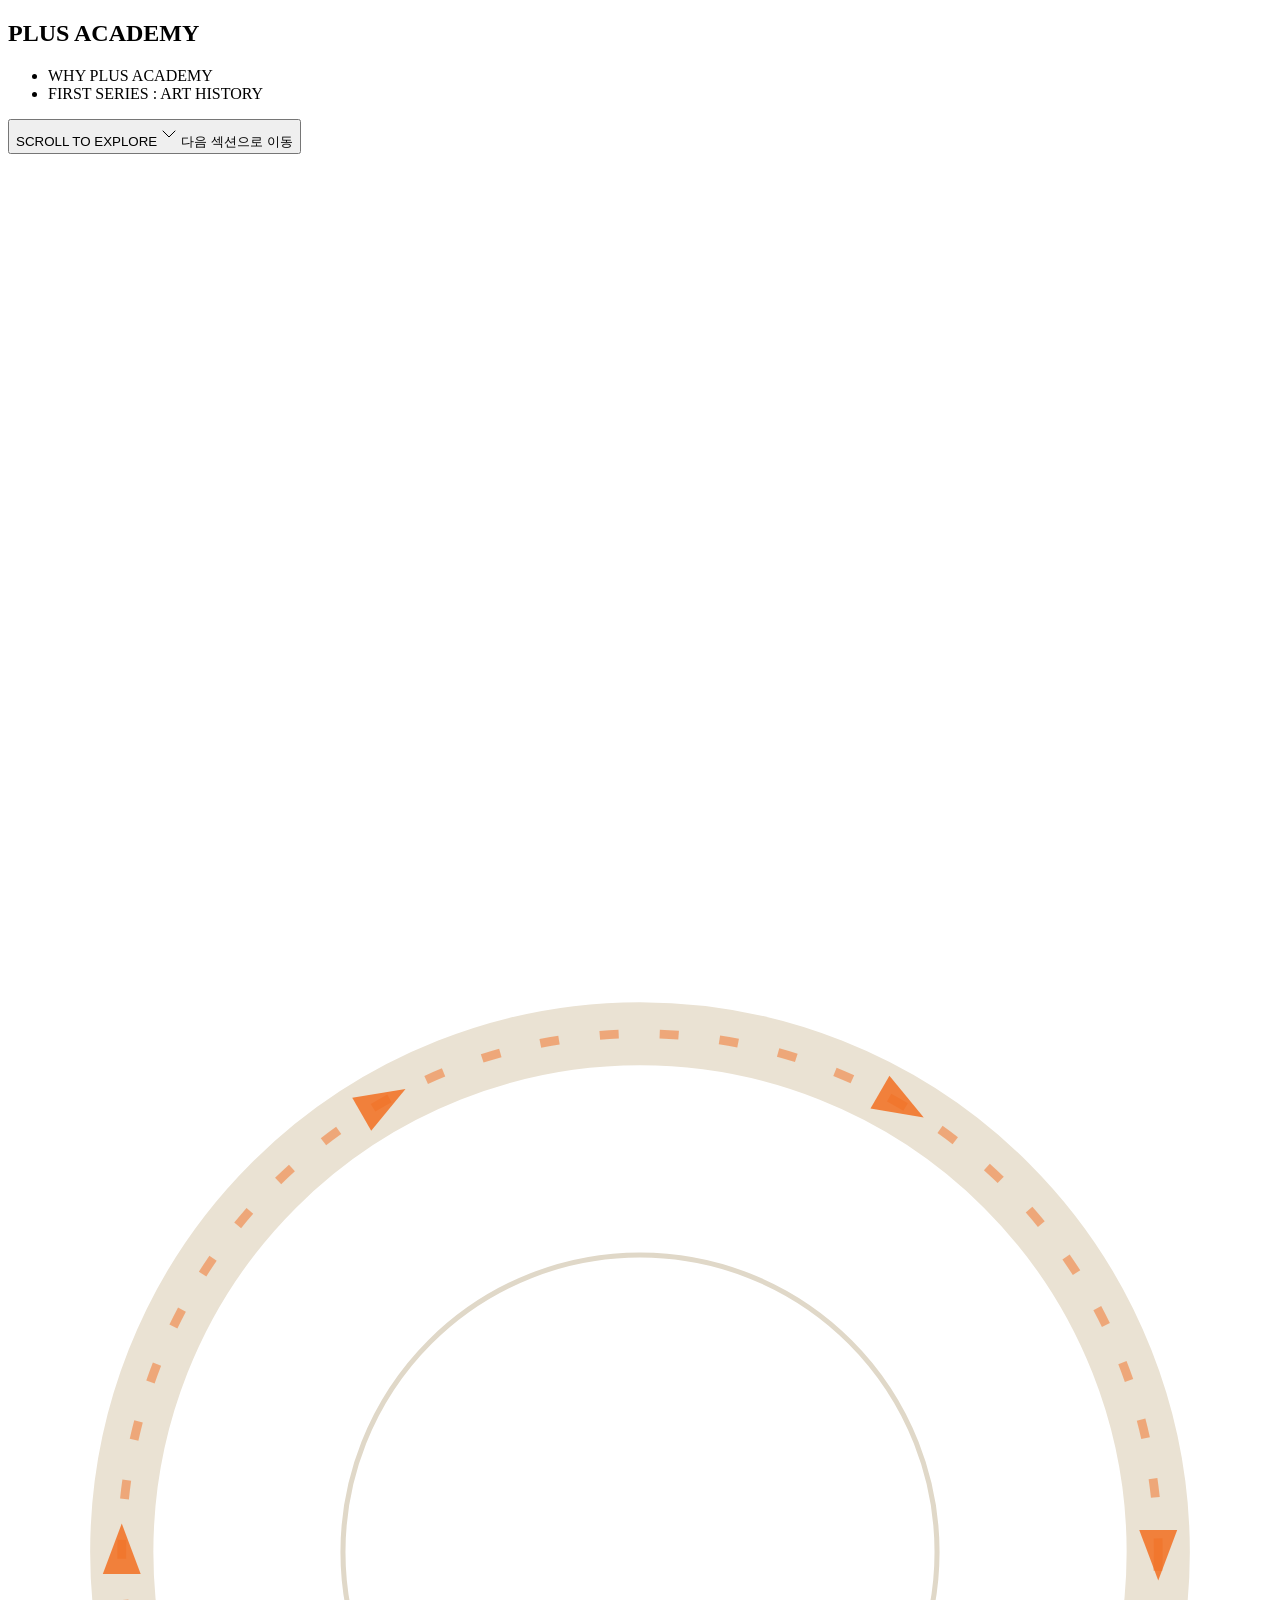
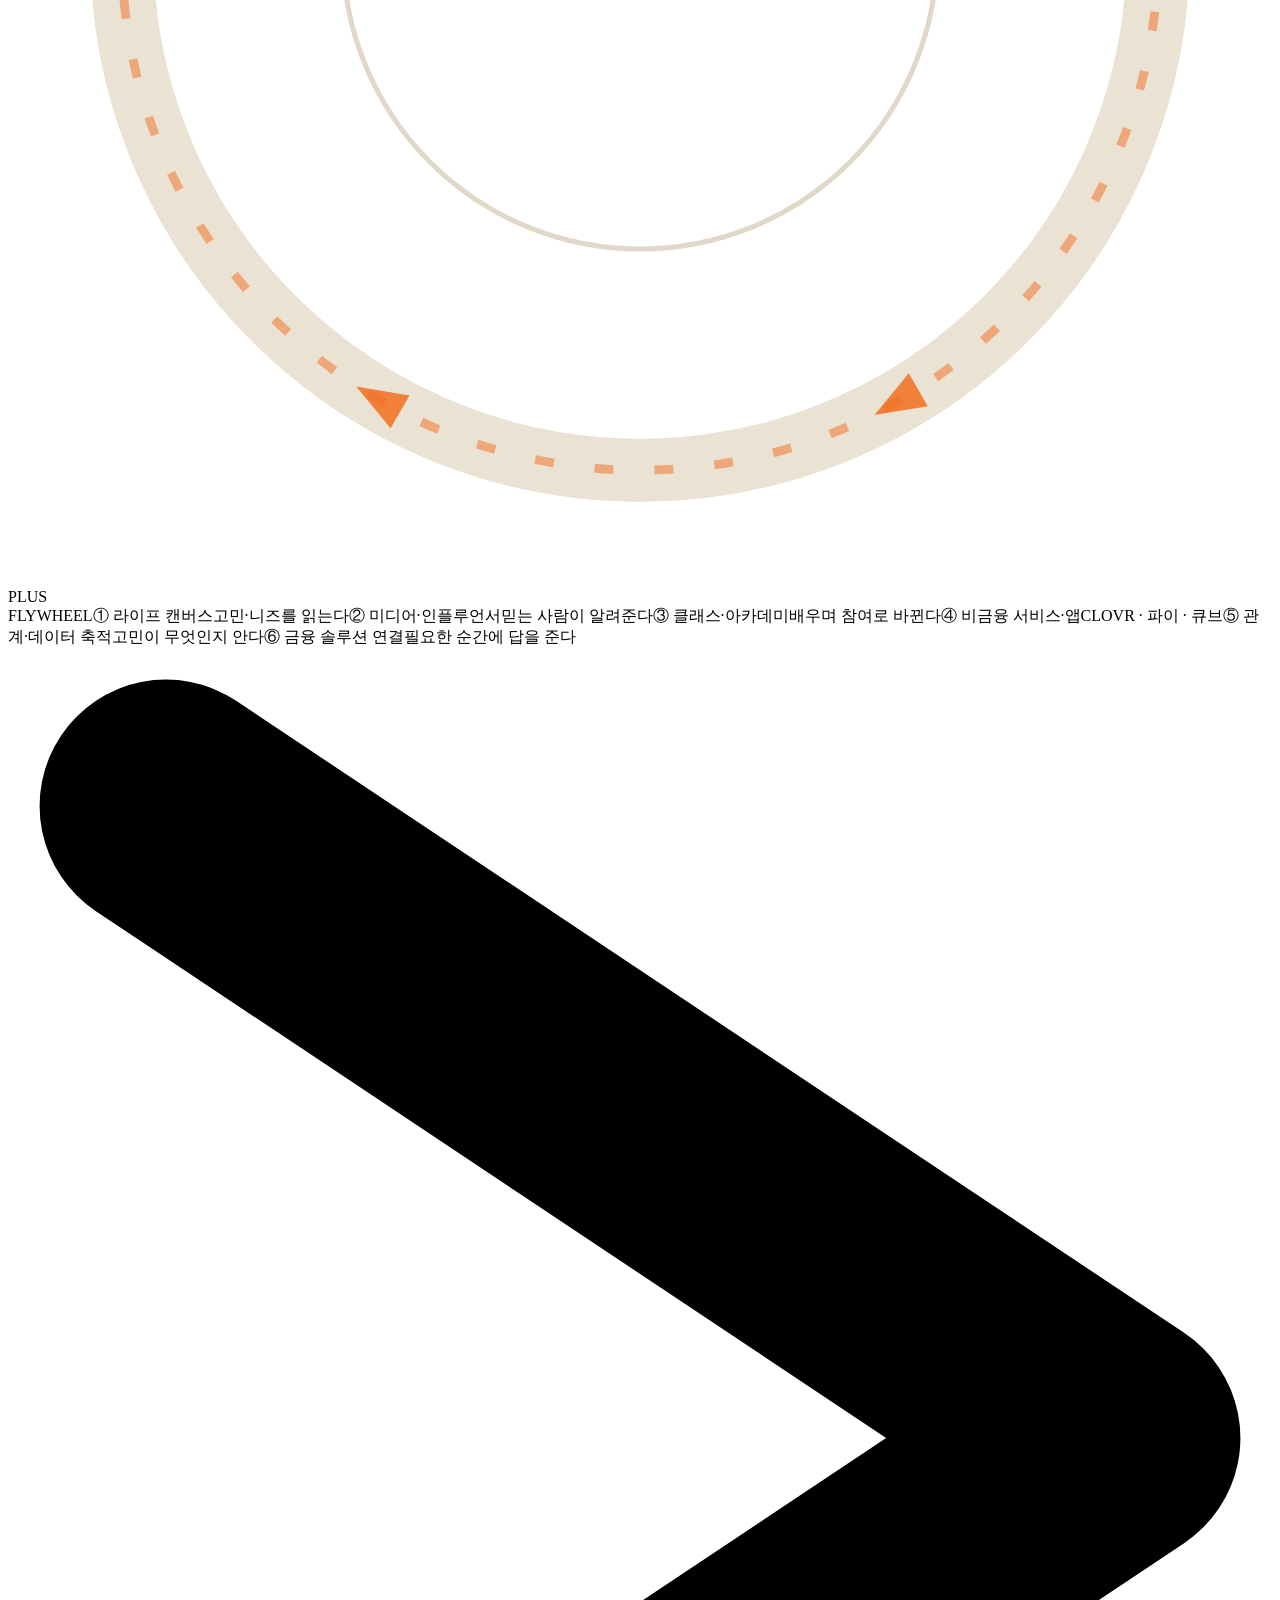
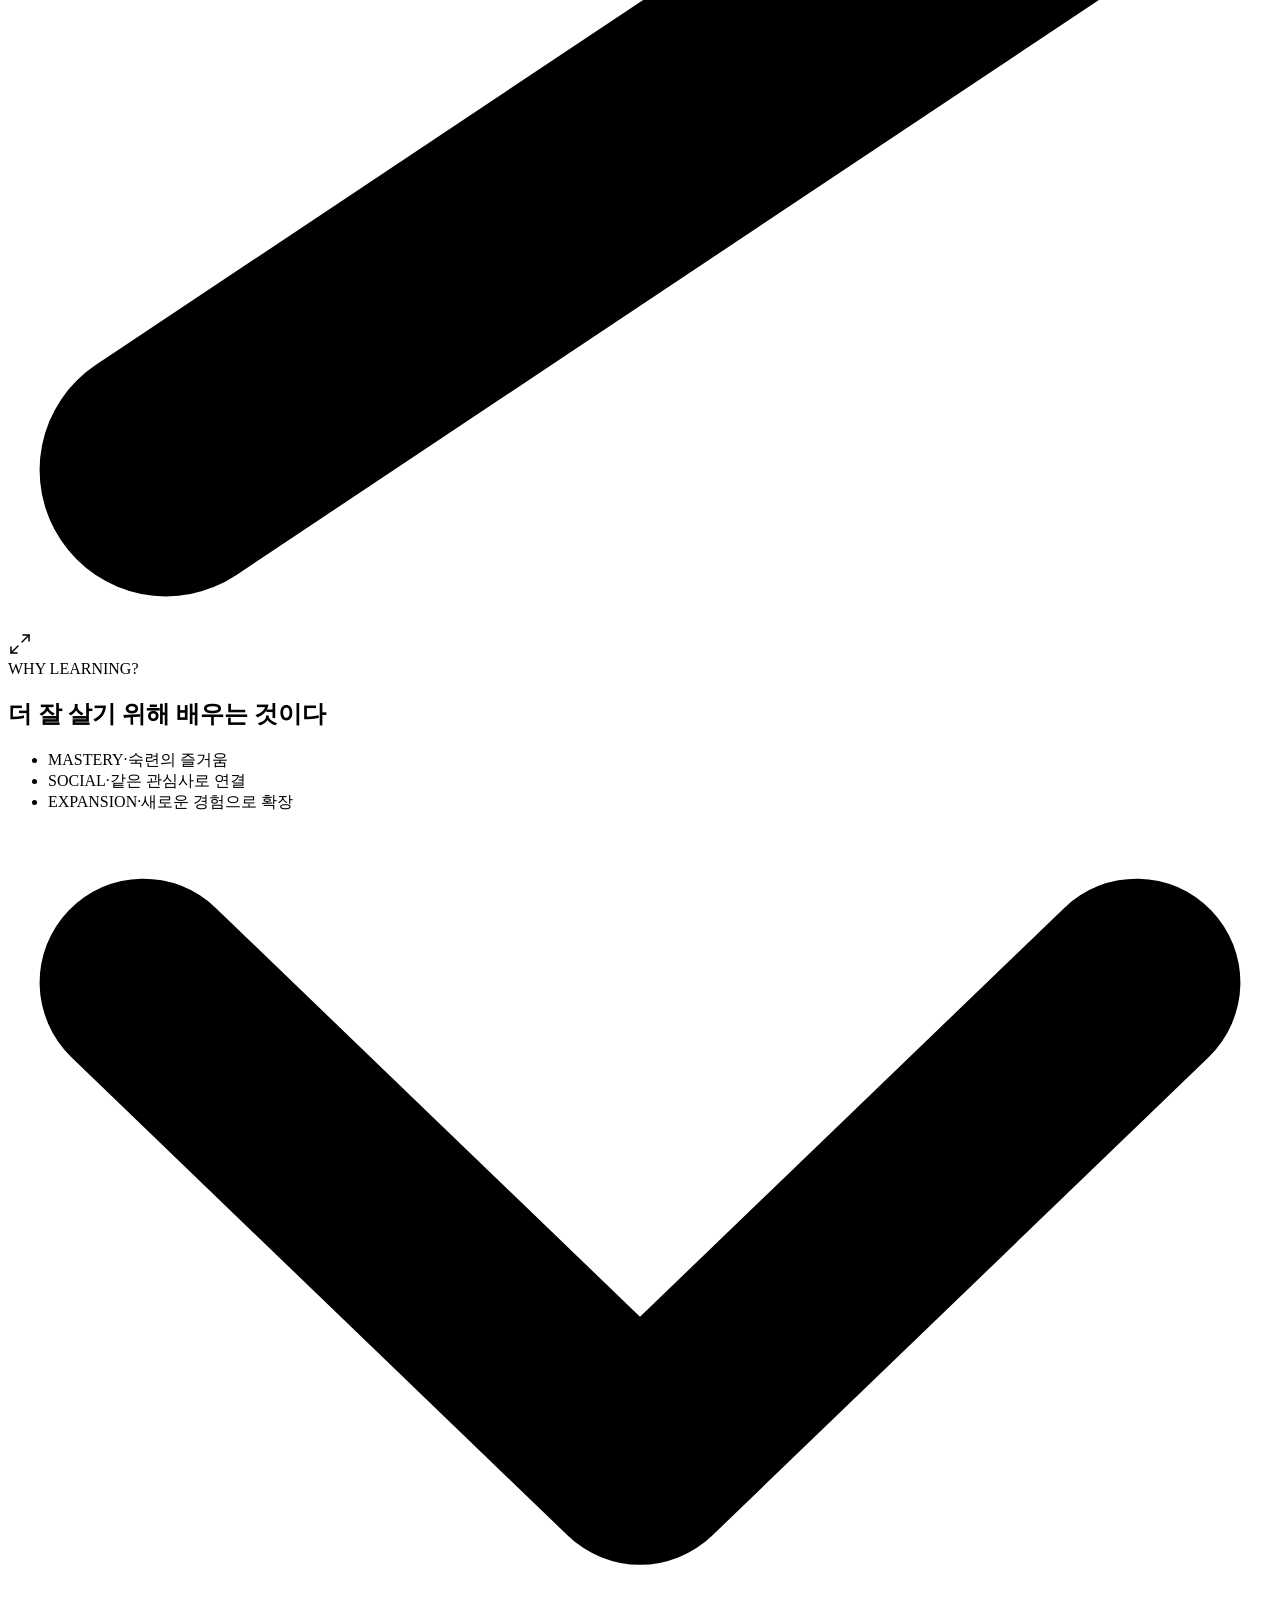
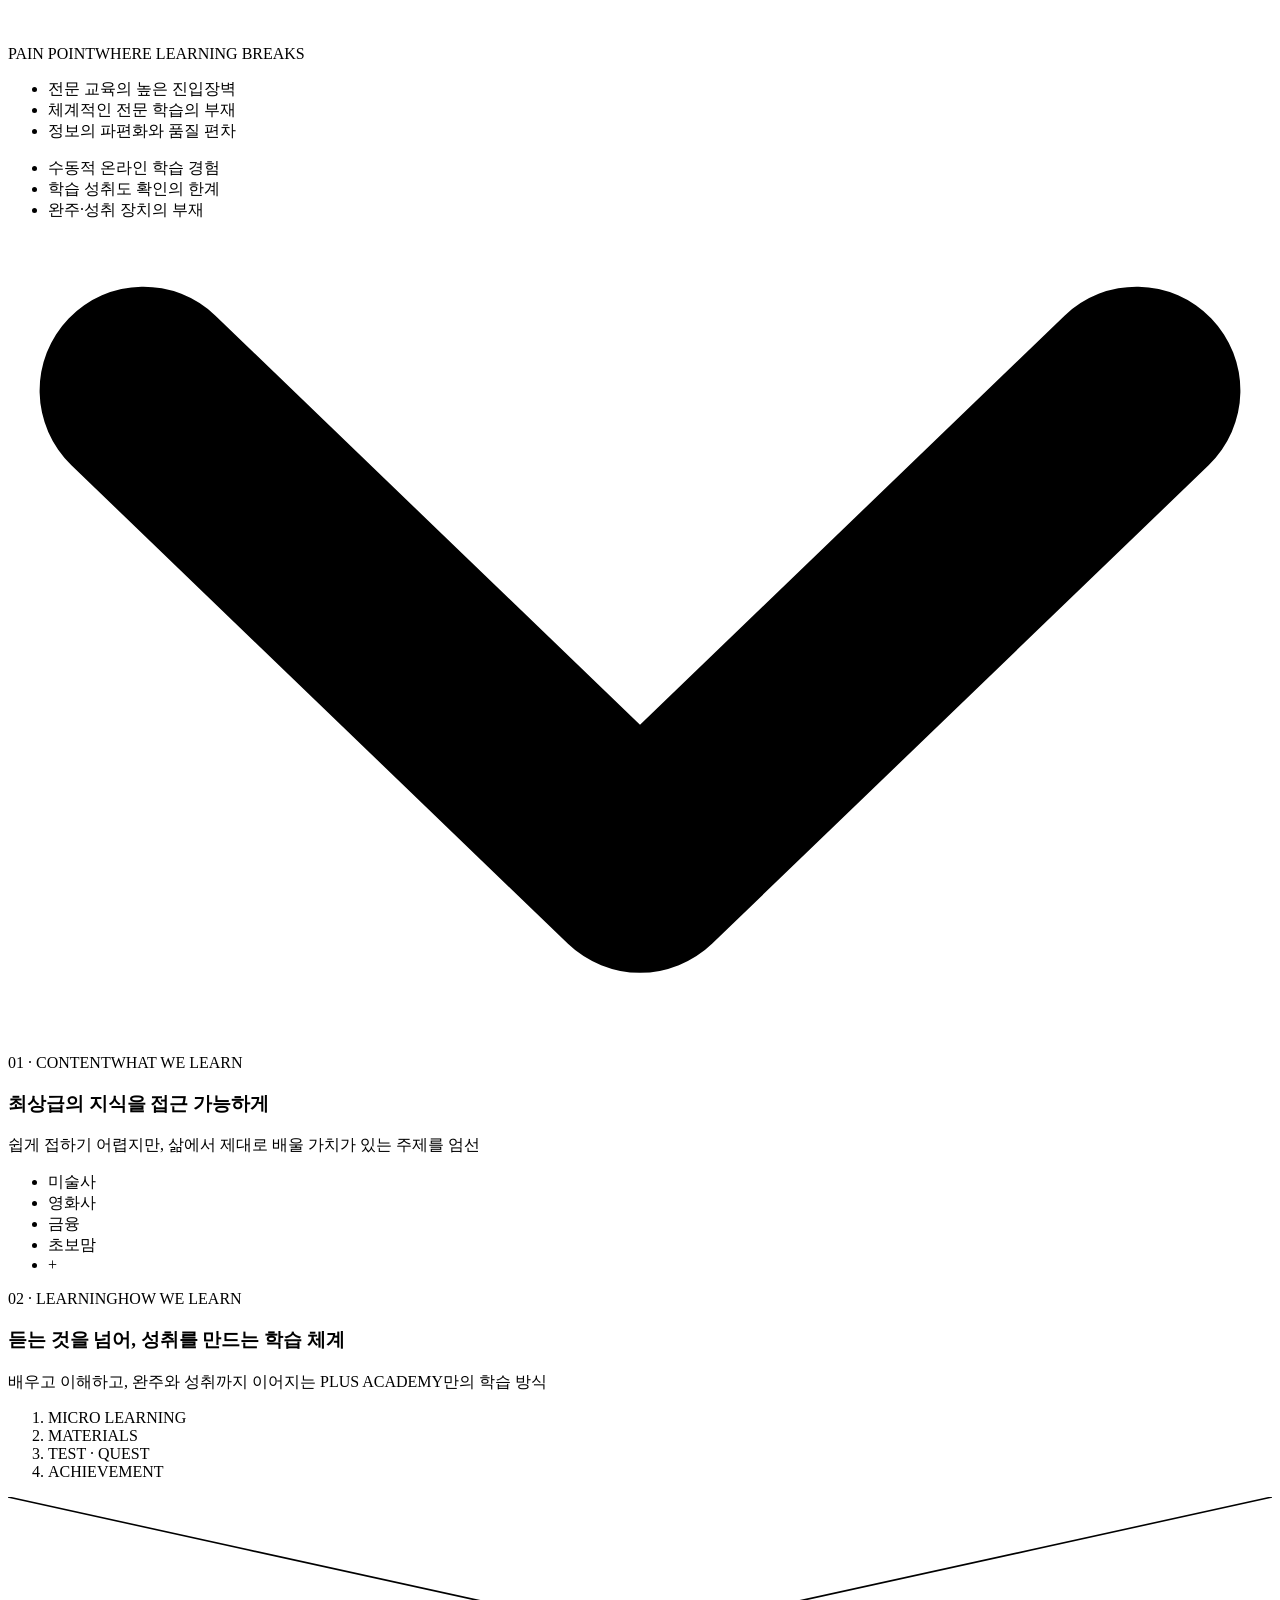
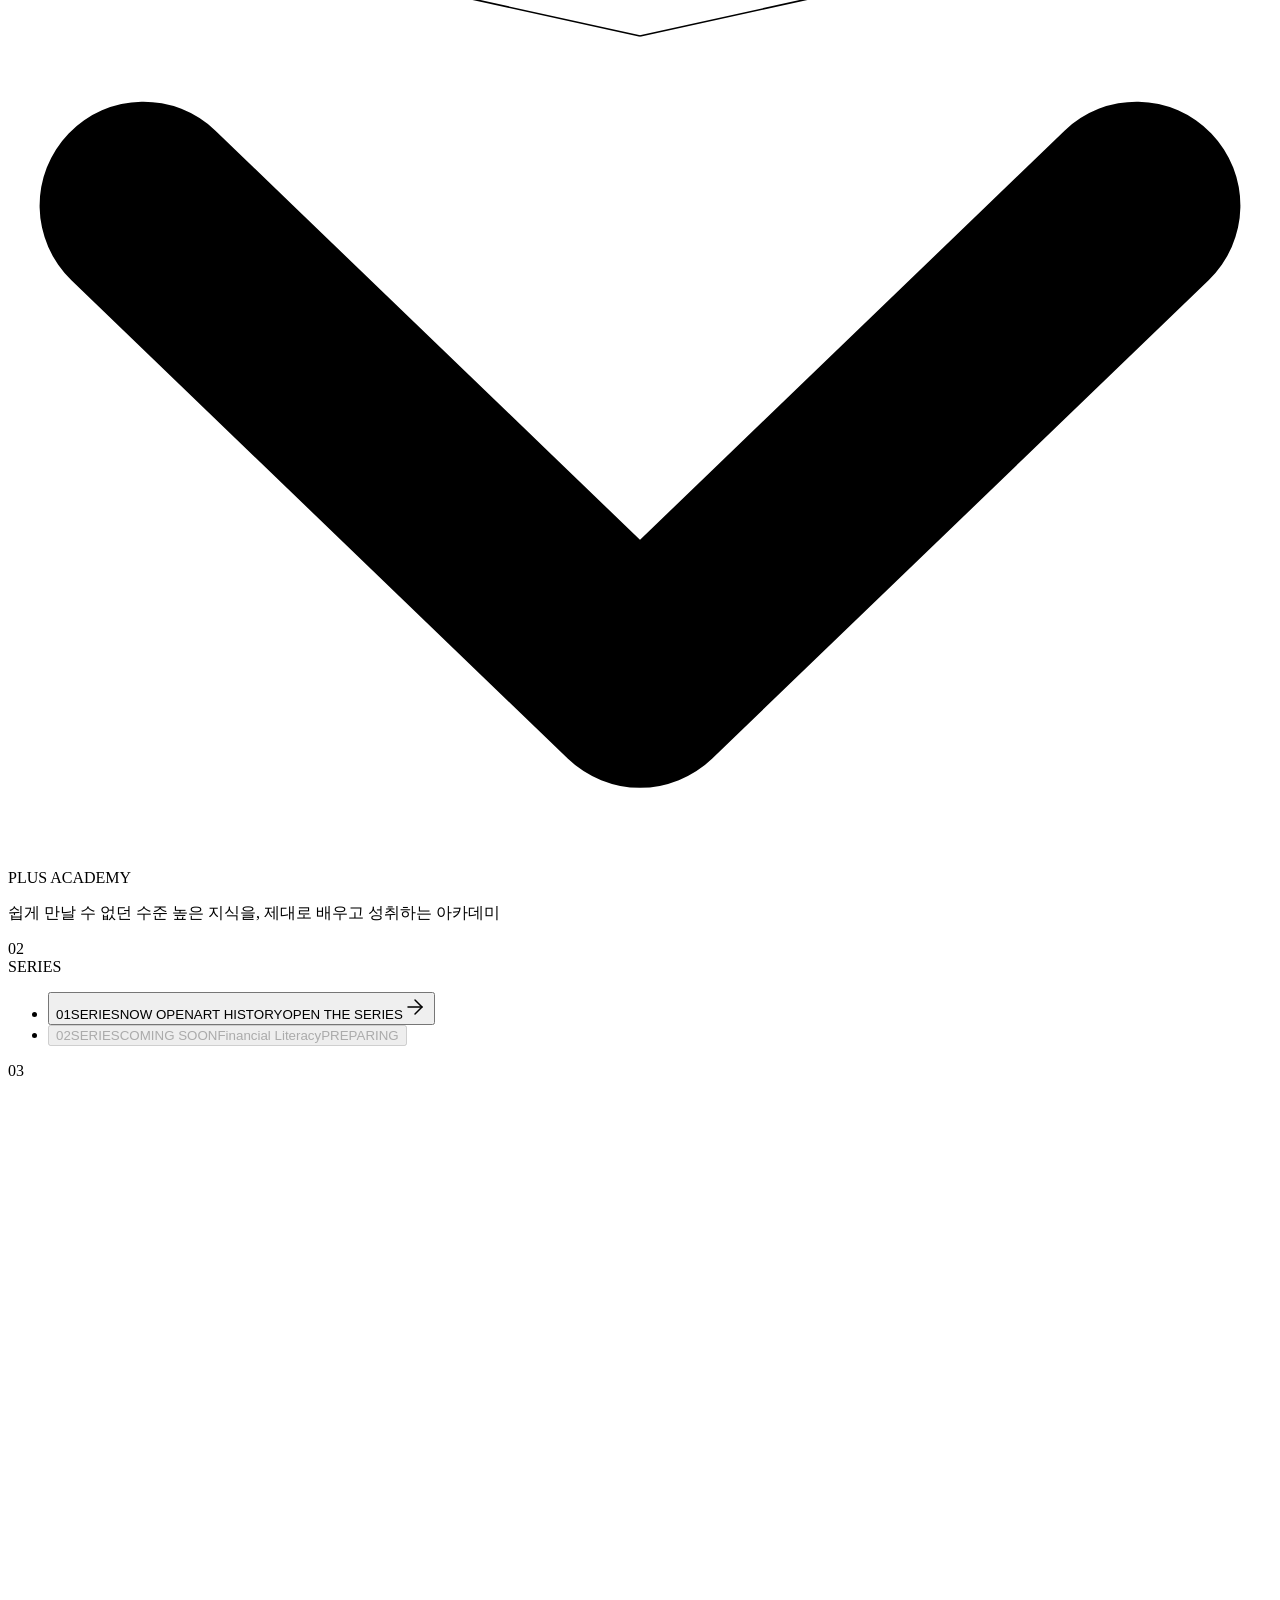
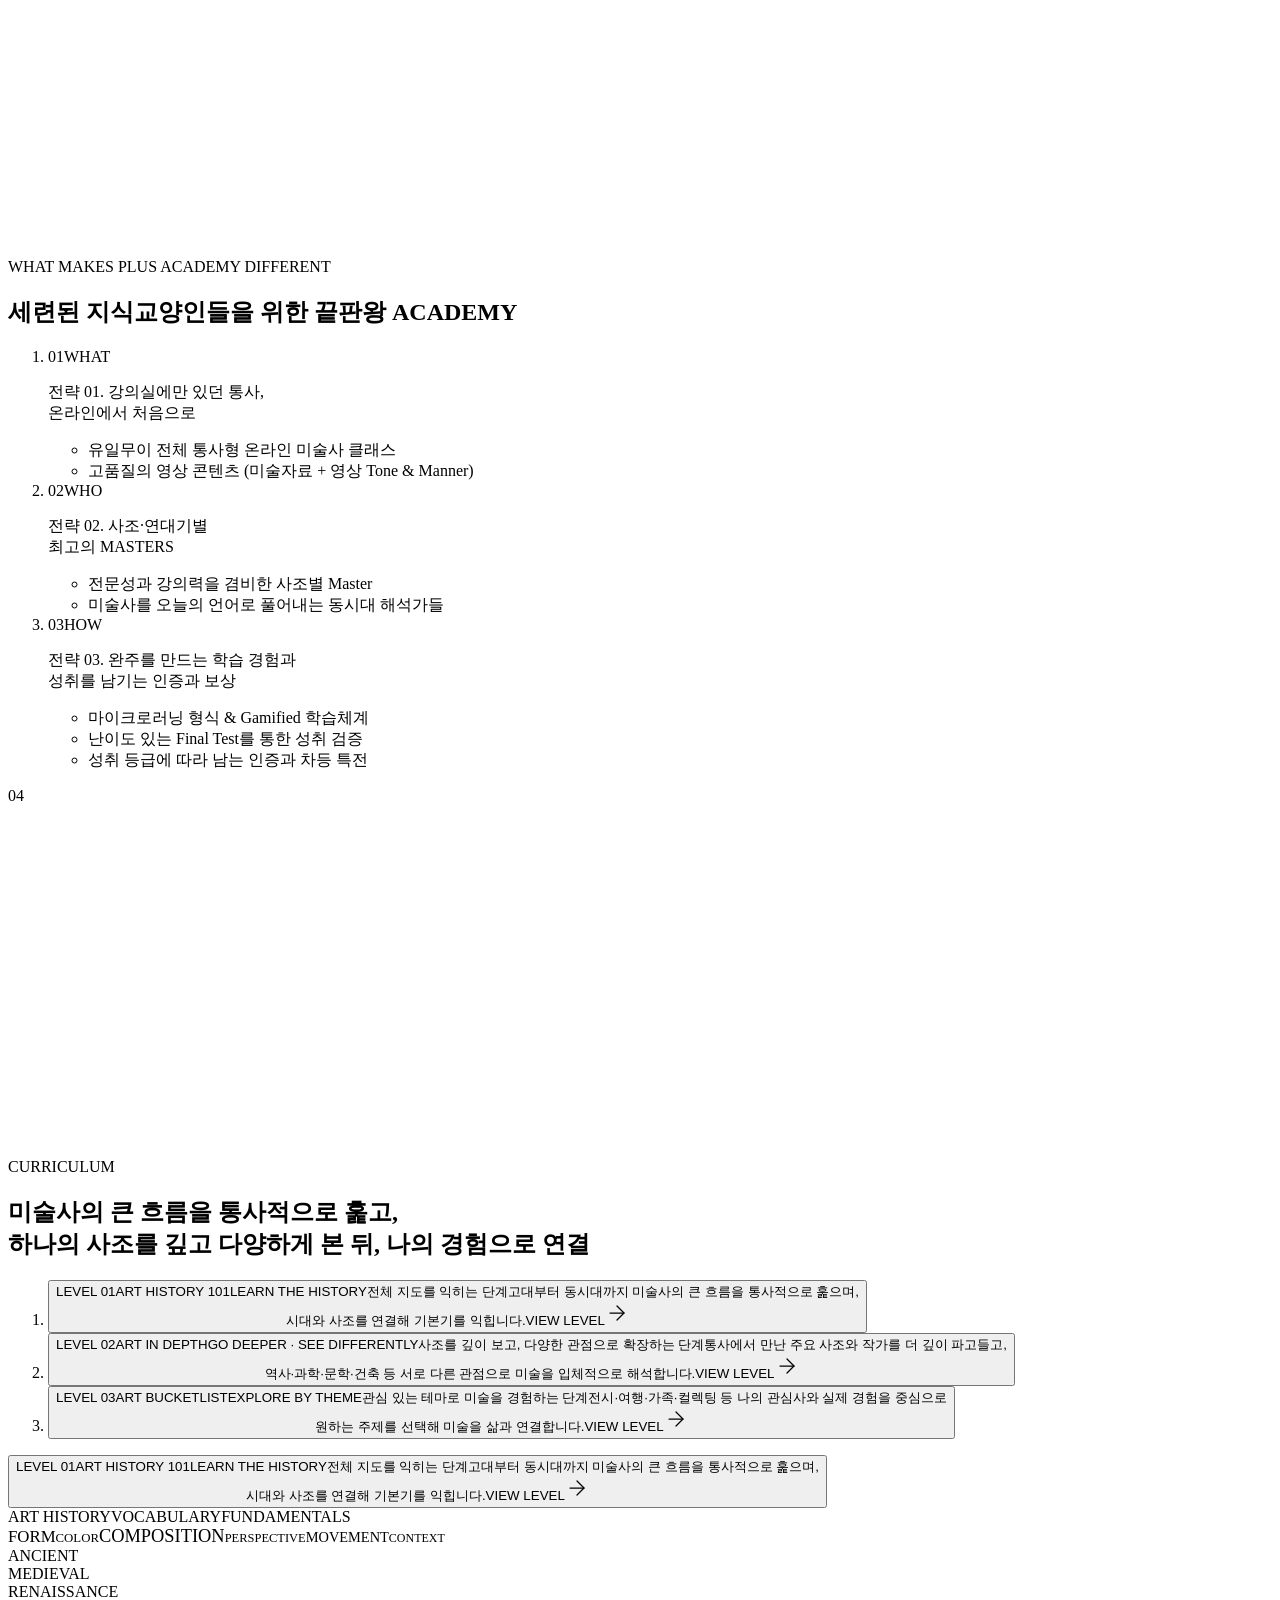
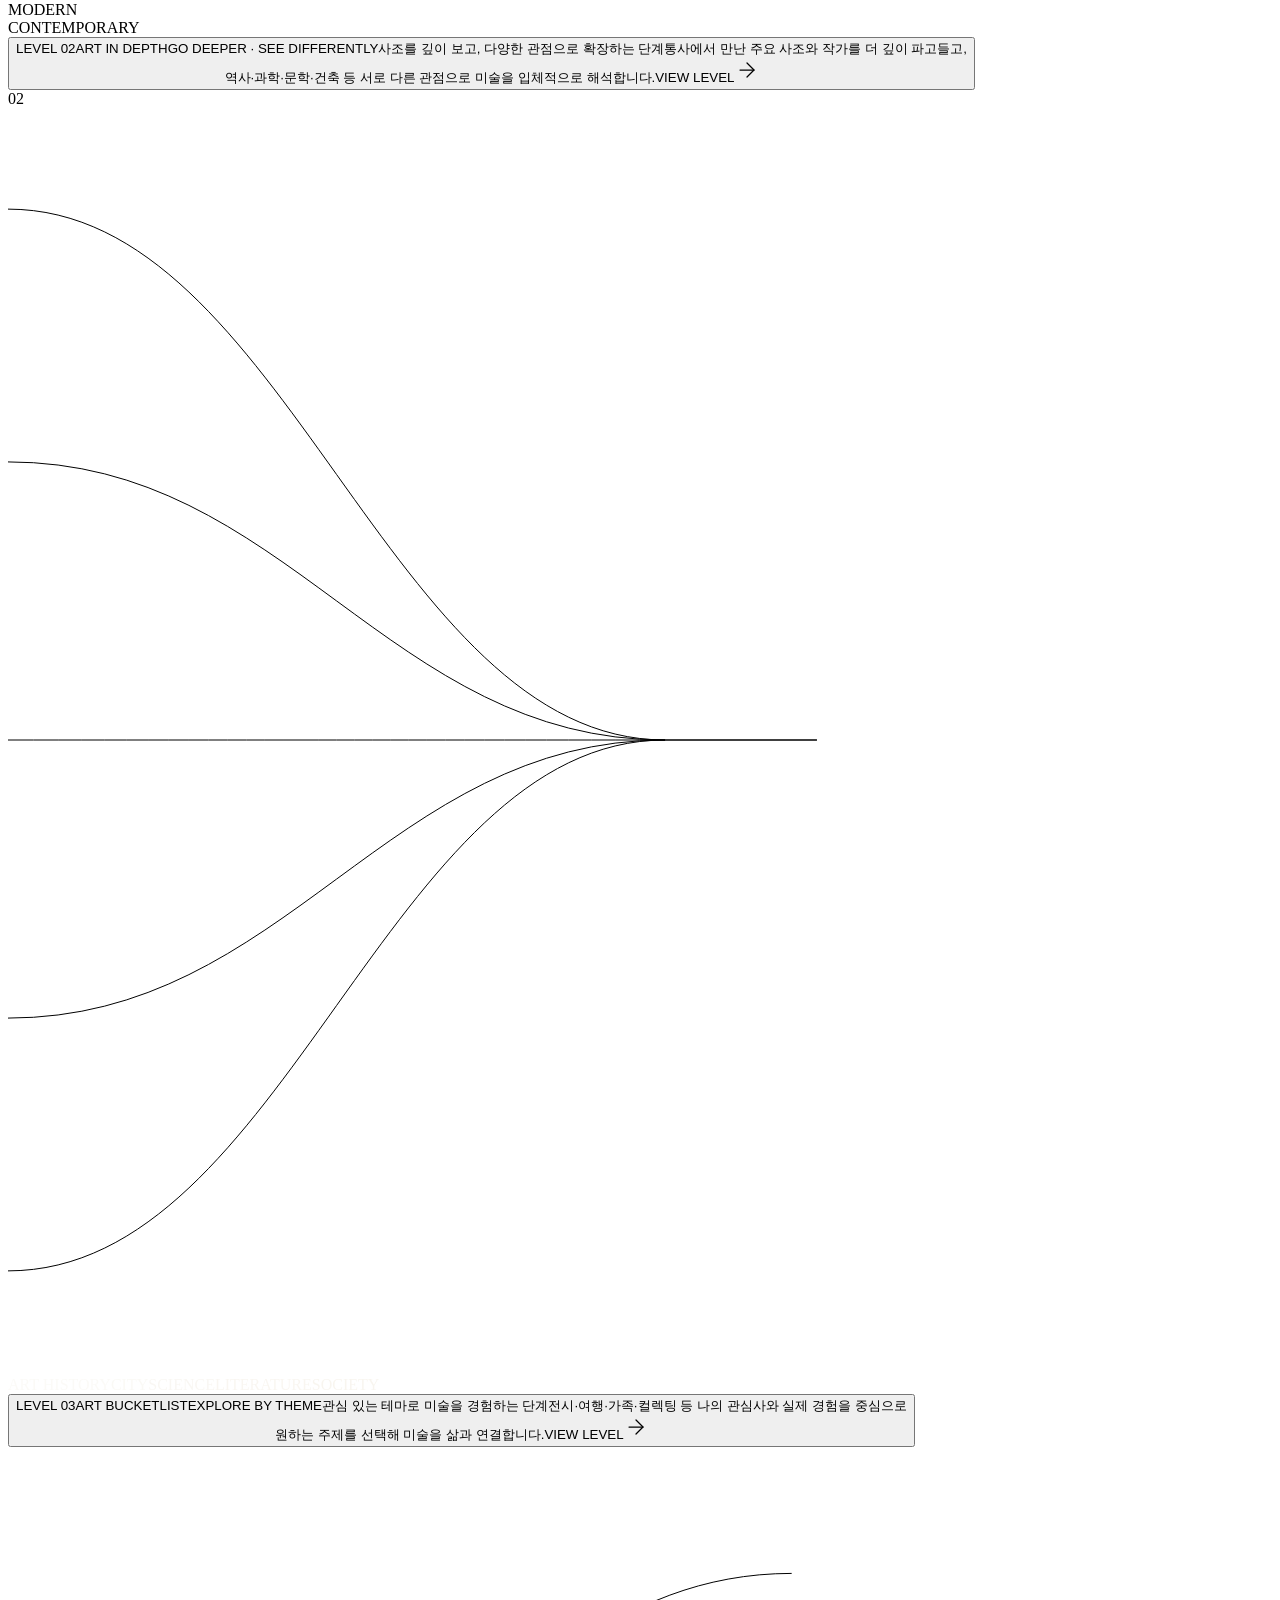
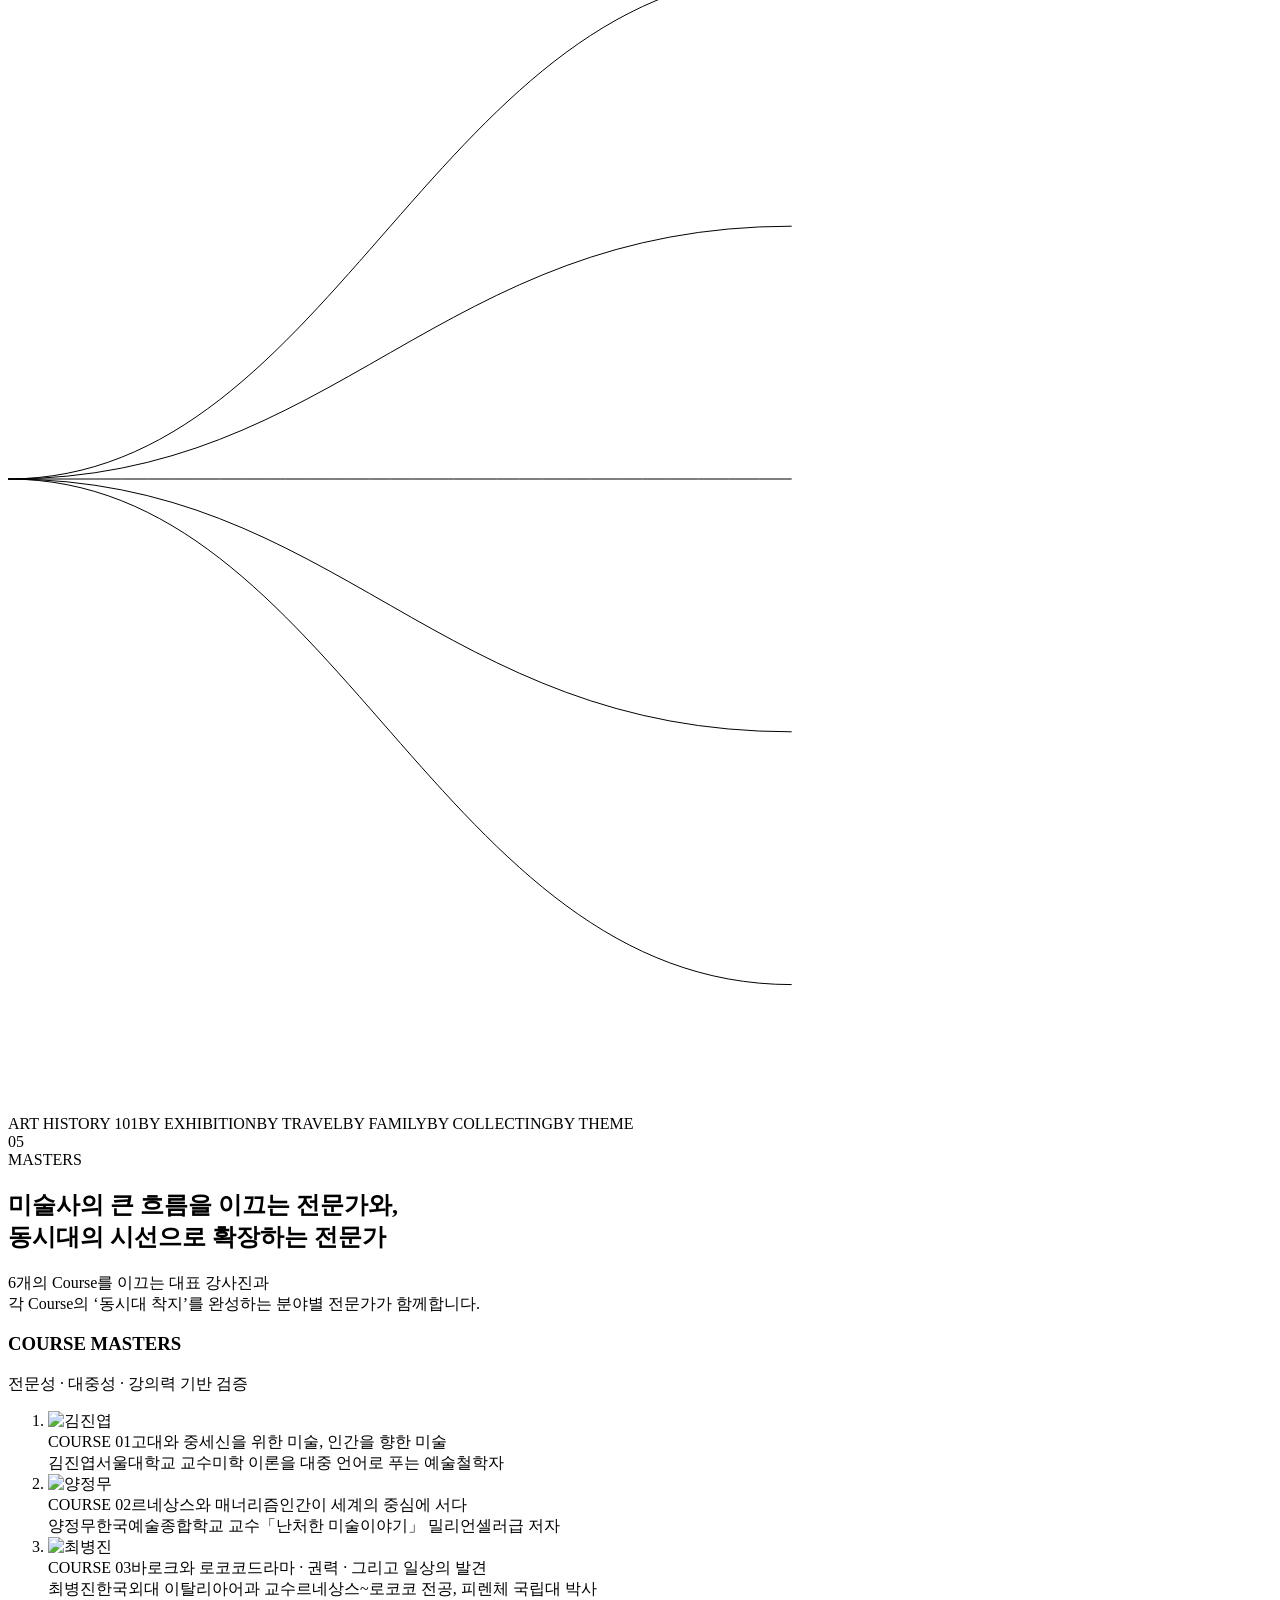
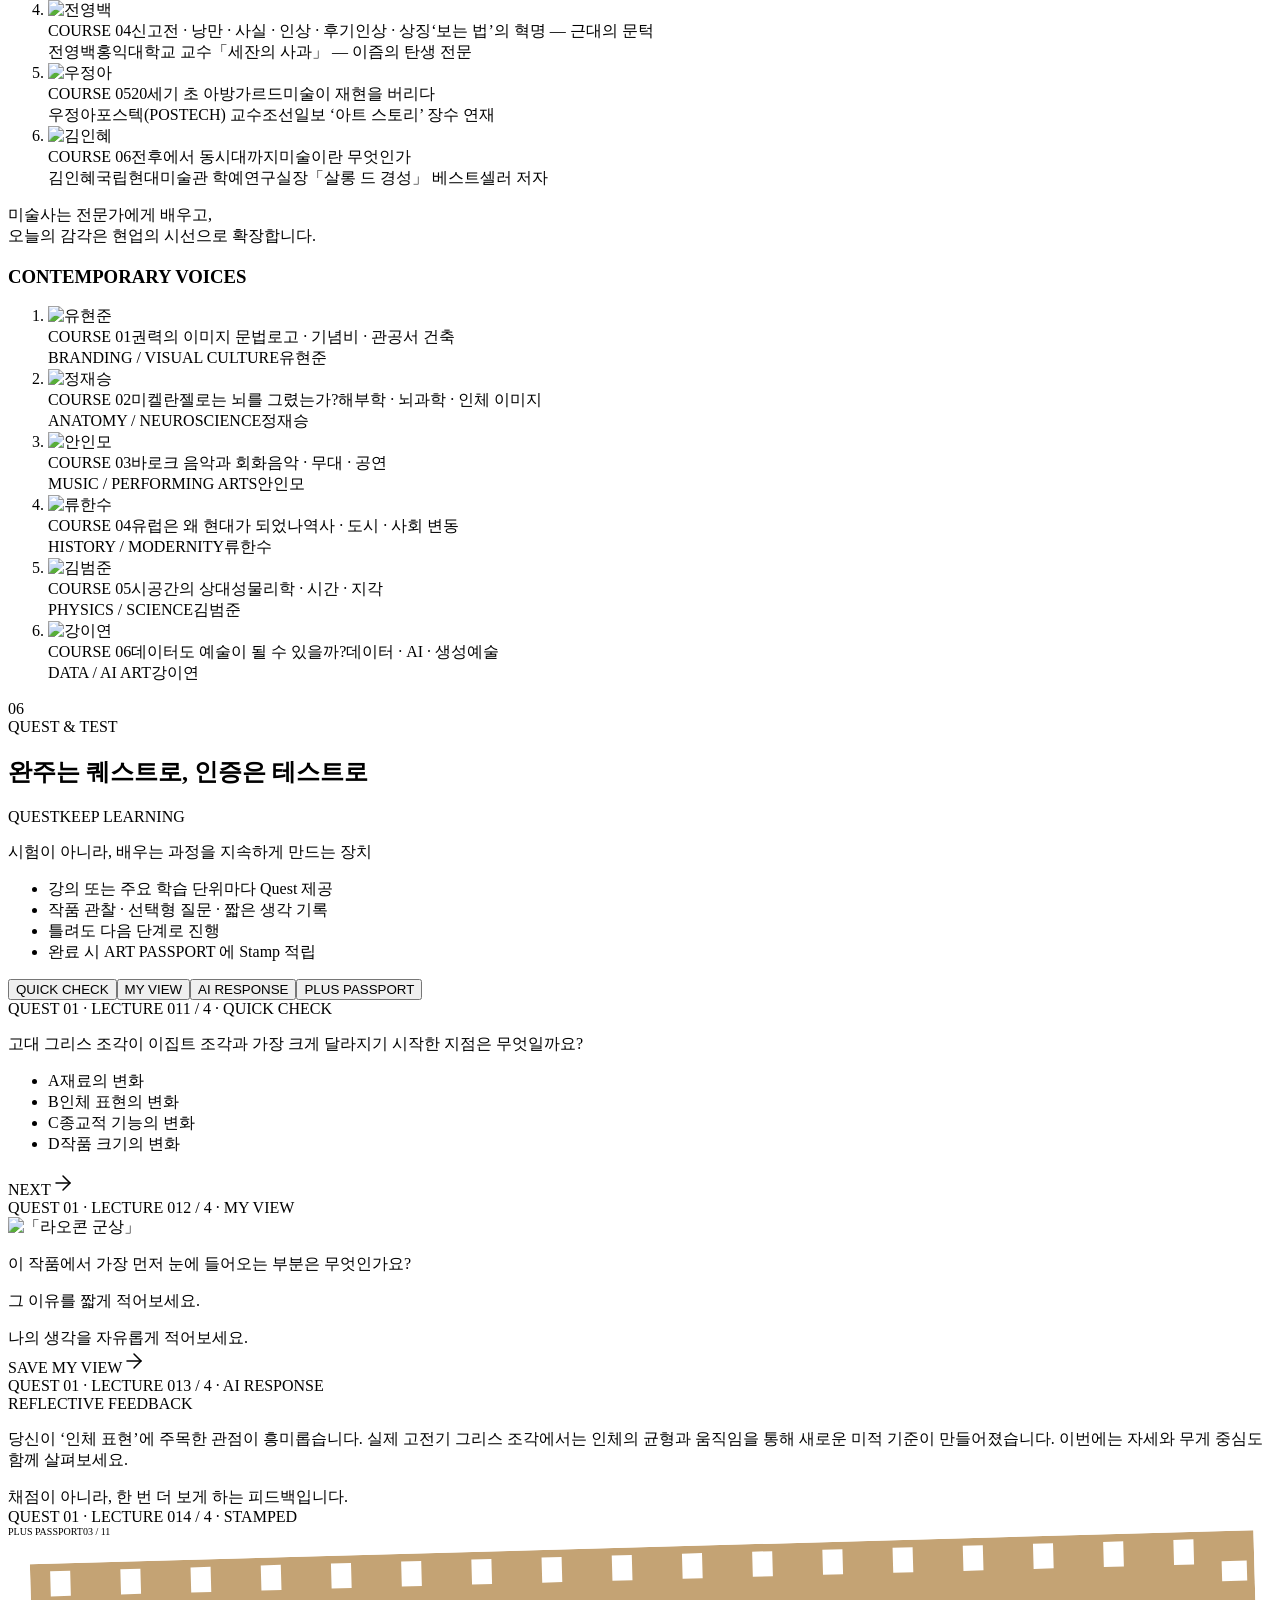
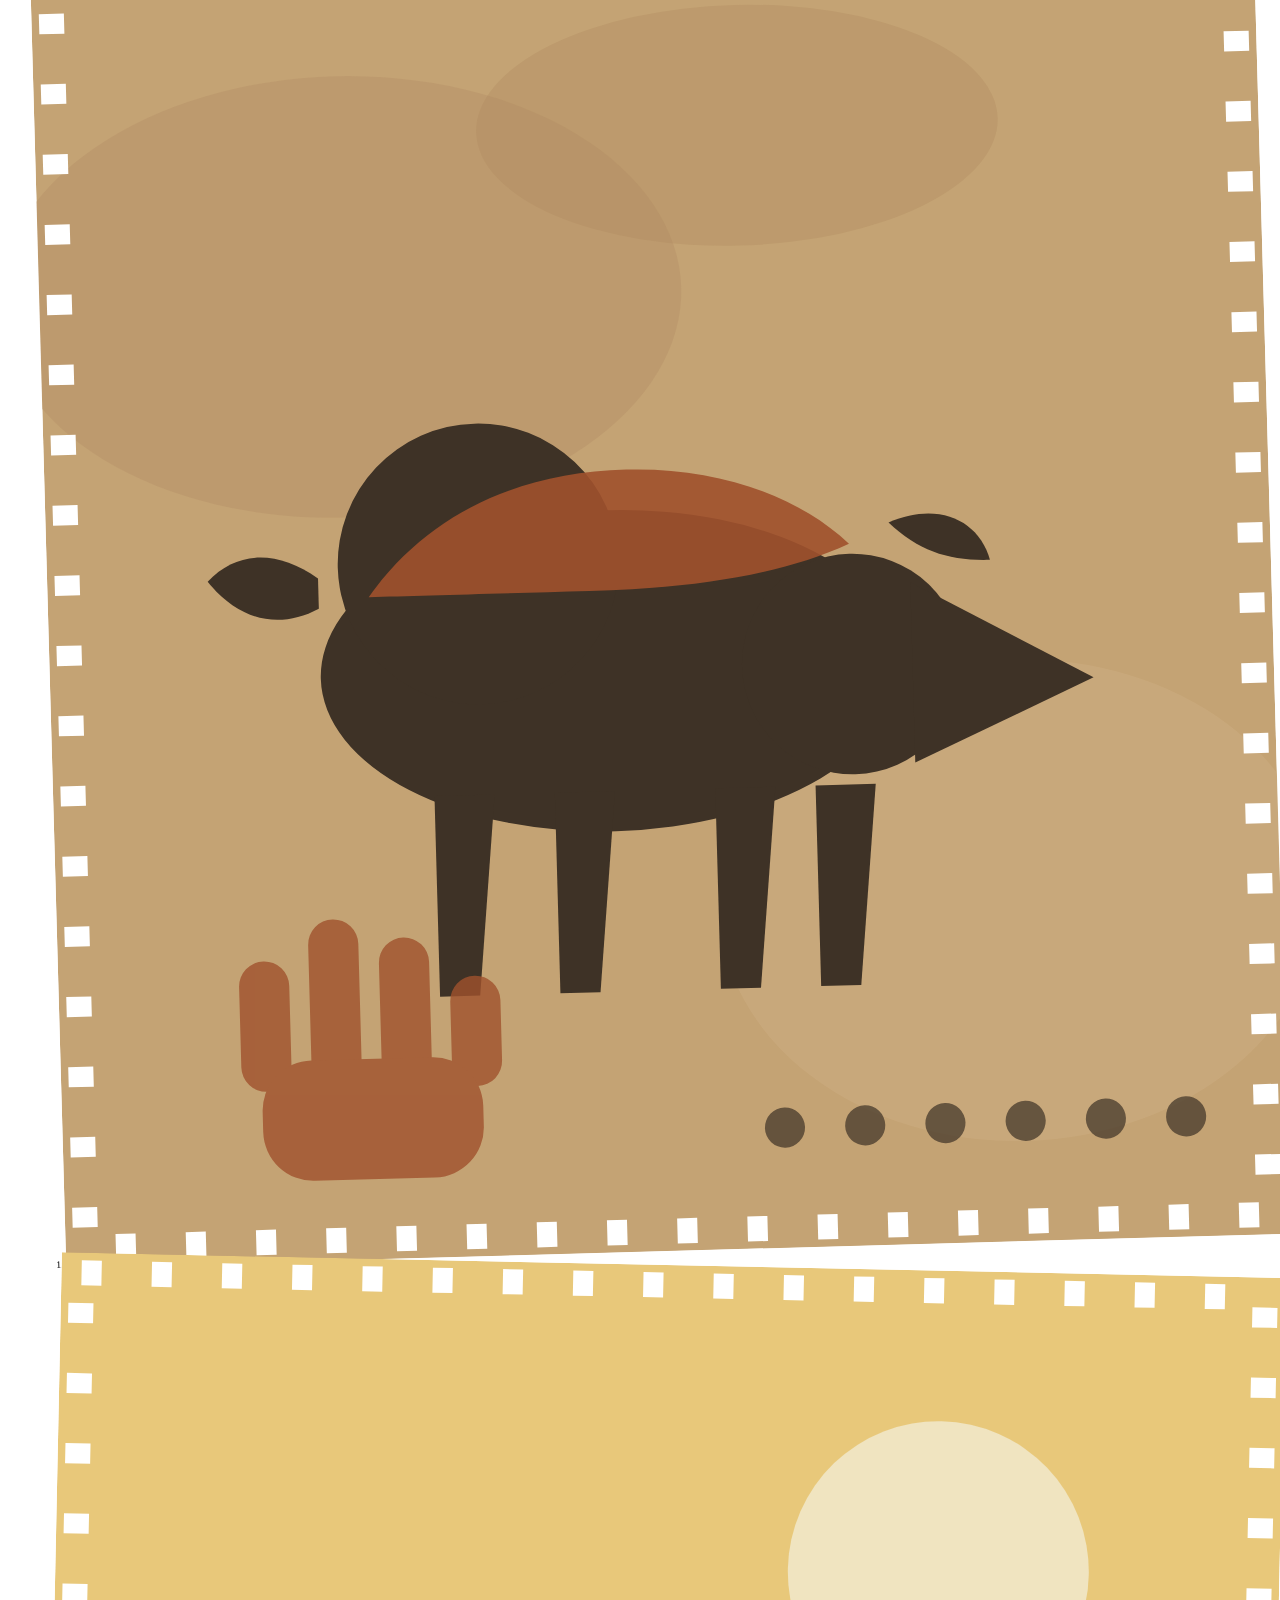
==== index.html @ 1af1d388 "배포 2026-08-21 08:16" ====
<!DOCTYPE html><html lang="ko" class="lifeplus_aba14885-module__V3WEWW__variable h-full antialiased"><head><meta charSet="utf-8"/><meta name="viewport" content="width=device-width, initial-scale=1"/><link rel="preload" href="/art-class-preview/_next/static/media/LIFEPLUS_Bold-s.p.1lmuoppls8mga.woff2" as="font" crossorigin="" type="font/woff2"/><link rel="preload" href="/art-class-preview/_next/static/media/LIFEPLUS_Light-s.p.1aa454ektq5c1.woff2" as="font" crossorigin="" type="font/woff2"/><link rel="preload" href="/art-class-preview/_next/static/media/LIFEPLUS_Medium-s.p.3uga725774t65.woff2" as="font" crossorigin="" type="font/woff2"/><link rel="preload" href="/art-class-preview/masters/01.jpg" as="image"/><link rel="preload" href="/art-class-preview/masters/02.jpg" as="image"/><link rel="preload" href="/art-class-preview/masters/03.jpg" as="image"/><link rel="preload" href="/art-class-preview/masters/04.jpg" as="image"/><link rel="preload" href="/art-class-preview/masters/05.jpg" as="image"/><link rel="preload" href="/art-class-preview/masters/06.jpg" as="image"/><link rel="preload" href="/art-class-preview/voices/01.jpg" as="image"/><link rel="preload" href="/art-class-preview/voices/02.jpg" as="image"/><link rel="preload" href="/art-class-preview/voices/03.jpg" as="image"/><link rel="preload" href="/art-class-preview/voices/04.jpg" as="image"/><link rel="stylesheet" href="/art-class-preview/_next/static/chunks/23cii-c3d9zl8.css" data-precedence="next"/><link rel="preload" as="script" fetchPriority="low" href="/art-class-preview/_next/static/chunks/3l04zcqx63h3y.js"/><script src="/art-class-preview/_next/static/chunks/3-5905ntiw-2u.js" async=""></script><script src="/art-class-preview/_next/static/chunks/08ttfj81-47mu.js" async=""></script><script src="/art-class-preview/_next/static/chunks/turbopack-0uxd-oe94hp5s.js" async=""></script><script src="/art-class-preview/_next/static/chunks/3fntmmi971322.js" async="" crossorigin=""></script><script src="/art-class-preview/_next/static/chunks/43qoto6s55kod.js" async="" crossorigin=""></script><link rel="preload" href="/art-class-preview/voices/05.jpg" as="image"/><link rel="preload" href="/art-class-preview/voices/06.jpg" as="image"/><link rel="preload" as="image" href="/art-class-preview/quest/laocoon.jpg"/><link rel="preload" as="image" href="/art-class-preview/certificate/certificate.png"/><link rel="preload" as="image" href="/art-class-preview/certificate/badge.png"/><meta name="theme-color" content="#080b12"/><title>PLUS ACADEMY I. Art History</title><meta name="description" content="PLUS ACADEMY I. — 미술사 강의 프로그램 소개"/><meta name="robots" content="noindex, nofollow, nocache"/><meta name="next-size-adjust" content=""/><script src="/art-class-preview/_next/static/chunks/0cz1d0mv5g_q7.js" noModule=""></script></head><body class="min-h-full"><div hidden=""><!--$--><!--/$--></div><main class="relative w-full"><section id="cover" class="relative isolate flex min-h-screen w-full snap-start flex-col overflow-hidden bg-[#070a11]" style="min-height:100svh"><div class="pointer-events-none absolute inset-0 -z-10" aria-hidden="true"><div style="width:100%;height:100%" class="h-full w-full"></div><div class="absolute inset-0 bg-[radial-gradient(85%_65%_at_50%_50%,rgba(6,9,15,0.62)_0%,rgba(6,9,15,0.28)_52%,rgba(6,9,15,0)_100%)]"></div><div class="absolute inset-0 bg-[radial-gradient(125%_105%_at_50%_0%,rgba(6,9,15,0)_38%,rgba(6,9,15,0.62)_100%)]"></div><div class="absolute inset-x-0 bottom-0 h-[22%] bg-gradient-to-b from-transparent to-[#080b12]"></div></div><div class="relative flex w-full flex-1 flex-col px-6 pt-24 pb-28 sm:px-10 lg:px-16 xl:px-24"><div class="flex flex-1 flex-col items-center justify-center"><h1 class="flex flex-col items-center text-center text-white"><span class="hero-reveal text-[clamp(3rem,12.5vw,10rem)] leading-[0.86] font-bold tracking-[-0.035em] text-[#f7f5f1] [text-shadow:0_2px_60px_rgba(4,7,13,0.45)] md:text-[clamp(5rem,11vw,10rem)]" style="--reveal-delay:0.45s;--reveal-y:2rem;--reveal-duration:1.45s">PLUS ACADEMY</span></h1><div class="hero-reveal mt-10 flex flex-col items-center gap-4 sm:mt-12" style="--reveal-delay:1.05s;--reveal-y:1rem"><span aria-hidden="true" class="h-px w-10 bg-[#f36f21] sm:w-14"></span><ul class="flex flex-col items-start gap-2 text-[clamp(0.62rem,0.85vw,0.8rem)] tracking-[0.3em] text-white/75 [text-shadow:0_1px_18px_rgba(4,7,13,0.7)]"><li class="flex items-center gap-3.5"><span aria-hidden="true" class="h-px w-3 shrink-0 bg-white/45"></span><span class="-mr-[0.3em] whitespace-nowrap">WHY PLUS ACADEMY</span></li><li class="flex items-center gap-3.5"><span aria-hidden="true" class="h-px w-3 shrink-0 bg-white/45"></span><span class="-mr-[0.3em] whitespace-nowrap">FIRST SERIES : ART HISTORY</span></li></ul></div></div><div class="hero-reveal mt-16 flex justify-center" style="--reveal-delay:1.5s;--reveal-y:0.75rem"><button type="button" class="group inline-flex cursor-pointer flex-col items-center gap-3 text-white/72 transition-colors duration-500 hover:text-white/90 focus-visible:text-white/90 focus-visible:outline-none"><span class="-mr-[0.42em] text-[0.62rem] tracking-[0.42em] sm:text-[0.7rem]">SCROLL TO EXPLORE</span><svg xmlns="http://www.w3.org/2000/svg" width="24" height="24" viewBox="0 0 24 24" fill="none" stroke="currentColor" stroke-width="1" stroke-linecap="round" stroke-linejoin="round" class="lucide lucide-chevron-down hero-drift size-5 transition-transform duration-500 group-hover:translate-y-0.5" aria-hidden="true"><path d="m6 9 6 6 6-6"></path></svg><span class="sr-only">다음 섹션으로 이동</span></button></div></div></section><section id="academy" data-inview="false" class="relative isolate flex min-h-screen w-full snap-start flex-col overflow-hidden bg-[#f6f3ec] px-6 py-[clamp(0.9rem,2svh,3rem)] text-[#172234] sm:px-10 lg:px-12 xl:px-16" style="min-height:100svh"><div class="pointer-events-none absolute inset-0 -z-10" aria-hidden="true"><div class="absolute inset-0 bg-[linear-gradient(180deg,#fbf9f4_0%,#f6f3ec_46%,#f1ede4_100%)]"></div><div class="absolute inset-0 bg-[radial-gradient(62%_58%_at_88%_6%,rgba(243,111,33,0.13)_0%,rgba(243,111,33,0.04)_44%,transparent_74%)]"></div><div class="absolute inset-0 bg-[radial-gradient(58%_54%_at_6%_96%,rgba(44,81,131,0.10)_0%,rgba(44,81,131,0.03)_46%,transparent_76%)]"></div></div><div class="mx-auto grid w-full max-w-[1440px] flex-1 grid-cols-1 items-stretch gap-x-[clamp(2rem,3.4vw,3.75rem)] lg:grid-cols-[clamp(14rem,18.5vw,17.5rem)_minmax(0,1fr)]"><div aria-hidden="true" class="relative aspect-square w-full hidden lg:mt-[clamp(0.5rem,3svh,2.25rem)] lg:block lg:self-start"><svg viewBox="0 0 200 200" class="h-full w-full"><circle cx="100" cy="100" r="82" fill="none" stroke="#eae2d3" stroke-width="10"></circle><circle cx="100" cy="100" r="82" fill="none" stroke="#f36f21" stroke-width="1.4" stroke-dasharray="3 6.5" opacity="0.5"></circle><circle cx="100" cy="100" r="47" fill="none" stroke="#e0d8c8" stroke-width="0.8"></circle><polygon points="-3.5,-3 4.5,0 -3.5,3" fill="#f36f21" opacity="0.85" transform="translate(141 28.985916889676034) rotate(390)"></polygon><polygon points="-3.5,-3 4.5,0 -3.5,3" fill="#f36f21" opacity="0.85" transform="translate(182 100) rotate(90)"></polygon><polygon points="-3.5,-3 4.5,0 -3.5,3" fill="#f36f21" opacity="0.85" transform="translate(141 171.01408311032395) rotate(150)"></polygon><polygon points="-3.5,-3 4.5,0 -3.5,3" fill="#f36f21" opacity="0.85" transform="translate(59.00000000000002 171.01408311032398) rotate(210)"></polygon><polygon points="-3.5,-3 4.5,0 -3.5,3" fill="#f36f21" opacity="0.85" transform="translate(18 100.00000000000001) rotate(270)"></polygon><polygon points="-3.5,-3 4.5,0 -3.5,3" fill="#f36f21" opacity="0.85" transform="translate(58.999999999999964 28.985916889676048) rotate(330)"></polygon></svg><span class="absolute top-1/2 left-1/2 -translate-x-1/2 -translate-y-1/2 text-center text-[clamp(0.52rem,0.68vw,0.64rem)] font-bold tracking-[0.28em] whitespace-nowrap text-[#f36f21]">PLUS<br/>FLYWHEEL</span><span class="absolute flex w-[clamp(6rem,7vw,7rem)] -translate-x-1/2 -translate-y-1/2 flex-col items-center gap-0.5 rounded-[9px] border px-1.5 py-1.5 text-center border-transparent bg-[#172234] text-[#f7f4ee]" style="left:49.99999999999999%;top:9%"><span class="text-[clamp(0.55rem,0.68vw,0.64rem)] leading-[1.3] font-bold tracking-[-0.01em] break-keep">①<!-- --> <!-- -->라이프 캔버스</span><span class="text-[clamp(0.48rem,0.6vw,0.56rem)] leading-[1.3] break-keep opacity-72">고민·니즈를 읽는다</span></span><span class="absolute flex w-[clamp(6rem,7vw,7rem)] -translate-x-1/2 -translate-y-1/2 flex-col items-center gap-0.5 rounded-[9px] border px-1.5 py-1.5 text-center border-[#d3dcea] bg-[#e4eaf3] text-[#2f3f59]" style="left:85.50704155516198%;top:29.499999999999982%"><span class="text-[clamp(0.55rem,0.68vw,0.64rem)] leading-[1.3] font-bold tracking-[-0.01em] break-keep">②<!-- --> <!-- -->미디어·인플루언서</span><span class="text-[clamp(0.48rem,0.6vw,0.56rem)] leading-[1.3] break-keep opacity-72">믿는 사람이 알려준다</span></span><span class="absolute flex w-[clamp(6rem,7vw,7rem)] -translate-x-1/2 -translate-y-1/2 flex-col items-center gap-0.5 rounded-[9px] px-1.5 py-1.5 text-center border-[1.5px] border-[#f36f21] bg-[#fffdf8] text-[#172234] shadow-[0_6px_22px_rgba(243,111,33,0.28)]" style="left:85.50704155516199%;top:70.5%"><span class="text-[clamp(0.55rem,0.68vw,0.64rem)] leading-[1.3] font-bold tracking-[-0.01em] break-keep">③<!-- --> <!-- -->클래스·아카데미</span><span class="text-[clamp(0.48rem,0.6vw,0.56rem)] leading-[1.3] break-keep text-[#c2451f]">배우며 참여로 바뀐다</span></span><span class="absolute flex w-[clamp(6rem,7vw,7rem)] -translate-x-1/2 -translate-y-1/2 flex-col items-center gap-0.5 rounded-[9px] border px-1.5 py-1.5 text-center border-[#e6dfd3] bg-[#fffdf8] text-[#172234]" style="left:50%;top:91%"><span class="text-[clamp(0.55rem,0.68vw,0.64rem)] leading-[1.3] font-bold tracking-[-0.01em] break-keep">④<!-- --> <!-- -->비금융 서비스·앱</span><span class="text-[clamp(0.48rem,0.6vw,0.56rem)] leading-[1.3] break-keep opacity-72">CLOVR · 파이 · 큐브</span></span><span class="absolute flex w-[clamp(6rem,7vw,7rem)] -translate-x-1/2 -translate-y-1/2 flex-col items-center gap-0.5 rounded-[9px] border px-1.5 py-1.5 text-center border-[#e6dfd3] bg-[#fffdf8] text-[#172234]" style="left:14.49295844483801%;top:70.5%"><span class="text-[clamp(0.55rem,0.68vw,0.64rem)] leading-[1.3] font-bold tracking-[-0.01em] break-keep">⑤<!-- --> <!-- -->관계·데이터 축적</span><span class="text-[clamp(0.48rem,0.6vw,0.56rem)] leading-[1.3] break-keep opacity-72">고민이 무엇인지 안다</span></span><span class="absolute flex w-[clamp(6rem,7vw,7rem)] -translate-x-1/2 -translate-y-1/2 flex-col items-center gap-0.5 rounded-[9px] border px-1.5 py-1.5 text-center border-[#e6dfd3] bg-[#fffdf8] text-[#172234]" style="left:14.492958444838017%;top:29.499999999999996%"><span class="text-[clamp(0.55rem,0.68vw,0.64rem)] leading-[1.3] font-bold tracking-[-0.01em] break-keep">⑥<!-- --> <!-- -->금융 솔루션 연결</span><span class="text-[clamp(0.48rem,0.6vw,0.56rem)] leading-[1.3] break-keep opacity-72">필요한 순간에 답을 준다</span></span><span class="absolute flex items-center" style="left:calc(85.50704155516199% + clamp(2.9rem,3.3vw,3.4rem));right:calc(clamp(2rem,3.4vw,3.75rem) * -1);top:70.5%"><span class="h-px flex-1 border-t border-dashed border-[#f36f21]/70"></span><svg viewBox="0 0 8 10" class="ml-0.5 h-2.5 w-2 text-[#f36f21]"><path d="M1 1 L7 5 L1 9" fill="none" stroke="currentColor" stroke-width="1.6" stroke-linecap="round" stroke-linejoin="round"></path></svg></span></div><div role="button" tabindex="0" aria-expanded="false" aria-label="카드를 화면 가득 확대" class="relative flex min-h-0 flex-col justify-center border border-[#e6dfd3] bg-[#fdfbf6] focus-visible:outline-none cursor-zoom-in rounded-[24px] px-[clamp(1.4rem,2.6vw,3rem)] py-[clamp(1.1rem,2.6svh,2.25rem)] shadow-[0_12px_44px_rgba(74,62,44,0.08)] lg:self-center"><span aria-hidden="true" class="absolute flex size-8 items-center justify-center rounded-full border border-[#e0d8ca] bg-white/70 text-[#9c968b] top-4 right-4"><svg xmlns="http://www.w3.org/2000/svg" width="24" height="24" viewBox="0 0 24 24" fill="none" stroke="currentColor" stroke-width="1.5" stroke-linecap="round" stroke-linejoin="round" class="lucide lucide-maximize2 lucide-maximize-2 size-3.5" aria-hidden="true"><path d="M15 3h6v6"></path><path d="m21 3-7 7"></path><path d="m3 21 7-7"></path><path d="M9 21H3v-6"></path></svg></span><div class="flex min-h-0 flex-col justify-center"><header class="flex flex-col items-center text-center"><span class="slide-reveal flex items-center gap-4 text-[clamp(0.62rem,0.85vw,0.75rem)] tracking-[0.4em] text-[#9c968b]" style="--reveal-delay:0s;--reveal-y:0.75rem"><span aria-hidden="true" class="h-px w-8 shrink-0 bg-[#f36f21] sm:w-12"></span>WHY LEARNING?<span aria-hidden="true" class="h-px w-8 shrink-0 bg-[#f36f21] sm:w-12"></span></span><h2 class="slide-reveal mt-[clamp(0.7rem,1.8svh,1.15rem)] text-[clamp(1.3rem,2.3vw,2rem)] leading-[1.2] font-bold tracking-[-0.025em] break-keep text-[#172234]" style="--reveal-delay:0.1s">더 잘 살기 위해 배우는 것이다</h2><ul class="slide-reveal mt-[clamp(0.8rem,2svh,1.25rem)] flex flex-wrap items-center justify-center gap-2.5" style="--reveal-delay:0.2s"><li class="flex items-baseline gap-2.5 rounded-full border border-[#e6dfd3] bg-[#fffdf8] px-4 py-1.5"><span class="text-[0.68rem] font-bold tracking-[0.24em] text-[#172234]">MASTERY</span><span aria-hidden="true" class="text-[0.7rem] text-[#c3cad4]">·</span><span class="text-[0.82rem] leading-none text-[#6b675f]">숙련의 즐거움</span></li><li class="flex items-baseline gap-2.5 rounded-full border border-[#e6dfd3] bg-[#fffdf8] px-4 py-1.5"><span class="text-[0.68rem] font-bold tracking-[0.24em] text-[#172234]">SOCIAL</span><span aria-hidden="true" class="text-[0.7rem] text-[#c3cad4]">·</span><span class="text-[0.82rem] leading-none text-[#6b675f]">같은 관심사로 연결</span></li><li class="flex items-baseline gap-2.5 rounded-full border border-[#e6dfd3] bg-[#fffdf8] px-4 py-1.5"><span class="text-[0.68rem] font-bold tracking-[0.24em] text-[#172234]">EXPANSION</span><span aria-hidden="true" class="text-[0.7rem] text-[#c3cad4]">·</span><span class="text-[0.82rem] leading-none text-[#6b675f]">새로운 경험으로 확장</span></li></ul></header><span aria-hidden="true" class="flex flex-col items-center mx-auto h-[clamp(1.6rem,3.8svh,2.7rem)]"><span class="w-[2px] flex-1 rounded-full bg-[linear-gradient(180deg,rgba(243,111,33,0)_0%,rgba(243,111,33,0.62)_100%)]"></span><span class="flex shrink-0 items-center justify-center rounded-full bg-[#f36f21] size-[clamp(1.12rem,2.4svh,1.44rem)] shadow-[0_2px_8px_rgba(243,111,33,0.32)]"><svg viewBox="0 0 14 9" fill="none" class="w-[46%] text-white"><path d="M1.5 1.7 L7 7 L12.5 1.7" stroke="currentColor" stroke-width="2.3" stroke-linecap="round" stroke-linejoin="round"></path></svg></span></span><div class="slide-reveal rounded-[16px] border border-[#e6dfd3] bg-transparent px-[clamp(1.15rem,1.9vw,1.9rem)] py-[clamp(0.7rem,1.7svh,1.2rem)]" style="--reveal-delay:0.26s"><span class="flex flex-wrap items-baseline justify-center gap-x-4 gap-y-1"><span class="text-[0.72rem] font-bold tracking-[0.24em] text-[#f36f21]">PAIN POINT</span><span class="text-[0.6rem] tracking-[0.3em] text-[#a29c90]">WHERE LEARNING BREAKS</span></span><span aria-hidden="true" class="mt-[clamp(0.5rem,1.2svh,0.85rem)] block h-px w-full bg-[#e6dfd3]"></span><div class="mt-[clamp(0.45rem,1.1svh,0.8rem)] flex items-center"><ul class="flex flex-1 flex-wrap items-center gap-x-[clamp(0.5rem,0.9vw,1rem)] gap-y-1.5 justify-end"><li class="flex shrink-0 items-center gap-1.5 text-[clamp(0.58rem,0.75vw,0.76rem)] leading-[1.3] whitespace-nowrap text-[#7a746b]"><span aria-hidden="true" class="size-[4px] shrink-0 rounded-full bg-[#f36f21]"></span>전문 교육의 높은 진입장벽</li><li class="flex shrink-0 items-center gap-1.5 text-[clamp(0.58rem,0.75vw,0.76rem)] leading-[1.3] whitespace-nowrap text-[#7a746b]"><span aria-hidden="true" class="size-[4px] shrink-0 rounded-full bg-[#f36f21]"></span>체계적인 전문 학습의 부재</li><li class="flex shrink-0 items-center gap-1.5 text-[clamp(0.58rem,0.75vw,0.76rem)] leading-[1.3] whitespace-nowrap text-[#7a746b]"><span aria-hidden="true" class="size-[4px] shrink-0 rounded-full bg-[#f36f21]"></span>정보의 파편화와 품질 편차</li></ul><span aria-hidden="true" class="mx-[clamp(0.5rem,0.9vw,1rem)] h-3 w-px shrink-0 bg-[#e0d8ca]"></span><ul class="flex flex-1 flex-wrap items-center gap-x-[clamp(0.5rem,0.9vw,1rem)] gap-y-1.5 justify-start"><li class="flex shrink-0 items-center gap-1.5 text-[clamp(0.58rem,0.75vw,0.76rem)] leading-[1.3] whitespace-nowrap text-[#7a746b]"><span aria-hidden="true" class="size-[4px] shrink-0 rounded-full bg-[#f36f21]"></span>수동적 온라인 학습 경험</li><li class="flex shrink-0 items-center gap-1.5 text-[clamp(0.58rem,0.75vw,0.76rem)] leading-[1.3] whitespace-nowrap text-[#7a746b]"><span aria-hidden="true" class="size-[4px] shrink-0 rounded-full bg-[#f36f21]"></span>학습 성취도 확인의 한계</li><li class="flex shrink-0 items-center gap-1.5 text-[clamp(0.58rem,0.75vw,0.76rem)] leading-[1.3] whitespace-nowrap text-[#7a746b]"><span aria-hidden="true" class="size-[4px] shrink-0 rounded-full bg-[#f36f21]"></span>완주·성취 장치의 부재</li></ul></div></div><span aria-hidden="true" class="flex flex-col items-center mx-auto h-[clamp(1.2rem,2.8svh,2rem)]"><span class="w-[2px] flex-1 rounded-full bg-[linear-gradient(180deg,rgba(243,111,33,0)_0%,rgba(243,111,33,0.62)_100%)]"></span><span class="flex shrink-0 items-center justify-center rounded-full bg-[#f36f21] size-[clamp(1.12rem,2.4svh,1.44rem)] shadow-[0_2px_8px_rgba(243,111,33,0.32)]"><svg viewBox="0 0 14 9" fill="none" class="w-[46%] text-white"><path d="M1.5 1.7 L7 7 L12.5 1.7" stroke="currentColor" stroke-width="2.3" stroke-linecap="round" stroke-linejoin="round"></path></svg></span></span><div class="grid grid-cols-1 gap-x-[clamp(1rem,1.8vw,1.9rem)] gap-y-8 lg:grid-cols-2"><div class="slide-reveal flex flex-col rounded-[16px] border border-[#f0c5a1] bg-[linear-gradient(180deg,#ffe9d8_0%,#fff4ec_52%,#fffbf8_100%)] px-[clamp(1rem,1.6vw,1.6rem)] py-[clamp(0.85rem,2svh,1.4rem)] shadow-[0_6px_20px_rgba(243,111,33,0.13)]" style="--reveal-delay:0.3s"><div class="flex flex-wrap items-baseline gap-x-4 gap-y-1 border-b border-[#e6dfd3] pb-[clamp(0.6rem,1.5svh,0.9rem)]"><span class="text-[0.72rem] font-bold tracking-[0.24em] text-[#f36f21] tabular-nums">01<!-- --> · <!-- -->CONTENT</span><span class="text-[0.6rem] tracking-[0.3em] text-[#a29c90]">WHAT WE LEARN</span></div><h3 class="mt-[clamp(0.7rem,1.8svh,1.2rem)] text-[clamp(0.98rem,1.5vw,1.4rem)] leading-[1.35] font-bold tracking-[-0.02em] break-keep text-[#172234]">최상급의 지식을 접근 가능하게</h3><p class="mt-[clamp(0.5rem,1.2svh,0.85rem)] max-w-[58ch] text-[0.8rem] leading-[1.65] break-keep text-[#6b675f]">쉽게 접하기 어렵지만, 삶에서 제대로 배울 가치가 있는 주제를 엄선</p><div class="mt-auto pt-[clamp(0.8rem,2svh,1.35rem)]"><ul class="flex flex-wrap items-center gap-2"><li class="w-[clamp(3.5rem,4.2vw,4.4rem)] rounded-[9px] border py-1.5 text-center text-[clamp(0.76rem,0.95vw,0.88rem)] font-bold tracking-[-0.01em] border-[#f36f21] bg-[#f36f21]/8 text-[#c2451f]">미술사</li><li class="w-[clamp(3.5rem,4.2vw,4.4rem)] rounded-[9px] border py-1.5 text-center text-[clamp(0.76rem,0.95vw,0.88rem)] font-bold tracking-[-0.01em] border-[#e6dfd3] bg-[#f2eee5] text-[#413d35]">영화사</li><li class="w-[clamp(3.5rem,4.2vw,4.4rem)] rounded-[9px] border py-1.5 text-center text-[clamp(0.76rem,0.95vw,0.88rem)] font-bold tracking-[-0.01em] border-[#f36f21] bg-[#f36f21]/8 text-[#c2451f]">금융</li><li class="w-[clamp(3.5rem,4.2vw,4.4rem)] rounded-[9px] border py-1.5 text-center text-[clamp(0.76rem,0.95vw,0.88rem)] font-bold tracking-[-0.01em] border-[#e6dfd3] bg-[#f2eee5] text-[#413d35]">초보맘</li><li aria-hidden="true" class="w-[clamp(3.5rem,4.2vw,4.4rem)] rounded-[9px] border py-1.5 text-center text-[clamp(0.76rem,0.95vw,0.88rem)] tracking-[-0.01em] border-dashed border-[#d9d1c3] font-light text-[#b5aea2]">+</li></ul></div></div><div class="slide-reveal flex flex-col rounded-[16px] border border-[#f0c5a1] bg-[linear-gradient(180deg,#ffe9d8_0%,#fff4ec_52%,#fffbf8_100%)] px-[clamp(1rem,1.6vw,1.6rem)] py-[clamp(0.85rem,2svh,1.4rem)] shadow-[0_6px_20px_rgba(243,111,33,0.13)]" style="--reveal-delay:0.38s"><div class="flex flex-wrap items-baseline gap-x-4 gap-y-1 border-b border-[#e6dfd3] pb-[clamp(0.6rem,1.5svh,0.9rem)]"><span class="text-[0.72rem] font-bold tracking-[0.24em] text-[#f36f21] tabular-nums">02<!-- --> · <!-- -->LEARNING</span><span class="text-[0.6rem] tracking-[0.3em] text-[#a29c90]">HOW WE LEARN</span></div><h3 class="mt-[clamp(0.7rem,1.8svh,1.2rem)] text-[clamp(0.98rem,1.5vw,1.4rem)] leading-[1.35] font-bold tracking-[-0.02em] break-keep text-[#172234]">듣는 것을 넘어, 성취를 만드는 학습 체계</h3><p class="mt-[clamp(0.5rem,1.2svh,0.85rem)] max-w-[58ch] text-[0.8rem] leading-[1.65] break-keep text-[#6b675f]">배우고 이해하고, 완주와 성취까지 이어지는 PLUS ACADEMY만의 학습 방식</p><div class="mt-auto pt-[clamp(0.8rem,2svh,1.35rem)]"><div class="relative"><span aria-hidden="true" class="absolute top-[7px] right-1 left-1 h-px bg-[#ded6c8]"></span><ol class="relative grid grid-cols-4 gap-x-3"><li class="flex flex-col gap-2.5"><span aria-hidden="true" class="size-[15px] shrink-0 rounded-full border border-[#cec6b7] bg-[#fffdf8]"></span><span class="text-[clamp(0.56rem,0.7vw,0.66rem)] leading-[1.4] font-bold tracking-[0.06em] break-keep text-[#172234]">MICRO LEARNING</span></li><li class="flex flex-col gap-2.5"><span aria-hidden="true" class="size-[15px] shrink-0 rounded-full border border-[#cec6b7] bg-[#fffdf8]"></span><span class="text-[clamp(0.56rem,0.7vw,0.66rem)] leading-[1.4] font-bold tracking-[0.06em] break-keep text-[#172234]">MATERIALS</span></li><li class="flex flex-col gap-2.5"><span aria-hidden="true" class="size-[15px] shrink-0 rounded-full border border-[#cec6b7] bg-[#fffdf8]"></span><span class="text-[clamp(0.56rem,0.7vw,0.66rem)] leading-[1.4] font-bold tracking-[0.06em] break-keep text-[#172234]">TEST · QUEST</span></li><li class="flex flex-col gap-2.5"><span aria-hidden="true" class="size-[15px] shrink-0 rounded-full border border-[#cec6b7] bg-[#fffdf8]"></span><span class="text-[clamp(0.56rem,0.7vw,0.66rem)] leading-[1.4] font-bold tracking-[0.06em] break-keep text-[#172234]">ACHIEVEMENT</span></li></ol></div></div></div></div><span aria-hidden="true" class="h-[clamp(0.5rem,1.4svh,1.15rem)] shrink-0"></span><div class="slide-reveal flex flex-col items-center" style="--reveal-delay:0.62s"><svg aria-hidden="true" viewBox="0 0 100 12" preserveAspectRatio="none" class="h-[clamp(0.65rem,1.5svh,1rem)] w-full max-w-[62rem] text-[#dbc9ae]"><path d="M0 0 L50 11" stroke="currentColor" stroke-width="1.6" vector-effect="non-scaling-stroke" fill="none"></path><path d="M100 0 L50 11" stroke="currentColor" stroke-width="1.6" vector-effect="non-scaling-stroke" fill="none"></path></svg><span aria-hidden="true" class="flex flex-col items-center mt-1.5"><span class="flex shrink-0 items-center justify-center rounded-full bg-[#f36f21] size-[clamp(1.85rem,4.1svh,2.45rem)] shadow-[0_5px_20px_rgba(243,111,33,0.45)] ring-[6px] ring-[#f36f21]/14"><svg viewBox="0 0 14 9" fill="none" class="w-[46%] text-white"><path d="M1.5 1.7 L7 7 L12.5 1.7" stroke="currentColor" stroke-width="2.3" stroke-linecap="round" stroke-linejoin="round"></path></svg></span></span><div class="mt-[clamp(0.45rem,1.2svh,0.85rem)] w-full rounded-[16px] border border-[#eaa268] bg-[linear-gradient(180deg,#ffdcc0_0%,#ffeedf_55%,#fff8f2_100%)] px-6 py-[clamp(0.75rem,1.9svh,1.35rem)] text-center shadow-[0_5px_22px_rgba(243,111,33,0.18)]"><span class="text-[0.66rem] font-bold tracking-[0.38em] text-[#f36f21]">PLUS ACADEMY</span><p class="mx-auto mt-[clamp(0.45rem,1.2svh,0.8rem)] max-w-[74ch] text-[clamp(1.05rem,1.9vw,1.6rem)] leading-[1.35] font-bold tracking-[-0.025em] break-keep text-[#172234]">쉽게 만날 수 없던 수준 높은 지식을, 제대로 배우고 성취하는 아카데미</p></div></div></div></div></div><span class="slide-reveal absolute right-6 bottom-[clamp(0.9rem,2svh,3rem)] text-[0.7rem] tracking-[0.35em] text-[#a8a196] tabular-nums sm:right-10 lg:right-12 xl:right-16" style="--reveal-delay:0.8s">02</span></section><section id="series" data-inview="false" class="relative isolate flex min-h-screen w-full snap-start flex-col overflow-hidden bg-[var(--canvas)] px-6 py-[clamp(1rem,2.3svh,3rem)] text-[#f5f2ec] sm:px-10 lg:px-12 xl:px-16" style="min-height:100svh"><div class="pointer-events-none absolute inset-0 -z-10" aria-hidden="true"><div aria-hidden="true" class="pointer-events-none absolute inset-0"><div class="residual-field-mask absolute inset-0" style="opacity:0.32"><div style="width:100%;height:100%" class="h-full w-full"></div></div><div class="absolute inset-0" style="background-image:linear-gradient(100deg, rgba(11,17,27,1) 0%, rgba(11,17,27,0.93) 36%, rgba(11,17,27,0.6) 66%, rgba(11,17,27,0.34) 100%)"></div></div><div class="absolute inset-x-0 top-0 h-[42%] bg-gradient-to-b from-[var(--seam)] to-transparent"></div><div class="absolute inset-x-0 bottom-0 h-[28%] bg-gradient-to-b from-transparent to-[var(--seam)]"></div></div><div class="mx-auto flex w-full max-w-[1440px] flex-1 flex-col justify-center"><span class="slide-reveal mx-auto flex items-center gap-4 text-[clamp(0.62rem,0.85vw,0.75rem)] tracking-[0.4em] text-white/60" style="--reveal-delay:0s;--reveal-y:0.75rem"><span aria-hidden="true" class="h-px w-8 shrink-0 bg-[#f36f21] sm:w-12"></span>SERIES<span aria-hidden="true" class="h-px w-8 shrink-0 bg-[#f36f21] sm:w-12"></span></span><ul class="mt-[clamp(1.75rem,5svh,3.5rem)] grid grid-cols-1 gap-5 md:grid-cols-2 lg:gap-8"><li class="slide-reveal flex" style="--reveal-delay:0.2s"><button type="button" class="group relative flex w-full flex-col overflow-hidden rounded-[20px] border text-left min-h-[clamp(19rem,46svh,25rem)] px-[clamp(1.6rem,2.8vw,3rem)] py-[clamp(1.6rem,4.4svh,2.6rem)] transition-[border-color,box-shadow,transform] duration-500 cursor-pointer border-white/18 bg-white/[0.04] text-[#f7f4ee] hover:-translate-y-1 hover:border-[#f36f21]/80 hover:shadow-[0_18px_50px_rgba(243,111,33,0.16)] focus-visible:border-[#f36f21] focus-visible:outline-none"><span aria-hidden="true" class="pointer-events-none absolute inset-0 -z-10"><span class="absolute inset-0 transition-opacity duration-700 bg-[radial-gradient(120%_90%_at_85%_-10%,rgba(243,111,33,0.2)_0%,rgba(243,111,33,0.05)_40%,transparent_66%)] opacity-60 group-hover:opacity-100"></span><span class="absolute inset-x-0 bottom-0 h-1/2 bg-gradient-to-t from-black/25 to-transparent"></span></span><span class="flex items-start justify-between gap-4"><span class="flex items-baseline gap-3"><span aria-hidden="true" class="text-[clamp(2.6rem,5vw,4rem)] leading-[0.85] font-light tracking-[-0.04em] tabular-nums text-[#f36f21]/70">01</span><span class="text-[0.6rem] tracking-[0.34em] text-white/50">SERIES</span></span><span class="rounded-full border px-3.5 py-1.5 text-[0.58rem] tracking-[0.28em] whitespace-nowrap border-[#f36f21]/50 bg-[#f36f21]/10 text-[#f7b28a]">NOW OPEN</span></span><span class="mt-auto flex flex-col gap-5 pt-10"><span aria-hidden="true" class="h-px w-12 bg-[#f36f21]"></span><span class="text-[clamp(1.7rem,3.4vw,3rem)] leading-[1.1] font-bold tracking-[-0.02em] break-keep">ART HISTORY</span></span><span class="mt-7 flex items-center justify-between gap-4 border-t border-white/10 pt-5"><span class="text-[0.62rem] tracking-[0.3em] text-[#f36f21]">OPEN THE SERIES</span><span class="flex size-9 shrink-0 items-center justify-center rounded-full border border-[#f36f21]/50 transition-[background-color,border-color] duration-500 group-hover:border-[#f36f21] group-hover:bg-[#f36f21]"><svg xmlns="http://www.w3.org/2000/svg" width="24" height="24" viewBox="0 0 24 24" fill="none" stroke="currentColor" stroke-width="1.5" stroke-linecap="round" stroke-linejoin="round" class="lucide lucide-arrow-right size-4 text-[#f36f21] transition-[color,transform] duration-500 group-hover:translate-x-0.5 group-hover:text-white" aria-hidden="true"><path d="M5 12h14"></path><path d="m12 5 7 7-7 7"></path></svg></span></span></button></li><li class="slide-reveal flex" style="--reveal-delay:0.30000000000000004s"><button type="button" disabled="" class="group relative flex w-full flex-col overflow-hidden rounded-[20px] border text-left min-h-[clamp(19rem,46svh,25rem)] px-[clamp(1.6rem,2.8vw,3rem)] py-[clamp(1.6rem,4.4svh,2.6rem)] transition-[border-color,box-shadow,transform] duration-500 cursor-default border-white/10 bg-white/[0.02] text-white/35"><span aria-hidden="true" class="pointer-events-none absolute inset-0 -z-10"><span class="absolute inset-0 transition-opacity duration-700 bg-[radial-gradient(120%_90%_at_85%_-10%,rgba(255,255,255,0.05)_0%,transparent_55%)]"></span><span class="absolute inset-x-0 bottom-0 h-1/2 bg-gradient-to-t from-black/25 to-transparent"></span></span><span class="flex items-start justify-between gap-4"><span class="flex items-baseline gap-3"><span aria-hidden="true" class="text-[clamp(2.6rem,5vw,4rem)] leading-[0.85] font-light tracking-[-0.04em] tabular-nums text-white/14">02</span><span class="text-[0.6rem] tracking-[0.34em] text-white/25">SERIES</span></span><span class="rounded-full border px-3.5 py-1.5 text-[0.58rem] tracking-[0.28em] whitespace-nowrap border-white/12 text-white/30">COMING SOON</span></span><span class="mt-auto flex flex-col gap-5 pt-10"><span aria-hidden="true" class="h-px w-12 bg-white/15"></span><span class="text-[clamp(1.7rem,3.4vw,3rem)] leading-[1.1] font-bold tracking-[-0.02em] break-keep">Financial Literacy</span></span><span class="mt-7 flex items-center justify-between gap-4 border-t border-white/10 pt-5"><span class="text-[0.62rem] tracking-[0.3em] text-white/25">PREPARING</span></span></button></li></ul></div><span class="slide-reveal absolute right-6 bottom-[clamp(0.9rem,2svh,3rem)] text-[0.7rem] tracking-[0.35em] text-white/40 tabular-nums sm:right-10 lg:right-12 xl:right-16" style="--reveal-delay:0.6s">03</span></section><div class="hidden"><section data-inview="false" class="relative isolate flex min-h-screen w-full flex-col overflow-hidden bg-[var(--canvas)] text-[#f4f1ec] px-6 py-20 sm:px-10 sm:py-24 lg:px-16 lg:py-28 xl:px-24" style="min-height:100svh" id="strategy"><div class="pointer-events-none absolute inset-0 -z-10" aria-hidden="true"><div aria-hidden="true" class="pointer-events-none absolute inset-0"><div class="residual-field-mask absolute inset-0" style="opacity:0.55"><div style="width:100%;height:100%" class="h-full w-full"></div></div><div class="absolute inset-0" style="background-image:linear-gradient(100deg, rgba(11,17,27,1) 0%, rgba(11,17,27,0.93) 36%, rgba(11,17,27,0.6) 66%, rgba(11,17,27,0.34) 100%)"></div></div><div class="absolute inset-x-0 top-0 h-[42%] bg-gradient-to-b from-[var(--seam)] to-transparent"></div><div class="absolute inset-x-0 bottom-0 h-[28%] bg-gradient-to-b from-transparent to-[var(--seam)]"></div></div><div class="mx-auto flex w-full max-w-[1440px] flex-1 flex-col"><header class="flex flex-col"><span class="slide-reveal mb-7 flex items-center gap-4 text-[clamp(0.62rem,0.85vw,0.75rem)] tracking-[0.4em] text-white/62 sm:mb-9" style="--reveal-delay:0s;--reveal-y:0.75rem"><span aria-hidden="true" class="h-px w-8 shrink-0 bg-[#f36f21]/80 sm:w-12"></span>WHAT MAKES PLUS ACADEMY DIFFERENT</span><h2 class="slide-reveal max-w-[24ch] text-[clamp(1.9rem,4.2vw,3.5rem)] leading-[1.16] font-bold tracking-[-0.02em] break-keep text-[#f7f4ee]" style="--reveal-delay:0.1s">세련된 지식교양인들을 위한 <span class="whitespace-nowrap">끝판왕 ACADEMY</span></h2></header><div class="flex flex-1 flex-col justify-center py-16 lg:py-20"><ol class="grid grid-cols-1 gap-y-14 sm:gap-y-16 md:grid-cols-3 md:gap-x-10 lg:gap-x-16"><li class="slide-reveal relative flex flex-col md:min-h-[19rem]" style="--reveal-delay:0.35s;--reveal-y:1.75rem"><span class="flex items-baseline gap-4"><span aria-hidden="true" class="text-[clamp(3.25rem,7vw,6rem)] leading-[0.8] font-light tracking-[-0.04em] tabular-nums text-white/18">01</span><span class="text-[clamp(0.68rem,0.95vw,0.85rem)] font-bold tracking-[0.32em] text-[#f36f21]">WHAT</span></span><span aria-hidden="true" class="mt-8 mb-8 h-px w-full lg:mt-10 lg:mb-10 bg-white/18"></span><p class="text-[clamp(1.125rem,1.85vw,1.6rem)] font-bold tracking-[-0.01em] text-[#f7f4ee]"><span class="sr-only">전략 01. </span>강의실에만 있던 통사,<br/>온라인에서 처음으로</p><ul class="mt-5 flex flex-col gap-2.5 lg:mt-6"><li class="flex gap-3 text-[clamp(0.875rem,1.05vw,1rem)] leading-[1.7] break-keep text-white/75"><span aria-hidden="true" class="mt-[0.75em] h-px w-3 shrink-0 bg-white/35"></span>유일무이 전체 통사형 온라인 미술사 클래스</li><li class="flex gap-3 text-[clamp(0.875rem,1.05vw,1rem)] leading-[1.7] break-keep text-white/75"><span aria-hidden="true" class="mt-[0.75em] h-px w-3 shrink-0 bg-white/35"></span>고품질의 영상 콘텐츠 (미술자료 + 영상 Tone &amp; Manner)</li></ul></li><li class="slide-reveal relative flex flex-col md:min-h-[19rem]" style="--reveal-delay:0.49s;--reveal-y:1.75rem"><span class="flex items-baseline gap-4"><span aria-hidden="true" class="text-[clamp(3.25rem,7vw,6rem)] leading-[0.8] font-light tracking-[-0.04em] tabular-nums text-white/18">02</span><span class="text-[clamp(0.68rem,0.95vw,0.85rem)] font-bold tracking-[0.32em] text-[#f36f21]">WHO</span></span><span aria-hidden="true" class="mt-8 mb-8 h-px w-full lg:mt-10 lg:mb-10 bg-white/18"></span><p class="text-[clamp(1.125rem,1.85vw,1.6rem)] font-bold tracking-[-0.01em] text-[#f7f4ee]"><span class="sr-only">전략 02. </span>사조·연대기별<br/>최고의 MASTERS</p><ul class="mt-5 flex flex-col gap-2.5 lg:mt-6"><li class="flex gap-3 text-[clamp(0.875rem,1.05vw,1rem)] leading-[1.7] break-keep text-white/75"><span aria-hidden="true" class="mt-[0.75em] h-px w-3 shrink-0 bg-white/35"></span>전문성과 강의력을 겸비한 사조별 Master</li><li class="flex gap-3 text-[clamp(0.875rem,1.05vw,1rem)] leading-[1.7] break-keep text-white/75"><span aria-hidden="true" class="mt-[0.75em] h-px w-3 shrink-0 bg-white/35"></span>미술사를 오늘의 언어로 풀어내는 동시대 해석가들</li></ul></li><li class="slide-reveal relative flex flex-col md:min-h-[19rem]" style="--reveal-delay:0.63s;--reveal-y:1.75rem"><span class="flex items-baseline gap-4"><span aria-hidden="true" class="text-[clamp(3.25rem,7vw,6rem)] leading-[0.8] font-light tracking-[-0.04em] tabular-nums text-white/18">03</span><span class="text-[clamp(0.68rem,0.95vw,0.85rem)] font-bold tracking-[0.32em] text-[#f36f21]">HOW</span></span><span aria-hidden="true" class="mt-8 mb-8 h-px w-full lg:mt-10 lg:mb-10 bg-white/18"></span><p class="text-[clamp(1.125rem,1.85vw,1.6rem)] font-bold tracking-[-0.01em] text-[#f7f4ee]"><span class="sr-only">전략 03. </span>완주를 만드는 학습 경험과<br/>성취를 남기는 인증과 보상</p><ul class="mt-5 flex flex-col gap-2.5 lg:mt-6"><li class="flex gap-3 text-[clamp(0.875rem,1.05vw,1rem)] leading-[1.7] break-keep text-white/75"><span aria-hidden="true" class="mt-[0.75em] h-px w-3 shrink-0 bg-white/35"></span>마이크로러닝 형식 &amp; Gamified 학습체계</li><li class="flex gap-3 text-[clamp(0.875rem,1.05vw,1rem)] leading-[1.7] break-keep text-white/75"><span aria-hidden="true" class="mt-[0.75em] h-px w-3 shrink-0 bg-white/35"></span>난이도 있는 Final Test를 통한 성취 검증</li><li class="flex gap-3 text-[clamp(0.875rem,1.05vw,1rem)] leading-[1.7] break-keep text-white/75"><span aria-hidden="true" class="mt-[0.75em] h-px w-3 shrink-0 bg-white/35"></span>성취 등급에 따라 남는 인증과 차등 특전</li></ul></li></ol></div><footer class="flex justify-end"><span class="slide-reveal text-[0.7rem] tracking-[0.35em] text-white/40 tabular-nums" style="--reveal-delay:0.75s;--reveal-y:0.5rem">04</span></footer></div></section><section id="curriculum" class="relative isolate w-full bg-[var(--canvas)] text-[#f4f1ec] lg:h-[460vh]" style="--canvas:#131c2e"><div class="relative flex flex-col overflow-hidden px-6 py-16 sm:px-10 lg:sticky lg:top-0 lg:h-svh lg:px-16 lg:py-16 xl:px-24 xl:py-20"><div class="pointer-events-none absolute inset-0 -z-10" aria-hidden="true"><div aria-hidden="true" class="pointer-events-none absolute inset-0"><div class="residual-field-mask absolute inset-0" style="opacity:0.55"><div style="width:100%;height:100%" class="h-full w-full"></div></div><div class="absolute inset-0" style="background-image:linear-gradient(100deg, rgba(19,28,46,1) 0%, rgba(19,28,46,0.8556) 36%, rgba(19,28,46,0.552) 66%, rgba(19,28,46,0.3128) 100%)"></div></div><div class="absolute inset-0 bg-[radial-gradient(46%_52%_at_80%_54%,rgba(243,111,33,0.07)_0%,rgba(243,111,33,0)_72%)]"></div><div class="absolute inset-0 transition-opacity duration-1000 ease-out motion-reduce:transition-none opacity-100" style="background-image:radial-gradient(72% 62% at 76% 48%, rgba(44,81,131,0.24) 0%, rgba(44,81,131,0) 72%)"></div><div class="absolute inset-0 transition-opacity duration-1000 ease-out motion-reduce:transition-none opacity-0" style="background-color:rgba(5,7,12,0.28);background-image:radial-gradient(30% 38% at 80% 52%, rgba(194,69,31,0.26) 0%, rgba(194,69,31,0) 74%), radial-gradient(58% 64% at 72% 52%, rgba(18,34,64,0.42) 0%, rgba(18,34,64,0) 78%)"></div><div class="absolute inset-0 transition-opacity duration-1000 ease-out motion-reduce:transition-none opacity-0" style="background-image:radial-gradient(52% 54% at 68% 30%, rgba(44,81,131,0.22) 0%, rgba(44,81,131,0) 70%), radial-gradient(44% 46% at 88% 74%, rgba(194,69,31,0.18) 0%, rgba(194,69,31,0) 72%), radial-gradient(38% 40% at 58% 82%, rgba(240,230,216,0.07) 0%, rgba(240,230,216,0) 72%)"></div><div class="absolute inset-x-0 top-0 h-[32%] bg-gradient-to-b from-[var(--seam)] to-transparent"></div><div class="absolute inset-x-0 bottom-0 h-[24%] bg-gradient-to-b from-transparent to-[var(--seam)]"></div></div><header data-inview="false" class="flex flex-col"><span class="slide-reveal mb-7 flex items-center gap-4 text-[clamp(0.62rem,0.85vw,0.75rem)] tracking-[0.4em] text-white/45 sm:mb-9" style="--reveal-delay:0s;--reveal-y:0.75rem"><span aria-hidden="true" class="h-px w-8 shrink-0 bg-[#f36f21]/80 sm:w-12"></span>CURRICULUM</span><h2 class="slide-reveal text-[clamp(1.9rem,4.2vw,3.5rem)] leading-[1.16] font-bold tracking-[-0.02em] text-[#f7f4ee]" style="--reveal-delay:0.1s">미술사의 큰 흐름을 통사적으로 훑고,<br/>하나의 사조를 깊고 다양하게 본 뒤, 나의 경험으로 연결</h2></header><div class="mt-12 grid flex-1 grid-cols-1 gap-y-20 lg:mt-14 lg:min-h-0 lg:grid-cols-[minmax(0,0.85fr)_minmax(0,1.5fr)] lg:gap-x-16 xl:gap-x-24"><nav class="relative overflow-hidden pl-10 hidden lg:block lg:py-2" aria-label="커리큘럼 단계"><span aria-hidden="true" class="absolute top-0 bottom-0 left-0 w-px bg-white/15"></span><span aria-hidden="true" class="absolute top-0 left-0 w-px bg-gradient-to-b from-white/45 to-white/80" style="height:0%"></span><ol class="flex flex-col transition-transform duration-700 ease-out motion-reduce:transition-none" style="transform:translateY(-0vh)"><li class="relative flex flex-col lg:min-h-[30vh]" aria-current="step"><span aria-hidden="true" class="absolute top-[0.6em] -left-10 h-px transition-all duration-500 ease-out w-7 bg-white/70"></span><button type="button" aria-haspopup="dialog" aria-expanded="false" class="group block cursor-pointer text-left focus-visible:outline-none"><span class="flex items-baseline gap-5"><span class="text-[0.7rem] tracking-[0.3em] tabular-nums transition-colors duration-500 text-[#f36f21]">LEVEL <!-- -->01</span><span class="text-[clamp(1rem,1.5vw,1.35rem)] font-bold tracking-[0.2em] transition-colors duration-500 text-[#f7f4ee] group-focus-visible:text-[#f7f4ee]">ART HISTORY 101</span></span><span class="mt-3 block text-[0.55rem] tracking-[0.3em] transition-colors duration-500 text-white/45">LEARN THE HISTORY</span><span class="mt-3 block text-[clamp(0.82rem,1.02vw,0.95rem)] leading-[1.6] font-bold transition-colors duration-500 text-[#f7f4ee]">전체 지도를 익히는 단계</span><span class="mt-2 block text-[clamp(0.74rem,0.9vw,0.82rem)] leading-[1.8] transition-colors duration-500 text-white/58">고대부터 동시대까지 미술사의 큰 흐름을 통사적으로 훑으며,<br/>시대와 사조를 연결해 기본기를 익힙니다.</span><span class="mt-3 flex items-center gap-2 text-[0.58rem] tracking-[0.34em] transition-colors duration-500 text-white/55 group-hover:text-white/85 group-focus-visible:text-white/85">VIEW LEVEL<svg xmlns="http://www.w3.org/2000/svg" width="24" height="24" viewBox="0 0 24 24" fill="none" stroke="currentColor" stroke-width="1.25" stroke-linecap="round" stroke-linejoin="round" class="lucide lucide-arrow-right size-3 transition-transform duration-500 group-hover:translate-x-1 group-focus-visible:translate-x-1" aria-hidden="true"><path d="M5 12h14"></path><path d="m12 5 7 7-7 7"></path></svg></span></button></li><li class="relative flex flex-col lg:min-h-[30vh]"><span aria-hidden="true" class="absolute top-[0.6em] -left-10 h-px transition-all duration-500 ease-out w-4 bg-white/25"></span><button type="button" aria-haspopup="dialog" aria-expanded="false" class="group block cursor-pointer text-left focus-visible:outline-none"><span class="flex items-baseline gap-5"><span class="text-[0.7rem] tracking-[0.3em] tabular-nums transition-colors duration-500 text-white/40">LEVEL <!-- -->02</span><span class="text-[clamp(1rem,1.5vw,1.35rem)] font-bold tracking-[0.2em] transition-colors duration-500 text-white/55 group-hover:text-white/85 group-focus-visible:text-[#f7f4ee]">ART IN DEPTH</span></span><span class="mt-3 block text-[0.55rem] tracking-[0.3em] transition-colors duration-500 text-white/25">GO DEEPER · SEE DIFFERENTLY</span><span class="mt-3 block text-[clamp(0.82rem,1.02vw,0.95rem)] leading-[1.6] font-bold transition-colors duration-500 text-white/60">사조를 깊이 보고, 다양한 관점으로 확장하는 단계</span><span class="mt-2 block text-[clamp(0.74rem,0.9vw,0.82rem)] leading-[1.8] transition-colors duration-500 text-white/35">통사에서 만난 주요 사조와 작가를 더 깊이 파고들고,<br/>역사·과학·문학·건축 등 서로 다른 관점으로 미술을 입체적으로 해석합니다.</span><span class="mt-3 flex items-center gap-2 text-[0.58rem] tracking-[0.34em] transition-colors duration-500 text-white/35 group-hover:text-white/85 group-focus-visible:text-white/85">VIEW LEVEL<svg xmlns="http://www.w3.org/2000/svg" width="24" height="24" viewBox="0 0 24 24" fill="none" stroke="currentColor" stroke-width="1.25" stroke-linecap="round" stroke-linejoin="round" class="lucide lucide-arrow-right size-3 transition-transform duration-500 group-hover:translate-x-1 group-focus-visible:translate-x-1" aria-hidden="true"><path d="M5 12h14"></path><path d="m12 5 7 7-7 7"></path></svg></span></button></li><li class="relative flex flex-col lg:min-h-[30vh]"><span aria-hidden="true" class="absolute top-[0.6em] -left-10 h-px transition-all duration-500 ease-out w-4 bg-white/25"></span><button type="button" aria-haspopup="dialog" aria-expanded="false" class="group block cursor-pointer text-left focus-visible:outline-none"><span class="flex items-baseline gap-5"><span class="text-[0.7rem] tracking-[0.3em] tabular-nums transition-colors duration-500 text-white/40">LEVEL <!-- -->03</span><span class="text-[clamp(1rem,1.5vw,1.35rem)] font-bold tracking-[0.2em] transition-colors duration-500 text-white/55 group-hover:text-white/85 group-focus-visible:text-[#f7f4ee]">ART BUCKETLIST</span></span><span class="mt-3 block text-[0.55rem] tracking-[0.3em] transition-colors duration-500 text-white/25">EXPLORE BY THEME</span><span class="mt-3 block text-[clamp(0.82rem,1.02vw,0.95rem)] leading-[1.6] font-bold transition-colors duration-500 text-white/60">관심 있는 테마로 미술을 경험하는 단계</span><span class="mt-2 block text-[clamp(0.74rem,0.9vw,0.82rem)] leading-[1.8] transition-colors duration-500 text-white/35">전시·여행·가족·컬렉팅 등 나의 관심사와 실제 경험을 중심으로<br/>원하는 주제를 선택해 미술을 삶과 연결합니다.</span><span class="mt-3 flex items-center gap-2 text-[0.58rem] tracking-[0.34em] transition-colors duration-500 text-white/35 group-hover:text-white/85 group-focus-visible:text-white/85">VIEW LEVEL<svg xmlns="http://www.w3.org/2000/svg" width="24" height="24" viewBox="0 0 24 24" fill="none" stroke="currentColor" stroke-width="1.25" stroke-linecap="round" stroke-linejoin="round" class="lucide lucide-arrow-right size-3 transition-transform duration-500 group-hover:translate-x-1 group-focus-visible:translate-x-1" aria-hidden="true"><path d="M5 12h14"></path><path d="m12 5 7 7-7 7"></path></svg></span></button></li></ol></nav><div class="relative flex flex-col gap-24 sm:gap-28 lg:h-full lg:gap-0"><div data-inview="false" class="flex flex-col lg:absolute lg:inset-0 lg:transition-[opacity,transform] lg:duration-700 lg:ease-out motion-reduce:lg:transition-none lg:translate-y-0 lg:opacity-100"><button type="button" aria-haspopup="dialog" aria-expanded="false" class="group block cursor-pointer text-left focus-visible:outline-none lg:hidden"><span class="flex items-baseline gap-4"><span class="text-[0.7rem] tracking-[0.3em] text-[#f36f21] tabular-nums">LEVEL <!-- -->01</span><span class="text-[1.05rem] font-bold tracking-[0.2em] text-[#f7f4ee]">ART HISTORY 101</span></span><span class="mt-3 block text-[0.55rem] tracking-[0.28em] text-white/40">LEARN THE HISTORY</span><span class="mt-3 block text-[0.86rem] leading-[1.7] font-bold text-white/85">전체 지도를 익히는 단계</span><span class="mt-2 block text-[0.78rem] leading-[1.8] text-white/50">고대부터 동시대까지 미술사의 큰 흐름을 통사적으로 훑으며,<br/>시대와 사조를 연결해 기본기를 익힙니다.</span><span class="mt-3 flex items-center gap-2 text-[0.58rem] tracking-[0.34em] text-white/55 transition-colors duration-500 group-hover:text-white/85">VIEW LEVEL<svg xmlns="http://www.w3.org/2000/svg" width="24" height="24" viewBox="0 0 24 24" fill="none" stroke="currentColor" stroke-width="1.25" stroke-linecap="round" stroke-linejoin="round" class="lucide lucide-arrow-right size-3 transition-transform duration-500 group-hover:translate-x-1" aria-hidden="true"><path d="M5 12h14"></path><path d="m12 5 7 7-7 7"></path></svg></span></button><div class="mt-12 min-h-[15rem] flex-1 lg:mt-0 lg:min-h-0"><div class="relative h-full min-h-[15rem] w-full" aria-hidden="true"><div class="absolute inset-x-0 top-0 flex flex-wrap gap-x-8 gap-y-2"><span class="slide-reveal text-[0.55rem] tracking-[0.32em] text-white/50 sm:text-[0.62rem]" style="--reveal-delay:0.5s">ART HISTORY</span><span class="slide-reveal text-[0.55rem] tracking-[0.32em] text-white/50 sm:text-[0.62rem]" style="--reveal-delay:0.58s">VOCABULARY</span><span class="slide-reveal text-[0.55rem] tracking-[0.32em] text-white/50 sm:text-[0.62rem]" style="--reveal-delay:0.66s">FUNDAMENTALS</span></div><span class="slide-reveal font-light absolute text-[0.55rem] tracking-[0.3em] whitespace-nowrap sm:text-[0.62rem] text-white/75" style="left:4%;top:34%;font-size:1.05rem;--reveal-delay:0.65s">FORM</span><span class="slide-reveal font-light absolute text-[0.55rem] tracking-[0.3em] whitespace-nowrap sm:text-[0.62rem] text-white/55" style="left:28%;top:14%;font-size:0.8rem;--reveal-delay:0.74s">COLOR</span><span class="slide-reveal font-light absolute text-[0.55rem] tracking-[0.3em] whitespace-nowrap sm:text-[0.62rem] text-white/70" style="left:46%;top:40%;font-size:1.15rem;--reveal-delay:0.8300000000000001s">COMPOSITION</span><span class="slide-reveal font-light absolute text-[0.55rem] tracking-[0.3em] whitespace-nowrap sm:text-[0.62rem] text-white/50" style="left:20%;top:52%;font-size:0.78rem;--reveal-delay:0.92s">PERSPECTIVE</span><span class="slide-reveal font-light absolute text-[0.55rem] tracking-[0.3em] whitespace-nowrap sm:text-[0.62rem] text-white/62" style="left:70%;top:20%;font-size:0.9rem;--reveal-delay:1.01s">MOVEMENT</span><span class="slide-reveal font-light absolute text-[0.55rem] tracking-[0.3em] whitespace-nowrap sm:text-[0.62rem] text-white/48" style="left:78%;top:50%;font-size:0.75rem;--reveal-delay:1.1s">CONTEXT</span><div class="absolute inset-x-0 bottom-0"><span class="line-draw block h-px w-full origin-left bg-white/40" style="--reveal-delay:0.55s"></span><div class="grid grid-cols-5"><div class="flex flex-col items-center"><span class="slide-reveal h-2.5 w-px bg-white/45" style="--reveal-y:0px;--reveal-delay:0.9s"></span><span class="slide-reveal mt-4 text-center text-[0.5rem] tracking-[0.24em] text-white/62 sm:text-[0.58rem]" style="--reveal-delay:0.95s">ANCIENT</span></div><div class="flex flex-col items-center"><span class="slide-reveal h-2.5 w-px bg-white/45" style="--reveal-y:0px;--reveal-delay:0.97s"></span><span class="slide-reveal mt-4 text-center text-[0.5rem] tracking-[0.24em] text-white/62 sm:text-[0.58rem]" style="--reveal-delay:1.02s">MEDIEVAL</span></div><div class="flex flex-col items-center"><span class="slide-reveal h-2.5 w-px bg-white/45" style="--reveal-y:0px;--reveal-delay:1.04s"></span><span class="slide-reveal mt-4 text-center text-[0.5rem] tracking-[0.24em] text-white/62 sm:text-[0.58rem]" style="--reveal-delay:1.0899999999999999s">RENAISSANCE</span></div><div class="flex flex-col items-center"><span class="slide-reveal h-2.5 w-px bg-white/45" style="--reveal-y:0px;--reveal-delay:1.11s"></span><span class="slide-reveal mt-4 text-center text-[0.5rem] tracking-[0.24em] text-white/62 sm:text-[0.58rem]" style="--reveal-delay:1.16s">MODERN</span></div><div class="flex flex-col items-center"><span class="slide-reveal h-2.5 w-px bg-white/45" style="--reveal-y:0px;--reveal-delay:1.1800000000000002s"></span><span class="slide-reveal mt-4 text-center text-[0.5rem] tracking-[0.24em] text-white/62 sm:text-[0.58rem]" style="--reveal-delay:1.23s">CONTEMPORARY</span></div></div></div></div></div></div><div data-inview="false" class="flex flex-col lg:absolute lg:inset-0 lg:transition-[opacity,transform] lg:duration-700 lg:ease-out motion-reduce:lg:transition-none lg:pointer-events-none lg:translate-y-3 lg:opacity-0"><button type="button" aria-haspopup="dialog" aria-expanded="false" class="group block cursor-pointer text-left focus-visible:outline-none lg:hidden"><span class="flex items-baseline gap-4"><span class="text-[0.7rem] tracking-[0.3em] text-[#f36f21] tabular-nums">LEVEL <!-- -->02</span><span class="text-[1.05rem] font-bold tracking-[0.2em] text-[#f7f4ee]">ART IN DEPTH</span></span><span class="mt-3 block text-[0.55rem] tracking-[0.28em] text-white/40">GO DEEPER · SEE DIFFERENTLY</span><span class="mt-3 block text-[0.86rem] leading-[1.7] font-bold text-white/85">사조를 깊이 보고, 다양한 관점으로 확장하는 단계</span><span class="mt-2 block text-[0.78rem] leading-[1.8] text-white/50">통사에서 만난 주요 사조와 작가를 더 깊이 파고들고,<br/>역사·과학·문학·건축 등 서로 다른 관점으로 미술을 입체적으로 해석합니다.</span><span class="mt-3 flex items-center gap-2 text-[0.58rem] tracking-[0.34em] text-white/55 transition-colors duration-500 group-hover:text-white/85">VIEW LEVEL<svg xmlns="http://www.w3.org/2000/svg" width="24" height="24" viewBox="0 0 24 24" fill="none" stroke="currentColor" stroke-width="1.25" stroke-linecap="round" stroke-linejoin="round" class="lucide lucide-arrow-right size-3 transition-transform duration-500 group-hover:translate-x-1" aria-hidden="true"><path d="M5 12h14"></path><path d="m12 5 7 7-7 7"></path></svg></span></button><div class="mt-12 min-h-[15rem] flex-1 lg:mt-0 lg:min-h-0"><div class="relative h-full min-h-[15rem] w-full" aria-hidden="true"><span class="absolute right-0 -bottom-4 text-[clamp(6rem,14vw,11rem)] leading-none font-bold tracking-[-0.05em] text-white/[0.07] tabular-nums">02</span><svg class="draw-wipe absolute inset-0 h-full w-full" viewBox="0 0 100 100" preserveAspectRatio="none" fill="none" style="--reveal-delay:0.5s"><path d="M0,8 C22,8 30,50 52,50" stroke="currentColor" stroke-width="1" vector-effect="non-scaling-stroke" class="text-white/25"></path><path d="M0,28 C22,28 30,50 52,50" stroke="currentColor" stroke-width="1" vector-effect="non-scaling-stroke" class="text-white/25"></path><path d="M0,50 C22,50 30,50 52,50" stroke="currentColor" stroke-width="1" vector-effect="non-scaling-stroke" class="text-white/25"></path><path d="M0,72 C22,72 30,50 52,50" stroke="currentColor" stroke-width="1" vector-effect="non-scaling-stroke" class="text-white/25"></path><path d="M0,92 C22,92 30,50 52,50" stroke="currentColor" stroke-width="1" vector-effect="non-scaling-stroke" class="text-white/25"></path><path d="M52,50 L64,50" stroke="currentColor" stroke-width="1.5" vector-effect="non-scaling-stroke" class="text-[#f36f21]/60"></path></svg><div class="absolute top-1/2 left-[66%] flex -translate-y-1/2 flex-col gap-2.5 sm:gap-3"><span class="slide-reveal text-[0.55rem] tracking-[0.28em] whitespace-nowrap sm:text-[0.62rem]" style="color:rgba(247,244,238,0.48);--reveal-delay:0.8s">ART HISTORY</span><span class="slide-reveal text-[0.55rem] tracking-[0.28em] whitespace-nowrap sm:text-[0.62rem]" style="color:rgba(247,244,238,0.59);--reveal-delay:0.9s">CITY</span><span class="slide-reveal text-[0.55rem] tracking-[0.28em] whitespace-nowrap sm:text-[0.62rem]" style="color:rgba(247,244,238,0.7);--reveal-delay:1s">SCIENCE</span><span class="slide-reveal text-[0.55rem] tracking-[0.28em] whitespace-nowrap sm:text-[0.62rem]" style="color:rgba(247,244,238,0.81);--reveal-delay:1.1s">LITERATURE</span><span class="slide-reveal text-[0.55rem] tracking-[0.28em] whitespace-nowrap sm:text-[0.62rem]" style="color:rgba(247,244,238,0.9199999999999999);--reveal-delay:1.2000000000000002s">SOCIETY</span></div></div></div></div><div data-inview="false" class="flex flex-col lg:absolute lg:inset-0 lg:transition-[opacity,transform] lg:duration-700 lg:ease-out motion-reduce:lg:transition-none lg:pointer-events-none lg:translate-y-3 lg:opacity-0"><button type="button" aria-haspopup="dialog" aria-expanded="false" class="group block cursor-pointer text-left focus-visible:outline-none lg:hidden"><span class="flex items-baseline gap-4"><span class="text-[0.7rem] tracking-[0.3em] text-[#f36f21] tabular-nums">LEVEL <!-- -->03</span><span class="text-[1.05rem] font-bold tracking-[0.2em] text-[#f7f4ee]">ART BUCKETLIST</span></span><span class="mt-3 block text-[0.55rem] tracking-[0.28em] text-white/40">EXPLORE BY THEME</span><span class="mt-3 block text-[0.86rem] leading-[1.7] font-bold text-white/85">관심 있는 테마로 미술을 경험하는 단계</span><span class="mt-2 block text-[0.78rem] leading-[1.8] text-white/50">전시·여행·가족·컬렉팅 등 나의 관심사와 실제 경험을 중심으로<br/>원하는 주제를 선택해 미술을 삶과 연결합니다.</span><span class="mt-3 flex items-center gap-2 text-[0.58rem] tracking-[0.34em] text-white/55 transition-colors duration-500 group-hover:text-white/85">VIEW LEVEL<svg xmlns="http://www.w3.org/2000/svg" width="24" height="24" viewBox="0 0 24 24" fill="none" stroke="currentColor" stroke-width="1.25" stroke-linecap="round" stroke-linejoin="round" class="lucide lucide-arrow-right size-3 transition-transform duration-500 group-hover:translate-x-1" aria-hidden="true"><path d="M5 12h14"></path><path d="m12 5 7 7-7 7"></path></svg></span></button><div class="mt-12 min-h-[15rem] flex-1 lg:mt-0 lg:min-h-0"><div class="relative h-full min-h-[15rem] w-full" aria-hidden="true"><svg class="draw-wipe absolute inset-0 h-full w-full" viewBox="0 0 100 100" preserveAspectRatio="none" fill="none" style="--reveal-delay:0.5s"><path d="M0,50 C26,50 34,10 62,10" stroke="currentColor" stroke-width="1" vector-effect="non-scaling-stroke" class="text-white/30"></path><path d="M0,50 C26,50 34,30 62,30" stroke="currentColor" stroke-width="1" vector-effect="non-scaling-stroke" class="text-white/30"></path><path d="M0,50 C26,50 34,50 62,50" stroke="currentColor" stroke-width="1" vector-effect="non-scaling-stroke" class="text-white/30"></path><path d="M0,50 C26,50 34,70 62,70" stroke="currentColor" stroke-width="1" vector-effect="non-scaling-stroke" class="text-white/30"></path><path d="M0,50 C26,50 34,90 62,90" stroke="currentColor" stroke-width="1" vector-effect="non-scaling-stroke" class="text-white/30"></path></svg><span class="absolute top-1/2 left-0 h-1.5 w-1.5 -translate-y-1/2 rounded-full bg-[#f36f21]/70"></span><span class="slide-reveal absolute top-[calc(50%-1.5rem)] left-0 text-[0.5rem] tracking-[0.3em] whitespace-nowrap text-white/50 sm:text-[0.55rem]" style="--reveal-delay:0.45s">ART HISTORY 101</span><span class="slide-reveal -translate-y-1/2 font-light text-white/80 absolute text-[0.55rem] tracking-[0.3em] whitespace-nowrap sm:text-[0.62rem]" style="left:64%;top:10%;--reveal-delay:0.75s">BY EXHIBITION</span><span class="slide-reveal -translate-y-1/2 font-light text-white/80 absolute text-[0.55rem] tracking-[0.3em] whitespace-nowrap sm:text-[0.62rem]" style="left:64%;top:30%;--reveal-delay:0.85s">BY TRAVEL</span><span class="slide-reveal -translate-y-1/2 font-light text-white/80 absolute text-[0.55rem] tracking-[0.3em] whitespace-nowrap sm:text-[0.62rem]" style="left:64%;top:50%;--reveal-delay:0.95s">BY FAMILY</span><span class="slide-reveal -translate-y-1/2 font-light text-white/80 absolute text-[0.55rem] tracking-[0.3em] whitespace-nowrap sm:text-[0.62rem]" style="left:64%;top:70%;--reveal-delay:1.05s">BY COLLECTING</span><span class="slide-reveal -translate-y-1/2 font-light text-white/80 absolute text-[0.55rem] tracking-[0.3em] whitespace-nowrap sm:text-[0.62rem]" style="left:64%;top:90%;--reveal-delay:1.15s">BY THEME</span></div></div></div></div></div><footer class="mt-16 flex justify-end lg:mt-8"><span class="text-[0.7rem] tracking-[0.35em] text-white/25 tabular-nums">05</span></footer></div></section><section data-inview="false" class="relative isolate flex min-h-screen w-full flex-col overflow-hidden bg-[var(--canvas)] text-[#f4f1ec] px-6 py-20 sm:px-10 sm:py-24 lg:px-16 lg:py-28 xl:px-24" style="min-height:100svh" id="masters"><div class="pointer-events-none absolute inset-0 -z-10" aria-hidden="true"><div aria-hidden="true" class="pointer-events-none absolute inset-0"><div class="residual-field-mask absolute inset-0" style="opacity:0.55"><div style="width:100%;height:100%" class="h-full w-full"></div></div><div class="absolute inset-0" style="background-image:linear-gradient(100deg, rgba(11,17,27,1) 0%, rgba(11,17,27,0.93) 36%, rgba(11,17,27,0.6) 66%, rgba(11,17,27,0.34) 100%)"></div></div><div class="absolute inset-x-0 top-0 h-[42%] bg-gradient-to-b from-[var(--seam)] to-transparent"></div><div class="absolute inset-x-0 bottom-0 h-[28%] bg-gradient-to-b from-transparent to-[var(--seam)]"></div></div><div class="mx-auto flex w-full max-w-[1440px] flex-1 flex-col"><header class="flex flex-col"><span class="slide-reveal mb-7 flex items-center gap-4 text-[clamp(0.62rem,0.85vw,0.75rem)] tracking-[0.4em] text-white/62 sm:mb-9" style="--reveal-delay:0s;--reveal-y:0.75rem"><span aria-hidden="true" class="h-px w-8 shrink-0 bg-[#f36f21]/80 sm:w-12"></span>MASTERS</span><h2 class="slide-reveal max-w-[24ch] text-[clamp(1.9rem,4.2vw,3.5rem)] leading-[1.16] font-bold tracking-[-0.02em] break-keep text-[#f7f4ee]" style="--reveal-delay:0.1s">미술사의 큰 흐름을 이끄는 전문가와,<br/>동시대의 시선으로 확장하는 전문가</h2><p class="slide-reveal mt-6 max-w-[52ch] text-[clamp(0.875rem,1.05vw,1rem)] leading-[1.85] text-white/72" style="--reveal-delay:0.2s">6개의 Course를 이끄는 대표 강사진과<br/>각 Course의 ‘동시대 착지’를 완성하는 분야별 전문가가 함께합니다.</p></header><div class="flex flex-1 flex-col justify-center py-16 lg:py-20"><section aria-labelledby="masters-course" class="flex flex-col"><div class="flex flex-col"><h3 id="masters-course" class="slide-reveal flex items-center gap-4 text-[0.62rem] tracking-[0.34em] text-[#f7f4ee] lg:text-[0.68rem]" style="--reveal-delay:0.3s"><span aria-hidden="true" class="h-px w-8 shrink-0 bg-[#f36f21]/80"></span>COURSE MASTERS</h3><p class="slide-reveal mt-4 text-[0.86rem] leading-[1.75] text-white/62" style="--reveal-delay:0.36s">전문성 · 대중성 · 강의력 기반 검증</p></div><div class="slide-reveal mt-10 lg:mt-12" style="--reveal-delay:0.42s"><ol class="-mx-6 flex snap-x snap-mandatory gap-4 overflow-x-auto px-6 pb-2 sm:-mx-10 sm:px-10 lg:mx-0 lg:grid lg:grid-cols-6 lg:gap-5 lg:overflow-visible lg:px-0 lg:pb-0"><li class="slide-reveal w-[52vw] max-w-[16rem] shrink-0 snap-start lg:w-auto lg:max-w-none" style="--reveal-delay:0.44s;--reveal-y:1.5rem"><div class="flex h-full flex-col border border-white/12 bg-[#0b1119]"><div class="relative aspect-[4/5] w-full shrink-0 overflow-hidden"><img src="/art-class-preview/masters/01.jpg" alt="김진엽" class="absolute inset-0 h-full w-full object-cover brightness-[0.92] grayscale-[0.7]" style="object-position:center 22%"/><span aria-hidden="true" class="absolute inset-x-0 bottom-0 h-1/5 bg-[linear-gradient(180deg,rgba(11,17,25,0)_0%,rgba(11,17,25,0.85)_100%)]"></span></div><div class="flex flex-1 flex-col px-3 pt-3 pb-3 lg:px-3.5 lg:pt-3.5 lg:pb-3.5"><span class="flex items-center gap-2 text-[0.44rem] tracking-[0.22em] text-white/70 lg:text-[0.48rem]"><span aria-hidden="true" class="h-px w-3 shrink-0 bg-[#f36f21]"></span>COURSE <!-- -->01</span><span class="mt-1.5 text-[0.78rem] leading-[1.3] font-bold tracking-[-0.01em] break-keep text-[#f7f4ee] lg:text-[0.84rem]">고대와 중세</span><span class="mt-1 text-[0.6rem] leading-[1.45] break-keep text-white/68">신을 위한 미술, 인간을 향한 미술</span><div class="mt-auto flex flex-col pt-3"><span aria-hidden="true" class="mb-2 h-px w-full bg-white/22"></span><span class="text-[0.78rem] leading-[1.35] font-bold tracking-[-0.005em] break-keep text-[#f7f4ee]">김진엽<span class="ml-1.5 text-[0.55rem] font-normal text-white/68">서울대학교 교수</span></span><span class="mt-1 text-[0.55rem] leading-[1.45] break-keep text-[#e2b98a]">미학 이론을 대중 언어로 푸는 예술철학자</span></div></div></div></li><li class="slide-reveal w-[52vw] max-w-[16rem] shrink-0 snap-start lg:w-auto lg:max-w-none" style="--reveal-delay:0.5s;--reveal-y:1.5rem"><div class="flex h-full flex-col border border-white/12 bg-[#0b1119]"><div class="relative aspect-[4/5] w-full shrink-0 overflow-hidden"><img src="/art-class-preview/masters/02.jpg" alt="양정무" class="absolute inset-0 h-full w-full object-cover brightness-[0.92] grayscale-[0.7]" style="object-position:center 18%"/><span aria-hidden="true" class="absolute inset-x-0 bottom-0 h-1/5 bg-[linear-gradient(180deg,rgba(11,17,25,0)_0%,rgba(11,17,25,0.85)_100%)]"></span></div><div class="flex flex-1 flex-col px-3 pt-3 pb-3 lg:px-3.5 lg:pt-3.5 lg:pb-3.5"><span class="flex items-center gap-2 text-[0.44rem] tracking-[0.22em] text-white/70 lg:text-[0.48rem]"><span aria-hidden="true" class="h-px w-3 shrink-0 bg-[#f36f21]"></span>COURSE <!-- -->02</span><span class="mt-1.5 text-[0.78rem] leading-[1.3] font-bold tracking-[-0.01em] break-keep text-[#f7f4ee] lg:text-[0.84rem]">르네상스와 매너리즘</span><span class="mt-1 text-[0.6rem] leading-[1.45] break-keep text-white/68">인간이 세계의 중심에 서다</span><div class="mt-auto flex flex-col pt-3"><span aria-hidden="true" class="mb-2 h-px w-full bg-white/22"></span><span class="text-[0.78rem] leading-[1.35] font-bold tracking-[-0.005em] break-keep text-[#f7f4ee]">양정무<span class="ml-1.5 text-[0.55rem] font-normal text-white/68">한국예술종합학교 교수</span></span><span class="mt-1 text-[0.55rem] leading-[1.45] break-keep text-[#e2b98a]">「난처한 미술이야기」 밀리언셀러급 저자</span></div></div></div></li><li class="slide-reveal w-[52vw] max-w-[16rem] shrink-0 snap-start lg:w-auto lg:max-w-none" style="--reveal-delay:0.56s;--reveal-y:1.5rem"><div class="flex h-full flex-col border border-white/12 bg-[#0b1119]"><div class="relative aspect-[4/5] w-full shrink-0 overflow-hidden"><img src="/art-class-preview/masters/03.jpg" alt="최병진" class="absolute inset-0 h-full w-full object-cover brightness-[0.92] grayscale-[0.7]" style="object-position:center 24%"/><span aria-hidden="true" class="absolute inset-x-0 bottom-0 h-1/5 bg-[linear-gradient(180deg,rgba(11,17,25,0)_0%,rgba(11,17,25,0.85)_100%)]"></span></div><div class="flex flex-1 flex-col px-3 pt-3 pb-3 lg:px-3.5 lg:pt-3.5 lg:pb-3.5"><span class="flex items-center gap-2 text-[0.44rem] tracking-[0.22em] text-white/70 lg:text-[0.48rem]"><span aria-hidden="true" class="h-px w-3 shrink-0 bg-[#f36f21]"></span>COURSE <!-- -->03</span><span class="mt-1.5 text-[0.78rem] leading-[1.3] font-bold tracking-[-0.01em] break-keep text-[#f7f4ee] lg:text-[0.84rem]">바로크와 로코코</span><span class="mt-1 text-[0.6rem] leading-[1.45] break-keep text-white/68">드라마 · 권력 · 그리고 일상의 발견</span><div class="mt-auto flex flex-col pt-3"><span aria-hidden="true" class="mb-2 h-px w-full bg-white/22"></span><span class="text-[0.78rem] leading-[1.35] font-bold tracking-[-0.005em] break-keep text-[#f7f4ee]">최병진<span class="ml-1.5 text-[0.55rem] font-normal text-white/68">한국외대 이탈리아어과 교수</span></span><span class="mt-1 text-[0.55rem] leading-[1.45] break-keep text-[#e2b98a]">르네상스~로코코 전공, 피렌체 국립대 박사</span></div></div></div></li><li class="slide-reveal w-[52vw] max-w-[16rem] shrink-0 snap-start lg:w-auto lg:max-w-none" style="--reveal-delay:0.62s;--reveal-y:1.5rem"><div class="flex h-full flex-col border border-white/12 bg-[#0b1119]"><div class="relative aspect-[4/5] w-full shrink-0 overflow-hidden"><img src="/art-class-preview/masters/04.jpg" alt="전영백" class="absolute inset-0 h-full w-full object-cover brightness-[0.92] grayscale-[0.7]" style="object-position:center 24%"/><span aria-hidden="true" class="absolute inset-x-0 bottom-0 h-1/5 bg-[linear-gradient(180deg,rgba(11,17,25,0)_0%,rgba(11,17,25,0.85)_100%)]"></span></div><div class="flex flex-1 flex-col px-3 pt-3 pb-3 lg:px-3.5 lg:pt-3.5 lg:pb-3.5"><span class="flex items-center gap-2 text-[0.44rem] tracking-[0.22em] text-white/70 lg:text-[0.48rem]"><span aria-hidden="true" class="h-px w-3 shrink-0 bg-[#f36f21]"></span>COURSE <!-- -->04</span><span class="mt-1.5 text-[0.78rem] leading-[1.3] font-bold tracking-[-0.01em] break-keep text-[#f7f4ee] lg:text-[0.84rem]">신고전 · 낭만 · 사실 · 인상 · 후기인상 · 상징</span><span class="mt-1 text-[0.6rem] leading-[1.45] break-keep text-white/68">‘보는 법’의 혁명 — 근대의 문턱</span><div class="mt-auto flex flex-col pt-3"><span aria-hidden="true" class="mb-2 h-px w-full bg-white/22"></span><span class="text-[0.78rem] leading-[1.35] font-bold tracking-[-0.005em] break-keep text-[#f7f4ee]">전영백<span class="ml-1.5 text-[0.55rem] font-normal text-white/68">홍익대학교 교수</span></span><span class="mt-1 text-[0.55rem] leading-[1.45] break-keep text-[#e2b98a]">「세잔의 사과」 — 이즘의 탄생 전문</span></div></div></div></li><li class="slide-reveal w-[52vw] max-w-[16rem] shrink-0 snap-start lg:w-auto lg:max-w-none" style="--reveal-delay:0.6799999999999999s;--reveal-y:1.5rem"><div class="flex h-full flex-col border border-white/12 bg-[#0b1119]"><div class="relative aspect-[4/5] w-full shrink-0 overflow-hidden"><img src="/art-class-preview/masters/05.jpg" alt="우정아" class="absolute inset-0 h-full w-full object-cover brightness-[0.92] grayscale-[0.7]" style="object-position:center 24%"/><span aria-hidden="true" class="absolute inset-x-0 bottom-0 h-1/5 bg-[linear-gradient(180deg,rgba(11,17,25,0)_0%,rgba(11,17,25,0.85)_100%)]"></span></div><div class="flex flex-1 flex-col px-3 pt-3 pb-3 lg:px-3.5 lg:pt-3.5 lg:pb-3.5"><span class="flex items-center gap-2 text-[0.44rem] tracking-[0.22em] text-white/70 lg:text-[0.48rem]"><span aria-hidden="true" class="h-px w-3 shrink-0 bg-[#f36f21]"></span>COURSE <!-- -->05</span><span class="mt-1.5 text-[0.78rem] leading-[1.3] font-bold tracking-[-0.01em] break-keep text-[#f7f4ee] lg:text-[0.84rem]">20세기 초 아방가르드</span><span class="mt-1 text-[0.6rem] leading-[1.45] break-keep text-white/68">미술이 재현을 버리다</span><div class="mt-auto flex flex-col pt-3"><span aria-hidden="true" class="mb-2 h-px w-full bg-white/22"></span><span class="text-[0.78rem] leading-[1.35] font-bold tracking-[-0.005em] break-keep text-[#f7f4ee]">우정아<span class="ml-1.5 text-[0.55rem] font-normal text-white/68">포스텍(POSTECH) 교수</span></span><span class="mt-1 text-[0.55rem] leading-[1.45] break-keep text-[#e2b98a]">조선일보 ‘아트 스토리’ 장수 연재</span></div></div></div></li><li class="slide-reveal w-[52vw] max-w-[16rem] shrink-0 snap-start lg:w-auto lg:max-w-none" style="--reveal-delay:0.74s;--reveal-y:1.5rem"><div class="flex h-full flex-col border border-white/12 bg-[#0b1119]"><div class="relative aspect-[4/5] w-full shrink-0 overflow-hidden"><img src="/art-class-preview/masters/06.jpg" alt="김인혜" class="absolute inset-0 h-full w-full object-cover brightness-[0.92] grayscale-[0.7]" style="object-position:center 18%"/><span aria-hidden="true" class="absolute inset-x-0 bottom-0 h-1/5 bg-[linear-gradient(180deg,rgba(11,17,25,0)_0%,rgba(11,17,25,0.85)_100%)]"></span></div><div class="flex flex-1 flex-col px-3 pt-3 pb-3 lg:px-3.5 lg:pt-3.5 lg:pb-3.5"><span class="flex items-center gap-2 text-[0.44rem] tracking-[0.22em] text-white/70 lg:text-[0.48rem]"><span aria-hidden="true" class="h-px w-3 shrink-0 bg-[#f36f21]"></span>COURSE <!-- -->06</span><span class="mt-1.5 text-[0.78rem] leading-[1.3] font-bold tracking-[-0.01em] break-keep text-[#f7f4ee] lg:text-[0.84rem]">전후에서 동시대까지</span><span class="mt-1 text-[0.6rem] leading-[1.45] break-keep text-white/68">미술이란 무엇인가</span><div class="mt-auto flex flex-col pt-3"><span aria-hidden="true" class="mb-2 h-px w-full bg-white/22"></span><span class="text-[0.78rem] leading-[1.35] font-bold tracking-[-0.005em] break-keep text-[#f7f4ee]">김인혜<span class="ml-1.5 text-[0.55rem] font-normal text-white/68">국립현대미술관 학예연구실장</span></span><span class="mt-1 text-[0.55rem] leading-[1.45] break-keep text-[#e2b98a]">「살롱 드 경성」 베스트셀러 저자</span></div></div></div></li></ol></div></section><div class="slide-reveal mt-12 flex flex-col items-start gap-6 border-t border-white/14 pt-8 lg:mt-14 lg:flex-row lg:items-end lg:justify-between lg:gap-16 lg:pt-9"><p class="text-[clamp(0.95rem,1.25vw,1.15rem)] leading-[1.7] break-keep text-white/78">미술사는 전문가에게 배우고,<br/>오늘의 감각은 현업의 시선으로 확장합니다.</p><span aria-hidden="true" class="hidden h-px flex-1 bg-gradient-to-r from-white/18 to-transparent lg:block"></span></div><section aria-labelledby="masters-voices" class="mt-10 flex flex-col lg:mt-12"><div class="flex flex-col"><h3 id="masters-voices" class="slide-reveal flex items-center gap-4 text-[0.6rem] tracking-[0.32em] text-white/72 lg:text-[0.64rem]" style="--reveal-delay:0.3s"><span aria-hidden="true" class="h-px w-6 shrink-0 bg-white/35"></span>CONTEMPORARY VOICES</h3></div><div class="slide-reveal mt-9 lg:mt-10" style="--reveal-delay:0.48s"><ol class="-mx-6 flex snap-x snap-mandatory gap-4 overflow-x-auto px-6 pb-2 sm:-mx-10 sm:px-10 lg:mx-0 lg:grid lg:grid-cols-6 lg:gap-5 lg:overflow-visible lg:px-0 lg:pb-0"><li class="slide-reveal w-[52vw] max-w-[16rem] shrink-0 snap-start lg:w-auto lg:max-w-none" style="--reveal-delay:0.5s;--reveal-y:1rem"><div class="flex h-full flex-col border border-white/10 bg-[#0b1119]"><div class="relative aspect-[4/5] w-full shrink-0 overflow-hidden bg-white/[0.045]"><img src="/art-class-preview/voices/01.jpg" alt="유현준" class="absolute inset-0 h-full w-full object-cover brightness-[0.92] grayscale-[0.7]" style="object-position:center 26%"/><span aria-hidden="true" class="absolute inset-x-0 bottom-0 h-1/5 bg-[linear-gradient(180deg,rgba(11,17,25,0)_0%,rgba(11,17,25,0.85)_100%)]"></span></div><div class="flex flex-1 flex-col px-3 pt-3 pb-3 lg:px-3.5 lg:pt-3.5 lg:pb-3.5"><span class="flex items-center gap-2 text-[0.44rem] tracking-[0.22em] text-white/72 lg:text-[0.48rem]"><span aria-hidden="true" class="h-px w-3 shrink-0 bg-[#f36f21]"></span>COURSE <!-- -->01</span><span class="mt-1.5 text-[0.76rem] leading-[1.32] font-bold tracking-[-0.01em] break-keep text-[#f7f4ee] lg:text-[0.8rem]">권력의 이미지 문법</span><span class="mt-1 text-[0.58rem] leading-[1.45] break-keep text-white/68">로고 · 기념비 · 관공서 건축</span><div class="mt-auto flex flex-col pt-3"><span aria-hidden="true" class="mb-2 h-px w-full bg-white/22"></span><span class="text-[0.5rem] leading-[1.4] tracking-[0.14em] break-keep text-[#f0a071]">BRANDING / VISUAL CULTURE</span><span class="mt-1.5 text-[0.8rem] leading-[1.3] font-bold tracking-[-0.005em] text-[#f7f4ee]">유현준</span></div></div></div></li><li class="slide-reveal w-[52vw] max-w-[16rem] shrink-0 snap-start lg:w-auto lg:max-w-none" style="--reveal-delay:0.55s;--reveal-y:1rem"><div class="flex h-full flex-col border border-white/10 bg-[#0b1119]"><div class="relative aspect-[4/5] w-full shrink-0 overflow-hidden bg-white/[0.045]"><img src="/art-class-preview/voices/02.jpg" alt="정재승" class="absolute inset-0 h-full w-full object-cover brightness-[0.92] grayscale-[0.7]" style="object-position:center 28%"/><span aria-hidden="true" class="absolute inset-x-0 bottom-0 h-1/5 bg-[linear-gradient(180deg,rgba(11,17,25,0)_0%,rgba(11,17,25,0.85)_100%)]"></span></div><div class="flex flex-1 flex-col px-3 pt-3 pb-3 lg:px-3.5 lg:pt-3.5 lg:pb-3.5"><span class="flex items-center gap-2 text-[0.44rem] tracking-[0.22em] text-white/72 lg:text-[0.48rem]"><span aria-hidden="true" class="h-px w-3 shrink-0 bg-[#f36f21]"></span>COURSE <!-- -->02</span><span class="mt-1.5 text-[0.76rem] leading-[1.32] font-bold tracking-[-0.01em] break-keep text-[#f7f4ee] lg:text-[0.8rem]">미켈란젤로는 뇌를 그렸는가?</span><span class="mt-1 text-[0.58rem] leading-[1.45] break-keep text-white/68">해부학 · 뇌과학 · 인체 이미지</span><div class="mt-auto flex flex-col pt-3"><span aria-hidden="true" class="mb-2 h-px w-full bg-white/22"></span><span class="text-[0.5rem] leading-[1.4] tracking-[0.14em] break-keep text-[#f0a071]">ANATOMY / NEUROSCIENCE</span><span class="mt-1.5 text-[0.8rem] leading-[1.3] font-bold tracking-[-0.005em] text-[#f7f4ee]">정재승</span></div></div></div></li><li class="slide-reveal w-[52vw] max-w-[16rem] shrink-0 snap-start lg:w-auto lg:max-w-none" style="--reveal-delay:0.6s;--reveal-y:1rem"><div class="flex h-full flex-col border border-white/10 bg-[#0b1119]"><div class="relative aspect-[4/5] w-full shrink-0 overflow-hidden bg-white/[0.045]"><img src="/art-class-preview/voices/03.jpg" alt="안인모" class="absolute inset-0 h-full w-full object-cover brightness-[0.92] grayscale-[0.7]" style="object-position:center 24%"/><span aria-hidden="true" class="absolute inset-x-0 bottom-0 h-1/5 bg-[linear-gradient(180deg,rgba(11,17,25,0)_0%,rgba(11,17,25,0.85)_100%)]"></span></div><div class="flex flex-1 flex-col px-3 pt-3 pb-3 lg:px-3.5 lg:pt-3.5 lg:pb-3.5"><span class="flex items-center gap-2 text-[0.44rem] tracking-[0.22em] text-white/72 lg:text-[0.48rem]"><span aria-hidden="true" class="h-px w-3 shrink-0 bg-[#f36f21]"></span>COURSE <!-- -->03</span><span class="mt-1.5 text-[0.76rem] leading-[1.32] font-bold tracking-[-0.01em] break-keep text-[#f7f4ee] lg:text-[0.8rem]">바로크 음악과 회화</span><span class="mt-1 text-[0.58rem] leading-[1.45] break-keep text-white/68">음악 · 무대 · 공연</span><div class="mt-auto flex flex-col pt-3"><span aria-hidden="true" class="mb-2 h-px w-full bg-white/22"></span><span class="text-[0.5rem] leading-[1.4] tracking-[0.14em] break-keep text-[#f0a071]">MUSIC / PERFORMING ARTS</span><span class="mt-1.5 text-[0.8rem] leading-[1.3] font-bold tracking-[-0.005em] text-[#f7f4ee]">안인모</span></div></div></div></li><li class="slide-reveal w-[52vw] max-w-[16rem] shrink-0 snap-start lg:w-auto lg:max-w-none" style="--reveal-delay:0.65s;--reveal-y:1rem"><div class="flex h-full flex-col border border-white/10 bg-[#0b1119]"><div class="relative aspect-[4/5] w-full shrink-0 overflow-hidden bg-white/[0.045]"><img src="/art-class-preview/voices/04.jpg" alt="류한수" class="absolute inset-0 h-full w-full object-cover brightness-[0.92] grayscale-[0.7]" style="object-position:center 30%"/><span aria-hidden="true" class="absolute inset-x-0 bottom-0 h-1/5 bg-[linear-gradient(180deg,rgba(11,17,25,0)_0%,rgba(11,17,25,0.85)_100%)]"></span></div><div class="flex flex-1 flex-col px-3 pt-3 pb-3 lg:px-3.5 lg:pt-3.5 lg:pb-3.5"><span class="flex items-center gap-2 text-[0.44rem] tracking-[0.22em] text-white/72 lg:text-[0.48rem]"><span aria-hidden="true" class="h-px w-3 shrink-0 bg-[#f36f21]"></span>COURSE <!-- -->04</span><span class="mt-1.5 text-[0.76rem] leading-[1.32] font-bold tracking-[-0.01em] break-keep text-[#f7f4ee] lg:text-[0.8rem]">유럽은 왜 현대가 되었나</span><span class="mt-1 text-[0.58rem] leading-[1.45] break-keep text-white/68">역사 · 도시 · 사회 변동</span><div class="mt-auto flex flex-col pt-3"><span aria-hidden="true" class="mb-2 h-px w-full bg-white/22"></span><span class="text-[0.5rem] leading-[1.4] tracking-[0.14em] break-keep text-[#f0a071]">HISTORY / MODERNITY</span><span class="mt-1.5 text-[0.8rem] leading-[1.3] font-bold tracking-[-0.005em] text-[#f7f4ee]">류한수</span></div></div></div></li><li class="slide-reveal w-[52vw] max-w-[16rem] shrink-0 snap-start lg:w-auto lg:max-w-none" style="--reveal-delay:0.7s;--reveal-y:1rem"><div class="flex h-full flex-col border border-white/10 bg-[#0b1119]"><div class="relative aspect-[4/5] w-full shrink-0 overflow-hidden bg-white/[0.045]"><img src="/art-class-preview/voices/05.jpg" alt="김범준" class="absolute inset-0 h-full w-full object-cover brightness-[0.92] grayscale-[0.7]" style="object-position:center 30%"/><span aria-hidden="true" class="absolute inset-x-0 bottom-0 h-1/5 bg-[linear-gradient(180deg,rgba(11,17,25,0)_0%,rgba(11,17,25,0.85)_100%)]"></span></div><div class="flex flex-1 flex-col px-3 pt-3 pb-3 lg:px-3.5 lg:pt-3.5 lg:pb-3.5"><span class="flex items-center gap-2 text-[0.44rem] tracking-[0.22em] text-white/72 lg:text-[0.48rem]"><span aria-hidden="true" class="h-px w-3 shrink-0 bg-[#f36f21]"></span>COURSE <!-- -->05</span><span class="mt-1.5 text-[0.76rem] leading-[1.32] font-bold tracking-[-0.01em] break-keep text-[#f7f4ee] lg:text-[0.8rem]">시공간의 상대성</span><span class="mt-1 text-[0.58rem] leading-[1.45] break-keep text-white/68">물리학 · 시간 · 지각</span><div class="mt-auto flex flex-col pt-3"><span aria-hidden="true" class="mb-2 h-px w-full bg-white/22"></span><span class="text-[0.5rem] leading-[1.4] tracking-[0.14em] break-keep text-[#f0a071]">PHYSICS / SCIENCE</span><span class="mt-1.5 text-[0.8rem] leading-[1.3] font-bold tracking-[-0.005em] text-[#f7f4ee]">김범준</span></div></div></div></li><li class="slide-reveal w-[52vw] max-w-[16rem] shrink-0 snap-start lg:w-auto lg:max-w-none" style="--reveal-delay:0.75s;--reveal-y:1rem"><div class="flex h-full flex-col border border-white/10 bg-[#0b1119]"><div class="relative aspect-[4/5] w-full shrink-0 overflow-hidden bg-white/[0.045]"><img src="/art-class-preview/voices/06.jpg" alt="강이연" class="absolute inset-0 h-full w-full object-cover brightness-[0.92] grayscale-[0.7]" style="object-position:center 28%"/><span aria-hidden="true" class="absolute inset-x-0 bottom-0 h-1/5 bg-[linear-gradient(180deg,rgba(11,17,25,0)_0%,rgba(11,17,25,0.85)_100%)]"></span></div><div class="flex flex-1 flex-col px-3 pt-3 pb-3 lg:px-3.5 lg:pt-3.5 lg:pb-3.5"><span class="flex items-center gap-2 text-[0.44rem] tracking-[0.22em] text-white/72 lg:text-[0.48rem]"><span aria-hidden="true" class="h-px w-3 shrink-0 bg-[#f36f21]"></span>COURSE <!-- -->06</span><span class="mt-1.5 text-[0.76rem] leading-[1.32] font-bold tracking-[-0.01em] break-keep text-[#f7f4ee] lg:text-[0.8rem]">데이터도 예술이 될 수 있을까?</span><span class="mt-1 text-[0.58rem] leading-[1.45] break-keep text-white/68">데이터 · AI · 생성예술</span><div class="mt-auto flex flex-col pt-3"><span aria-hidden="true" class="mb-2 h-px w-full bg-white/22"></span><span class="text-[0.5rem] leading-[1.4] tracking-[0.14em] break-keep text-[#f0a071]">DATA / AI ART</span><span class="mt-1.5 text-[0.8rem] leading-[1.3] font-bold tracking-[-0.005em] text-[#f7f4ee]">강이연</span></div></div></div></li></ol></div></section></div><footer class="flex justify-end"><span class="slide-reveal text-[0.7rem] tracking-[0.35em] text-white/40 tabular-nums" style="--reveal-delay:0.75s;--reveal-y:0.5rem">06</span></footer></div></section><section id="quest" data-inview="false" class="relative isolate flex min-h-screen w-full flex-col overflow-hidden bg-[var(--canvas)] px-6 py-20 text-[#f4f1ec] sm:px-10 sm:py-24 lg:px-12 lg:py-24 xl:px-16" style="min-height:100svh"><div class="pointer-events-none absolute inset-0 -z-10" aria-hidden="true"><div aria-hidden="true" class="pointer-events-none absolute inset-0"><div class="residual-field-mask absolute inset-0" style="opacity:0.34"><div style="width:100%;height:100%" class="h-full w-full"></div></div><div class="absolute inset-0" style="background-image:linear-gradient(100deg, rgba(11,17,27,1) 0%, rgba(11,17,27,0.93) 36%, rgba(11,17,27,0.6) 66%, rgba(11,17,27,0.34) 100%)"></div></div><div class="absolute inset-x-0 top-0 h-[42%] bg-gradient-to-b from-[var(--seam)] to-transparent"></div><div class="absolute inset-x-0 bottom-0 h-[28%] bg-gradient-to-b from-transparent to-[var(--seam)]"></div></div><div class="mx-auto flex w-full max-w-[1440px] flex-1 flex-col"><header class="flex flex-col"><span class="slide-reveal mb-6 flex items-center gap-4 text-[clamp(0.62rem,0.85vw,0.75rem)] tracking-[0.4em] text-white/62 sm:mb-7" style="--reveal-delay:0s;--reveal-y:0.75rem"><span aria-hidden="true" class="h-px w-8 shrink-0 bg-[#f36f21]/80 sm:w-12"></span>QUEST &amp; TEST</span><h2 class="slide-reveal text-[clamp(1.6rem,3.2vw,2.7rem)] leading-[1.22] font-bold tracking-[-0.02em] break-keep text-[#f7f4ee]" style="--reveal-delay:0.1s">완주는 퀘스트로, 인증은 테스트로</h2></header><div class="mt-10 grid grid-cols-1 gap-y-14 lg:mt-12 lg:grid-cols-2 lg:gap-x-14 xl:gap-x-20"><div class="flex flex-col"><div class="flex flex-col"><span class="slide-reveal flex items-baseline gap-3" style="--reveal-delay:0.2s"><span class="text-[clamp(1.05rem,1.5vw,1.35rem)] font-bold tracking-[0.16em] text-[#f7f4ee]">QUEST</span><span class="text-[0.56rem] tracking-[0.3em] text-white/45">KEEP LEARNING</span></span><p class="slide-reveal mt-4 text-[clamp(0.86rem,1.05vw,0.98rem)] leading-[1.7] break-keep text-white/78" style="--reveal-delay:0.26s">시험이 아니라, 배우는 과정을 지속하게 만드는 장치</p><ul class="slide-reveal mt-5 flex flex-col gap-2.5" style="--reveal-delay:0.32s"><li class="flex gap-3 text-[0.76rem] leading-[1.7] break-keep text-white/58"><span aria-hidden="true" class="mt-[0.65em] h-px w-3 shrink-0 bg-white/35"></span>강의 또는 주요 학습 단위마다 Quest 제공</li><li class="flex gap-3 text-[0.76rem] leading-[1.7] break-keep text-white/58"><span aria-hidden="true" class="mt-[0.65em] h-px w-3 shrink-0 bg-white/35"></span>작품 관찰 · 선택형 질문 · 짧은 생각 기록</li><li class="flex gap-3 text-[0.76rem] leading-[1.7] break-keep text-white/58"><span aria-hidden="true" class="mt-[0.65em] h-px w-3 shrink-0 bg-white/35"></span>틀려도 다음 단계로 진행</li><li class="flex gap-3 text-[0.76rem] leading-[1.7] break-keep text-white/58"><span aria-hidden="true" class="mt-[0.65em] h-px w-3 shrink-0 bg-white/35"></span>완료 시 ART PASSPORT 에 Stamp 적립</li></ul></div><nav class="flex flex-wrap items-center gap-x-3 gap-y-2 slide-reveal mt-8" aria-label="Quest 흐름" style="--reveal-delay:0.42s"><button type="button" aria-pressed="true" class="cursor-pointer text-[0.56rem] tracking-[0.28em] whitespace-nowrap transition-colors duration-500 focus-visible:outline-none sm:text-[0.62rem] text-[#f7f4ee] focus-visible:text-[#f7f4ee]">QUICK CHECK</button><span aria-hidden="true" class="h-px w-5 shrink-0 bg-white/25 sm:w-7"></span><button type="button" aria-pressed="false" class="cursor-pointer text-[0.56rem] tracking-[0.28em] whitespace-nowrap transition-colors duration-500 focus-visible:outline-none sm:text-[0.62rem] text-white/45 hover:text-white/80 focus-visible:text-[#f7f4ee]">MY VIEW</button><span aria-hidden="true" class="h-px w-5 shrink-0 bg-white/25 sm:w-7"></span><button type="button" aria-pressed="false" class="cursor-pointer text-[0.56rem] tracking-[0.28em] whitespace-nowrap transition-colors duration-500 focus-visible:outline-none sm:text-[0.62rem] text-white/45 hover:text-white/80 focus-visible:text-[#f7f4ee]">AI RESPONSE</button><span aria-hidden="true" class="h-px w-5 shrink-0 bg-white/25 sm:w-7"></span><button type="button" aria-pressed="false" class="cursor-pointer text-[0.56rem] tracking-[0.28em] whitespace-nowrap transition-colors duration-500 focus-visible:outline-none sm:text-[0.62rem] text-white/45 hover:text-white/80 focus-visible:text-[#f7f4ee]">PLUS PASSPORT</button></nav><div class="relative mt-6"><div class="slide-reveal relative h-[31rem] overflow-hidden rounded-[10px] bg-white shadow-[0_45px_110px_-35px_rgba(0,0,0,0.7)] lg:h-[34rem]" style="--reveal-delay:0.45s;--reveal-y:1.5rem"><div class="absolute inset-0 flex flex-col px-5 py-6 transition-[opacity,transform] duration-500 ease-out motion-reduce:transition-none sm:px-7 sm:py-7 translate-y-0 opacity-100" data-active="true" aria-hidden="false"><div class="flex flex-col gap-3"><div class="flex items-baseline justify-between gap-4"><span class="text-[0.52rem] tracking-[0.28em] text-[#7d8794] sm:text-[0.56rem]">QUEST 01 · LECTURE 01</span><span class="text-[0.5rem] tracking-[0.28em] text-[#f36f21] sm:text-[0.54rem]">1 / 4 · QUICK CHECK</span></div><span aria-hidden="true" class="relative block h-px w-full bg-[#e9ecf1]"><span class="absolute inset-y-0 left-0 bg-[#f36f21] transition-[width] duration-700 ease-out motion-reduce:transition-none" style="width:25%"></span></span></div><p class="mt-7 text-[clamp(0.82rem,1vw,0.95rem)] leading-[1.6] font-bold text-[#172234]">고대 그리스 조각이 이집트 조각과 가장 크게 달라지기 시작한 지점은 무엇일까요?</p><ul class="mt-6 flex flex-col gap-2"><li class="flex items-center gap-3 border px-3.5 py-2.5 border-[#e5e7ec]"><span class="text-[0.56rem] tracking-[0.2em] text-[#8d97a6]">A</span><span class="text-[0.76rem] leading-[1.5] text-[#54606f]">재료의 변화</span></li><li class="flex items-center gap-3 border px-3.5 py-2.5 border-[#f36f21] bg-[#f36f21]/8"><span class="text-[0.56rem] tracking-[0.2em] text-[#f36f21]">B</span><span class="text-[0.76rem] leading-[1.5] text-[#172234]">인체 표현의 변화</span></li><li class="flex items-center gap-3 border px-3.5 py-2.5 border-[#e5e7ec]"><span class="text-[0.56rem] tracking-[0.2em] text-[#8d97a6]">C</span><span class="text-[0.76rem] leading-[1.5] text-[#54606f]">종교적 기능의 변화</span></li><li class="flex items-center gap-3 border px-3.5 py-2.5 border-[#e5e7ec]"><span class="text-[0.56rem] tracking-[0.2em] text-[#8d97a6]">D</span><span class="text-[0.76rem] leading-[1.5] text-[#54606f]">작품 크기의 변화</span></li></ul><div class="mt-auto pt-6"><span class="inline-flex items-center gap-2 bg-[#f36f21] px-4 py-2.5 text-[0.54rem] tracking-[0.26em] text-white sm:text-[0.58rem]">NEXT<svg xmlns="http://www.w3.org/2000/svg" width="24" height="24" viewBox="0 0 24 24" fill="none" stroke="currentColor" stroke-width="1.5" stroke-linecap="round" stroke-linejoin="round" class="lucide lucide-arrow-right size-3" aria-hidden="true"><path d="M5 12h14"></path><path d="m12 5 7 7-7 7"></path></svg></span></div></div><div class="absolute inset-0 flex flex-col px-5 py-6 transition-[opacity,transform] duration-500 ease-out motion-reduce:transition-none sm:px-7 sm:py-7 pointer-events-none translate-y-2 opacity-0" data-active="false" aria-hidden="true"><div class="flex flex-col gap-3"><div class="flex items-baseline justify-between gap-4"><span class="text-[0.52rem] tracking-[0.28em] text-[#7d8794] sm:text-[0.56rem]">QUEST 01 · LECTURE 01</span><span class="text-[0.5rem] tracking-[0.28em] text-[#f36f21] sm:text-[0.54rem]">2 / 4 · MY VIEW</span></div><span aria-hidden="true" class="relative block h-px w-full bg-[#e9ecf1]"><span class="absolute inset-y-0 left-0 bg-[#f36f21] transition-[width] duration-700 ease-out motion-reduce:transition-none" style="width:50%"></span></span></div><div class="mt-6 flex items-start gap-4 sm:gap-5"><div class="relative aspect-[3/4] w-24 shrink-0 overflow-hidden border border-[#e9e4db] bg-[#eae3d6] sm:w-28"><img src="/art-class-preview/quest/laocoon.jpg" alt="「라오콘 군상」" class="absolute inset-0 h-full w-full object-cover"/></div><div class="flex flex-col"><p class="text-[clamp(0.8rem,0.95vw,0.9rem)] leading-[1.6] font-bold text-[#172234]">이 작품에서 가장 먼저 눈에 들어오는 부분은 무엇인가요?</p><p class="mt-2 text-[0.72rem] leading-[1.6] text-[#54606f]">그 이유를 짧게 적어보세요.</p></div></div><div class="mt-4 flex-1 border border-[#e5e7ec] bg-[#f8f7f4] px-3.5 py-3"><span class="text-[0.72rem] leading-[1.6] text-[#9aa3af]">나의 생각을 자유롭게 적어보세요.</span></div><div class="mt-5"><span class="inline-flex items-center gap-2 bg-[#f36f21] px-4 py-2.5 text-[0.54rem] tracking-[0.26em] text-white sm:text-[0.58rem]">SAVE MY VIEW<svg xmlns="http://www.w3.org/2000/svg" width="24" height="24" viewBox="0 0 24 24" fill="none" stroke="currentColor" stroke-width="1.5" stroke-linecap="round" stroke-linejoin="round" class="lucide lucide-arrow-right size-3" aria-hidden="true"><path d="M5 12h14"></path><path d="m12 5 7 7-7 7"></path></svg></span></div></div><div class="absolute inset-0 flex flex-col px-5 py-6 transition-[opacity,transform] duration-500 ease-out motion-reduce:transition-none sm:px-7 sm:py-7 pointer-events-none translate-y-2 opacity-0" data-active="false" aria-hidden="true"><div class="flex flex-col gap-3"><div class="flex items-baseline justify-between gap-4"><span class="text-[0.52rem] tracking-[0.28em] text-[#7d8794] sm:text-[0.56rem]">QUEST 01 · LECTURE 01</span><span class="text-[0.5rem] tracking-[0.28em] text-[#f36f21] sm:text-[0.54rem]">3 / 4 · AI RESPONSE</span></div><span aria-hidden="true" class="relative block h-px w-full bg-[#e9ecf1]"><span class="absolute inset-y-0 left-0 bg-[#f36f21] transition-[width] duration-700 ease-out motion-reduce:transition-none" style="width:75%"></span></span></div><span class="mt-7 flex items-center gap-3 text-[0.52rem] tracking-[0.28em] text-[#7d8794] sm:text-[0.56rem]"><span aria-hidden="true" class="h-px w-5 shrink-0 bg-[#f36f21]"></span>REFLECTIVE FEEDBACK</span><p class="mt-5 text-[clamp(0.78rem,0.92vw,0.86rem)] leading-[1.85] text-[#3f4a5a]">당신이 ‘인체 표현’에 주목한 관점이 흥미롭습니다. 실제 고전기 그리스 조각에서는 인체의 균형과 움직임을 통해 새로운 미적 기준이 만들어졌습니다. 이번에는 자세와 무게 중심도 함께 살펴보세요.</p><div class="mt-auto border-t border-[#eef0f3] pt-5"><span class="text-[0.52rem] tracking-[0.26em] text-[#8d97a6] sm:text-[0.56rem]">채점이 아니라, 한 번 더 보게 하는 피드백입니다.</span></div></div><div class="absolute inset-0 flex flex-col px-5 py-6 transition-[opacity,transform] duration-500 ease-out motion-reduce:transition-none sm:px-7 sm:py-7 pointer-events-none translate-y-2 opacity-0" data-active="false" aria-hidden="true"><div class="flex flex-col gap-3"><div class="flex items-baseline justify-between gap-4"><span class="text-[0.52rem] tracking-[0.28em] text-[#7d8794] sm:text-[0.56rem]">QUEST 01 · LECTURE 01</span><span class="text-[0.5rem] tracking-[0.28em] text-[#f36f21] sm:text-[0.54rem]">4 / 4 · STAMPED</span></div><span aria-hidden="true" class="relative block h-px w-full bg-[#e9ecf1]"><span class="absolute inset-y-0 left-0 bg-[#f36f21] transition-[width] duration-700 ease-out motion-reduce:transition-none" style="width:100%"></span></span></div><div class="@container border border-[#e5e0d5] bg-[#faf8f3] mt-6"><div class="px-[1.4em] py-[1.2em]" style="font-size:clamp(4px, 2.4cqw, 10px)"><div class="flex items-baseline justify-between gap-[1.6em] border-b border-[#e5e0d5] pb-[1em]"><span class="text-[0.9em] tracking-[0.3em] text-[#8a857a]">PLUS PASSPORT</span><span class="text-[0.86em] tracking-[0.22em] tabular-nums"><span class="text-[#d85a30]">03</span><span class="text-[#a8a296]"> / <!-- -->11</span></span></div><ol class="mt-[1em] grid justify-items-center gap-[0.8em] grid-cols-3"><li class="relative w-full max-w-[10.2em]" style="transform:rotate(-1.6deg)"><div class="flex flex-col bg-white p-[0.4em] border border-[#e5e0d5]"><svg viewBox="0 0 122 130" class="w-full" role="img" aria-label="PREHISTORY"><rect width="122" height="130" fill="#C4A374"></rect><ellipse cx="30" cy="34" rx="34" ry="22" fill="#B8946A" opacity="0.55"></ellipse><ellipse cx="96" cy="96" rx="30" ry="24" fill="#CDAE81" opacity="0.5"></ellipse><ellipse cx="70" cy="18" rx="26" ry="12" fill="#B08A60" opacity="0.35"></ellipse><g fill="#3E3226"><ellipse cx="56" cy="72" rx="29" ry="16"></ellipse><circle cx="43" cy="61" r="14"></circle><circle cx="80" cy="72" r="11"></circle><path d="M86 64 104 74 86 82z"></path><path d="M27 62c-4-3-8-3-11 0 3 4 7 5 11 3z"></path><path d="M38 84h6l-2 20h-4z"></path><path d="M50 84h6l-2 20h-4z"></path><path d="M66 84h6l-2 20h-4z"></path><path d="M76 84h6l-2 20h-4z"></path></g><path d="M32 64c6-8 15-12 26-12 9 0 17 3 22 8-7 3-16 4-26 4-9 0-17 0-22 0z" fill="#A0522D" opacity="0.9"></path><path d="M84 58c5-2 9 0 10 4-4 0-7-1-10-4z" fill="#3E3226"></path><g fill="#A0522D" opacity="0.8"><rect x="18" y="100" width="5" height="13" rx="2.5"></rect><rect x="25" y="96" width="5" height="17" rx="2.5"></rect><rect x="32" y="98" width="5" height="15" rx="2.5"></rect><rect x="39" y="102" width="5" height="11" rx="2.5"></rect><rect x="20" y="110" width="22" height="12" rx="5"></rect></g><g fill="#3E3226" opacity="0.7"><circle cx="72" cy="118" r="2"></circle><circle cx="80" cy="118" r="2"></circle><circle cx="88" cy="118" r="2"></circle><circle cx="96" cy="118" r="2"></circle><circle cx="104" cy="118" r="2"></circle><circle cx="112" cy="118" r="2"></circle></g><rect x="2" y="2" width="118" height="126" fill="none" stroke="#ffffff" stroke-width="2.5" stroke-dasharray="2 5"></rect></svg><span class="mt-[0.63em] text-center text-[0.64em] tracking-[0.18em] text-[#8a857a]">PREHISTORY</span></div></li><li class="relative w-full max-w-[10.2em]" style="transform:rotate(1.2deg)"><div class="flex flex-col bg-white p-[0.4em] border border-[#e5e0d5]"><svg viewBox="0 0 122 130" class="w-full" role="img" aria-label="EGYPT"><rect width="122" height="76" fill="#E8C87A"></rect><rect y="76" width="122" height="54" fill="#D9B366"></rect><circle cx="88" cy="30" r="15" fill="#F0E4C0"></circle><path d="M12 76 34 40 56 76z" fill="#9A7A38"></path><path d="M74 76 92 48 110 76z" fill="#9A7A38"></path><path d="M28 88 61 34 94 88z" fill="#C9A24F"></path><path d="M61 34 94 88 61 88z" fill="#9A7A38"></path><g stroke="#8A6A2E" stroke-width="2.4" fill="none" stroke-linecap="round"><path d="M18 104c5-6 15-6 20 0-5 6-15 6-20 0z"></path><path d="M38 104l6 7M18 108l-4 6"></path></g><circle cx="28" cy="104" r="2.6" fill="#8A6A2E"></circle><g fill="#8A6A2E" opacity="0.55"><rect x="58" y="100" width="4" height="9" rx="1"></rect><rect x="66" y="100" width="4" height="6" rx="1"></rect><rect x="74" y="100" width="4" height="9" rx="1"></rect><rect x="82" y="100" width="4" height="6" rx="1"></rect><rect x="90" y="100" width="4" height="9" rx="1"></rect><rect x="98" y="100" width="4" height="6" rx="1"></rect><rect x="106" y="100" width="4" height="9" rx="1"></rect><rect x="58" y="116" width="52" height="2.5" rx="1.2"></rect></g><rect x="2" y="2" width="118" height="126" fill="none" stroke="#ffffff" stroke-width="2.5" stroke-dasharray="2 5"></rect></svg><span class="mt-[0.63em] text-center text-[0.64em] tracking-[0.18em] text-[#8a857a]">EGYPT</span></div></li><li class="relative w-full max-w-[10.2em]" style="transform:rotate(-0.8deg)"><div class="flex flex-col bg-white p-[0.4em] border border-[#e5e0d5]"><svg viewBox="0 0 122 130" class="w-full" role="img" aria-label="GREECE"><rect width="122" height="130" fill="#2C6E9E"></rect><g opacity="0.5"><rect x="8" y="26" width="18" height="104" fill="#F2EDE3" opacity="0.28"></rect><rect x="98" y="26" width="18" height="104" fill="#F2EDE3" opacity="0.28"></rect><g stroke="#2C6E9E" stroke-width="1.4" opacity="0.55"><path d="M13 30v100M18 30v100M23 30v100M103 30v100M108 30v100M113 30v100"></path></g><rect x="5" y="20" width="24" height="6" fill="#F2EDE3" opacity="0.36"></rect><rect x="95" y="20" width="24" height="6" fill="#F2EDE3" opacity="0.36"></rect></g><g fill="#F2EDE3"><circle cx="56" cy="60" r="23"></circle><path d="M68 38l8 16 10 13-10 4 3 7-7 3 1 9-13 4-14-6 4-42z"></path><rect x="48" y="84" width="18" height="18"></rect></g><path d="M76 54l10 13-10 4z" fill="#D6CEC0"></path><path d="M48 92c6 3 12 4 18 3v7H48z" fill="#D6CEC0"></path><g fill="#D6CEC0"><circle cx="46" cy="38" r="5.6"></circle><circle cx="57" cy="36" r="5.6"></circle><circle cx="66" cy="41" r="5.6"></circle><circle cx="37" cy="46" r="5.6"></circle><circle cx="34" cy="58" r="5.6"></circle><circle cx="38" cy="70" r="5.6"></circle></g><path d="M30 130c3-12 14-19 30-19s27 7 30 19z" fill="#F2EDE3"></path><rect x="2" y="2" width="118" height="126" fill="none" stroke="#ffffff" stroke-width="2.5" stroke-dasharray="2 5"></rect></svg><span class="mt-[0.63em] text-center text-[0.64em] tracking-[0.18em] text-[#8a857a]">GREECE</span></div><span class="absolute -top-[1.2em] -right-[1.2em] flex size-[4.4em] items-center justify-center rounded-full bg-[#d85a30] text-[0.5em] font-bold tracking-[0.06em] text-white">NEW</span></li><li class="relative w-full max-w-[10.2em] opacity-45" style="transform:rotate(1.8deg)"><div class="flex flex-col bg-white p-[0.4em] border border-[#ddd8cc]"><svg viewBox="0 0 122 130" class="w-full" role="img" aria-label="ROME"><rect width="122" height="130" fill="#EDEAE2"></rect><path d="M18 66a43 43 0 0 1 86 0z" fill="#C8C3B8"></path><path d="M30 66a31 31 0 0 1 62 0z" fill="#EDEAE2" opacity="0.55"></path><circle cx="61" cy="46" r="7" fill="#A8A296"></circle><path d="M22 90 61 66 100 90z" fill="#A8A296"></path><g fill="#C8C3B8"><rect x="27" y="92" width="7" height="30"></rect><rect x="39" y="92" width="7" height="30"></rect><rect x="51" y="92" width="7" height="30"></rect><rect x="63" y="92" width="7" height="30"></rect><rect x="75" y="92" width="7" height="30"></rect><rect x="87" y="92" width="7" height="30"></rect></g><rect x="20" y="88" width="82" height="5" fill="#A8A296"></rect><rect x="18" y="122" width="86" height="6" fill="#A8A296"></rect><rect x="2" y="2" width="118" height="126" fill="none" stroke="#ffffff" stroke-width="2.5" stroke-dasharray="2 5"></rect></svg><span class="mt-[0.63em] text-center text-[0.64em] tracking-[0.18em] text-[#a8a296]">ROME</span></div></li><li class="relative w-full max-w-[10.2em] opacity-45" style="transform:rotate(-1.2deg)"><div class="flex flex-col bg-white p-[0.4em] border border-[#ddd8cc]"><svg viewBox="0 0 122 130" class="w-full" role="img" aria-label="BYZANTINE"><rect width="122" height="130" fill="#EDEAE2"></rect><g fill="#C8C3B8" opacity="0.55"><rect x="1.5" y="1.5" width="7.5" height="7.5"></rect><rect x="11.5" y="1.5" width="7.5" height="7.5"></rect><rect x="21.5" y="1.5" width="7.5" height="7.5"></rect><rect x="31.5" y="1.5" width="7.5" height="7.5"></rect><rect x="41.5" y="1.5" width="7.5" height="7.5"></rect><rect x="51.5" y="1.5" width="7.5" height="7.5"></rect><rect x="61.5" y="1.5" width="7.5" height="7.5"></rect><rect x="71.5" y="1.5" width="7.5" height="7.5"></rect><rect x="81.5" y="1.5" width="7.5" height="7.5"></rect><rect x="91.5" y="1.5" width="7.5" height="7.5"></rect><rect x="101.5" y="1.5" width="7.5" height="7.5"></rect><rect x="111.5" y="1.5" width="7.5" height="7.5"></rect><rect x="1.5" y="11.5" width="7.5" height="7.5"></rect><rect x="11.5" y="11.5" width="7.5" height="7.5"></rect><rect x="21.5" y="11.5" width="7.5" height="7.5"></rect><rect x="31.5" y="11.5" width="7.5" height="7.5"></rect><rect x="41.5" y="11.5" width="7.5" height="7.5"></rect><rect x="51.5" y="11.5" width="7.5" height="7.5"></rect><rect x="61.5" y="11.5" width="7.5" height="7.5"></rect><rect x="71.5" y="11.5" width="7.5" height="7.5"></rect><rect x="81.5" y="11.5" width="7.5" height="7.5"></rect><rect x="91.5" y="11.5" width="7.5" height="7.5"></rect><rect x="101.5" y="11.5" width="7.5" height="7.5"></rect><rect x="111.5" y="11.5" width="7.5" height="7.5"></rect><rect x="1.5" y="21.5" width="7.5" height="7.5"></rect><rect x="11.5" y="21.5" width="7.5" height="7.5"></rect><rect x="21.5" y="21.5" width="7.5" height="7.5"></rect><rect x="31.5" y="21.5" width="7.5" height="7.5"></rect><rect x="41.5" y="21.5" width="7.5" height="7.5"></rect><rect x="51.5" y="21.5" width="7.5" height="7.5"></rect><rect x="61.5" y="21.5" width="7.5" height="7.5"></rect><rect x="71.5" y="21.5" width="7.5" height="7.5"></rect><rect x="81.5" y="21.5" width="7.5" height="7.5"></rect><rect x="91.5" y="21.5" width="7.5" height="7.5"></rect><rect x="101.5" y="21.5" width="7.5" height="7.5"></rect><rect x="111.5" y="21.5" width="7.5" height="7.5"></rect><rect x="1.5" y="31.5" width="7.5" height="7.5"></rect><rect x="11.5" y="31.5" width="7.5" height="7.5"></rect><rect x="21.5" y="31.5" width="7.5" height="7.5"></rect><rect x="31.5" y="31.5" width="7.5" height="7.5"></rect><rect x="41.5" y="31.5" width="7.5" height="7.5"></rect><rect x="51.5" y="31.5" width="7.5" height="7.5"></rect><rect x="61.5" y="31.5" width="7.5" height="7.5"></rect><rect x="71.5" y="31.5" width="7.5" height="7.5"></rect><rect x="81.5" y="31.5" width="7.5" height="7.5"></rect><rect x="91.5" y="31.5" width="7.5" height="7.5"></rect><rect x="101.5" y="31.5" width="7.5" height="7.5"></rect><rect x="111.5" y="31.5" width="7.5" height="7.5"></rect><rect x="1.5" y="41.5" width="7.5" height="7.5"></rect><rect x="11.5" y="41.5" width="7.5" height="7.5"></rect><rect x="21.5" y="41.5" width="7.5" height="7.5"></rect><rect x="31.5" y="41.5" width="7.5" height="7.5"></rect><rect x="41.5" y="41.5" width="7.5" height="7.5"></rect><rect x="51.5" y="41.5" width="7.5" height="7.5"></rect><rect x="61.5" y="41.5" width="7.5" height="7.5"></rect><rect x="71.5" y="41.5" width="7.5" height="7.5"></rect><rect x="81.5" y="41.5" width="7.5" height="7.5"></rect><rect x="91.5" y="41.5" width="7.5" height="7.5"></rect><rect x="101.5" y="41.5" width="7.5" height="7.5"></rect><rect x="111.5" y="41.5" width="7.5" height="7.5"></rect><rect x="1.5" y="51.5" width="7.5" height="7.5"></rect><rect x="11.5" y="51.5" width="7.5" height="7.5"></rect><rect x="21.5" y="51.5" width="7.5" height="7.5"></rect><rect x="31.5" y="51.5" width="7.5" height="7.5"></rect><rect x="41.5" y="51.5" width="7.5" height="7.5"></rect><rect x="51.5" y="51.5" width="7.5" height="7.5"></rect><rect x="61.5" y="51.5" width="7.5" height="7.5"></rect><rect x="71.5" y="51.5" width="7.5" height="7.5"></rect><rect x="81.5" y="51.5" width="7.5" height="7.5"></rect><rect x="91.5" y="51.5" width="7.5" height="7.5"></rect><rect x="101.5" y="51.5" width="7.5" height="7.5"></rect><rect x="111.5" y="51.5" width="7.5" height="7.5"></rect><rect x="1.5" y="61.5" width="7.5" height="7.5"></rect><rect x="11.5" y="61.5" width="7.5" height="7.5"></rect><rect x="21.5" y="61.5" width="7.5" height="7.5"></rect><rect x="31.5" y="61.5" width="7.5" height="7.5"></rect><rect x="41.5" y="61.5" width="7.5" height="7.5"></rect><rect x="51.5" y="61.5" width="7.5" height="7.5"></rect><rect x="61.5" y="61.5" width="7.5" height="7.5"></rect><rect x="71.5" y="61.5" width="7.5" height="7.5"></rect><rect x="81.5" y="61.5" width="7.5" height="7.5"></rect><rect x="91.5" y="61.5" width="7.5" height="7.5"></rect><rect x="101.5" y="61.5" width="7.5" height="7.5"></rect><rect x="111.5" y="61.5" width="7.5" height="7.5"></rect><rect x="1.5" y="71.5" width="7.5" height="7.5"></rect><rect x="11.5" y="71.5" width="7.5" height="7.5"></rect><rect x="21.5" y="71.5" width="7.5" height="7.5"></rect><rect x="31.5" y="71.5" width="7.5" height="7.5"></rect><rect x="41.5" y="71.5" width="7.5" height="7.5"></rect><rect x="51.5" y="71.5" width="7.5" height="7.5"></rect><rect x="61.5" y="71.5" width="7.5" height="7.5"></rect><rect x="71.5" y="71.5" width="7.5" height="7.5"></rect><rect x="81.5" y="71.5" width="7.5" height="7.5"></rect><rect x="91.5" y="71.5" width="7.5" height="7.5"></rect><rect x="101.5" y="71.5" width="7.5" height="7.5"></rect><rect x="111.5" y="71.5" width="7.5" height="7.5"></rect><rect x="1.5" y="81.5" width="7.5" height="7.5"></rect><rect x="11.5" y="81.5" width="7.5" height="7.5"></rect><rect x="21.5" y="81.5" width="7.5" height="7.5"></rect><rect x="31.5" y="81.5" width="7.5" height="7.5"></rect><rect x="41.5" y="81.5" width="7.5" height="7.5"></rect><rect x="51.5" y="81.5" width="7.5" height="7.5"></rect><rect x="61.5" y="81.5" width="7.5" height="7.5"></rect><rect x="71.5" y="81.5" width="7.5" height="7.5"></rect><rect x="81.5" y="81.5" width="7.5" height="7.5"></rect><rect x="91.5" y="81.5" width="7.5" height="7.5"></rect><rect x="101.5" y="81.5" width="7.5" height="7.5"></rect><rect x="111.5" y="81.5" width="7.5" height="7.5"></rect><rect x="1.5" y="91.5" width="7.5" height="7.5"></rect><rect x="11.5" y="91.5" width="7.5" height="7.5"></rect><rect x="21.5" y="91.5" width="7.5" height="7.5"></rect><rect x="31.5" y="91.5" width="7.5" height="7.5"></rect><rect x="41.5" y="91.5" width="7.5" height="7.5"></rect><rect x="51.5" y="91.5" width="7.5" height="7.5"></rect><rect x="61.5" y="91.5" width="7.5" height="7.5"></rect><rect x="71.5" y="91.5" width="7.5" height="7.5"></rect><rect x="81.5" y="91.5" width="7.5" height="7.5"></rect><rect x="91.5" y="91.5" width="7.5" height="7.5"></rect><rect x="101.5" y="91.5" width="7.5" height="7.5"></rect><rect x="111.5" y="91.5" width="7.5" height="7.5"></rect><rect x="1.5" y="101.5" width="7.5" height="7.5"></rect><rect x="11.5" y="101.5" width="7.5" height="7.5"></rect><rect x="21.5" y="101.5" width="7.5" height="7.5"></rect><rect x="31.5" y="101.5" width="7.5" height="7.5"></rect><rect x="41.5" y="101.5" width="7.5" height="7.5"></rect><rect x="51.5" y="101.5" width="7.5" height="7.5"></rect><rect x="61.5" y="101.5" width="7.5" height="7.5"></rect><rect x="71.5" y="101.5" width="7.5" height="7.5"></rect><rect x="81.5" y="101.5" width="7.5" height="7.5"></rect><rect x="91.5" y="101.5" width="7.5" height="7.5"></rect><rect x="101.5" y="101.5" width="7.5" height="7.5"></rect><rect x="111.5" y="101.5" width="7.5" height="7.5"></rect><rect x="1.5" y="111.5" width="7.5" height="7.5"></rect><rect x="11.5" y="111.5" width="7.5" height="7.5"></rect><rect x="21.5" y="111.5" width="7.5" height="7.5"></rect><rect x="31.5" y="111.5" width="7.5" height="7.5"></rect><rect x="41.5" y="111.5" width="7.5" height="7.5"></rect><rect x="51.5" y="111.5" width="7.5" height="7.5"></rect><rect x="61.5" y="111.5" width="7.5" height="7.5"></rect><rect x="71.5" y="111.5" width="7.5" height="7.5"></rect><rect x="81.5" y="111.5" width="7.5" height="7.5"></rect><rect x="91.5" y="111.5" width="7.5" height="7.5"></rect><rect x="101.5" y="111.5" width="7.5" height="7.5"></rect><rect x="111.5" y="111.5" width="7.5" height="7.5"></rect><rect x="1.5" y="121.5" width="7.5" height="7.5"></rect><rect x="11.5" y="121.5" width="7.5" height="7.5"></rect><rect x="21.5" y="121.5" width="7.5" height="7.5"></rect><rect x="31.5" y="121.5" width="7.5" height="7.5"></rect><rect x="41.5" y="121.5" width="7.5" height="7.5"></rect><rect x="51.5" y="121.5" width="7.5" height="7.5"></rect><rect x="61.5" y="121.5" width="7.5" height="7.5"></rect><rect x="71.5" y="121.5" width="7.5" height="7.5"></rect><rect x="81.5" y="121.5" width="7.5" height="7.5"></rect><rect x="91.5" y="121.5" width="7.5" height="7.5"></rect><rect x="101.5" y="121.5" width="7.5" height="7.5"></rect><rect x="111.5" y="121.5" width="7.5" height="7.5"></rect></g><path d="M22 130V60a39 39 0 0 1 78 0v70z" fill="#EDEAE2"></path><path d="M22 130V60a39 39 0 0 1 78 0v70" fill="none" stroke="#A8A296" stroke-width="3"></path><circle cx="61" cy="60" r="21" fill="#C8C3B8"></circle><circle cx="61" cy="60" r="21" fill="none" stroke="#A8A296" stroke-width="2"></circle><path d="M61 44c9 0 15 7 15 16s-6 17-15 17-15-8-15-17 6-16 15-16z" fill="#EDEAE2"></path><g fill="#A8A296"><circle cx="55" cy="58" r="2.2"></circle><circle cx="67" cy="58" r="2.2"></circle><rect x="60" y="60" width="2" height="8" rx="1"></rect></g><path d="M34 130c3-16 13-24 27-24s24 8 27 24z" fill="#A8A296"></path><path d="M55 106h12l-6 24z" fill="#C8C3B8"></path><rect x="2" y="2" width="118" height="126" fill="none" stroke="#ffffff" stroke-width="2.5" stroke-dasharray="2 5"></rect></svg><span class="mt-[0.63em] text-center text-[0.64em] tracking-[0.18em] text-[#a8a296]">BYZANTINE</span></div></li><li class="relative w-full max-w-[10.2em] opacity-45" style="transform:rotate(0.9deg)"><div class="flex flex-col bg-white p-[0.4em] border border-[#ddd8cc]"><svg viewBox="0 0 122 130" class="w-full" role="img" aria-label="GOTHIC"><rect width="122" height="130" fill="#EDEAE2"></rect><path d="M20 130V58C20 32 39 12 61 12s41 20 41 46v72z" fill="#C8C3B8" opacity="0.45"></path><path d="M20 130V58C20 32 39 12 61 12s41 20 41 46v72" fill="none" stroke="#A8A296" stroke-width="3"></path><circle cx="61" cy="66" r="34" fill="#EDEAE2" stroke="#A8A296" stroke-width="3"></circle><circle cx="61" cy="66" r="23" fill="none" stroke="#A8A296" stroke-width="1.6"></circle><g stroke="#A8A296" stroke-width="1.6"><path d="M61 66 L61 32" transform="rotate(0 61 66)"></path><path d="M61 66 L61 32" transform="rotate(30 61 66)"></path><path d="M61 66 L61 32" transform="rotate(60 61 66)"></path><path d="M61 66 L61 32" transform="rotate(90 61 66)"></path><path d="M61 66 L61 32" transform="rotate(120 61 66)"></path><path d="M61 66 L61 32" transform="rotate(150 61 66)"></path><path d="M61 66 L61 32" transform="rotate(180 61 66)"></path><path d="M61 66 L61 32" transform="rotate(210 61 66)"></path><path d="M61 66 L61 32" transform="rotate(240 61 66)"></path><path d="M61 66 L61 32" transform="rotate(270 61 66)"></path><path d="M61 66 L61 32" transform="rotate(300 61 66)"></path><path d="M61 66 L61 32" transform="rotate(330 61 66)"></path></g><g fill="#C8C3B8"><circle cx="61" cy="38" r="4.6" transform="rotate(15 61 66)"></circle><circle cx="61" cy="38" r="4.6" transform="rotate(75 61 66)"></circle><circle cx="61" cy="38" r="4.6" transform="rotate(135 61 66)"></circle><circle cx="61" cy="38" r="4.6" transform="rotate(195 61 66)"></circle><circle cx="61" cy="38" r="4.6" transform="rotate(255 61 66)"></circle><circle cx="61" cy="38" r="4.6" transform="rotate(315 61 66)"></circle></g><circle cx="61" cy="66" r="9" fill="#A8A296"></circle><rect x="2" y="2" width="118" height="126" fill="none" stroke="#ffffff" stroke-width="2.5" stroke-dasharray="2 5"></rect></svg><span class="mt-[0.63em] text-center text-[0.64em] tracking-[0.18em] text-[#a8a296]">GOTHIC</span></div></li></ol><div class="mt-[1em] flex items-center gap-[1.6em] border-t border-[#e5e0d5] pt-[1em]"><span class="flex shrink-0 items-center gap-[1em] text-[0.8em] tracking-[0.24em] text-[#8a857a]"><span aria-hidden="true" class="h-px w-[1.5em] shrink-0 bg-[#d85a30]"></span>NEXT MILESTONE · <!-- -->11<!-- --> STAMPS</span><span aria-hidden="true" class="ml-auto h-[0.6em] w-[9.6em] shrink-0 overflow-hidden rounded-full bg-[#e5e0d5]"><span class="block h-full rounded-full bg-[#d85a30]" style="width:27%"></span></span></div></div></div><div class="mt-auto pt-5"><p class="text-[0.6rem] tracking-[0.28em] text-[#172234] sm:text-[0.64rem]">QUEST 01 COMPLETED</p><p class="mt-2.5 text-[0.74rem] leading-[1.75] text-[#54606f]">오늘의 관점이 PLUS Passport에 기록되었습니다.</p><span class="inline-flex items-center gap-2 bg-[#f36f21] px-4 py-2.5 text-[0.54rem] tracking-[0.26em] text-white sm:text-[0.58rem] mt-4">VIEW PLUS PASSPORT<svg xmlns="http://www.w3.org/2000/svg" width="24" height="24" viewBox="0 0 24 24" fill="none" stroke="currentColor" stroke-width="1.5" stroke-linecap="round" stroke-linejoin="round" class="lucide lucide-arrow-right size-3" aria-hidden="true"><path d="M5 12h14"></path><path d="m12 5 7 7-7 7"></path></svg></span></div></div></div></div></div><div class="flex flex-col"><div class="flex flex-col"><span class="slide-reveal flex items-baseline gap-3" style="--reveal-delay:0.26s"><span class="text-[clamp(1.05rem,1.5vw,1.35rem)] font-bold tracking-[0.16em] text-[#f0a071]">FINAL TEST</span><span class="text-[0.56rem] tracking-[0.3em] text-white/45">PROVE YOUR KNOWLEDGE</span></span><p class="slide-reveal mt-4 text-[clamp(0.86rem,1.05vw,0.98rem)] leading-[1.7] break-keep text-white/78" style="--reveal-delay:0.32s">공식 인증을 받으려면 반드시 통과해야 하는 단 하나의 시험</p><ul class="slide-reveal mt-5 flex flex-col gap-2.5" style="--reveal-delay:0.38s"><li class="flex gap-3 text-[0.76rem] leading-[1.7] break-keep text-white/58"><span aria-hidden="true" class="mt-[0.65em] h-px w-3 shrink-0 bg-[#f36f21]"></span>강사진과 함께 설계한 FINAL TEST</li><li class="flex gap-3 text-[0.76rem] leading-[1.7] break-keep text-white/58"><span aria-hidden="true" class="mt-[0.65em] h-px w-3 shrink-0 bg-[#f36f21]"></span>전 과정 수강 후 100문항 응시 · 80점 이상 PASS</li><li class="flex gap-3 text-[0.76rem] leading-[1.7] break-keep text-white/58"><span aria-hidden="true" class="mt-[0.65em] h-px w-3 shrink-0 bg-[#f36f21]"></span>불합격 시 14일 후 재응시 · 횟수 제한 없음</li><li class="flex gap-3 text-[0.76rem] leading-[1.7] break-keep text-white/58"><span aria-hidden="true" class="mt-[0.65em] h-px w-3 shrink-0 bg-[#f36f21]"></span>통과 후 Certificate · Badge 발급</li></ul></div><nav class="flex flex-wrap items-center gap-x-3 gap-y-2 slide-reveal mt-8" aria-label="Quest 흐름" style="--reveal-delay:0.48s"><button type="button" aria-pressed="true" class="cursor-pointer text-[0.56rem] tracking-[0.28em] whitespace-nowrap transition-colors duration-500 focus-visible:outline-none sm:text-[0.62rem] text-[#f7f4ee] focus-visible:text-[#f7f4ee]">TEST BRIEF</button><span aria-hidden="true" class="h-px w-5 shrink-0 bg-white/25 sm:w-7"></span><button type="button" aria-pressed="false" class="cursor-pointer text-[0.56rem] tracking-[0.28em] whitespace-nowrap transition-colors duration-500 focus-visible:outline-none sm:text-[0.62rem] text-white/45 hover:text-white/80 focus-visible:text-[#f7f4ee]">PASS</button><span aria-hidden="true" class="h-px w-5 shrink-0 bg-white/25 sm:w-7"></span><button type="button" aria-pressed="false" class="cursor-pointer text-[0.56rem] tracking-[0.28em] whitespace-nowrap transition-colors duration-500 focus-visible:outline-none sm:text-[0.62rem] text-white/45 hover:text-white/80 focus-visible:text-[#f7f4ee]">NOT PASSED</button></nav><div class="relative mt-6"><div class="slide-reveal relative h-[31rem] overflow-hidden rounded-[10px] bg-white shadow-[0_45px_110px_-35px_rgba(0,0,0,0.7)] lg:h-[34rem]" style="--reveal-delay:0.5s;--reveal-y:1.5rem"><div class="absolute inset-0 flex flex-col px-5 py-6 transition-[opacity,transform] duration-500 ease-out motion-reduce:transition-none sm:px-7 sm:py-7 translate-y-0 opacity-100" data-active="true" aria-hidden="false"><div class="flex items-baseline justify-between gap-4 border-b border-[#e6e9ee] pb-3"><span class="text-[0.52rem] tracking-[0.28em] text-[#8d97a6] sm:text-[0.56rem]">FINAL TEST</span><span class="text-[0.52rem] tracking-[0.28em] sm:text-[0.56rem] text-[#172234]">ART HISTORY 101</span></div><p class="mt-7 text-[clamp(1.05rem,1.5vw,1.35rem)] leading-[1.35] font-bold tracking-[-0.015em] text-[#172234]">전 과정 수강 후 응시하는<br/>100문항의 단 하나의 시험</p><dl class="mt-7 grid grid-cols-3 border-t border-[#eef0f3]"><div class="flex flex-col border-b border-[#eef0f3] py-4"><dt class="text-[0.5rem] tracking-[0.24em] text-[#8d97a6]">QUESTIONS</dt><dd class="mt-2 text-[1.15rem] leading-none font-bold tracking-[-0.02em] text-[#172234] tabular-nums">100</dd></div><div class="flex flex-col border-b border-[#eef0f3] py-4"><dt class="text-[0.5rem] tracking-[0.24em] text-[#8d97a6]">TO PASS</dt><dd class="mt-2 text-[1.15rem] leading-none font-bold tracking-[-0.02em] text-[#172234] tabular-nums">80%</dd></div><div class="flex flex-col border-b border-[#eef0f3] py-4"><dt class="text-[0.5rem] tracking-[0.24em] text-[#8d97a6]">RETAKE</dt><dd class="mt-2 text-[1.15rem] leading-none font-bold tracking-[-0.02em] text-[#172234] tabular-nums">14 DAYS</dd></div></dl><ul class="mt-6 flex flex-col gap-2.5"><li class="flex gap-2.5 text-[0.72rem] leading-[1.7] text-[#54606f]"><span aria-hidden="true" class="mt-[0.6em] h-px w-3 shrink-0 bg-[#f36f21]"></span>객관식 100문항 · 초기에는 객관식 중심으로 운영</li><li class="flex gap-2.5 text-[0.72rem] leading-[1.7] text-[#54606f]"><span aria-hidden="true" class="mt-[0.6em] h-px w-3 shrink-0 bg-[#f36f21]"></span>이후 AI 채점과 전문가 Persona 기반 평가로 확장</li><li class="flex gap-2.5 text-[0.72rem] leading-[1.7] text-[#54606f]"><span aria-hidden="true" class="mt-[0.6em] h-px w-3 shrink-0 bg-[#f36f21]"></span>재응시 횟수 제한 없음</li></ul><div class="relative mt-6 min-h-0 flex-1 overflow-hidden"><span class="flex items-center gap-2.5 text-[0.46rem] tracking-[0.3em] text-[#aeb6c1] sm:text-[0.5rem]"><span aria-hidden="true" class="h-px w-3 shrink-0 bg-[#e2e6ec]"></span>SAMPLE QUESTIONS</span><ol class="mt-3.5 flex flex-col gap-3"><li class="flex gap-2.5 text-[0.68rem] leading-[1.75] break-keep text-[#54606f]/75"><span class="shrink-0 tabular-nums text-[#f36f21]/55">Q<!-- -->01</span>고대 이집트 미술에서 인물을 그릴 때 얼굴은 측면, 눈과 상체는 정면, 다리는 다시 측면으로 표현하는 원칙을 무엇이라 하는가?</li><li class="flex gap-2.5 text-[0.68rem] leading-[1.75] break-keep text-[#54606f]/52"><span class="shrink-0 tabular-nums text-[#f36f21]/30">Q<!-- -->02</span>바로크 회화에서 카라바조가 사용한, 빛과 어둠의 극단적 대비로 인물을 무대 위 조명처럼 극적으로 부각시키는 기법은?</li></ol><span aria-hidden="true" class="pointer-events-none absolute inset-x-0 bottom-0 h-9 bg-gradient-to-b from-transparent to-white"></span></div><div class="mt-auto border-t border-[#eef0f3] pt-5"><span class="text-[0.52rem] tracking-[0.28em] text-[#8d97a6] sm:text-[0.56rem]">통과 전에는 Certificate 도 Badge 도 발급되지 않습니다.</span></div></div><div class="absolute inset-0 flex flex-col px-5 py-6 transition-[opacity,transform] duration-500 ease-out motion-reduce:transition-none sm:px-7 sm:py-7 pointer-events-none translate-y-2 opacity-0" data-active="false" aria-hidden="true"><div class="flex items-baseline justify-between gap-4 border-b border-[#e6e9ee] pb-3"><span class="text-[0.52rem] tracking-[0.28em] text-[#8d97a6] sm:text-[0.56rem]">RESULT</span><span class="text-[0.52rem] tracking-[0.28em] sm:text-[0.56rem] text-[#172234]">2026. 06. 30</span></div><div class="mt-8 flex items-baseline gap-3"><span class="text-[clamp(2.6rem,4.6vw,3.6rem)] leading-none font-bold tracking-[-0.03em] text-[#172234] tabular-nums">86</span><span class="text-[1rem] leading-none text-[#8d97a6] tabular-nums">/ 100</span></div><span class="mt-5 inline-flex self-start border border-[#f36f21] bg-[#f36f21] px-3.5 py-1.5 text-[0.62rem] tracking-[0.28em] text-white">PASS</span><div class="mt-7"><span aria-hidden="true" class="relative block h-1.5 w-full bg-[#eef0f3]"><span class="absolute inset-y-0 left-0 w-[86%] bg-[#f36f21]"></span><span class="absolute inset-y-[-4px] left-[80%] w-px bg-[#172234]"></span></span><span class="mt-2 block text-[0.5rem] tracking-[0.24em] text-[#8d97a6] tabular-nums">PASS LINE 80</span></div><div class="mt-auto border-t border-[#eef0f3] pt-5"><p class="text-[0.6rem] tracking-[0.28em] text-[#172234] sm:text-[0.64rem]">CERTIFIED</p><p class="mt-2.5 text-[0.74rem] leading-[1.75] text-[#54606f]">Certificate 와 Verified Badge 가 발급되었습니다.</p></div></div><div class="absolute inset-0 flex flex-col px-5 py-6 transition-[opacity,transform] duration-500 ease-out motion-reduce:transition-none sm:px-7 sm:py-7 pointer-events-none translate-y-2 opacity-0" data-active="false" aria-hidden="true"><div class="flex items-baseline justify-between gap-4 border-b border-[#e6e9ee] pb-3"><span class="text-[0.52rem] tracking-[0.28em] text-[#8d97a6] sm:text-[0.56rem]">RESULT</span><span class="text-[0.52rem] tracking-[0.28em] sm:text-[0.56rem] text-[#172234]">2026. 06. 30</span></div><div class="mt-8 flex items-baseline gap-3"><span class="text-[clamp(2.6rem,4.6vw,3.6rem)] leading-none font-bold tracking-[-0.03em] text-[#8d97a6] tabular-nums">72</span><span class="text-[1rem] leading-none text-[#a3acb9] tabular-nums">/ 100</span></div><span class="mt-5 inline-flex self-start border border-[#c8ccd3] px-3.5 py-1.5 text-[0.62rem] tracking-[0.28em] text-[#54606f]">NOT PASSED</span><div class="mt-7"><span aria-hidden="true" class="relative block h-1.5 w-full bg-[#eef0f3]"><span class="absolute inset-y-0 left-0 w-[72%] bg-[#c8ccd3]"></span><span class="absolute inset-y-[-4px] left-[80%] w-px bg-[#172234]"></span></span><span class="mt-2 block text-[0.5rem] tracking-[0.24em] text-[#8d97a6] tabular-nums">PASS LINE 80</span></div><div class="mt-auto border-t border-[#eef0f3] pt-5"><p class="text-[0.6rem] tracking-[0.28em] text-[#172234] sm:text-[0.64rem]">RETAKE AVAILABLE IN 14 DAYS</p><p class="mt-2.5 text-[0.74rem] leading-[1.75] text-[#54606f]">2주 뒤 다시 응시할 수 있습니다. 재응시 횟수에는 제한이 없습니다.</p></div></div></div></div></div></div><div class="slide-reveal mt-14 border-t border-white/14 pt-7 lg:mt-16" style="--reveal-delay:0.75s"><ol class="flex flex-col gap-5 sm:flex-row sm:items-center sm:gap-0"><li class="flex items-center gap-5 sm:flex-1"><span class="flex flex-col"><span class="text-[0.68rem] tracking-[0.3em] text-[#f7f4ee]">WATCH</span><span class="mt-2 text-[0.7rem] leading-[1.6] text-white/45">강의를 듣는다</span></span><svg xmlns="http://www.w3.org/2000/svg" width="24" height="24" viewBox="0 0 24 24" fill="none" stroke="currentColor" stroke-width="1.25" stroke-linecap="round" stroke-linejoin="round" class="lucide lucide-arrow-right size-3.5 shrink-0 text-white/30 sm:mx-auto" aria-hidden="true"><path d="M5 12h14"></path><path d="m12 5 7 7-7 7"></path></svg></li><li class="flex items-center gap-5 sm:flex-1"><span class="flex flex-col"><span class="text-[0.68rem] tracking-[0.3em] text-[#f7f4ee]">QUEST</span><span class="mt-2 text-[0.7rem] leading-[1.6] text-white/45">참여하고 Stamp를 모은다</span></span><svg xmlns="http://www.w3.org/2000/svg" width="24" height="24" viewBox="0 0 24 24" fill="none" stroke="currentColor" stroke-width="1.25" stroke-linecap="round" stroke-linejoin="round" class="lucide lucide-arrow-right size-3.5 shrink-0 text-white/30 sm:mx-auto" aria-hidden="true"><path d="M5 12h14"></path><path d="m12 5 7 7-7 7"></path></svg></li><li class="flex items-center gap-5 sm:flex-1"><span class="flex flex-col"><span class="text-[0.68rem] tracking-[0.3em] text-[#f7f4ee]">FINAL TEST</span><span class="mt-2 text-[0.7rem] leading-[1.6] text-white/45">100문항에서 80점 이상 통과한다</span></span><svg xmlns="http://www.w3.org/2000/svg" width="24" height="24" viewBox="0 0 24 24" fill="none" stroke="currentColor" stroke-width="1.25" stroke-linecap="round" stroke-linejoin="round" class="lucide lucide-arrow-right size-3.5 shrink-0 text-white/30 sm:mx-auto" aria-hidden="true"><path d="M5 12h14"></path><path d="m12 5 7 7-7 7"></path></svg></li><li class="flex items-center gap-5 sm:flex-1"><span class="flex flex-col"><span class="text-[0.68rem] tracking-[0.3em] text-[#f0a071]">GET CERTIFIED</span><span class="mt-2 text-[0.7rem] leading-[1.6] text-white/45">공식 인증을 획득한다</span></span></li></ol></div><footer class="mt-8 flex justify-end"><span class="slide-reveal text-[0.7rem] tracking-[0.35em] text-white/40 tabular-nums" style="--reveal-delay:1.1s">07</span></footer></div></section><section id="certificate" data-inview="false" class="relative isolate flex min-h-screen w-full flex-col overflow-hidden bg-[var(--canvas)] px-6 py-16 text-[#f5f2ec] sm:px-10 sm:py-20 lg:px-12 lg:py-20 xl:px-16" style="min-height:100svh"><div class="pointer-events-none absolute inset-0 -z-10" aria-hidden="true"><div aria-hidden="true" class="pointer-events-none absolute inset-0"><div class="residual-field-mask absolute inset-0" style="opacity:0.34"><div style="width:100%;height:100%" class="h-full w-full"></div></div><div class="absolute inset-0" style="background-image:linear-gradient(100deg, rgba(11,17,27,1) 0%, rgba(11,17,27,0.93) 36%, rgba(11,17,27,0.6) 66%, rgba(11,17,27,0.34) 100%)"></div></div><div class="absolute inset-x-0 top-0 h-[42%] bg-gradient-to-b from-[var(--seam)] to-transparent"></div><div class="absolute inset-x-0 bottom-0 h-[28%] bg-gradient-to-b from-transparent to-[var(--seam)]"></div></div><div class="mx-auto flex w-full max-w-[1440px] flex-1 flex-col"><header class="flex flex-col"><span class="slide-reveal mb-6 flex items-center gap-4 text-[clamp(0.62rem,0.85vw,0.75rem)] tracking-[0.4em] text-[#8a857a] sm:mb-7" style="--reveal-delay:0s;--reveal-y:0.75rem"><span aria-hidden="true" class="h-px w-8 shrink-0 bg-[#d85a30] sm:w-12"></span>CREDENTIAL &amp; ACCESS</span><h2 class="slide-reveal text-[clamp(1.5rem,2.9vw,2.4rem)] leading-[1.25] font-bold tracking-[-0.02em] break-keep text-[#f5f2ec]" style="--reveal-delay:0.1s">인증은 기록을 넘어, 새로운 경험의 자격이 됩니다</h2></header><div class="mt-10 grid grid-cols-1 items-start gap-y-12 lg:mt-12 lg:grid-cols-[minmax(0,0.86fr)_minmax(0,1.14fr)] lg:gap-x-14 xl:gap-x-20"><div class="flex flex-col gap-11"><div class="flex flex-col"><span class="slide-reveal flex items-baseline gap-3.5" style="--reveal-delay:0.24s"><span class="text-[0.62rem] tracking-[0.24em] tabular-nums text-white/40">01</span><span class="font-bold tracking-[0.16em] text-[clamp(0.95rem,1.3vw,1.15rem)] text-[#f5f2ec]">ART PASSPORT</span><span class="text-[0.52rem] tracking-[0.28em] text-white/40">YOUR LEARNING RECORD</span></span><p class="slide-reveal mt-3 text-[clamp(0.8rem,0.98vw,0.9rem)] leading-[1.7] break-keep text-white/72" style="--reveal-delay:0.29s">강의를 듣고 Quest 를 수행할 때마다 Stamp 가 쌓이는 개인 학습 기록</p><p class="slide-reveal mt-1.5 text-[0.7rem] leading-[1.6] break-keep text-white/42" style="--reveal-delay:0.32s">공식 자격이 아니라, 학습 과정의 기록</p><div class="mt-4 w-full max-w-[26.5rem]"><div class="@container border border-[#e5e0d5] bg-[#faf8f3]"><div class="px-[1.4em] py-[1.2em]" style="font-size:clamp(4px, 2.4cqw, 10px)"><div class="flex items-baseline justify-between gap-[1.6em] border-b border-[#e5e0d5] pb-[1em]"><span class="text-[0.9em] tracking-[0.3em] text-[#8a857a]">PLUS PASSPORT</span><span class="text-[0.86em] tracking-[0.22em] tabular-nums"><span class="text-[#d85a30]">03</span><span class="text-[#a8a296]"> / <!-- -->11</span></span></div><ol class="mt-[1em] grid justify-items-center gap-[0.8em] grid-cols-6 text-[0.5em]"><li class="relative w-full max-w-[10.2em]" style="transform:rotate(-1.6deg)"><div class="flex flex-col bg-white p-[0.4em] border border-[#e5e0d5]"><svg viewBox="0 0 122 130" class="w-full" role="img" aria-label="PREHISTORY"><rect width="122" height="130" fill="#C4A374"></rect><ellipse cx="30" cy="34" rx="34" ry="22" fill="#B8946A" opacity="0.55"></ellipse><ellipse cx="96" cy="96" rx="30" ry="24" fill="#CDAE81" opacity="0.5"></ellipse><ellipse cx="70" cy="18" rx="26" ry="12" fill="#B08A60" opacity="0.35"></ellipse><g fill="#3E3226"><ellipse cx="56" cy="72" rx="29" ry="16"></ellipse><circle cx="43" cy="61" r="14"></circle><circle cx="80" cy="72" r="11"></circle><path d="M86 64 104 74 86 82z"></path><path d="M27 62c-4-3-8-3-11 0 3 4 7 5 11 3z"></path><path d="M38 84h6l-2 20h-4z"></path><path d="M50 84h6l-2 20h-4z"></path><path d="M66 84h6l-2 20h-4z"></path><path d="M76 84h6l-2 20h-4z"></path></g><path d="M32 64c6-8 15-12 26-12 9 0 17 3 22 8-7 3-16 4-26 4-9 0-17 0-22 0z" fill="#A0522D" opacity="0.9"></path><path d="M84 58c5-2 9 0 10 4-4 0-7-1-10-4z" fill="#3E3226"></path><g fill="#A0522D" opacity="0.8"><rect x="18" y="100" width="5" height="13" rx="2.5"></rect><rect x="25" y="96" width="5" height="17" rx="2.5"></rect><rect x="32" y="98" width="5" height="15" rx="2.5"></rect><rect x="39" y="102" width="5" height="11" rx="2.5"></rect><rect x="20" y="110" width="22" height="12" rx="5"></rect></g><g fill="#3E3226" opacity="0.7"><circle cx="72" cy="118" r="2"></circle><circle cx="80" cy="118" r="2"></circle><circle cx="88" cy="118" r="2"></circle><circle cx="96" cy="118" r="2"></circle><circle cx="104" cy="118" r="2"></circle><circle cx="112" cy="118" r="2"></circle></g><rect x="2" y="2" width="118" height="126" fill="none" stroke="#ffffff" stroke-width="2.5" stroke-dasharray="2 5"></rect></svg><span class="mt-[0.63em] text-center text-[0.64em] tracking-[0.18em] text-[#8a857a]">PREHISTORY</span></div></li><li class="relative w-full max-w-[10.2em]" style="transform:rotate(1.2deg)"><div class="flex flex-col bg-white p-[0.4em] border border-[#e5e0d5]"><svg viewBox="0 0 122 130" class="w-full" role="img" aria-label="EGYPT"><rect width="122" height="76" fill="#E8C87A"></rect><rect y="76" width="122" height="54" fill="#D9B366"></rect><circle cx="88" cy="30" r="15" fill="#F0E4C0"></circle><path d="M12 76 34 40 56 76z" fill="#9A7A38"></path><path d="M74 76 92 48 110 76z" fill="#9A7A38"></path><path d="M28 88 61 34 94 88z" fill="#C9A24F"></path><path d="M61 34 94 88 61 88z" fill="#9A7A38"></path><g stroke="#8A6A2E" stroke-width="2.4" fill="none" stroke-linecap="round"><path d="M18 104c5-6 15-6 20 0-5 6-15 6-20 0z"></path><path d="M38 104l6 7M18 108l-4 6"></path></g><circle cx="28" cy="104" r="2.6" fill="#8A6A2E"></circle><g fill="#8A6A2E" opacity="0.55"><rect x="58" y="100" width="4" height="9" rx="1"></rect><rect x="66" y="100" width="4" height="6" rx="1"></rect><rect x="74" y="100" width="4" height="9" rx="1"></rect><rect x="82" y="100" width="4" height="6" rx="1"></rect><rect x="90" y="100" width="4" height="9" rx="1"></rect><rect x="98" y="100" width="4" height="6" rx="1"></rect><rect x="106" y="100" width="4" height="9" rx="1"></rect><rect x="58" y="116" width="52" height="2.5" rx="1.2"></rect></g><rect x="2" y="2" width="118" height="126" fill="none" stroke="#ffffff" stroke-width="2.5" stroke-dasharray="2 5"></rect></svg><span class="mt-[0.63em] text-center text-[0.64em] tracking-[0.18em] text-[#8a857a]">EGYPT</span></div></li><li class="relative w-full max-w-[10.2em]" style="transform:rotate(-0.8deg)"><div class="flex flex-col bg-white p-[0.4em] border border-[#e5e0d5]"><svg viewBox="0 0 122 130" class="w-full" role="img" aria-label="GREECE"><rect width="122" height="130" fill="#2C6E9E"></rect><g opacity="0.5"><rect x="8" y="26" width="18" height="104" fill="#F2EDE3" opacity="0.28"></rect><rect x="98" y="26" width="18" height="104" fill="#F2EDE3" opacity="0.28"></rect><g stroke="#2C6E9E" stroke-width="1.4" opacity="0.55"><path d="M13 30v100M18 30v100M23 30v100M103 30v100M108 30v100M113 30v100"></path></g><rect x="5" y="20" width="24" height="6" fill="#F2EDE3" opacity="0.36"></rect><rect x="95" y="20" width="24" height="6" fill="#F2EDE3" opacity="0.36"></rect></g><g fill="#F2EDE3"><circle cx="56" cy="60" r="23"></circle><path d="M68 38l8 16 10 13-10 4 3 7-7 3 1 9-13 4-14-6 4-42z"></path><rect x="48" y="84" width="18" height="18"></rect></g><path d="M76 54l10 13-10 4z" fill="#D6CEC0"></path><path d="M48 92c6 3 12 4 18 3v7H48z" fill="#D6CEC0"></path><g fill="#D6CEC0"><circle cx="46" cy="38" r="5.6"></circle><circle cx="57" cy="36" r="5.6"></circle><circle cx="66" cy="41" r="5.6"></circle><circle cx="37" cy="46" r="5.6"></circle><circle cx="34" cy="58" r="5.6"></circle><circle cx="38" cy="70" r="5.6"></circle></g><path d="M30 130c3-12 14-19 30-19s27 7 30 19z" fill="#F2EDE3"></path><rect x="2" y="2" width="118" height="126" fill="none" stroke="#ffffff" stroke-width="2.5" stroke-dasharray="2 5"></rect></svg><span class="mt-[0.63em] text-center text-[0.64em] tracking-[0.18em] text-[#8a857a]">GREECE</span></div><span class="absolute -top-[1.2em] -right-[1.2em] flex size-[4.4em] items-center justify-center rounded-full bg-[#d85a30] text-[0.5em] font-bold tracking-[0.06em] text-white">NEW</span></li><li class="relative w-full max-w-[10.2em] opacity-45" style="transform:rotate(1.8deg)"><div class="flex flex-col bg-white p-[0.4em] border border-[#ddd8cc]"><svg viewBox="0 0 122 130" class="w-full" role="img" aria-label="ROME"><rect width="122" height="130" fill="#EDEAE2"></rect><path d="M18 66a43 43 0 0 1 86 0z" fill="#C8C3B8"></path><path d="M30 66a31 31 0 0 1 62 0z" fill="#EDEAE2" opacity="0.55"></path><circle cx="61" cy="46" r="7" fill="#A8A296"></circle><path d="M22 90 61 66 100 90z" fill="#A8A296"></path><g fill="#C8C3B8"><rect x="27" y="92" width="7" height="30"></rect><rect x="39" y="92" width="7" height="30"></rect><rect x="51" y="92" width="7" height="30"></rect><rect x="63" y="92" width="7" height="30"></rect><rect x="75" y="92" width="7" height="30"></rect><rect x="87" y="92" width="7" height="30"></rect></g><rect x="20" y="88" width="82" height="5" fill="#A8A296"></rect><rect x="18" y="122" width="86" height="6" fill="#A8A296"></rect><rect x="2" y="2" width="118" height="126" fill="none" stroke="#ffffff" stroke-width="2.5" stroke-dasharray="2 5"></rect></svg><span class="mt-[0.63em] text-center text-[0.64em] tracking-[0.18em] text-[#a8a296]">ROME</span></div></li><li class="relative w-full max-w-[10.2em] opacity-45" style="transform:rotate(-1.2deg)"><div class="flex flex-col bg-white p-[0.4em] border border-[#ddd8cc]"><svg viewBox="0 0 122 130" class="w-full" role="img" aria-label="BYZANTINE"><rect width="122" height="130" fill="#EDEAE2"></rect><g fill="#C8C3B8" opacity="0.55"><rect x="1.5" y="1.5" width="7.5" height="7.5"></rect><rect x="11.5" y="1.5" width="7.5" height="7.5"></rect><rect x="21.5" y="1.5" width="7.5" height="7.5"></rect><rect x="31.5" y="1.5" width="7.5" height="7.5"></rect><rect x="41.5" y="1.5" width="7.5" height="7.5"></rect><rect x="51.5" y="1.5" width="7.5" height="7.5"></rect><rect x="61.5" y="1.5" width="7.5" height="7.5"></rect><rect x="71.5" y="1.5" width="7.5" height="7.5"></rect><rect x="81.5" y="1.5" width="7.5" height="7.5"></rect><rect x="91.5" y="1.5" width="7.5" height="7.5"></rect><rect x="101.5" y="1.5" width="7.5" height="7.5"></rect><rect x="111.5" y="1.5" width="7.5" height="7.5"></rect><rect x="1.5" y="11.5" width="7.5" height="7.5"></rect><rect x="11.5" y="11.5" width="7.5" height="7.5"></rect><rect x="21.5" y="11.5" width="7.5" height="7.5"></rect><rect x="31.5" y="11.5" width="7.5" height="7.5"></rect><rect x="41.5" y="11.5" width="7.5" height="7.5"></rect><rect x="51.5" y="11.5" width="7.5" height="7.5"></rect><rect x="61.5" y="11.5" width="7.5" height="7.5"></rect><rect x="71.5" y="11.5" width="7.5" height="7.5"></rect><rect x="81.5" y="11.5" width="7.5" height="7.5"></rect><rect x="91.5" y="11.5" width="7.5" height="7.5"></rect><rect x="101.5" y="11.5" width="7.5" height="7.5"></rect><rect x="111.5" y="11.5" width="7.5" height="7.5"></rect><rect x="1.5" y="21.5" width="7.5" height="7.5"></rect><rect x="11.5" y="21.5" width="7.5" height="7.5"></rect><rect x="21.5" y="21.5" width="7.5" height="7.5"></rect><rect x="31.5" y="21.5" width="7.5" height="7.5"></rect><rect x="41.5" y="21.5" width="7.5" height="7.5"></rect><rect x="51.5" y="21.5" width="7.5" height="7.5"></rect><rect x="61.5" y="21.5" width="7.5" height="7.5"></rect><rect x="71.5" y="21.5" width="7.5" height="7.5"></rect><rect x="81.5" y="21.5" width="7.5" height="7.5"></rect><rect x="91.5" y="21.5" width="7.5" height="7.5"></rect><rect x="101.5" y="21.5" width="7.5" height="7.5"></rect><rect x="111.5" y="21.5" width="7.5" height="7.5"></rect><rect x="1.5" y="31.5" width="7.5" height="7.5"></rect><rect x="11.5" y="31.5" width="7.5" height="7.5"></rect><rect x="21.5" y="31.5" width="7.5" height="7.5"></rect><rect x="31.5" y="31.5" width="7.5" height="7.5"></rect><rect x="41.5" y="31.5" width="7.5" height="7.5"></rect><rect x="51.5" y="31.5" width="7.5" height="7.5"></rect><rect x="61.5" y="31.5" width="7.5" height="7.5"></rect><rect x="71.5" y="31.5" width="7.5" height="7.5"></rect><rect x="81.5" y="31.5" width="7.5" height="7.5"></rect><rect x="91.5" y="31.5" width="7.5" height="7.5"></rect><rect x="101.5" y="31.5" width="7.5" height="7.5"></rect><rect x="111.5" y="31.5" width="7.5" height="7.5"></rect><rect x="1.5" y="41.5" width="7.5" height="7.5"></rect><rect x="11.5" y="41.5" width="7.5" height="7.5"></rect><rect x="21.5" y="41.5" width="7.5" height="7.5"></rect><rect x="31.5" y="41.5" width="7.5" height="7.5"></rect><rect x="41.5" y="41.5" width="7.5" height="7.5"></rect><rect x="51.5" y="41.5" width="7.5" height="7.5"></rect><rect x="61.5" y="41.5" width="7.5" height="7.5"></rect><rect x="71.5" y="41.5" width="7.5" height="7.5"></rect><rect x="81.5" y="41.5" width="7.5" height="7.5"></rect><rect x="91.5" y="41.5" width="7.5" height="7.5"></rect><rect x="101.5" y="41.5" width="7.5" height="7.5"></rect><rect x="111.5" y="41.5" width="7.5" height="7.5"></rect><rect x="1.5" y="51.5" width="7.5" height="7.5"></rect><rect x="11.5" y="51.5" width="7.5" height="7.5"></rect><rect x="21.5" y="51.5" width="7.5" height="7.5"></rect><rect x="31.5" y="51.5" width="7.5" height="7.5"></rect><rect x="41.5" y="51.5" width="7.5" height="7.5"></rect><rect x="51.5" y="51.5" width="7.5" height="7.5"></rect><rect x="61.5" y="51.5" width="7.5" height="7.5"></rect><rect x="71.5" y="51.5" width="7.5" height="7.5"></rect><rect x="81.5" y="51.5" width="7.5" height="7.5"></rect><rect x="91.5" y="51.5" width="7.5" height="7.5"></rect><rect x="101.5" y="51.5" width="7.5" height="7.5"></rect><rect x="111.5" y="51.5" width="7.5" height="7.5"></rect><rect x="1.5" y="61.5" width="7.5" height="7.5"></rect><rect x="11.5" y="61.5" width="7.5" height="7.5"></rect><rect x="21.5" y="61.5" width="7.5" height="7.5"></rect><rect x="31.5" y="61.5" width="7.5" height="7.5"></rect><rect x="41.5" y="61.5" width="7.5" height="7.5"></rect><rect x="51.5" y="61.5" width="7.5" height="7.5"></rect><rect x="61.5" y="61.5" width="7.5" height="7.5"></rect><rect x="71.5" y="61.5" width="7.5" height="7.5"></rect><rect x="81.5" y="61.5" width="7.5" height="7.5"></rect><rect x="91.5" y="61.5" width="7.5" height="7.5"></rect><rect x="101.5" y="61.5" width="7.5" height="7.5"></rect><rect x="111.5" y="61.5" width="7.5" height="7.5"></rect><rect x="1.5" y="71.5" width="7.5" height="7.5"></rect><rect x="11.5" y="71.5" width="7.5" height="7.5"></rect><rect x="21.5" y="71.5" width="7.5" height="7.5"></rect><rect x="31.5" y="71.5" width="7.5" height="7.5"></rect><rect x="41.5" y="71.5" width="7.5" height="7.5"></rect><rect x="51.5" y="71.5" width="7.5" height="7.5"></rect><rect x="61.5" y="71.5" width="7.5" height="7.5"></rect><rect x="71.5" y="71.5" width="7.5" height="7.5"></rect><rect x="81.5" y="71.5" width="7.5" height="7.5"></rect><rect x="91.5" y="71.5" width="7.5" height="7.5"></rect><rect x="101.5" y="71.5" width="7.5" height="7.5"></rect><rect x="111.5" y="71.5" width="7.5" height="7.5"></rect><rect x="1.5" y="81.5" width="7.5" height="7.5"></rect><rect x="11.5" y="81.5" width="7.5" height="7.5"></rect><rect x="21.5" y="81.5" width="7.5" height="7.5"></rect><rect x="31.5" y="81.5" width="7.5" height="7.5"></rect><rect x="41.5" y="81.5" width="7.5" height="7.5"></rect><rect x="51.5" y="81.5" width="7.5" height="7.5"></rect><rect x="61.5" y="81.5" width="7.5" height="7.5"></rect><rect x="71.5" y="81.5" width="7.5" height="7.5"></rect><rect x="81.5" y="81.5" width="7.5" height="7.5"></rect><rect x="91.5" y="81.5" width="7.5" height="7.5"></rect><rect x="101.5" y="81.5" width="7.5" height="7.5"></rect><rect x="111.5" y="81.5" width="7.5" height="7.5"></rect><rect x="1.5" y="91.5" width="7.5" height="7.5"></rect><rect x="11.5" y="91.5" width="7.5" height="7.5"></rect><rect x="21.5" y="91.5" width="7.5" height="7.5"></rect><rect x="31.5" y="91.5" width="7.5" height="7.5"></rect><rect x="41.5" y="91.5" width="7.5" height="7.5"></rect><rect x="51.5" y="91.5" width="7.5" height="7.5"></rect><rect x="61.5" y="91.5" width="7.5" height="7.5"></rect><rect x="71.5" y="91.5" width="7.5" height="7.5"></rect><rect x="81.5" y="91.5" width="7.5" height="7.5"></rect><rect x="91.5" y="91.5" width="7.5" height="7.5"></rect><rect x="101.5" y="91.5" width="7.5" height="7.5"></rect><rect x="111.5" y="91.5" width="7.5" height="7.5"></rect><rect x="1.5" y="101.5" width="7.5" height="7.5"></rect><rect x="11.5" y="101.5" width="7.5" height="7.5"></rect><rect x="21.5" y="101.5" width="7.5" height="7.5"></rect><rect x="31.5" y="101.5" width="7.5" height="7.5"></rect><rect x="41.5" y="101.5" width="7.5" height="7.5"></rect><rect x="51.5" y="101.5" width="7.5" height="7.5"></rect><rect x="61.5" y="101.5" width="7.5" height="7.5"></rect><rect x="71.5" y="101.5" width="7.5" height="7.5"></rect><rect x="81.5" y="101.5" width="7.5" height="7.5"></rect><rect x="91.5" y="101.5" width="7.5" height="7.5"></rect><rect x="101.5" y="101.5" width="7.5" height="7.5"></rect><rect x="111.5" y="101.5" width="7.5" height="7.5"></rect><rect x="1.5" y="111.5" width="7.5" height="7.5"></rect><rect x="11.5" y="111.5" width="7.5" height="7.5"></rect><rect x="21.5" y="111.5" width="7.5" height="7.5"></rect><rect x="31.5" y="111.5" width="7.5" height="7.5"></rect><rect x="41.5" y="111.5" width="7.5" height="7.5"></rect><rect x="51.5" y="111.5" width="7.5" height="7.5"></rect><rect x="61.5" y="111.5" width="7.5" height="7.5"></rect><rect x="71.5" y="111.5" width="7.5" height="7.5"></rect><rect x="81.5" y="111.5" width="7.5" height="7.5"></rect><rect x="91.5" y="111.5" width="7.5" height="7.5"></rect><rect x="101.5" y="111.5" width="7.5" height="7.5"></rect><rect x="111.5" y="111.5" width="7.5" height="7.5"></rect><rect x="1.5" y="121.5" width="7.5" height="7.5"></rect><rect x="11.5" y="121.5" width="7.5" height="7.5"></rect><rect x="21.5" y="121.5" width="7.5" height="7.5"></rect><rect x="31.5" y="121.5" width="7.5" height="7.5"></rect><rect x="41.5" y="121.5" width="7.5" height="7.5"></rect><rect x="51.5" y="121.5" width="7.5" height="7.5"></rect><rect x="61.5" y="121.5" width="7.5" height="7.5"></rect><rect x="71.5" y="121.5" width="7.5" height="7.5"></rect><rect x="81.5" y="121.5" width="7.5" height="7.5"></rect><rect x="91.5" y="121.5" width="7.5" height="7.5"></rect><rect x="101.5" y="121.5" width="7.5" height="7.5"></rect><rect x="111.5" y="121.5" width="7.5" height="7.5"></rect></g><path d="M22 130V60a39 39 0 0 1 78 0v70z" fill="#EDEAE2"></path><path d="M22 130V60a39 39 0 0 1 78 0v70" fill="none" stroke="#A8A296" stroke-width="3"></path><circle cx="61" cy="60" r="21" fill="#C8C3B8"></circle><circle cx="61" cy="60" r="21" fill="none" stroke="#A8A296" stroke-width="2"></circle><path d="M61 44c9 0 15 7 15 16s-6 17-15 17-15-8-15-17 6-16 15-16z" fill="#EDEAE2"></path><g fill="#A8A296"><circle cx="55" cy="58" r="2.2"></circle><circle cx="67" cy="58" r="2.2"></circle><rect x="60" y="60" width="2" height="8" rx="1"></rect></g><path d="M34 130c3-16 13-24 27-24s24 8 27 24z" fill="#A8A296"></path><path d="M55 106h12l-6 24z" fill="#C8C3B8"></path><rect x="2" y="2" width="118" height="126" fill="none" stroke="#ffffff" stroke-width="2.5" stroke-dasharray="2 5"></rect></svg><span class="mt-[0.63em] text-center text-[0.64em] tracking-[0.18em] text-[#a8a296]">BYZANTINE</span></div></li><li class="relative w-full max-w-[10.2em] opacity-45" style="transform:rotate(0.9deg)"><div class="flex flex-col bg-white p-[0.4em] border border-[#ddd8cc]"><svg viewBox="0 0 122 130" class="w-full" role="img" aria-label="GOTHIC"><rect width="122" height="130" fill="#EDEAE2"></rect><path d="M20 130V58C20 32 39 12 61 12s41 20 41 46v72z" fill="#C8C3B8" opacity="0.45"></path><path d="M20 130V58C20 32 39 12 61 12s41 20 41 46v72" fill="none" stroke="#A8A296" stroke-width="3"></path><circle cx="61" cy="66" r="34" fill="#EDEAE2" stroke="#A8A296" stroke-width="3"></circle><circle cx="61" cy="66" r="23" fill="none" stroke="#A8A296" stroke-width="1.6"></circle><g stroke="#A8A296" stroke-width="1.6"><path d="M61 66 L61 32" transform="rotate(0 61 66)"></path><path d="M61 66 L61 32" transform="rotate(30 61 66)"></path><path d="M61 66 L61 32" transform="rotate(60 61 66)"></path><path d="M61 66 L61 32" transform="rotate(90 61 66)"></path><path d="M61 66 L61 32" transform="rotate(120 61 66)"></path><path d="M61 66 L61 32" transform="rotate(150 61 66)"></path><path d="M61 66 L61 32" transform="rotate(180 61 66)"></path><path d="M61 66 L61 32" transform="rotate(210 61 66)"></path><path d="M61 66 L61 32" transform="rotate(240 61 66)"></path><path d="M61 66 L61 32" transform="rotate(270 61 66)"></path><path d="M61 66 L61 32" transform="rotate(300 61 66)"></path><path d="M61 66 L61 32" transform="rotate(330 61 66)"></path></g><g fill="#C8C3B8"><circle cx="61" cy="38" r="4.6" transform="rotate(15 61 66)"></circle><circle cx="61" cy="38" r="4.6" transform="rotate(75 61 66)"></circle><circle cx="61" cy="38" r="4.6" transform="rotate(135 61 66)"></circle><circle cx="61" cy="38" r="4.6" transform="rotate(195 61 66)"></circle><circle cx="61" cy="38" r="4.6" transform="rotate(255 61 66)"></circle><circle cx="61" cy="38" r="4.6" transform="rotate(315 61 66)"></circle></g><circle cx="61" cy="66" r="9" fill="#A8A296"></circle><rect x="2" y="2" width="118" height="126" fill="none" stroke="#ffffff" stroke-width="2.5" stroke-dasharray="2 5"></rect></svg><span class="mt-[0.63em] text-center text-[0.64em] tracking-[0.18em] text-[#a8a296]">GOTHIC</span></div></li></ol><div class="mt-[1em] flex items-center gap-[1.6em] border-t border-[#e5e0d5] pt-[1em]"><span class="flex shrink-0 items-center gap-[1em] text-[0.8em] tracking-[0.24em] text-[#8a857a]"><span aria-hidden="true" class="h-px w-[1.5em] shrink-0 bg-[#d85a30]"></span>NEXT MILESTONE · <!-- -->11<!-- --> STAMPS</span><span aria-hidden="true" class="ml-auto h-[0.6em] w-[9.6em] shrink-0 overflow-hidden rounded-full bg-[#e5e0d5]"><span class="block h-full rounded-full bg-[#d85a30]" style="width:27%"></span></span></div></div></div></div></div><div class="flex flex-col"><span class="slide-reveal flex items-baseline gap-3.5" style="--reveal-delay:0.34s"><span class="text-[0.62rem] tracking-[0.24em] tabular-nums text-white/40">02</span><span class="font-bold tracking-[0.16em] text-[clamp(0.95rem,1.3vw,1.15rem)] text-[#f5f2ec]">CERTIFICATE</span><span class="text-[0.52rem] tracking-[0.28em] text-white/40">PROOF OF COMPLETION</span></span><p class="slide-reveal mt-3 text-[clamp(0.8rem,0.98vw,0.9rem)] leading-[1.7] break-keep text-white/72" style="--reveal-delay:0.39s">코스 수강 완료와 Final Test 통과를 함께 확인하는 공식 수료증</p><p class="slide-reveal mt-1.5 text-[0.7rem] leading-[1.6] break-keep text-white/42" style="--reveal-delay:0.42000000000000004s">강연자 6인의 서명이 들어가는 문서</p><div class="mt-3.5 w-full max-w-[26.5rem] overflow-hidden rounded-[3px] bg-[#f7f5f0] ring-1 ring-white/10"><img src="/art-class-preview/certificate/certificate.png" alt="PLUS ACADEMY 수료증 — Certificate of Completion" class="block h-auto w-full"/></div></div></div><div class="flex flex-col"><div class="flex flex-col"><span class="slide-reveal flex items-baseline gap-3.5" style="--reveal-delay:0.44s"><span class="text-[0.62rem] tracking-[0.24em] tabular-nums text-[#d85a30]">03</span><span class="font-bold tracking-[0.16em] text-[clamp(1.15rem,1.7vw,1.5rem)] text-[#f5f2ec]">VERIFIED BADGE</span><span class="text-[0.52rem] tracking-[0.28em] text-white/40">NOT GIVEN. EARNED.</span></span><p class="slide-reveal mt-3 text-[clamp(0.8rem,0.98vw,0.9rem)] leading-[1.7] break-keep text-white/72" style="--reveal-delay:0.49s">Final Test 를 통과한 사람에게만 발급되는 공식 인증 표식</p><p class="slide-reveal mt-1.5 text-[0.7rem] leading-[1.6] break-keep text-white/42" style="--reveal-delay:0.52s">PLUS ACADEMY 가 정한 기준을 통과했다는 지위</p><div class="mt-6 grid grid-cols-1 gap-8 sm:grid-cols-[minmax(0,17rem)_minmax(0,1fr)] sm:gap-6 lg:gap-8 xl:grid-cols-[minmax(0,18.4rem)_minmax(0,1fr)]"><div class="relative w-full max-w-[19rem] slide-reveal mx-0" style="--reveal-delay:0.52s;--reveal-y:1.5rem"><div class="relative aspect-[9/18.6] w-full rounded-[2.2rem] border border-white/14 bg-[#0d1119] p-2 shadow-[0_45px_110px_-40px_rgba(0,0,0,0.9)]"><div class="relative flex h-full flex-col overflow-hidden rounded-[1.75rem] bg-[#111621]"><span aria-hidden="true" class="pointer-events-none absolute inset-0 bg-[radial-gradient(78%_46%_at_50%_20%,rgba(216,90,48,0.16)_0%,rgba(216,90,48,0)_70%)]"></span><div class="relative flex items-center justify-between px-5 pt-3.5"><span class="text-[0.5rem] tracking-[0.1em] text-white/45 tabular-nums">9:41</span><span aria-hidden="true" class="h-4 w-16 rounded-full bg-black/70"></span><span aria-hidden="true" class="flex items-center gap-1"><span class="w-[2px] rounded-sm bg-white/45" style="height:3px"></span><span class="w-[2px] rounded-sm bg-white/45" style="height:5px"></span><span class="w-[2px] rounded-sm bg-white/45" style="height:7px"></span></span></div><div class="relative flex flex-1 flex-col overflow-hidden px-5 pt-4 pb-5"><span class="text-[0.46rem] tracking-[0.32em] text-white/40">MY PROFILE</span><div class="mt-3 flex items-center gap-3"><span aria-hidden="true" class="flex size-9 shrink-0 items-center justify-center rounded-full border border-white/16 text-[0.6rem] tracking-[0.06em] text-white/55">SH</span><span class="flex min-w-0 flex-col"><span class="flex items-center gap-1.5 text-[0.78rem] leading-none font-bold tracking-[0.02em] text-[#f7f4ee]">SEUNGHEE HAN<span aria-hidden="true" class="inline-flex size-[1.15em] shrink-0 items-center justify-center align-[-0.15em]"><svg viewBox="0 0 24 24" class="h-full w-full"><path d="M12 1.6 14.4 3.9 17.6 3.3 18.8 6.3 21.9 7.5 21.3 10.7 23.6 13 21.3 15.3 21.9 18.5 18.8 19.7 17.6 22.7 14.4 22.1 12 24.4 9.6 22.1 6.4 22.7 5.2 19.7 2.1 18.5 2.7 15.3 0.4 13 2.7 10.7 2.1 7.5 5.2 6.3 6.4 3.3 9.6 3.9z" fill="#f36f21"></path><path d="M7.6 12.4 10.6 15.4 16.4 9.6" fill="none" stroke="#ffffff" stroke-width="2.2" stroke-linecap="round" stroke-linejoin="round"></path></svg></span></span><span class="mt-1.5 text-[0.5rem] tracking-[0.2em] text-white/45">ART HISTORY 101</span></span></div><div class="mt-4 flex flex-col items-center"><img src="/art-class-preview/certificate/badge.png" alt="ART HISTORY 101 VERIFIED 배지" class="h-auto w-[50%]"/><span class="mt-3 text-[0.66rem] tracking-[0.16em] text-[#f7f4ee]">ART HISTORY 101</span><span class="mt-1.5 inline-flex items-center gap-1.5 border border-[#d85a30]/70 px-2 py-1 text-[0.46rem] tracking-[0.26em] text-[#f0a071]">VERIFIED</span><span class="mt-2 text-[0.5rem] leading-[1.6] text-white/45">Final Test Passed · 2026.08.12</span><span class="text-[0.5rem] text-white/32">Issued by PLUS ACADEMY</span></div><div class="mt-4 flex items-center gap-3 border border-white/12 bg-white/[0.04] px-3 py-2.5"><span aria-hidden="true" class="flex size-6 shrink-0 items-center justify-center rounded-full border border-[#d85a30]/60 text-[0.5rem] text-[#f0a071]">✓</span><span class="flex min-w-0 flex-1 flex-col"><span class="text-[0.46rem] tracking-[0.24em] text-white/55">VERIFIED MEMBER ACCESS</span><span class="mt-1 text-[0.5rem] tracking-[0.16em] text-[#f0a071]">5 BENEFITS UNLOCKED</span></span><span aria-hidden="true" class="text-[0.6rem] text-white/30">›</span></div><span class="mt-4 text-[0.44rem] tracking-[0.26em] text-white/40">MY BADGES</span><ul class="mt-2.5 flex flex-col gap-1.5"><li class="flex items-center gap-2.5 border px-2.5 py-1.5 border-[#d85a30]/60 bg-[#d85a30]/10"><span aria-hidden="true" class="size-4 shrink-0 rounded-full bg-[linear-gradient(140deg,#f6d68e_0%,#c8913a_55%,#7c4c14_100%)]"></span><span class="flex-1 truncate text-[0.5rem] tracking-[0.16em] text-[#f7f4ee]">ART HISTORY 101</span><span class="text-[0.4rem] tracking-[0.2em] text-[#f0a071]">EARNED</span></li><li class="flex items-center gap-2.5 border px-2.5 py-1.5 border-white/10 bg-white/[0.03]"><span aria-hidden="true" class="size-4 shrink-0 rounded-full border border-white/15 bg-white/[0.04]"></span><span class="flex-1 truncate text-[0.5rem] tracking-[0.16em] text-white/38">ART IN DEPTH 01</span><span class="text-[0.4rem] tracking-[0.2em] text-white/28">LOCKED</span></li><li class="flex items-center gap-2.5 border px-2.5 py-1.5 border-white/10 bg-white/[0.03]"><span aria-hidden="true" class="size-4 shrink-0 rounded-full border border-white/15 bg-white/[0.04]"></span><span class="flex-1 truncate text-[0.5rem] tracking-[0.16em] text-white/38">ART BUCKETLIST 01</span><span class="text-[0.4rem] tracking-[0.2em] text-white/28">LOCKED</span></li></ul></div></div></div></div><div class="slide-reveal flex flex-col" style="--reveal-delay:0.6s"><span class="text-[0.56rem] tracking-[0.28em] text-[#f0a071]">EARN. VERIFIED. UNLOCK.</span><ol class="mt-5 flex flex-col gap-4 xl:mt-6 xl:gap-5"><li class="flex gap-3.5"><span aria-hidden="true" class="mt-[0.35em] flex size-5 shrink-0 items-center justify-center rounded-full border border-[#d85a30]/60 text-[0.5rem] text-[#f0a071] tabular-nums">01</span><span class="flex flex-col"><span class="text-[0.82rem] leading-[1.4] font-bold text-[#f5f2ec] xl:leading-[1.45]">최종 시험 통과</span><span class="mt-1.5 text-[0.7rem] leading-[1.65] break-keep text-white/48 xl:mt-2 xl:leading-[1.75]">모든 강의와 Quest 를 마치고 Final Test 를 통과합니다.</span></span></li><li class="flex gap-3.5"><span aria-hidden="true" class="mt-[0.35em] flex size-5 shrink-0 items-center justify-center rounded-full border border-[#d85a30]/60 text-[0.5rem] text-[#f0a071] tabular-nums">02</span><span class="flex flex-col"><span class="text-[0.82rem] leading-[1.4] font-bold text-[#f5f2ec] xl:leading-[1.45]">공식 인증 배지 발급</span><span class="mt-1.5 text-[0.7rem] leading-[1.65] break-keep text-white/48 xl:mt-2 xl:leading-[1.75]">PLUS ACADEMY 가 보증하는 Verified Badge 를 획득합니다.</span></span></li><li class="flex gap-3.5"><span aria-hidden="true" class="mt-[0.35em] flex size-5 shrink-0 items-center justify-center rounded-full border border-[#d85a30]/60 text-[0.5rem] text-[#f0a071] tabular-nums">03</span><span class="flex flex-col"><span class="text-[0.82rem] leading-[1.4] font-bold text-[#f5f2ec] xl:leading-[1.45]">특별한 경험 오픈</span><span class="mt-1.5 text-[0.7rem] leading-[1.65] break-keep text-white/48 xl:mt-2 xl:leading-[1.75]">인증 회원만을 위한 전시·강연·멤버십 이벤트가 열립니다.</span></span></li></ol><span class="mt-7 flex items-center gap-3 text-[0.54rem] tracking-[0.28em] text-[#f0a071] xl:mt-8"><span aria-hidden="true" class="h-px w-4 shrink-0 bg-[#d85a30]"></span>VERIFIED MEMBER ACCESS</span><ul class="mt-4 flex flex-col border-t border-white/12 xl:mt-5"><li class="flex flex-col gap-0.5 border-b border-white/12 py-2.5 sm:flex-row sm:items-baseline sm:justify-between sm:gap-5 xl:py-3.5"><span class="text-[0.7rem] tracking-[0.14em] text-[#f5f2ec]">VIP EXHIBITION PREVIEW</span><span class="text-[0.66rem] leading-[1.5] break-keep text-white/45">신규 전시 개막 전 사전 관람</span></li><li class="flex flex-col gap-0.5 border-b border-white/12 py-2.5 sm:flex-row sm:items-baseline sm:justify-between sm:gap-5 xl:py-3.5"><span class="text-[0.7rem] tracking-[0.14em] text-[#f5f2ec]">PRIVATE OPENING</span><span class="text-[0.66rem] leading-[1.5] break-keep text-white/45">초대 인원만 참석하는 오프닝</span></li><li class="flex flex-col gap-0.5 border-b border-white/12 py-2.5 sm:flex-row sm:items-baseline sm:justify-between sm:gap-5 xl:py-3.5"><span class="text-[0.7rem] tracking-[0.14em] text-[#f5f2ec]">MEMBER EVENT</span><span class="text-[0.66rem] leading-[1.5] break-keep text-white/45">인증 회원 대상 정기 모임</span></li><li class="flex flex-col gap-0.5 border-b border-white/12 py-2.5 sm:flex-row sm:items-baseline sm:justify-between sm:gap-5 xl:py-3.5"><span class="text-[0.7rem] tracking-[0.14em] text-[#f5f2ec]">SPECIAL LECTURE</span><span class="text-[0.66rem] leading-[1.5] break-keep text-white/45">강연자와 직접 만나는 자리</span></li><li class="flex flex-col gap-0.5 border-b border-white/12 py-2.5 sm:flex-row sm:items-baseline sm:justify-between sm:gap-5 xl:py-3.5"><span class="text-[0.7rem] tracking-[0.14em] text-[#f5f2ec]">CURATOR SESSION</span><span class="text-[0.66rem] leading-[1.5] break-keep text-white/45">큐레이터의 전시 해설 세션</span></li></ul><p class="mt-4 text-[0.68rem] leading-[1.7] break-keep text-white/42 xl:mt-5 xl:leading-[1.8]">6개월마다 열리는 신규 전시 VIP Opening 초대 등, 인증이 오프라인 경험으로 이어집니다.</p></div></div></div></div></div><div class="slide-reveal mt-14 border-t border-white/14 pt-7 lg:mt-16" style="--reveal-delay:0.8s"><ol class="flex flex-wrap items-center gap-x-3 gap-y-3"><li class="flex items-center gap-3"><span class="text-[0.62rem] tracking-[0.26em] text-white/55">WATCH</span><svg xmlns="http://www.w3.org/2000/svg" width="24" height="24" viewBox="0 0 24 24" fill="none" stroke="currentColor" stroke-width="1.25" stroke-linecap="round" stroke-linejoin="round" class="lucide lucide-arrow-right size-3 shrink-0 text-white/25" aria-hidden="true"><path d="M5 12h14"></path><path d="m12 5 7 7-7 7"></path></svg></li><li class="flex items-center gap-3"><span class="text-[0.62rem] tracking-[0.26em] text-white/55">QUEST</span><svg xmlns="http://www.w3.org/2000/svg" width="24" height="24" viewBox="0 0 24 24" fill="none" stroke="currentColor" stroke-width="1.25" stroke-linecap="round" stroke-linejoin="round" class="lucide lucide-arrow-right size-3 shrink-0 text-white/25" aria-hidden="true"><path d="M5 12h14"></path><path d="m12 5 7 7-7 7"></path></svg></li><li class="flex items-center gap-3"><span class="text-[0.62rem] tracking-[0.26em] text-white/55">FINAL TEST</span><svg xmlns="http://www.w3.org/2000/svg" width="24" height="24" viewBox="0 0 24 24" fill="none" stroke="currentColor" stroke-width="1.25" stroke-linecap="round" stroke-linejoin="round" class="lucide lucide-arrow-right size-3 shrink-0 text-white/25" aria-hidden="true"><path d="M5 12h14"></path><path d="m12 5 7 7-7 7"></path></svg></li><li class="flex items-center gap-3"><span class="text-[0.62rem] tracking-[0.26em] text-white/55">CERTIFICATE</span><svg xmlns="http://www.w3.org/2000/svg" width="24" height="24" viewBox="0 0 24 24" fill="none" stroke="currentColor" stroke-width="1.25" stroke-linecap="round" stroke-linejoin="round" class="lucide lucide-arrow-right size-3 shrink-0 text-white/25" aria-hidden="true"><path d="M5 12h14"></path><path d="m12 5 7 7-7 7"></path></svg></li><li class="flex items-center gap-3"><span class="text-[0.62rem] tracking-[0.26em] text-[#f0a071]">VERIFIED BADGE</span><svg xmlns="http://www.w3.org/2000/svg" width="24" height="24" viewBox="0 0 24 24" fill="none" stroke="currentColor" stroke-width="1.25" stroke-linecap="round" stroke-linejoin="round" class="lucide lucide-arrow-right size-3 shrink-0 text-white/25" aria-hidden="true"><path d="M5 12h14"></path><path d="m12 5 7 7-7 7"></path></svg></li><li class="flex items-center gap-3"><span class="text-[0.62rem] tracking-[0.26em] text-[#f0a071]">ACCESS</span></li></ol></div><footer class="mt-8 flex justify-end"><span class="slide-reveal text-[0.7rem] tracking-[0.35em] text-white/40 tabular-nums" style="--reveal-delay:1.1s">08</span></footer></div></section><section id="budget" data-inview="false" class="relative isolate flex min-h-screen w-full flex-col overflow-hidden bg-[var(--canvas)] px-6 py-16 text-[#f5f2ec] sm:px-10 sm:py-20 lg:px-12 lg:py-20 xl:px-16" style="min-height:100svh"><div class="pointer-events-none absolute inset-0 -z-10" aria-hidden="true"><div aria-hidden="true" class="pointer-events-none absolute inset-0"><div class="residual-field-mask absolute inset-0" style="opacity:0.34"><div style="width:100%;height:100%" class="h-full w-full"></div></div><div class="absolute inset-0" style="background-image:linear-gradient(100deg, rgba(11,17,27,1) 0%, rgba(11,17,27,0.93) 36%, rgba(11,17,27,0.6) 66%, rgba(11,17,27,0.34) 100%)"></div></div><div class="absolute inset-x-0 top-0 h-[42%] bg-gradient-to-b from-[var(--seam)] to-transparent"></div><div class="absolute inset-x-0 bottom-0 h-[28%] bg-gradient-to-b from-transparent to-[var(--seam)]"></div></div><div class="mx-auto flex w-full max-w-[1440px] flex-1 flex-col"><header class="flex flex-col"><span class="slide-reveal mb-6 flex items-center gap-4 text-[clamp(0.62rem,0.85vw,0.75rem)] tracking-[0.4em] text-[#8a857a] sm:mb-7" style="--reveal-delay:0s;--reveal-y:0.75rem"><span aria-hidden="true" class="h-px w-8 shrink-0 bg-[#d85a30] sm:w-12"></span>BUDGET</span><h2 class="slide-reveal text-[clamp(1.5rem,2.9vw,2.4rem)] leading-[1.25] font-bold tracking-[-0.02em] break-keep text-[#f5f2ec]" style="--reveal-delay:0.1s">6개 코스 구축 기준, 총 소요 예산 4.32억</h2><p class="slide-reveal mt-5 max-w-[62ch] text-[0.92rem] leading-[1.8] text-white/62" style="--reveal-delay:0.18s">총 36개 강의 제작을 기준으로 콘텐츠 기획·강사·자료·영상 제작비와 플랫폼 구축, 저작권 대응 및 예비비까지 포함한 All-in 예산입니다.</p></header><div class="mt-9 grid grid-cols-1 gap-x-10 gap-y-11 sm:grid-cols-2 lg:mt-10 lg:grid-cols-[minmax(0,1fr)_minmax(0,0.72fr)_minmax(0,0.95fr)_minmax(0,1.12fr)] xl:gap-x-14"><div class="slide-reveal flex flex-col" style="--reveal-delay:0.26s"><div class="flex items-baseline gap-3 border-b border-white/20 pb-2.5"><span class="text-[0.72rem] font-bold tracking-[0.2em] text-[#f36f21] tabular-nums">01</span><h3 class="text-[1rem] font-bold tracking-[-0.01em] text-[#f5f2ec]">단가</h3><span class="ml-auto text-[0.66rem] tracking-[0.12em] whitespace-nowrap text-white/38">Unit Cost · 단위 : 만원</span></div><ul class="flex flex-col"><li class="grid grid-cols-[minmax(0,1fr)_auto] items-baseline gap-x-4 border-b border-white/8 py-2.5"><div class="min-w-0"><p class="text-[0.9rem] leading-[1.35] font-bold tracking-[-0.01em] text-[#f2efe9]">브랜드 디자인 패키지</p><p class="mt-1 text-[0.7rem] leading-[1.45] text-white/45">인트로·트랜지션·모션·자막 톤&amp;매너 가이드</p></div><div class="text-right"><span class="text-[1.05rem] leading-none font-bold tabular-nums text-[#f2efe9]">3,000</span><p class="mt-1.5 text-[0.66rem] whitespace-nowrap text-white/38 tabular-nums">1식</p></div></li><li class="grid grid-cols-[minmax(0,1fr)_auto] items-baseline gap-x-4 border-b border-white/8 py-2.5"><div class="min-w-0"><p class="text-[0.9rem] leading-[1.35] font-bold tracking-[-0.01em] text-[#f2efe9]">앵커 강사료</p><p class="mt-1 text-[0.7rem] leading-[1.45] text-white/45">코스 1개 분량 담당</p></div><div class="text-right"><span class="text-[1.05rem] leading-none font-bold tabular-nums text-[#f2efe9]">2,000</span><p class="mt-1.5 text-[0.66rem] whitespace-nowrap text-white/38 tabular-nums">코스당 · 2일 촬영 · 5시간</p></div></li><li class="grid grid-cols-[minmax(0,1fr)_auto] items-baseline gap-x-4 border-b border-white/8 py-2.5"><div class="min-w-0"><p class="text-[0.9rem] leading-[1.35] font-bold tracking-[-0.01em] text-[#f2efe9]">특별강사료</p><p class="mt-1 text-[0.7rem] leading-[1.45] text-white/45">동시대 착지 · 매치업 게스트</p></div><div class="text-right"><span class="text-[1.05rem] leading-none font-bold tabular-nums text-[#f2efe9]">500</span><p class="mt-1.5 text-[0.66rem] whitespace-nowrap text-white/38 tabular-nums">30분 영상 1편</p></div></li><li class="grid grid-cols-[minmax(0,1fr)_auto] items-baseline gap-x-4 border-b border-white/8 py-2.5"><div class="min-w-0"><p class="text-[0.9rem] leading-[1.35] font-bold tracking-[-0.01em] text-[#f2efe9]">자료비</p><p class="mt-1 text-[0.7rem] leading-[1.45] text-white/45">미술 이미지 저작권 라이선스</p></div><div class="text-right"><span class="text-[1.05rem] leading-none font-bold tabular-nums text-[#f2efe9]">1,000</span><p class="mt-1.5 text-[0.66rem] whitespace-nowrap text-white/38 tabular-nums">코스당 max</p></div></li><li class="grid grid-cols-[minmax(0,1fr)_auto] items-baseline gap-x-4 border-b border-white/8 py-2.5"><div class="min-w-0"><p class="text-[0.9rem] leading-[1.35] font-bold tracking-[-0.01em] text-[#f2efe9]">제작비</p><p class="mt-1 text-[0.7rem] leading-[1.45] text-white/45">촬영 · 편집 · 모션그래픽 · 자막</p></div><div class="text-right"><span class="text-[1.05rem] leading-none font-bold tabular-nums text-[#f2efe9]">1,000</span><p class="mt-1.5 text-[0.66rem] whitespace-nowrap text-white/38 tabular-nums">코스당</p></div></li></ul></div><div class="slide-reveal flex flex-col" style="--reveal-delay:0.32s"><div class="flex items-baseline gap-3 border-b border-white/20 pb-2.5"><span class="text-[0.72rem] font-bold tracking-[0.2em] text-[#f36f21] tabular-nums">02</span><h3 class="text-[1rem] font-bold tracking-[-0.01em] text-[#f5f2ec]">수량</h3><span class="ml-auto text-[0.66rem] tracking-[0.12em] whitespace-nowrap text-white/38">Quantity</span></div><ul class="flex flex-col"><li class="grid grid-cols-[minmax(0,1fr)_auto] items-baseline gap-x-4 border-b border-white/8 py-2.5"><div class="min-w-0"><p class="text-[0.9rem] leading-[1.35] font-bold tracking-[-0.01em] text-[#f2efe9]">코스 수</p><p class="mt-1 text-[0.7rem] leading-[1.45] text-white/45">통사 6개 코스</p></div><div class="text-right"><span class="text-[1.05rem] leading-none font-bold tabular-nums text-[#f2efe9]">6</span></div></li><li class="grid grid-cols-[minmax(0,1fr)_auto] items-baseline gap-x-4 border-b border-white/8 py-2.5"><div class="min-w-0"><p class="text-[0.9rem] leading-[1.35] font-bold tracking-[-0.01em] text-[#f2efe9]">앵커 수</p><p class="mt-1 text-[0.7rem] leading-[1.45] text-white/45">코스당 1명</p></div><div class="text-right"><span class="text-[1.05rem] leading-none font-bold tabular-nums text-[#f2efe9]">6</span></div></li><li class="grid grid-cols-[minmax(0,1fr)_auto] items-baseline gap-x-4 border-b border-white/8 py-2.5"><div class="min-w-0"><p class="text-[0.9rem] leading-[1.35] font-bold tracking-[-0.01em] text-[#f2efe9]">특별강사 편수<span class="ml-1.5 text-[0.72rem] text-[#f36f21]">★</span></p><p class="mt-1 text-[0.7rem] leading-[1.45] text-white/45">예산을 가장 크게 움직이는 변수</p></div><div class="text-right"><span class="text-[1.05rem] leading-none font-bold tabular-nums text-[#f2efe9]">6</span></div></li><li class="grid grid-cols-[minmax(0,1fr)_auto] items-baseline gap-x-4 border-b border-white/8 py-2.5"><div class="min-w-0"><p class="text-[0.9rem] leading-[1.35] font-bold tracking-[-0.01em] text-[#f2efe9]">자료비 적용 코스 수</p><p class="mt-1 text-[0.7rem] leading-[1.45] text-white/45">코스 수와 동일</p></div><div class="text-right"><span class="text-[1.05rem] leading-none font-bold tabular-nums text-[#f2efe9]">6</span></div></li></ul></div><div class="slide-reveal flex flex-col" style="--reveal-delay:0.38s"><div class="flex items-baseline gap-3 border-b border-white/20 pb-2.5"><span class="text-[0.72rem] font-bold tracking-[0.2em] text-[#f36f21] tabular-nums">03</span><h3 class="text-[1rem] font-bold tracking-[-0.01em] text-[#f5f2ec]">제작 원가</h3><span class="ml-auto text-[0.66rem] tracking-[0.12em] whitespace-nowrap text-white/38">단위 : 억원</span></div><ul class="flex flex-col"><li class="grid grid-cols-[minmax(0,1fr)_auto] items-baseline gap-x-4 border-b border-white/8 py-2.5"><div class="min-w-0"><p class="text-[0.9rem] leading-[1.35] font-bold tracking-[-0.01em] text-[#f2efe9]">브랜드 디자인 패키지</p></div><div class="text-right"><span class="text-[1.05rem] leading-none font-bold tabular-nums text-[#f2efe9]">0.3</span><p class="mt-1.5 text-[0.66rem] whitespace-nowrap text-white/38 tabular-nums">1식</p></div></li><li class="grid grid-cols-[minmax(0,1fr)_auto] items-baseline gap-x-4 border-b border-white/8 py-2.5"><div class="min-w-0"><p class="text-[0.9rem] leading-[1.35] font-bold tracking-[-0.01em] text-[#f2efe9]">앵커 강사료</p></div><div class="text-right"><span class="text-[1.05rem] leading-none font-bold tabular-nums text-[#f2efe9]">1.2</span><p class="mt-1.5 text-[0.66rem] whitespace-nowrap text-white/38 tabular-nums">6명 × 2,000</p></div></li><li class="grid grid-cols-[minmax(0,1fr)_auto] items-baseline gap-x-4 border-b border-white/8 py-2.5"><div class="min-w-0"><p class="text-[0.9rem] leading-[1.35] font-bold tracking-[-0.01em] text-[#f2efe9]">특별강사료</p></div><div class="text-right"><span class="text-[1.05rem] leading-none font-bold tabular-nums text-[#f2efe9]">0.3</span><p class="mt-1.5 text-[0.66rem] whitespace-nowrap text-white/38 tabular-nums">6편 × 500</p></div></li><li class="grid grid-cols-[minmax(0,1fr)_auto] items-baseline gap-x-4 border-b border-white/8 py-2.5"><div class="min-w-0"><p class="text-[0.9rem] leading-[1.35] font-bold tracking-[-0.01em] text-[#f2efe9]">자료비</p></div><div class="text-right"><span class="text-[1.05rem] leading-none font-bold tabular-nums text-[#f2efe9]">0.6</span><p class="mt-1.5 text-[0.66rem] whitespace-nowrap text-white/38 tabular-nums">6코스 × max</p></div></li><li class="grid grid-cols-[minmax(0,1fr)_auto] items-baseline gap-x-4 border-b border-white/8 py-2.5"><div class="min-w-0"><p class="text-[0.9rem] leading-[1.35] font-bold tracking-[-0.01em] text-[#f2efe9]">제작비</p></div><div class="text-right"><span class="text-[1.05rem] leading-none font-bold tabular-nums text-[#f2efe9]">0.6</span><p class="mt-1.5 text-[0.66rem] whitespace-nowrap text-white/38 tabular-nums">6코스 × 1,000</p></div></li></ul><div class="mt-3 flex items-baseline justify-between gap-4"><span class="text-[0.8rem] font-bold tracking-[-0.01em] text-[#f36f21]">제작 원가 합계</span><span class="text-[1.5rem] leading-none font-bold tracking-[-0.02em] tabular-nums text-[#f36f21]">3.0</span></div></div><div class="slide-reveal flex flex-col" style="--reveal-delay:0.44s"><div class="flex items-baseline gap-3 border-b border-white/20 pb-2.5"><span class="text-[0.72rem] font-bold tracking-[0.2em] text-[#f36f21] tabular-nums">04</span><h3 class="text-[1rem] font-bold tracking-[-0.01em] text-[#f5f2ec]">추가 · 옵션</h3><span class="ml-auto text-[0.66rem] tracking-[0.12em] whitespace-nowrap text-white/38">단위 : 억원</span></div><ul class="flex flex-col"><li class="grid grid-cols-[minmax(0,1fr)_auto] items-baseline gap-x-4 border-b border-white/8 py-2.5"><div class="min-w-0"><p class="text-[0.9rem] leading-[1.35] font-bold tracking-[-0.01em] text-[#f2efe9]">현대미술 저작권 버퍼</p><p class="mt-1 text-[0.7rem] leading-[1.45] text-white/45">피카소·마티스·워홀 등 SACK / ADAGP</p></div><div class="text-right"><span class="text-[1.05rem] leading-none font-bold tabular-nums text-[#f2efe9]">0.2</span><p class="mt-1.5 text-[0.66rem] whitespace-nowrap text-white/38 tabular-nums">코스 5 · 6</p></div></li><li class="grid grid-cols-[minmax(0,1fr)_auto] items-baseline gap-x-4 border-b border-white/8 py-2.5"><div class="min-w-0"><p class="text-[0.9rem] leading-[1.35] font-bold tracking-[-0.01em] text-[#f2efe9]">플랫폼 · LMS 구축</p><p class="mt-1 text-[0.7rem] leading-[1.45] text-white/45">스트리밍 · 결제 · 수료증 · 배지 · 시험 채점</p></div><div class="text-right"><span class="text-[1.05rem] leading-none font-bold tabular-nums text-[#f2efe9]">0.5</span><p class="mt-1.5 text-[0.66rem] whitespace-nowrap text-white/38 tabular-nums">1식</p></div></li><li class="grid grid-cols-[minmax(0,1fr)_auto] items-baseline gap-x-4 border-b border-white/8 py-2.5"><div class="min-w-0"><p class="text-[0.9rem] leading-[1.35] font-bold tracking-[-0.01em] text-[#f2efe9]">기획 · 대본 · 감수</p><p class="mt-1 text-[0.7rem] leading-[1.45] text-white/45">작가 · PD · 미술사 감수 (편집 외)</p></div><div class="text-right"><span class="text-[1.05rem] leading-none font-bold tabular-nums text-[#f2efe9]">0.3</span><p class="mt-1.5 text-[0.66rem] whitespace-nowrap text-white/38 tabular-nums">1식</p></div></li><li class="grid grid-cols-[minmax(0,1fr)_auto] items-baseline gap-x-4 border-b border-white/8 py-2.5"><div class="min-w-0"><p class="text-[0.9rem] leading-[1.35] font-bold tracking-[-0.01em] text-[#f2efe9]">마케팅 · 런칭</p><p class="mt-1 text-[0.7rem] leading-[1.45] text-white/45">집행이 정해지면 이 자리에 더한다</p></div><div class="text-right"><span class="text-[1.05rem] leading-none font-bold tabular-nums text-[#f2efe9]">0</span><p class="mt-1.5 text-[0.66rem] whitespace-nowrap text-white/38 tabular-nums">별도 집행</p></div></li><li class="grid grid-cols-[minmax(0,1fr)_auto] items-baseline gap-x-4 border-b border-white/8 py-2.5"><div class="min-w-0"><p class="text-[0.9rem] leading-[1.35] font-bold tracking-[-0.01em] text-[#f2efe9]">예비비</p><p class="mt-1 text-[0.7rem] leading-[1.45] text-white/45">재촬영 · 다국어 · 강사 추가 회차 대비</p></div><div class="text-right"><span class="text-[1.05rem] leading-none font-bold tabular-nums text-[#f2efe9]">0.32</span><p class="mt-1.5 text-[0.66rem] whitespace-nowrap text-white/38 tabular-nums">(제작원가 + 버퍼) × 10%</p></div></li></ul><div class="mt-3 flex items-baseline justify-between gap-4"><span class="text-[0.8rem] font-bold tracking-[-0.01em] text-[#f36f21]">옵션 합계</span><span class="text-[1.5rem] leading-none font-bold tracking-[-0.02em] tabular-nums text-[#f36f21]">1.32</span></div></div></div><div class="slide-reveal mt-9 flex flex-wrap items-baseline gap-x-6 gap-y-2 border-y border-[#d85a30]/45 bg-[#d85a30]/8 px-6 py-4" style="--reveal-delay:0.52s"><span class="text-[0.7rem] font-bold tracking-[0.28em] text-[#f36f21]">ALL-IN 총투자</span><span class="text-[0.82rem] text-white/55">제작 원가 3.0 + 추가·옵션 1.32</span><span class="ml-auto flex items-baseline gap-3"><span class="text-[1.9rem] leading-none font-bold tracking-[-0.02em] tabular-nums text-[#f7f4ee]">4.32</span><span class="text-[0.85rem] text-white/55">억원</span></span></div><p class="slide-reveal mt-5 max-w-[104ch] text-[0.72rem] leading-[1.7] text-white/42" style="--reveal-delay:0.6s">자료비 — 고대~인상주의(코스 1~4) 대부분 퍼블릭 도메인 · 20세기~동시대(코스 5·6) 저작권 존속으로 코스당 max 초과 가능 · 초과분은 ④ 현대미술 저작권 버퍼로 흡수</p><footer class="mt-auto flex justify-end pt-8"><span class="slide-reveal text-[0.7rem] tracking-[0.35em] text-white/40 tabular-nums" style="--reveal-delay:0.75s">09</span></footer></div></section></div></main><div class="fixed bottom-6 left-0 z-40 flex flex-col items-start gap-2 sm:top-1/2 sm:bottom-auto sm:-translate-y-1/2"><button type="button" aria-haspopup="dialog" aria-hidden="true" tabindex="-1" class="bottom-6 left-0 cursor-pointer border border-l-0 border-white/15 bg-[#0b111b]/70 text-[#f4f1ec] backdrop-blur-[2px] px-4 py-2.5 text-[0.7rem] tracking-[0.28em] transition-[opacity,transform,background-color,border-color] duration-500 ease-out hover:border-white/35 hover:bg-[#0b111b]/85 focus-visible:border-white/45 focus-visible:outline-none motion-reduce:transition-none sm:top-1/2 sm:bottom-auto sm:px-2.5 sm:py-6 sm:text-[0.68rem] pointer-events-none -translate-x-4 opacity-0 motion-reduce:translate-x-0 static z-auto sm:static sm:translate-y-0" aria-expanded="false"><span class="sm:[writing-mode:vertical-rl]">환경분석</span></button><button type="button" aria-haspopup="dialog" aria-hidden="true" tabindex="-1" class="bottom-6 left-0 cursor-pointer border border-l-0 border-white/15 bg-[#0b111b]/70 text-[#f4f1ec] backdrop-blur-[2px] px-4 py-2.5 text-[0.7rem] tracking-[0.28em] transition-[opacity,transform,background-color,border-color] duration-500 ease-out hover:border-white/35 hover:bg-[#0b111b]/85 focus-visible:border-white/45 focus-visible:outline-none motion-reduce:transition-none sm:top-1/2 sm:bottom-auto sm:px-2.5 sm:py-6 sm:text-[0.68rem] pointer-events-none -translate-x-4 opacity-0 motion-reduce:translate-x-0 static z-auto sm:static sm:translate-y-0" aria-expanded="false"><span class="sm:[writing-mode:vertical-rl]">인물 강사 후보</span></button></div><!--$--><!--/$--><script src="/art-class-preview/_next/static/chunks/3l04zcqx63h3y.js" id="_R_" async=""></script><script>(self.__next_f=self.__next_f||[]).push([0])</script><script>self.__next_f.push([1,"1:\"$Sreact.fragment\"\n2:I[39756,[\"/art-class-preview/_next/static/chunks/3fntmmi971322.js\"],\"default\"]\n3:I[37457,[\"/art-class-preview/_next/static/chunks/3fntmmi971322.js\"],\"default\"]\n4:I[46903,[\"/art-class-preview/_next/static/chunks/3fntmmi971322.js\",\"/art-class-preview/_next/static/chunks/43qoto6s55kod.js\"],\"GrainGradientHeroSection\"]\n5:I[89364,[\"/art-class-preview/_next/static/chunks/3fntmmi971322.js\",\"/art-class-preview/_next/static/chunks/43qoto6s55kod.js\"],\"AcademyDefinitionSection\"]\n6:I[60312,[\"/art-class-preview/_next/static/chunks/3fntmmi971322.js\",\"/art-class-preview/_next/static/chunks/43qoto6s55kod.js\"],\"SeriesSection\"]\n7:I[85177,[\"/art-class-preview/_next/static/chunks/3fntmmi971322.js\",\"/art-class-preview/_next/static/chunks/43qoto6s55kod.js\"],\"PresentationSection\"]\n8:I[96082,[\"/art-class-preview/_next/static/chunks/3fntmmi971322.js\",\"/art-class-preview/_next/static/chunks/43qoto6s55kod.js\"],\"ResidualGrainField\"]\n9:I[69152,[\"/art-class-preview/_next/static/chunks/3fntmmi971322.js\",\"/art-class-preview/_next/static/chunks/43qoto6s55kod.js\"],\"StrategyPrinciples\"]\na:I[1627,[\"/art-class-preview/_next/static/chunks/3fntmmi971322.js\",\"/art-class-preview/_next/static/chunks/43qoto6s55kod.js\"],\"CurriculumSection\"]\n1d:I[68027,[\"/art-class-preview/_next/static/chunks/3fntmmi971322.js\"],\"default\",1]\n:HL[\"/art-class-preview/_next/static/chunks/23cii-c3d9zl8.css\",\"style\"]\n:HL[\"/art-class-preview/_next/static/media/LIFEPLUS_Bold-s.p.1lmuoppls8mga.woff2\",\"font\",{\"crossOrigin\":\"\",\"type\":\"font/woff2\"}]\n:HL[\"/art-class-preview/_next/static/media/LIFEPLUS_Light-s.p.1aa454ektq5c1.woff2\",\"font\",{\"crossOrigin\":\"\",\"type\":\"font/woff2\"}]\n:HL[\"/art-class-preview/_next/static/media/LIFEPLUS_Medium-s.p.3uga725774t65.woff2\",\"font\",{\"crossOrigin\":\"\",\"type\":\"font/woff2\"}]\n:HL[\"/art-class-preview/masters/01.jpg\",\"image\"]\n0:{\"P\":null,\"c\":[\"\",\"\"],\"q\":\"\",\"i\":false,\"f\":[[[\"\",{\"children\":[\"__PAGE__\",{},\"$undefined\",\"$undefined\",4608]},\"$undefined\",\"$undefined\",4624],[[\"$\",\"$1\",\"c\",{\"children\":[[[\"$\",\"link\",\"0\",{\"rel\":\"stylesheet\",\"href\":\"/art-class-preview/_next/static/chunks/23cii-c3d9zl8.css\",\"precedence\":\"next\",\"crossOrigin\":\"$undefined\",\"nonce\":\"$undefined\"}],[\"$\",\"script\",\"script-0\",{\"src\":\"/art-class-preview/_next/static/chunks/3fntmmi971322.js\",\"async\":true,\"nonce\":\"$undefined\"}]],[\"$\",\"html\",null,{\"lang\":\"ko\",\"className\":\"lifeplus_aba14885-module__V3WEWW__variable h-full antialiased\",\"children\":[\"$\",\"body\",null,{\"className\":\"min-h-full\",\"children\":[\"$\",\"$L2\",null,{\"parallelRouterKey\":\"children\",\"error\":\"$undefined\",\"errorStyles\":\"$undefined\",\"errorScripts\":\"$undefined\",\"template\":[\"$\",\"$L3\",null,{}],\"templateStyles\":\"$undefined\",\"templateScripts\":\"$undefined\",\"notFound\":[[[\"$\",\"title\",null,{\"children\":\"404: This page could not be found.\"}],[\"$\",\"div\",null,{\"style\":{\"fontFamily\":\"system-ui,\\\"Segoe UI\\\",Roboto,Helvetica,Arial,sans-serif,\\\"Apple Color Emoji\\\",\\\"Segoe UI Emoji\\\"\",\"height\":\"100vh\",\"textAlign\":\"center\",\"display\":\"flex\",\"flexDirection\":\"column\",\"alignItems\":\"center\",\"justifyContent\":\"center\"},\"children\":[\"$\",\"div\",null,{\"children\":[[\"$\",\"style\",null,{\"dangerouslySetInnerHTML\":{\"__html\":\"body{color:#000;background:#fff;margin:0}.next-error-h1{border-right:1px solid rgba(0,0,0,.3)}@media (prefers-color-scheme:dark){body{color:#fff;background:#000}.next-error-h1{border-right:1px solid rgba(255,255,255,.3)}}\"}}],[\"$\",\"h1\",null,{\"className\":\"next-error-h1\",\"style\":{\"display\":\"inline-block\",\"margin\":\"0 20px 0 0\",\"padding\":\"0 23px 0 0\",\"fontSize\":24,\"fontWeight\":500,\"verticalAlign\":\"top\",\"lineHeight\":\"49px\"},\"children\":404}],[\"$\",\"div\",null,{\"style\":{\"display\":\"inline-block\"},\"children\":[\"$\",\"h2\",null,{\"style\":{\"fontSize\":14,\"fontWeight\":400,\"lineHeight\":\"49px\",\"margin\":0},\"children\":\"This page could not be found.\"}]}]]}]}]],[]],\"forbidden\":\"$undefined\",\"unauthorized\":\"$undefined\"}]}]}]]}],{\"children\":[[\"$\",\"$1\",\"c\",{\"children\":[[[\"$\",\"main\",null,{\"className\":\"relative w-full\",\"children\":[[\"$\",\"$L4\",null,{}],[\"$\",\"$L5\",null,{}],[\"$\",\"$L6\",null,{\"children\":[[\"$\",\"$L7\",null,{\"id\":\"strategy\",\"eyebrow\":\"WHAT MAKES PLUS ACADEMY DIFFERENT\",\"title\":[\"세련된 지식교양인들을 위한 \",[\"$\",\"span\",null,{\"className\":\"whitespace-nowrap\",\"children\":\"끝판왕 ACADEMY\"}]],\"slideNumber\":\"04\",\"background\":[\"$\",\"$L8\",null,{}],\"children\":[\"$\",\"$L9\",null,{}]}],[\"$\",\"$La\",null,{}],[\"$\",\"$L7\",null,{\"id\":\"masters\",\"eyebrow\":\"MASTERS\",\"title\":[\"미술사의 큰 흐름을 이끄는 전문가와,\",[\"$\",\"br\",null,{}],\"동시대의 시선으로 확장하는 전문가\"],\"subtitle\":[\"6개의 Course를 이끄는 대표 강사진과\",[\"$\",\"br\",null,{}],\"각 Course의 ‘동시대 착지’를 완성하는 분야별 전문가가 함께합니다.\"],\"slideNumber\":\"06\",\"background\":[\"$\",\"$L8\",null,{}],\"children\":[[\"$\",\"section\",null,{\"aria-labelledby\":\"masters-course\",\"className\":\"flex flex-col\",\"children\":[[\"$\",\"div\",null,{\"className\":\"flex flex-col\",\"children\":[[\"$\",\"h3\",null,{\"id\":\"masters-course\",\"className\":\"slide-reveal flex items-center gap-4 text-[0.62rem] tracking-[0.34em] text-[#f7f4ee] lg:text-[0.68rem]\",\"style\":{\"--reveal-delay\":\"0.3s\"},\"children\":[[\"$\",\"span\",null,{\"aria-hidden\":\"true\",\"className\":\"h-px w-8 shrink-0 bg-[#f36f21]/80\"}],\"COURSE MASTERS\"]}],[\"$\",\"p\",null,{\"className\":\"slide-reveal mt-4 text-[0.86rem] leading-[1.75] text-white/62\",\"style\":{\"--reveal-delay\":\"0.36s\"},\"children\":\"전문성 · 대중성 · 강의력 기반 검증\"}]]}],[\"$\",\"div\",null,{\"className\":\"slide-reveal mt-10 lg:mt-12\",\"style\":{\"--reveal-delay\":\"0.42s\"},\"children\":[\"$\",\"ol\",null,{\"className\":\"-mx-6 flex snap-x snap-mandatory gap-4 overflow-x-auto px-6 pb-2 sm:-mx-10 sm:px-10 lg:mx-0 lg:grid lg:grid-cols-6 lg:gap-5 lg:overflow-visible lg:px-0 lg:pb-0\",\"children\":[[\"$\",\"li\",\"01\",{\"className\":\"slide-reveal w-[52vw] max-w-[16rem] shrink-0 snap-start lg:w-auto lg:max-w-none\",\"style\":{\"--reveal-delay\":\"0.44s\",\"--reveal-y\":\"1.5rem\"},\"children\":[\"$\",\"div\",null,{\"className\":\"flex h-full flex-col border border-white/12 bg-[#0b1119]\",\"children\":[[\"$\",\"div\",null,{\"className\":\"relative aspect-[4/5] w-full shrink-0 overflow-hidden\",\"style\":\"$undefined\",\"children\":[[\"$\",\"img\",null,{\"src\":\"/art-class-preview/masters/01.jpg\",\"alt\":\"김진엽\",\"className\":\"absolute inset-0 h-full w-full object-cover brightness-[0.92] grayscale-[0.7]\",\"style\":{\"objectPosition\":\"center 22%\"}}],[\"$\",\"span\",null,{\"aria-hidden\":\"true\",\"className\":\"absolute inset-x-0 bottom-0 h-1/5 bg-[linear-gradient(180deg,rgba(11,17,25,0)_0%,rgba(11,17,25,0.85)_100%)]\"}]]}],[\"$\",\"div\",null,{\"className\":\"flex flex-1 flex-col px-3 pt-3 pb-3 lg:px-3.5 lg:pt-3.5 lg:pb-3.5\",\"children\":[\"$Lb\",\"$Lc\",\"$Ld\",\"$Le\"]}]]}]}],\"$Lf\",\"$L10\",\"$L11\",\"$L12\",\"$L13\"]}]}]]}],\"$L14\",\"$L15\"]}],\"$L16\",\"$L17\",\"$L18\"]}]]}],\"$L19\"],[\"$L1a\"],\"$L1b\"]}],{},null,false,null]},null,false,null],\"$L1c\",false]],\"m\":\"$undefined\",\"G\":[\"$1d\",[\"$L1e\"]],\"S\":true,\"h\":null,\"r\":\"$undefined\",\"s\":\"$undefined\",\"a\":\"$undefined\",\"l\":\"$undefined\",\"p\":\"$undefined\",\"d\":\"$undefined\",\"b\":\"ujny1koaMXXVgFsO1P-n6\"}\n24:I[69852,[\"/art-class-preview/_next/static/chunks/3fntmmi971322.js\",\"/art-class-preview/_next/static/chunks/43qoto6s55kod.js\"],\"QuestSection\"]\n25:I[80889,[\"/art-class-preview/_next/static/chunks/3fntmmi971322.js\",\"/art-class-preview/_next/static/chunks/43qoto6s55kod.js\"],\"CertificateSection\"]\n26:I[62271,[\"/art-class-preview/_next/static/chunks/3fntmmi971322.js\",\"/art-class-preview/_next/static/chunks/43qoto6s55kod.js\"],\"BudgetSection\"]\n27:I[92805,[\"/art-class-preview/_next/static/chunks/3fntmmi971322.js\",\"/art-class-preview/_next/static/chunks/43qoto6s55kod.js\"],\"PresentationChrome\"]\n28:I[97367,[\"/art-class-preview/_next/static/chunks/3fntmmi971322.js\"],\"OutletBoundary\"]\n29:\"$Sreact.suspense\"\n2b:I[97367,[\"/art-class-preview/_next/static/chunks/3fntmmi971322.js\"],\"ViewportBoundary\"]\n2d:I[97367,[\"/art-class-preview/_next/static/chunks/3fntmmi971322.js\"],\"MetadataBoundary\"]\n:HL[\"/art-class-preview/masters/02.jpg\",\"image\"]\n:HL[\"/art-class-preview/masters/03.jpg\",\"image\"]\n:HL[\"/art-class-preview/masters/04.jpg\",\"image\"]\n:HL[\"/art-class-preview/masters/05.jpg\",\"image\"]\n:HL[\"/art-class-preview/masters/06.jpg\",\"image\"]\n:HL[\"/art-class-preview/voices/01.jpg\",\"image\"]\n:HL[\"/art-class-preview/voices/02.jpg\",\"image\"]\nb:[\"$\",\"span\",null,{\"className\":\"flex items-center gap-2 text-[0.44rem] tracking-[0.22em] text-white/70 lg:text-[0.48rem]\",\"children\":[[\"$\",\"span\",null,{\"aria-hidden\":\"true\",\"className\":\"h-px w-3 shrink-0 bg-[#f36f21]\"}],\"COURSE \",\"01\"]}]\nc:[\"$\",\"span\",null,{\"className\":\"mt-1.5 text-[0.78rem] leading-[1.3] font-bold tracking-[-0.01em] break-keep text-[#f7f4ee] lg:text-[0.84rem]\",\"children\":\"고대와 중세\"}]\nd:[\"$\",\"span\",null,{\"className\":\"mt-1 text-[0.6rem] leading-[1.45] break-keep text-white/68\",\"children\":\"신을 위한 미술, 인간을 향한 미술\"}]\ne:[\"$\",\"div\",null,{\"className\":\"mt-auto flex flex-col pt-3\",\"children\":[[\"$\",\"span\",null,{\"aria-hidden\":\"true\",\"className\":\"mb-2 h-px w-full bg-white/22\"}],[\"$\",\"span\",null,{\"className\":\"text-[0.78rem] leading-[1.35] font-bold tracking-[-0.005em] break-keep text-[#f7f4ee]\",\"children\":[\"김진엽\",[\"$\",\"span\",null,{\"className\":\"ml-1.5 text-[0.55rem] font-normal text-white/68\",\"children\":\"서울대학교 교수\"}]]}],[\"$\",\"span\",null,{\"className\":\"mt-1 text-[0.55rem] leading-[1.45] break-keep text-[#e2b98a]\",\"children\":\"미학 이론을 대중 언어로 푸는 예술철학자\"}]]}]\nf:[\"$\",\"li\",\"02\",{\"className\":\"slide-reveal w-[52vw] max-w-[16rem] shrink-0 snap-start lg:w-auto lg:max-w-none\",\"style\":{\"--reveal-delay\":\"0.5s\",\"--reveal-y\":\"1.5rem\"},\"children\":[\"$\",\"div\",null,{\"className\":\"flex h-full flex-col border border-white/12 bg-[#0b1119]\",\"children\":[[\"$\",\"div\",null,{\"className\":\"relative aspect-[4/5] w-full shrink-0 overflow-hidden\",\"style\":\"$undefined\",\"children\":[[\"$\",\"img\",null,{\"src\":\"/art-class-preview/masters/02.jpg\",\"alt\":\"양정무\",\"className\":\"absolute inset-0 h-full w-full object-cover brightness-[0.92] grayscale-[0.7]\",\"style\":{\"objectPosition\":\"center 18%\"}}],[\"$\",\"span\",null,{\"aria-hidden\":\"true\",\"className\":\"absolute inset-x-0 bottom-0 h-1/5 bg-[linear-gradient(180deg,rgba(11,17,25,0)_0%,rgba(11,17,25,0.85)_100%)]\"}]]}],[\"$\",\"div\",null,{\"className\":\"flex flex-1 flex-col px-3 pt-3 pb-3 lg:px-3.5 lg:pt-3.5 lg:pb-3.5\",\"children\":[[\"$\",\"span\",null,{\"className\":\"flex items-center gap-2 text-[0.44rem] tracking-[0.22em] text-white/70 lg:text-[0.48rem]\",\"children\":[[\"$\",\"span\",null,{\"aria-hidden\":\"true\",\"className\":\"h-px w-3 shrink-0 bg-[#f36f21]\"}],\"COURSE \",\"02\"]}],[\"$\",\"span\",null,{\"className\":\"mt-1.5 text-[0.78rem] leading-[1.3] font-bold tracking-[-0.01em] break-keep text-[#f7f4ee] lg:text-[0.84rem]\",\"children\":\"르네상스와 매너리즘\"}],[\"$\",\"span\",null,{\"className\":\"mt-1 text-[0.6rem] leading-[1.45] break-keep text-white/68\",\"children\":\"인간이 세계의 중심에 서다\"}],[\"$\",\"div\",null,{\"className\":\"mt-auto flex flex-col pt-3\",\"children\":[[\"$\",\"span\",null,{\"aria-hidden\":\"true\",\"className\":\"mb-2 h-px w-full bg-white/22\"}],[\"$\",\"span\",null,{\"className\":\"text-[0.78rem] leading-[1.35] font-bold tracking-[-0.005em] break-keep text-[#f7f4ee]\",\"children\":[\"양정무\",[\"$\",\"span\",null,{\"className\":\"ml-1.5 text-[0.55rem] font-normal text-white/68\",\"children\":\"한국예술종합학교 교수\"}]]}],[\"$\",\"span\",null,{\"className\":\"mt-1 text-[0.55rem] leading-[1.45] break-keep text-[#e2b98a]\",\"children\":\"「난처한 미술이야기」 밀리언셀러급 저자\"}]]}]]}]]}]}]\n10:[\"$\",\"li\",\"03\",{\"className\":\"slide-reveal w-[52vw] max-w-[16rem] shrink-0 snap-start lg:w-auto lg:max-w-none\",\"style\":{\"--reveal-delay\":\"0.56s\",\"--reveal-y\":\"1.5rem\"},\"children\":[\"$\",\"div\",null,{\"className\":\"flex h-full flex-col border border-white/12 bg-[#0b1119]\",\"children\":[[\"$\",\"div\",null,{\"className\":\"relative aspect-[4/5] w-full shrink-0 overflow-hidden\",\"style\":\"$undefined\",\"children\":[[\"$\",\"img\",null,{\"src\":\"/art-class-preview/masters/03.jpg\",\"alt\":\"최병진\",\"className\":\"absolute inset-0 h-full w-full object-cover brightness-[0.92] grayscale-[0.7]\",\"style\":{\"objectPosition\":\"center 24%\"}}],[\"$\",\"span\",null,{\"aria-hidden\":\"true\",\"className\":\"absolute inset-x-0 bottom-0 h-1/5 bg-[linear-gradient(180deg,rgba(11,17,25,0)_0%,rgba(11,17,25,0.85)_100%)]\"}]]}],[\"$\",\"div\",null,{\"className\":\"flex flex-1 flex-col px-3 pt-3 pb-3 lg:px-3.5 lg:pt-3.5 lg:pb-3.5\",\"children\":[[\"$\",\"span\",null,{\"className\":\"flex items-center gap-2 text-[0.44rem] tracking-[0.22em] text-white/70 lg:text-[0.48rem]\",\"children\":[[\"$\",\"span\",null,{\"aria-hidden\":\"true\",\"className\":\"h-px w-3 shrink-0 bg-[#f36f21]\"}],\"COURSE \",\"03\"]}],[\"$\",\"span\",null,{\"className\":\"mt-1.5 text-[0.78rem] leading-[1.3] font-bold tracking-[-0.01em] break-keep text-[#f7f4ee] lg:text-[0.84rem]\",\"children\":\"바로크와 로코코\"}],[\"$\",\"span\",null,{\"className\":\"mt-1 text-[0.6rem] leading-[1.45] break-keep text-white/68\",\"children\":\"드라마 · 권력 · 그리고 일상의 발견\"}],[\"$\",\"div\",null,{\"className\":\"mt-auto flex flex-col pt-3\",\"children\":[[\"$\",\"span\",null,{\"aria-hidden\":\"true\",\"className\":\"mb-2 h-px w-full bg-white/22\"}],[\"$\",\"span\",null,{\"className\":\"text-[0.78rem] leading-[1.35] font-bold tracking-[-0.005em] break-keep text-[#f7f4ee]\",\"children\":[\"최병진\",[\"$\",\"span\",null,{\"className\":\"ml-1.5 text-[0.55rem] font-normal text-white/68\",\"children\":\"한국외대 이탈리아어과 교수\"}]]}],[\"$\",\"span\",null,{\"className\":\"mt-1 text-[0.55rem] leading-[1.45] break-keep text-[#e2b98a]\",\"children\":\"르네상스~로코코 전공, 피렌체 국립대 박사\"}]]}]]}]]}]}]\n11:[\"$\",\"li\",\"04\",{\"className\":\"slide-reveal w-[52vw] max-w-[16rem] shrink-0 snap-start lg:w-auto lg:max-w-none\",\"style\":{\"--reveal-delay\":\"0.62s\",\"--reveal-y\":\"1.5rem\"},\"children\":[\"$\",\"div\",null,{\"className\":\"flex h-full flex-col border border-white/12 bg-[#0b1119]\",\"children\":[[\"$\",\"div\",null,{\"className\":\"relative aspect-[4/5] w-full shrink-0 overflow-hidden\",\"style\":\"$undefined\",\"children\":[[\"$\",\"img\",null,{\"src\":\"/art-class-preview/masters/04.jpg\",\"alt\":\"전영백\",\"className\":\"absolute inset-0 h-full w-full object-cover brightness-[0.92] grayscale-[0.7]\",\"style\":{\"objectPosition\":\"center 24%\"}}],[\"$\",\"span\",null,{\"aria-hidden\":\"true\",\"className\":\"absolute inset-x-0 bottom-0 h-1/5 bg-[linear-gradient(180deg,rgba(11,17,25,0)_0%,rgba(11,17,25,0.85)_100%)]\"}]]}],[\"$\",\"div\",null,{\"className\":\"flex flex-1 flex-col px-3 pt-3 pb-3 lg:px-3.5 lg:pt-3.5 lg:pb-3.5\",\"children\":[[\"$\",\"span\",null,{\"className\":\"flex items-center gap-2 text-[0.44rem] tracking-[0.22em] text-white/70 lg:text-[0.48rem]\",\"children\":[[\"$\",\"span\",null,{\"aria-hidden\":\"true\",\"className\":\"h-px w-3 shrink-0 bg-[#f36f21]\"}],\"COURSE \",\"04\"]}],[\"$\",\"span\",null,{\"className\":\"mt-1.5 text-[0.78rem] leading-[1.3] font-bold tracking-[-0.01em] break-keep text-[#f7f4ee] lg:text-[0.84rem]\",\"children\":\"신고전 · 낭만 · 사실 · 인상 · 후기인상 · 상징\"}],[\"$\",\"span\",null,{\"className\":\"mt-1 text-[0.6rem] leading-[1.45] break-keep text-white/68\",\"children\":\"‘보는 법’의 혁명 — 근대의 문턱\"}],[\"$\",\"div\",null,{\"className\":\"mt-auto flex flex-col pt-3\",\"children\":[[\"$\",\"span\",null,{\"aria-hidden\":\"true\",\"className\":\"mb-2 h-px w-full bg-white/22\"}],[\"$\",\"span\",null,{\"className\":\"text-[0.78rem] leading-[1.35] font-bold tracking-[-0.005em] break-keep text-[#f7f4ee]\",\"children\":[\"전영백\",[\"$\",\"span\",null,{\"className\":\"ml-1.5 text-[0.55rem] font-normal text-white/68\",\"children\":\"홍익대학교 교수\"}]]}],[\"$\",\"span\",null,{\"className\":\"mt-1 text-[0.55rem] leading-[1.45] break-keep text-[#e2b98a]\",\"children\":\"「세잔의 사과」 — 이즘의 탄생 전문\"}]]}]]}]]}]}]\n12:[\"$\",\"li\",\"05\",{\"className\":\"slide-reveal w-[52vw] max-w-[16rem] shrink-0 snap-start lg:w-auto lg:max-w-none\",\"style\":{\"--reveal-delay\":\"0.6799999999999999s\",\"--reveal-y\":\"1.5rem\"},\"children\":[\"$\",\"div\",null,{\"className\":\"flex h-full flex-col border border-white/12 bg-[#0b1119]\",\"children\":[[\"$\",\"div\",null,{\"className\":\"relative aspect-[4/5] w-full shrink-0 overflow-hidden\",\"style\":\"$undefined\",\"children\":[[\"$\",\"img\",null,{\"src\":\"/art-class-preview/masters/05.jpg\",\"alt\":\"우정아\",\"className\":\"absolute inset-0 h-full w-full object-cover brightness-[0.92] grayscale-[0.7]\",\"style\":{\"objectPosition\":\"center 24%\"}}],[\"$\",\"span\",null,{\"aria-hidden\":\"true\",\"className\":\"absolute inset-x-0 bottom-0 h-1/5 bg-[linear-gradient(180deg,rgba(11,17,25,0)_0%,rgba(11,17,25,0.85)_100%)]\"}]]}],[\"$\",\"div\",null,{\"className\":\"flex flex-1 flex-col px-3 pt-3 pb-3 lg:px-3.5 lg:pt-3.5 lg:pb-3.5\",\"children\":[[\"$\",\"span\",null,{\"className\":\"flex items-center gap-2 text-[0.44rem] tracking-[0.22em] text-white/70 lg:text-[0.48rem]\",\"children\":[[\"$\",\"span\",null,{\"aria-hidden\":\"true\",\"className\":\"h-px w-3 shrink-0 bg-[#f36f21]\"}],\"COURSE \",\"05\"]}],[\"$\",\"span\",null,{\"className\":\"mt-1.5 text-[0.78rem] leading-[1.3] font-bold tracking-[-0.01em] break-keep text-[#f7f4ee] lg:text-[0.84rem]\",\"children\":\"20세기 초 아방가르드\"}],[\"$\",\"span\",null,{\"className\":\"mt-1 text-[0.6rem] leading-[1.45] break-keep text-white/68\",\"children\":\"미술이 재현을 버리다\"}],[\"$\",\"div\",null,{\"className\":\"mt-auto flex flex-col pt-3\",\"children\":[[\"$\",\"span\",null,{\"aria-hidden\":\"true\",\"className\":\"mb-2 h-px w-full bg-white/22\"}],[\"$\",\"span\",null,{\"className\":\"text-[0.78rem] leading-[1.35] font-bold tracking-[-0.005em] break-keep text-[#f7f4ee]\",\"children\":[\"우정아\",[\"$\",\"span\",null,{\"className\":\"ml-1.5 text-[0.55rem] font-normal text-white/68\",\"children\":\"포스텍(POSTECH) 교수\"}]]}],[\"$\",\"span\",null,{\"className\":\"mt-1 text-[0.55rem] leading-[1.45] break-keep text-[#e2b98a]\",\"children\":\"조선일보 ‘아트 스토리’ 장수 연재\"}]]}]]}]]}]}]\n13:[\"$\",\"li\",\"06\",{\"className\":\"slide-reveal w-[52vw] max-w-[16rem] shrink-0 snap-start lg:w-auto lg:max-w-none\",\"style\":{\"--reveal-delay\":\"0.74s\",\"--reveal-y\":\"1.5rem\"},\"children\":[\"$\",\"div\",null,{\"className\":\"flex h-full flex-col border border-white/12 bg-[#0b1119]\",\"children\":[[\"$\",\"div\",null,{\"className\":\"relative aspect-[4/5] w-full shrink-0 overflow-hidden\",\"style\":\"$undefined\",\"children\":[[\"$\",\"img\",null,{\"src\":\"/art-class-preview/masters/06.jpg\",\"alt\":\"김인혜\",\"className\":\"absolute inset-0 h-full w-full object-cover brightness-[0.92] grayscale-[0.7]\",\"style\":{\"objectPosition\":\"center 18%\"}}],[\"$\",\"span\",null,{\"aria-hidden\":\"true\",\"className\":\"absolute inset-x-0 bottom-0 h-1/5 bg-[linear-gradient(180deg,rgba(11,17,25,0)_0%,rgba(11,17,25,0.85)_100%)]\"}]]}],[\"$\",\"div\",null,{\"className\":\"flex flex-1 flex-col px-3 pt-3 pb-3 lg:px-3.5 lg:pt-3.5 lg:pb-3.5\",\"children\":[[\"$\",\"span\",null,{\"className\":\"flex items-center gap-2 text-[0.44rem] tracking-[0.22em] text-white/70 lg:text-[0.48rem]\",\"children\":[[\"$\",\"span\",null,{\"aria-hidden\":\"true\",\"className\":\"h-px w-3 shrink-0 bg-[#f36f21]\"}],\"COURSE \",\"06\"]}],[\"$\",\"span\",null,{\"className\":\"mt-1.5 text-[0.78rem] leading-[1.3] font-bold tracking-[-0.01em] break-keep text-[#f7f4ee] lg:text-[0.84rem]\",\"children\":\"전후에서 동시대까지\"}],[\"$\",\"span\",null,{\"className\":\"mt-1 text-[0.6rem] leading-[1.45] break-keep text-white/68\",\"children\":\"미술이란 무엇인가\"}],[\"$\",\"div\",null,{\"className\":\"mt-auto flex flex-col pt-3\",\"children\":[[\"$\",\"span\",null,{\"aria-hidden\":\"true\",\"className\":\"mb-2 h-px w-full bg-white/22\"}],[\"$\",\"span\",null,{\"className\":\"text-[0.78rem] leading-[1.35] font-bold tracking-[-0.005em] break-keep text-[#f7f4ee]\",\"children\":[\"김인혜\",[\"$\",\"span\",null,{\"className\":\"ml-1.5 text-[0.55rem] font-normal text-white/68\",\"children\":\"국립현대미술관 학예연구실장\"}]]}],[\"$\",\"span\",null,{\"className\":\"mt-1 text-[0.55rem] leading-[1.45] break-keep text-[#e2b98a]\",\"children\":\"「살롱 드 경성」 베스트셀러 저자\"}]]}]]}]]}]}]\n14:[\"$\",\"div\",null,{\"className\":\"slide-reveal mt-12 flex flex-col items-start gap-6 border-t border-white/14 pt-8 lg:mt-14 lg:flex-row lg:items-end lg:justify-between lg:gap-16 lg:pt-9\",\"children\":[[\"$\",\"p\",null,{\"className\":\"text-[clamp(0.95rem,1.25vw,1.15rem)] leading-[1.7] break-keep text-white/78\",\"children\":[\"미술사는 전문가에게 배우고,\",[\"$\",\"br\",null,{}],\"오늘의 감각은 현업의 시선으로 확장합니다.\"]}],[\"$\",\"span\",null,{\"aria-hidden\":\"true\",\"className\":\"hidden h-px flex-1 bg-gradient-to-r from-white/18 to-transparent lg:block\"}]]}]\n15:[\"$\",\"section\",null,{\"aria-labelledby\":\"masters-voices\",\"className\":\"mt-10 flex flex-col lg:mt-12\",\"children\":[[\"$\",\"div\",null,{\"className\":\"flex flex-col\",\"children\":[\"$\",\"h3\",null,{\"id\":\"masters-voices\",\"className\":\"slide-reveal flex items-center gap-4 text-[0.6rem] tracking-[0.32em] text-white/72 lg:text-[0.64rem]\",\"style\":{\"--reveal-delay\":\"0.3s\"},\"children\":[[\"$\",\"span\",null,{\"aria-hidden\":\"true\",\"className\":\"h-px w-6 shrink-0 bg-white/35\"}],\"CONTEMPORARY VOICES\"]}]}],[\"$\",\"div\",null,{\"className\":\"slide-reveal mt-9 lg:mt-10\",\"style\":{\"--reveal-delay\":\"0.48s\"},\"children\":[\"$\",\"ol\",null,{\"className\":\"-mx-6 flex snap-x snap-mandatory gap-4 overflow-x-auto px-6 pb-2 sm:-mx-10 sm:px-10 lg:mx-0 lg:grid lg:grid-cols-6 lg:gap-5 lg:overflow-visible lg:px-0 lg:pb-0\",\"children\":[[\"$\",\"li\",\"01\",{\"className\":\"slide-reveal w-[52vw] max-w-[16rem] shrink-0 snap-start lg:w-auto lg:max-w-none\",\"style\":{\"--reveal-delay\":\"0.5s\",\"--reveal-y\":\"1rem\"},\"children\":[\"$\",\"div\",null,{\"className\":\"flex h-full flex-col border border-white/10 bg-[#0b1119]\",\"children\":[[\"$\",\"div\",null,{\"className\":\"relative aspect-[4/5] w-full shrink-0 overflow-hidden bg-white/[0.045]\",\"children\":[[\"$\",\"img\",null,{\"src\":\"/art-class-preview/voices/01.jpg\",\"alt\":\"유현준\",\"className\":\"absolute inset-0 h-full w-full object-cover brightness-[0.92] grayscale-[0.7]\",\"style\":{\"objectPosition\":\"center 26%\"}}],[\"$\",\"span\",null,{\"aria-hidden\":\"true\",\"className\":\"absolute inset-x-0 bottom-0 h-1/5 bg-[linear-gradient(180deg,rgba(11,17,25,0)_0%,rgba(11,17,25,0.85)_100%)]\"}]]}],[\"$\",\"div\",null,{\"className\":\"flex flex-1 flex-col px-3 pt-3 pb-3 lg:px-3.5 lg:pt-3.5 lg:pb-3.5\",\"children\":[[\"$\",\"span\",null,{\"className\":\"flex items-center gap-2 text-[0.44rem] tracking-[0.22em] text-white/72 lg:text-[0.48rem]\",\"children\":[[\"$\",\"span\",null,{\"aria-hidden\":\"true\",\"className\":\"h-px w-3 shrink-0 bg-[#f36f21]\"}],\"COURSE \",\"01\"]}],[\"$\",\"span\",null,{\"className\":\"mt-1.5 text-[0.76rem] leading-[1.32] font-bold tracking-[-0.01em] break-keep text-[#f7f4ee] lg:text-[0.8rem]\",\"children\":\"권력의 이미지 문법\"}],[\"$\",\"span\",null,{\"className\":\"mt-1 text-[0.58rem] leading-[1.45] break-keep text-white/68\",\"children\":\"로고 · 기념비 · 관공서 건축\"}],[\"$\",\"div\",null,{\"className\":\"mt-auto flex flex-col pt-3\",\"children\":[[\"$\",\"span\",null,{\"aria-hidden\":\"true\",\"className\":\"mb-2 h-px w-full bg-white/22\"}],[\"$\",\"span\",null,{\"className\":\"text-[0.5rem] leading-[1.4] tracking-[0.14em] break-keep text-[#f0a071]\",\"children\":\"BRANDING / VISUAL CULTURE\"}],[\"$\",\"span\",null,{\"className\":\"mt-1.5 text-[0.8rem] leading-[1.3] font-bold tracking-[-0.005em] text-[#f7f4ee]\",\"children\":\"유현준\"}]]}]]}]]}]}],[\"$\",\"li\",\"02\",{\"className\":\"slide-reveal w-[52vw] max-w-[16rem] shrink-0 snap-start lg:w-auto lg:max-w-none\",\"style\":{\"--reveal-delay\":\"0.55s\",\"--reveal-y\":\"1rem\"},\"children\":[\"$\",\"div\",null,{\"className\":\"flex h-full flex-col border border-white/10 bg-[#0b1119]\",\"children\":[[\"$\",\"div\",null,{\"className\":\"relative aspect-[4/5] w-full shrink-0 overflow-hidden bg-white/[0.045]\",\"children\":[[\"$\",\"img\",null,{\"src\":\"/art-class-preview/voices/02.jpg\",\"alt\":\"정재승\",\"className\":\"absolute inset-0 h-full w-full object-cover brightness-[0.92] grayscale-[0.7]\",\"style\":{\"objectPosition\":\"center 28%\"}}],[\"$\",\"span\",null,{\"aria-hidden\":\"true\",\"className\":\"absolute inset-x-0 bottom-0 h-1/5 bg-[linear-gradient(180deg,rgba(11,17,25,0)_0%,rgba(11,17,25,0.85)_100%)]\"}]]}],[\"$\",\"div\",null,{\"className\":\"flex flex-1 flex-col px-3 pt-3 pb-3 lg:px-3.5 lg:pt-3.5 lg:pb-3.5\",\"children\":[[\"$\",\"span\",null,{\"className\":\"flex items-center gap-2 text-[0.44rem] tracking-[0.22em] text-white/72 lg:text-[0.48rem]\",\"children\":[[\"$\",\"span\",null,{\"aria-hidden\":\"true\",\"className\":\"h-px w-3 shrink-0 bg-[#f36f21]\"}],\"COURSE \",\"02\"]}],[\"$\",\"span\",null,{\"className\":\"mt-1.5 text-[0.76rem] leading-[1.32] font-bold tracking-[-0.01em] break-keep text-[#f7f4ee] lg:text-[0.8rem]\",\"children\":\"미켈란젤로는 뇌를 그렸는가?\"}],[\"$\",\"span\",null,{\"className\":\"mt-1 text-[0.58rem] leading-[1.45] break-keep text-white/68\",\"children\":\"해부학 · 뇌과학 · 인체 이미지\"}],\"$L1f\"]}]]}]}],\"$L20\",\"$L21\",\"$L22\",\"$L23\"]}]}]]}]\n16:[\"$\",\"$L24\",null,{}]\n17:[\"$\",\"$L25\",null,{}]\n18:[\"$\",\"$L26\",null,{}]\n19:[\"$\",\"$L27\",null,{}]\n1a:[\"$\",\"script\",\"script-0\",{\"src\":\"/art-class-preview/_next/static/chunks/43qoto6s55kod.js\",\"async\":true,\"nonce\":\"$undefined\"}]\n1b:[\"$\",\"$L28\",null,{\"children\":[\"$\",\"$29\",null,{\"name\":\"Next.MetadataOutlet\",\"children\":\"$@2a\"}]}]\n1c:[\"$\",\"$1\",\"h\",{\"children\":[null,[\"$\",\"$L2b\",null,{\"children\":\"$L2c\"}],[\"$\",\"div\",null,{\"hidden\":true,\"children\":[\"$\",\"$L2d\",null,{\"children\":[\"$\",\"$29\",null,{\"name\":\"Next.Metadata\",\"children\":\"$L2e\"}]}]}],[\"$\",\"meta\",null,{\"name\":\"next-size-adjust\",\"content\":\"\"}]]}]\n1e:[\"$\",\"link\",\"0\",{\"rel\":\"stylesheet\",\"href\":\"/art-class-preview/_next/static/chunks/23cii-c3d9zl8.css\",\"precedence\":\"next\",\"crossOrigin\":\"$undefined\",\"nonce\":\"$undefined\"}]\n:HL[\"/art-class-preview/voices/03.jpg\",\"image\"]\n:HL[\"/art-class-preview/voices/04.jpg\",\"image\"]\n:HL[\"/art-class-preview/voices/05.jpg\",\"image\"]\n:HL[\"/art-class-preview/voices/06.jpg\",\"image\"]\n1f:[\"$\",\"div\",null,{\"className\":\"mt-auto flex flex-col pt-3\",\"children\":[[\"$\",\"span\",null,{\"aria-hidden\":\"true\",\"className\":\"mb-2 h-px w-full bg-white/22\"}],[\"$\",\"span\",null,{\"className\":\"text-[0.5rem] leading-[1.4] tracking-[0.14em] break-keep text-[#f0a071]\",\"children\":\"ANATOMY / NEUROSCIENCE\"}],[\"$\",\"span\",null,{\"className\":\"mt-1.5 text-[0.8rem] leading-[1.3] font-bold tracking-[-0.005em] text-[#f7f4ee]\",\"children\":\"정재승\"}]]}]\n20:[\"$\",\"li\",\"03\",{\"className\":\"slide-reveal w-[52vw] max-w-[16rem] shrink-0 snap-start lg:w-auto lg:max-w-none\",\"style\":{\"--reveal-delay\":\"0.6s\",\"--reveal-y\":\"1rem\"},\"children\":[\"$\",\"div\",null,{\"className\":\"flex h-full flex-col border border-white/10 bg-[#0b1119]\",\"children\":[[\"$\",\"div\",null,{\"className\":\"relative aspect-[4/5] w-full shrink-0 overflow-hidden bg-white/[0.045]\",\"children\":[[\"$\",\"img\",null,{\"src\":\"/art-class-preview/voices/03.jpg\",\"alt\":\"안인모\",\"className\":\"absolute inset-0 h-full w-full object-cover brightness-[0.92] grayscale-[0.7]\",\"style\":{\"objectPosition\":\"center 24%\"}}],[\"$\",\"span\",null,{\"aria-hidden\":\"true\",\"className\":\"absolute inset-x-0 bottom-0 h-1/5 bg-[linear-gradient(180deg,rgba(11,17,25,0)_0%,rgba(11,17,25,0.85)_100%)]\"}]]}],[\"$\",\"div\",null,{\"className\":\"flex flex-1 flex-col px-3 pt-3 pb-3 lg:px-3.5 lg:pt-3.5 lg:pb-3.5\",\"children\":[[\"$\",\"span\",null,{\"className\":\"flex items-center gap-2 text-[0.44rem] tracking-[0.22em] text-white/72 lg:text-[0.48rem]\",\"children\":[[\"$\",\"span\",null,{\"aria-hidden\":\"true\",\"className\":\"h-px w-3 shrink-0 bg-[#f36f21]\"}],\"COURSE \",\"03\"]}],[\"$\",\"span\",null,{\"className\":\"mt-1.5 text-[0.76rem] leading-[1.32] font-bold tracking-[-0.01em] break-keep text-[#f7f4ee] lg:text-[0.8rem]\",\"children\":\"바로크 음악과 회화\"}],[\"$\",\"span\",null,{\"className\":\"mt-1 text-[0.58rem] leading-[1.45] break-keep text-white/68\",\"children\":\"음악 · 무대 · 공연\"}],[\"$\",\"div\",null,{\"className\":\"mt-auto flex flex-col pt-3\",\"children\":[[\"$\",\"span\",null,{\"aria-hidden\":\"true\",\"className\":\"mb-2 h-px w-full bg-white/22\"}],[\"$\",\"span\",null,{\"className\":\"text-[0.5rem] leading-[1.4] tracking-[0.14em] break-keep text-[#f0a071]\",\"children\":\"MUSIC / PERFORMING ARTS\"}],[\"$\",\"span\",null,{\"className\":\"mt-1.5 text-[0.8rem] leading-[1.3] font-bold tracking-[-0.005em] text-[#f7f4ee]\",\"children\":\"안인모\"}]]}]]}]]}]}]\n21:[\"$\",\"li\",\"04\",{\"className\":\"slide-reveal w-[52vw] max-w-[16rem] shrink-0 snap-start lg:w-auto lg:max-w-none\",\"style\":{\"--reveal-delay\":\"0.65s\",\"--reveal-y\":\"1rem\"},\"children\":[\"$\",\"div\",null,{\"className\":\"flex h-full flex-col border border-white/10 bg-[#0b1119]\",\"children\":[[\"$\",\"div\",null,{\"className\":\"relative aspect-[4/5] w-full shrink-0 overflow-hidden bg-white/[0.045]\",\"children\":[[\"$\",\"img\",null,{\"src\":\"/art-class-preview/voices/04.jpg\",\"alt\":\"류한수\",\"className\":\"absolute inset-0 h-full w-full object-cover brightness-[0.92] grayscale-[0.7]\",\"style\":{\"objectPosition\":\"center 30%\"}}],[\"$\",\"span\",null,{\"aria-hidden\":\"true\",\"className\":\"absolute inset-x-0 bottom-0 h-1/5 bg-[linear-gradient(180deg,rgba(11,17,25,0)_0%,rgba(11,17,25,0.85)_100%)]\"}]]}],[\"$\",\"div\",null,{\"className\":\"flex flex-1 flex-col px-3 pt-3 pb-3 lg:px-3.5 lg:pt-3.5 lg:pb-3.5\",\"children\":[[\"$\",\"span\",null,{\"className\":\"flex items-center gap-2 text-[0.44rem] tracking-[0.22em] text-white/72 lg:text-[0.48rem]\",\"children\":[[\"$\",\"span\",null,{\"aria-hidden\":\"true\",\"className\":\"h-px w-3 shrink-0 bg-[#f36f21]\"}],\"COURSE \",\"04\"]}],[\"$\",\"span\",null,{\"className\":\"mt-1.5 text-[0.76rem] leading-[1.32] font-bold tracking-[-0.01em] break-keep text-[#f7f4ee] lg:text-[0.8rem]\",\"children\":\"유럽은 왜 현대가 되었나\"}],[\"$\",\"span\",null,{\"className\":\"mt-1 text-[0.58rem] leading-[1.45] break-keep text-white/68\",\"children\":\"역사 · 도시 · 사회 변동\"}],[\"$\",\"div\",null,{\"className\":\"mt-auto flex flex-col pt-3\",\"children\":[[\"$\",\"span\",null,{\"aria-hidden\":\"true\",\"className\":\"mb-2 h-px w-full bg-white/22\"}],[\"$\",\"span\",null,{\"className\":\"text-[0.5rem] leading-[1.4] tracking-[0.14em] break-keep text-[#f0a071]\",\"children\":\"HISTORY / MODERNITY\"}],[\"$\",\"span\",null,{\"className\":\"mt-1.5 text-[0.8rem] leading-[1.3] font-bold tracking-[-0.005em] text-[#f7f4ee]\",\"children\":\"류한수\"}]]}]]}]]}]}]\n22:[\"$\",\"li\",\"05\",{\"className\":\"slide-reveal w-[52vw] max-w-[16rem] shrink-0 snap-start lg:w-auto lg:max-w-none\",\"style\":{\"--reveal-delay\":\"0.7s\",\"--reveal-y\":\"1rem\"},\"children\":[\"$\",\"div\",null,{\"className\":\"flex h-full flex-col border border-white/10 bg-[#0b1119]\",\"children\":[[\"$\",\"div\",null,{\"className\":\"relative aspect-[4/5] w-full shrink-0 overflow-hidden bg-white/[0.045]\",\"children\":[[\"$\",\"img\",null,{\"src\":\"/art-class-preview/voices/05.jpg\",\"alt\":\"김범준\",\"className\":\"absolute inset-0 h-full w-full object-cover brightness-[0.92] grayscale-[0.7]\",\"style\":{\"objectPosition\":\"center 30%\"}}],[\"$\",\"span\",null,{\"aria-hidden\":\"true\",\"className\":\"absolute inset-x-0 bottom-0 h-1/5 bg-[linear-gradient(180deg,rgba(11,17,25,0)_0%,rgba(11,17,25,0.85)_100%)]\"}]]}],[\"$\",\"div\",null,{\"className\":\"flex flex-1 flex-col px-3 pt-3 pb-3 lg:px-3.5 lg:pt-3.5 lg:pb-3.5\",\"children\":[[\"$\",\"span\",null,{\"className\":\"flex items-center gap-2 text-[0.44rem] tracking-[0.22em] text-white/72 lg:text-[0.48rem]\",\"children\":[[\"$\",\"span\",null,{\"aria-hidden\":\"true\",\"className\":\"h-px w-3 shrink-0 bg-[#f36f21]\"}],\"COURSE \",\"05\"]}],[\"$\",\"span\",null,{\"className\":\"mt-1.5 text-[0.76rem] leading-[1.32] font-bold tracking-[-0.01em] break-keep text-[#f7f4ee] lg:text-[0.8rem]\",\"children\":\"시공간의 상대성\"}],[\"$\",\"span\",null,{\"className\":\"mt-1 text-[0.58rem] leading-[1.45] break-keep text-white/68\",\"children\":\"물리학 · 시간 · 지각\"}],[\"$\",\"div\",null,{\"className\":\"mt-auto flex flex-col pt-3\",\"children\":[[\"$\",\"span\",null,{\"aria-hidden\":\"true\",\"className\":\"mb-2 h-px w-full bg-white/22\"}],[\"$\",\"span\",null,{\"className\":\"text-[0.5rem] leading-[1.4] tracking-[0.14em] break-keep text-[#f0a071]\",\"children\":\"PHYSICS / SCIENCE\"}],[\"$\",\"span\",null,{\"className\":\"mt-1.5 text-[0.8rem] leading-[1.3] font-bold tracking-[-0.005em] text-[#f7f4ee]\",\"children\":\"김범준\"}]]}]]}]]}]}]\n23:[\"$\",\"li\",\"06\",{\"className\":\"slide-reveal w-[52vw] max-w-[16rem] shrink-0 snap-start lg:w-auto lg:max-w-none\",\"style\":{\"--reveal-delay\":\"0.75s\",\"--reveal-y\":\"1rem\"},\"children\":[\"$\",\"div\",null,{\"className\":\"flex h-full flex-col border border-white/10 bg-[#0b1119]\",\"children\":[[\"$\",\"div\",null,{\"className\":\"relative aspect-[4/5] w-full shrink-0 overflow-hidden bg-white/[0.045]\",\"children\":[[\"$\",\"img\",null,{\"src\":\"/art-class-preview/voices/06.jpg\",\"alt\":\"강이연\",\"className\":\"absolute inset-0 h-full w-full object-cover brightness-[0.92] grayscale-[0.7]\",\"style\":{\"objectPosition\":\"center 28%\"}}],[\"$\",\"span\",null,{\"aria-hidden\":\"true\",\"className\":\"absolute inset-x-0 bottom-0 h-1/5 bg-[linear-gradient(180deg,rgba(11,17,25,0)_0%,rgba(11,17,25,0.85)_100%)]\"}]]}],[\"$\",\"div\",null,{\"className\":\"flex flex-1 flex-col px-3 pt-3 pb-3 lg:px-3.5 lg:pt-3.5 lg:pb-3.5\",\"children\":[[\"$\",\"span\",null,{\"className\":\"flex items-center gap-2 text-[0.44rem] tracking-[0.22em] text-white/72 lg:text-[0.48rem]\",\"children\":[[\"$\",\"span\",null,{\"aria-hidden\":\"true\",\"className\":\"h-px w-3 shrink-0 bg-[#f36f21]\"}],\"COURSE \",\"06\"]}],[\"$\",\"span\",null,{\"className\":\"mt-1.5 text-[0.76rem] leading-[1.32] font-bold tracking-[-0.01em] break-keep text-[#f7f4ee] lg:text-[0.8rem]\",\"children\":\"데이터도 예술이 될 수 있을까?\"}],[\"$\",\"span\",null,{\"className\":\"mt-1 text-[0.58rem] leading-[1.45] break-keep text-white/68\",\"children\":\"데이터 · AI · 생성예술\"}],[\"$\",\"div\",null,{\"className\":\"mt-auto flex flex-col pt-3\",\"children\":[[\"$\",\"span\",null,{\"aria-hidden\":\"true\",\"className\":\"mb-2 h-px w-full bg-white/22\"}],[\"$\",\"span\",null,{\"className\":\"text-[0.5rem] leading-[1.4] tracking-[0.14em] break-keep text-[#f0a071]\",\"children\":\"DATA / AI ART\"}],[\"$\",\"span\",null,{\"className\":\"mt-1.5 text-[0.8rem] leading-[1.3] font-bold tracking-[-0.005em] text-[#f7f4ee]\",\"children\":\"강이연\"}]]}]]}]]}]}]\n2c:[[\"$\",\"meta\",\"0\",{\"charSet\":\"utf-8\"}],[\"$\",\"meta\",\"1\",{\"name\":\"viewport\",\"content\":\"width=device-width, initial-scale=1\"}],[\"$\",\"meta\",\"2\",{\"name\":\"theme-color\",\"content\":\"#080b12\"}]]\n2a:null\n2e:[[\"$\",\"title\",\"0\",{\"children\":\"PLUS ACADEMY I. Art History\"}],[\"$\",\"meta\",\"1\",{\"name\":\"description\",\"content\":\"PLUS ACADEMY I. — 미술사 강의 프로그램 소개\"}],[\"$\",\"meta\",\"2\",{\"name\":\"robots\",\"content\":\"noindex, nofollow, nocache\"}]]\n"])</script></body></html>
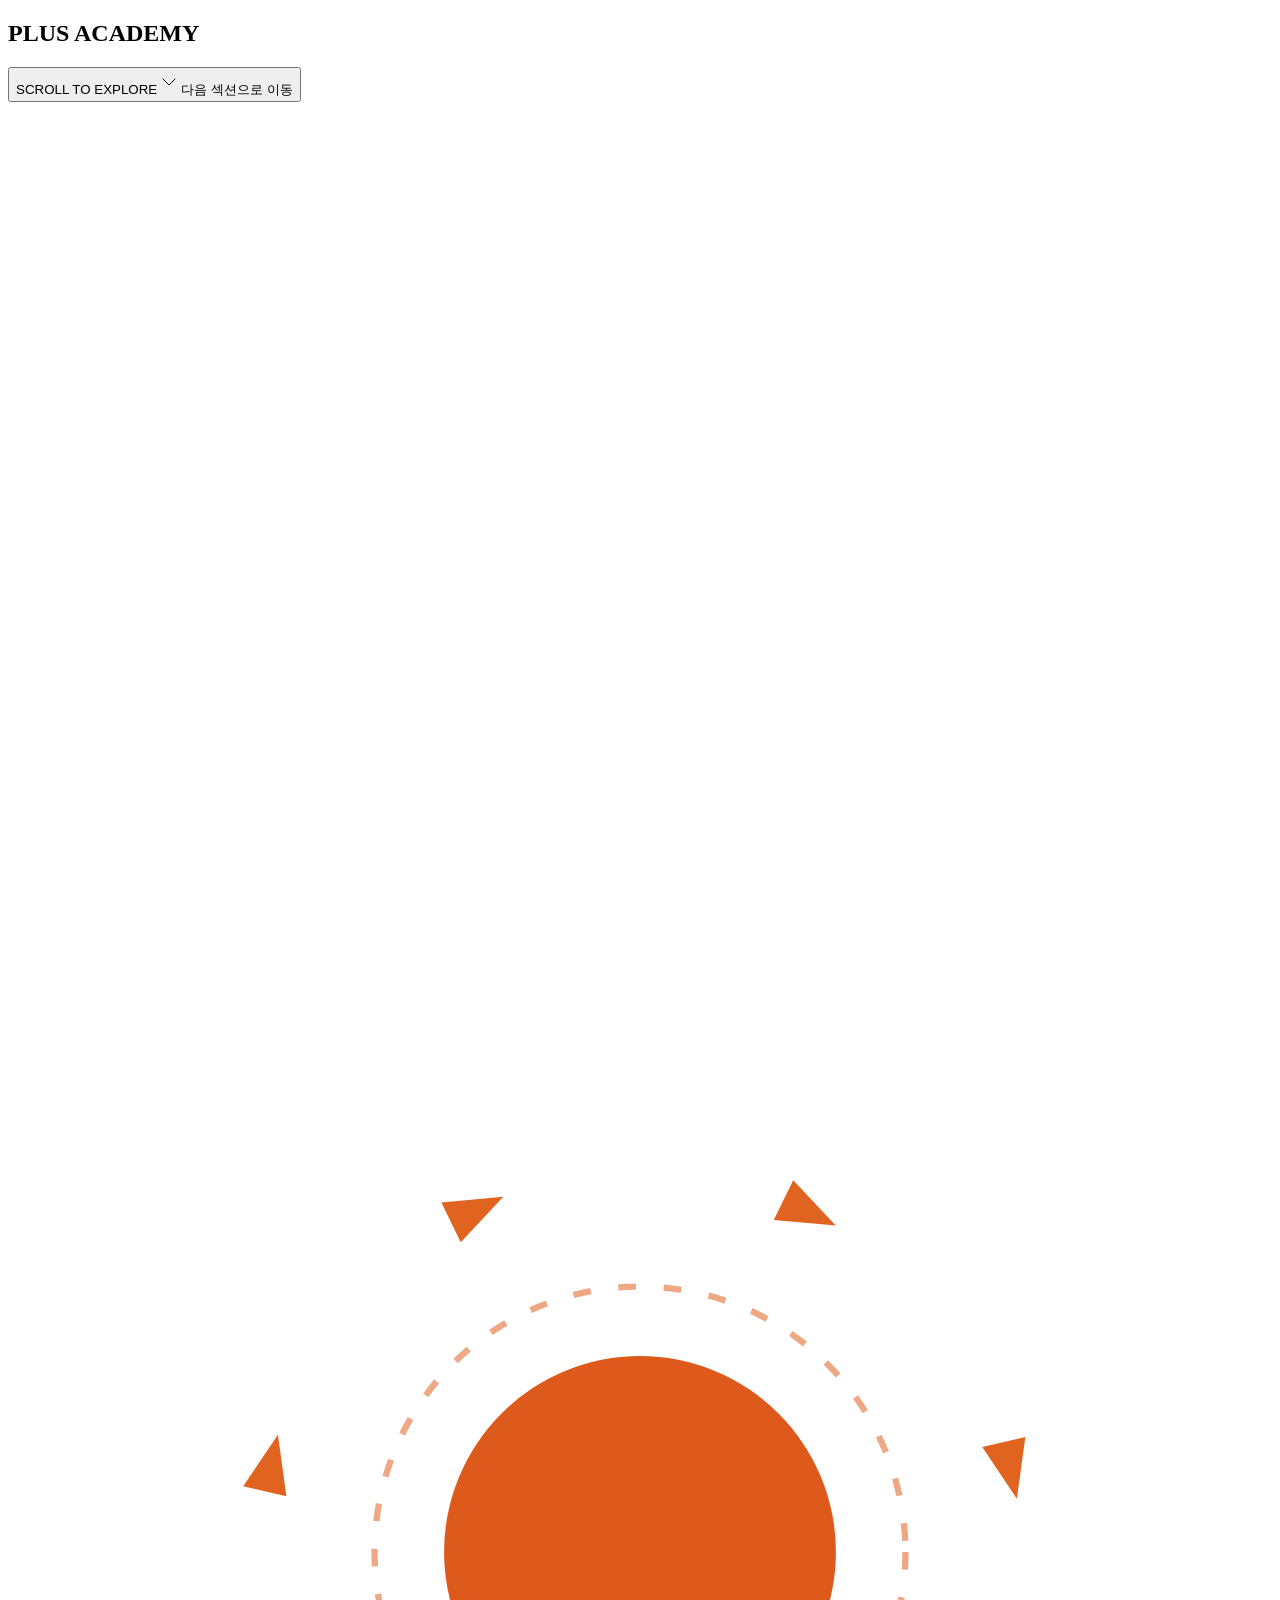
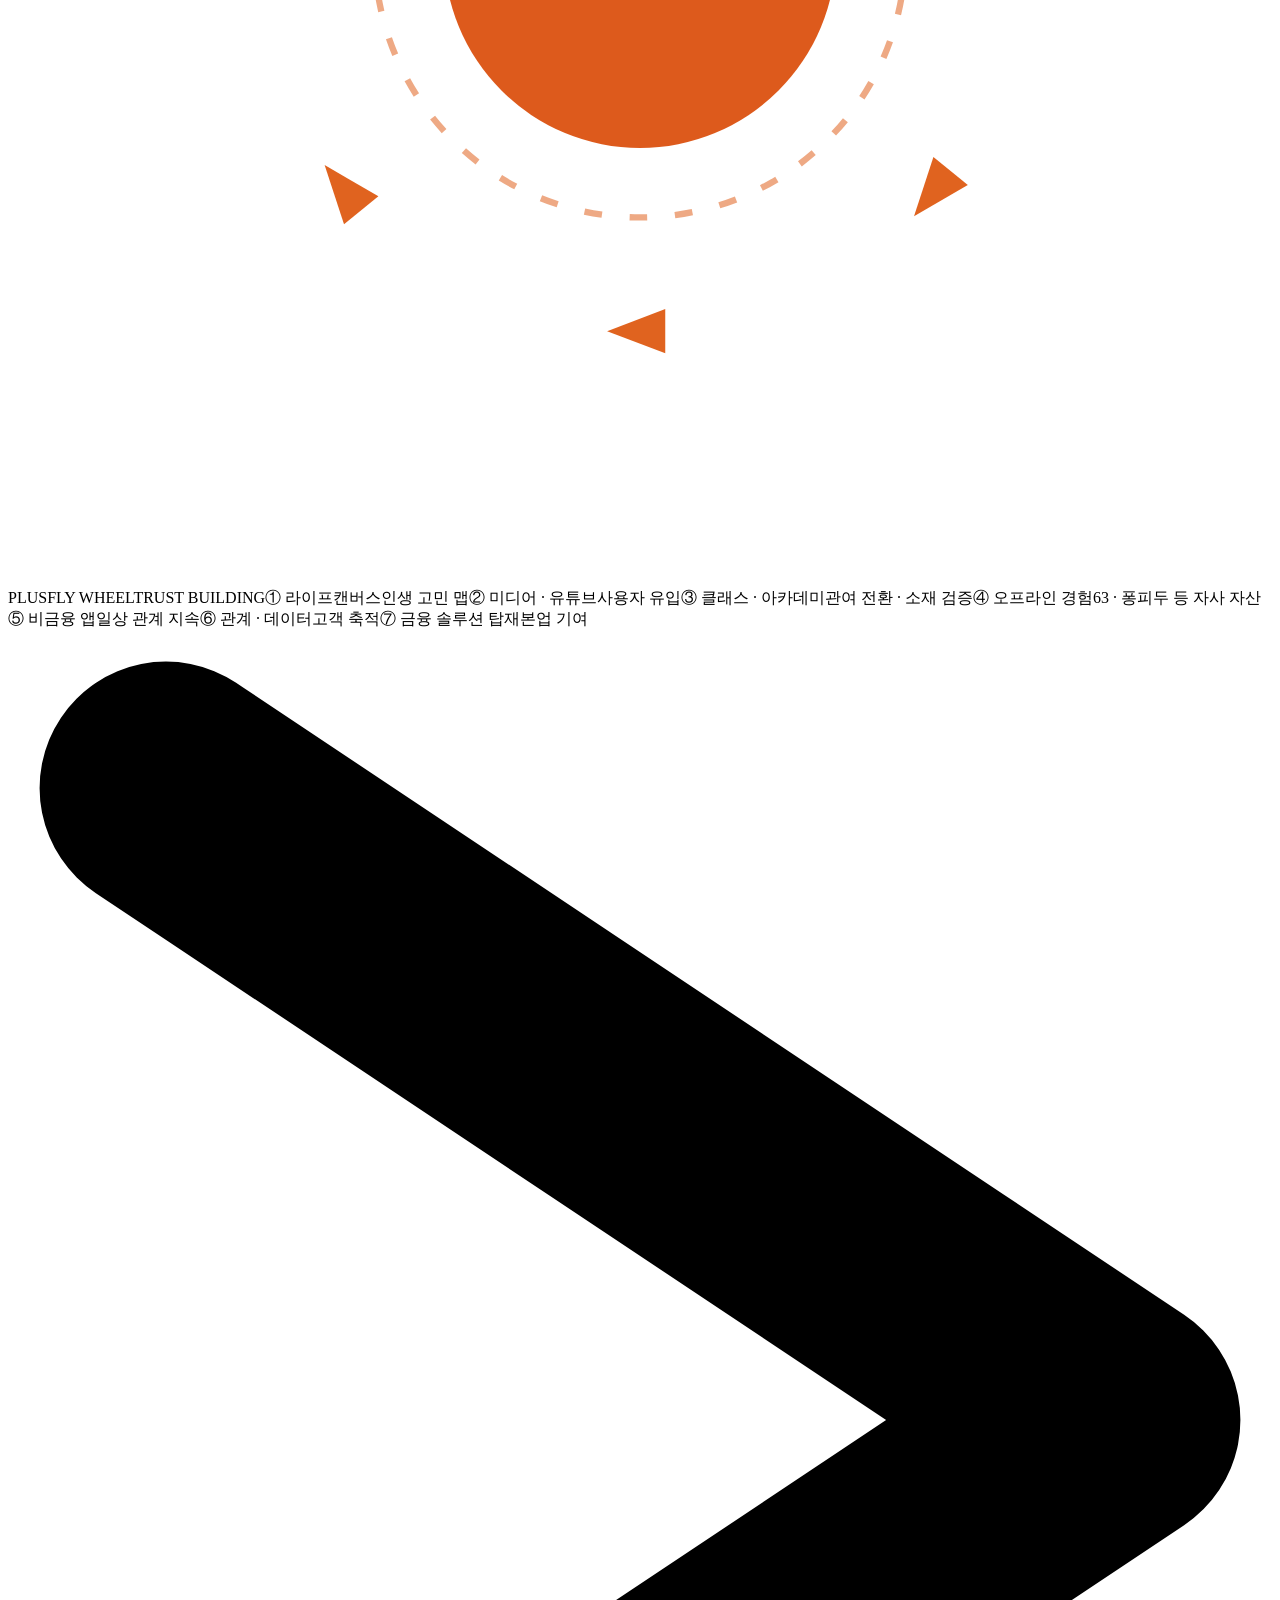
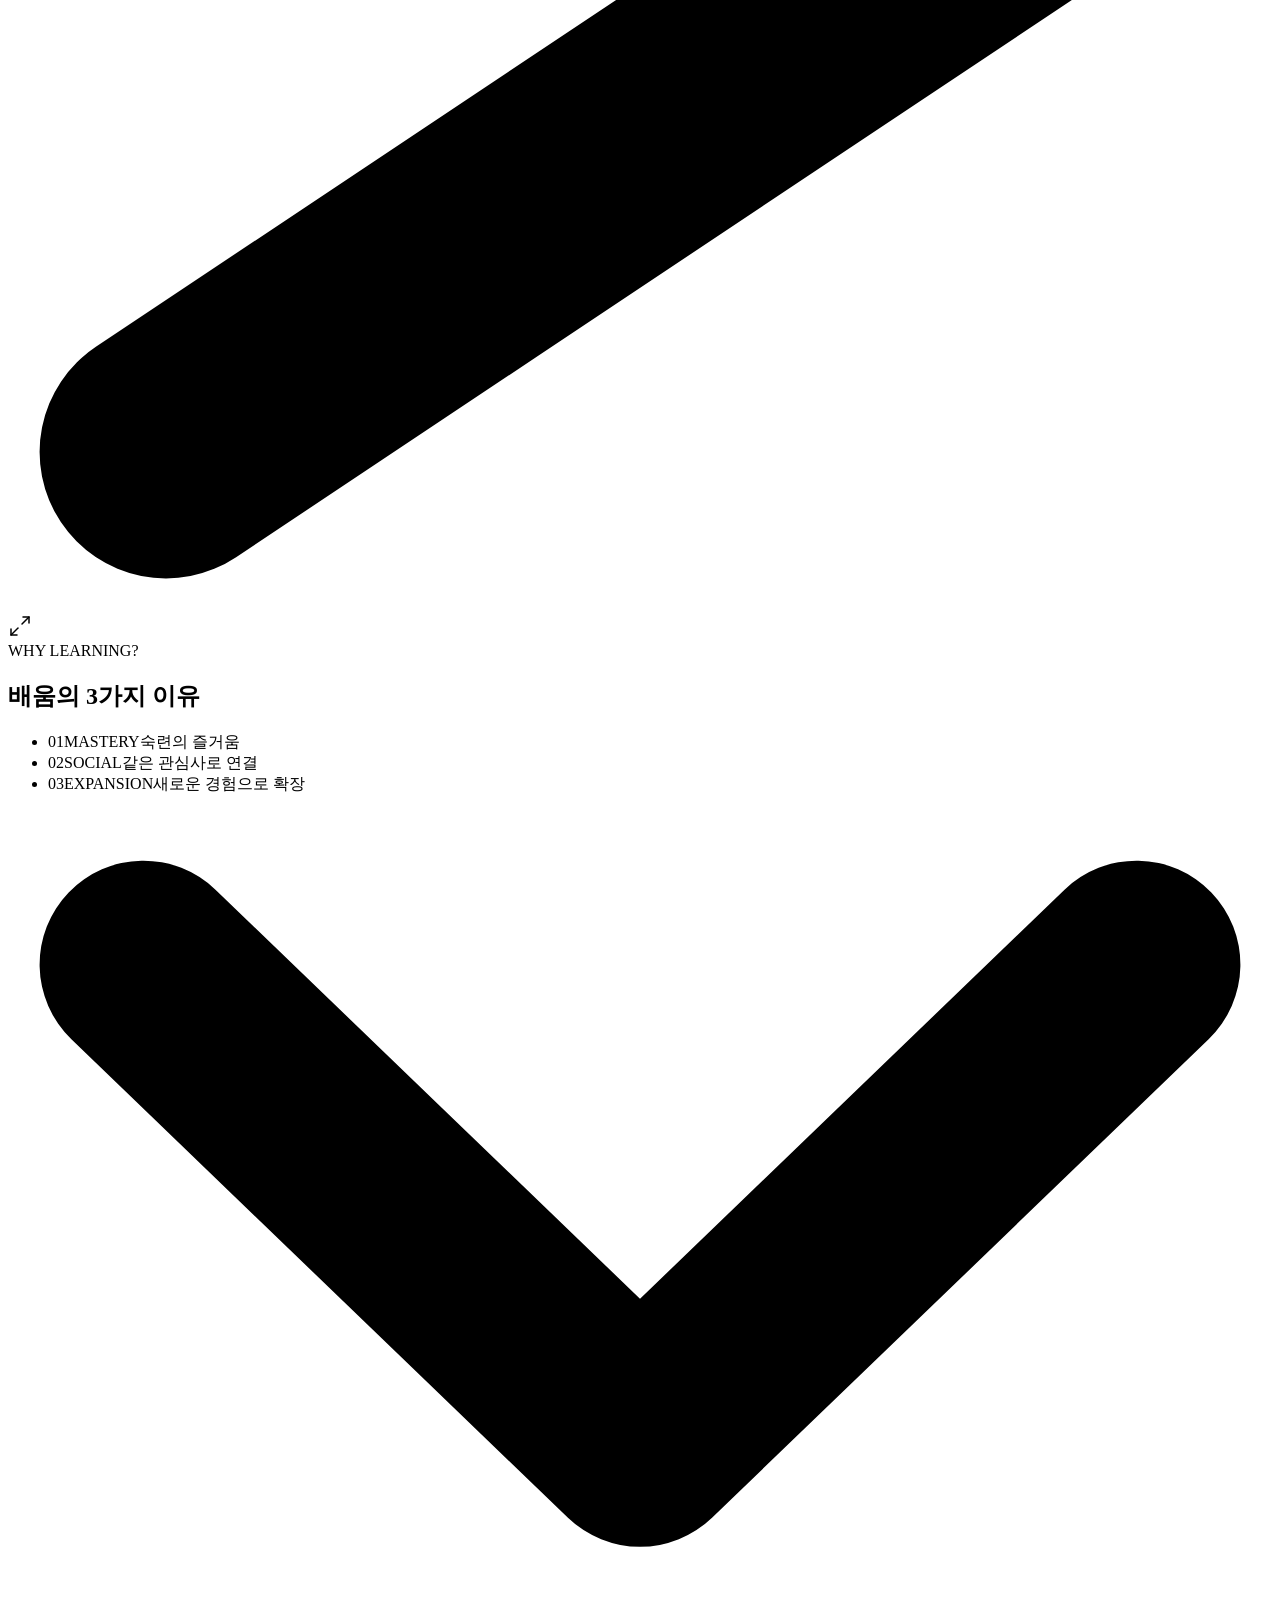
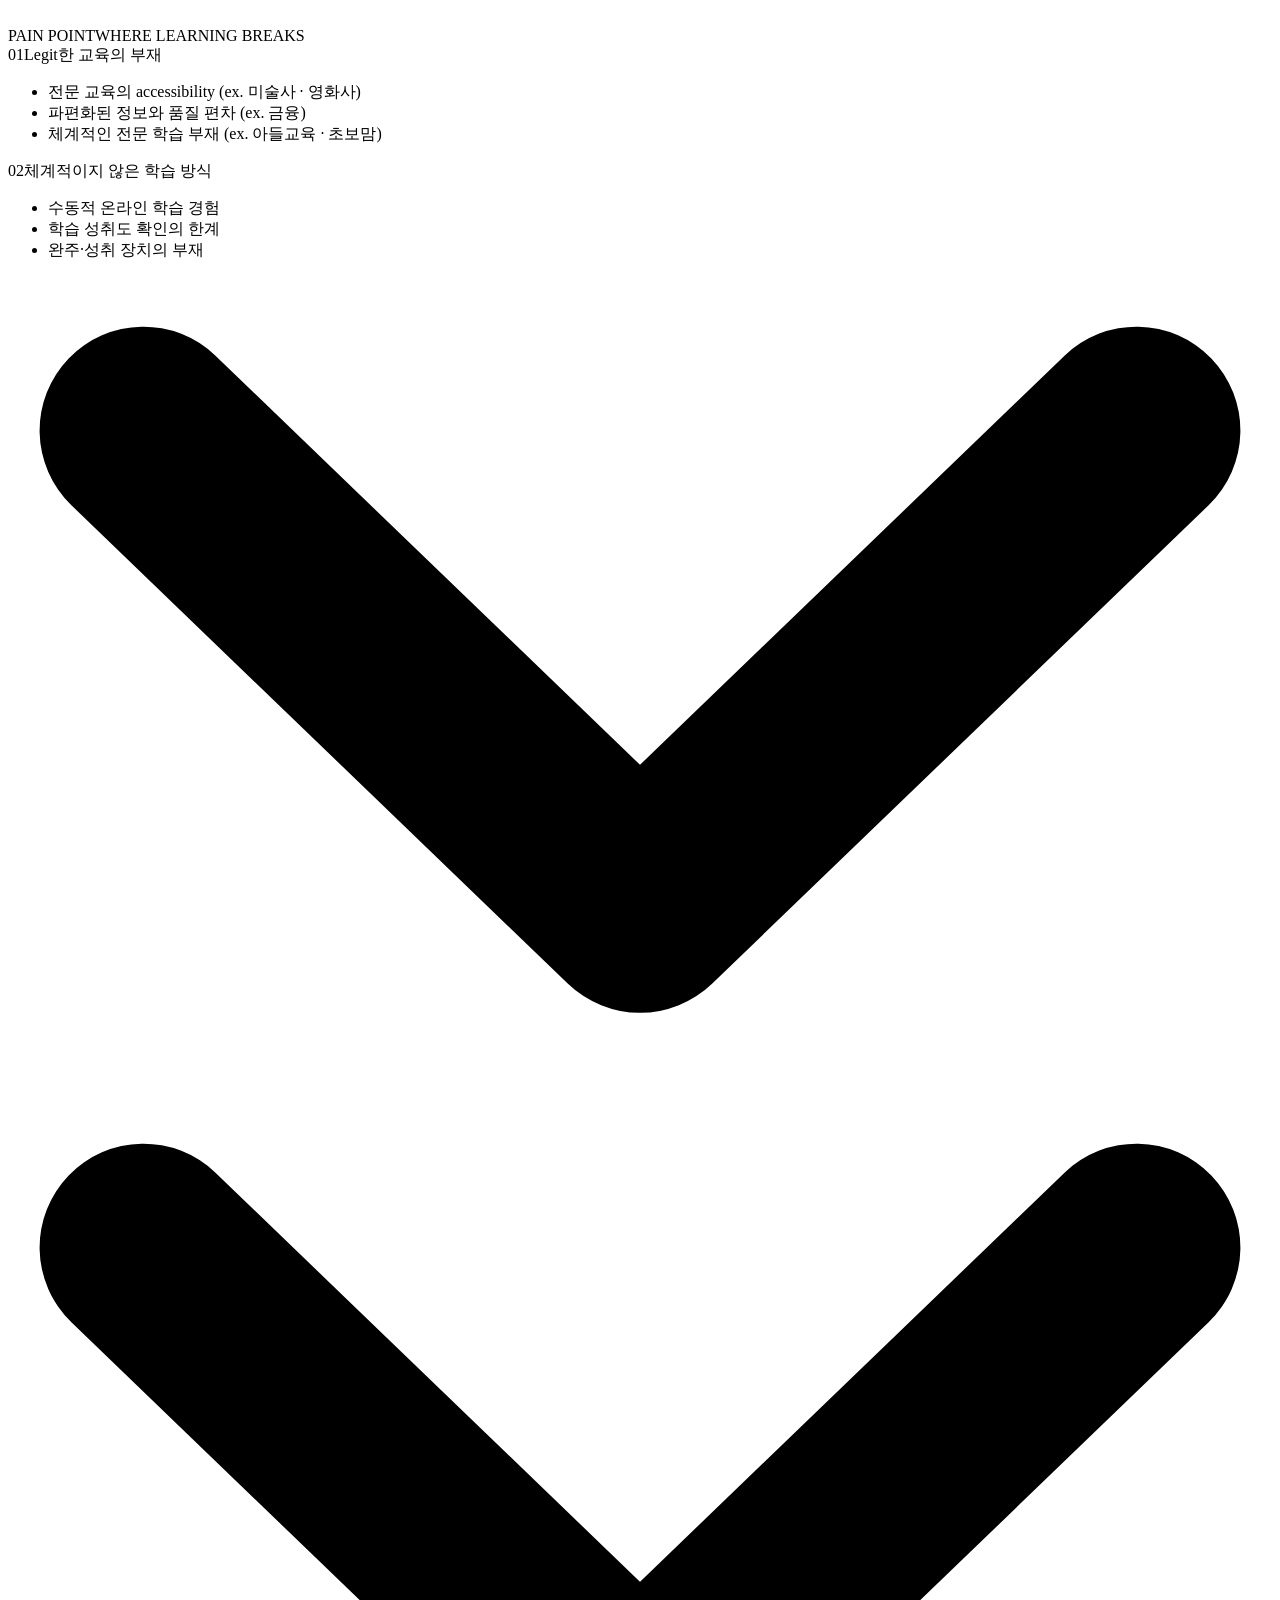
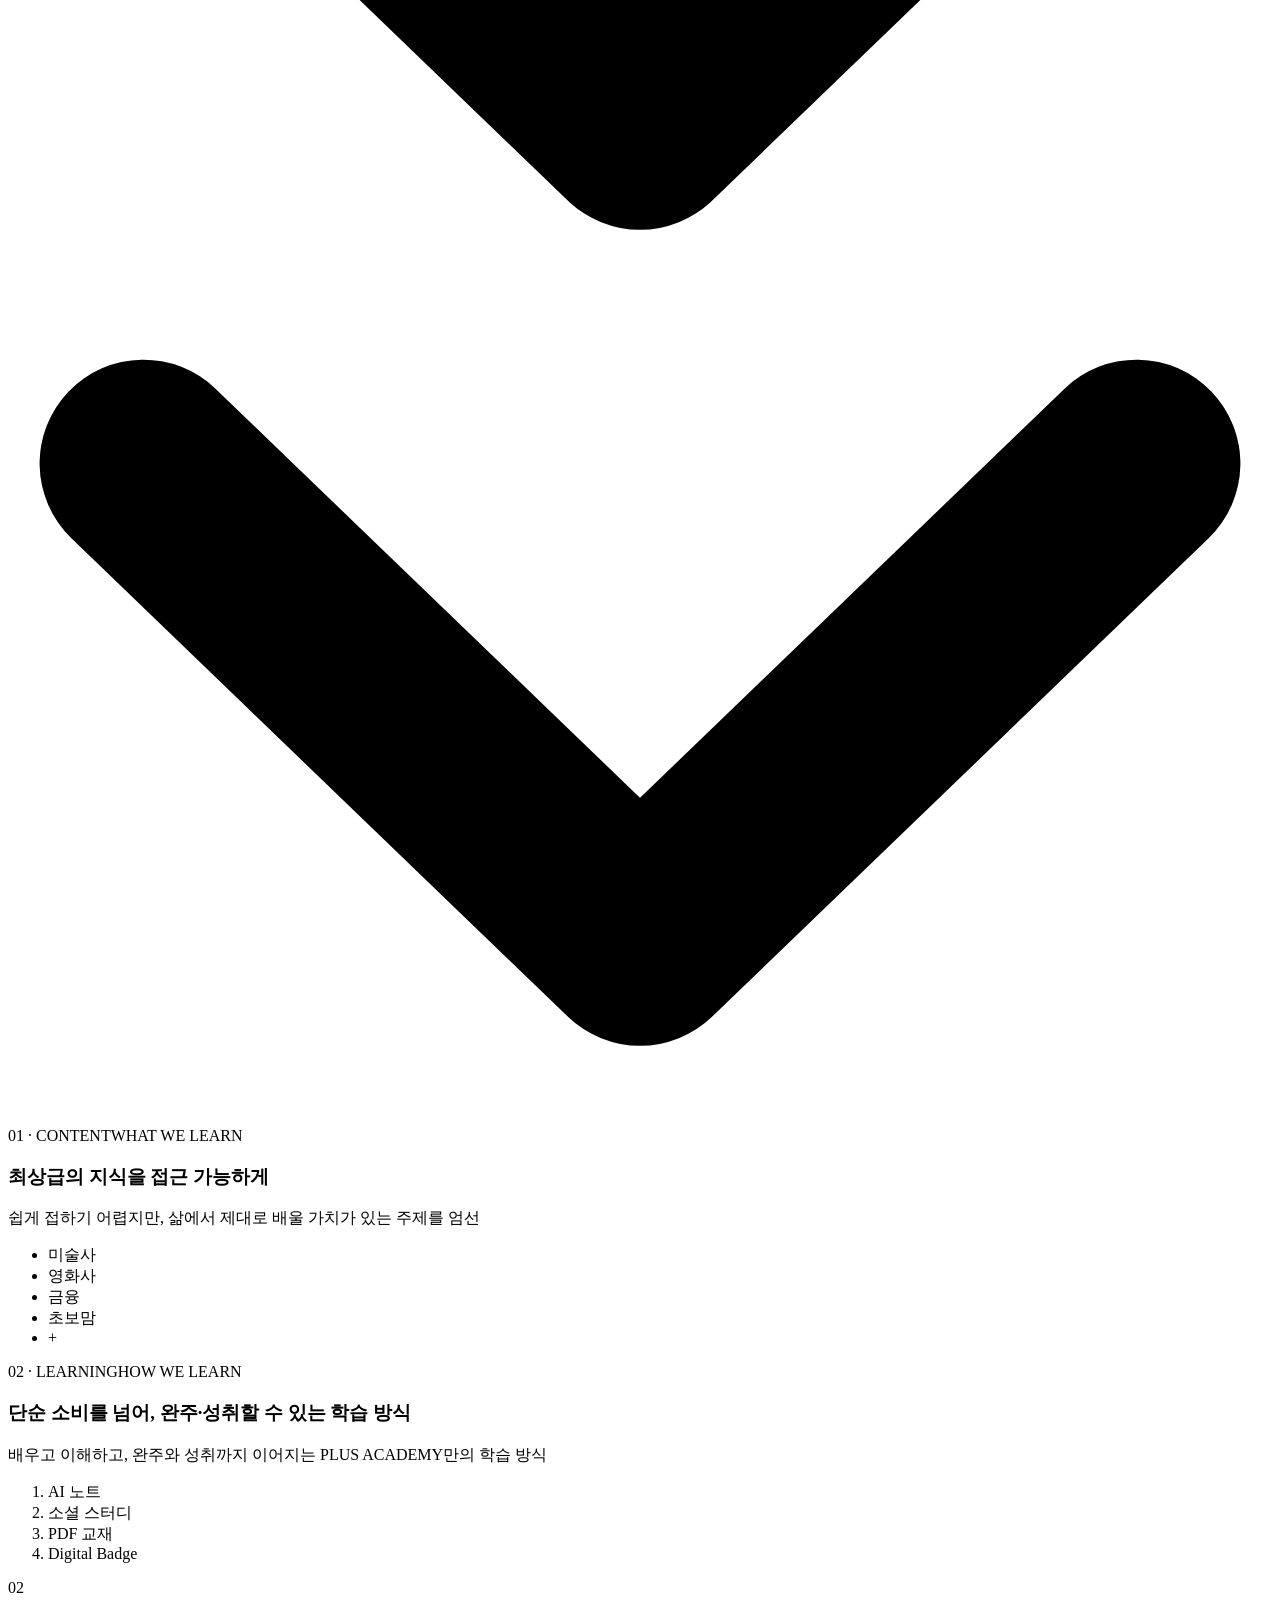
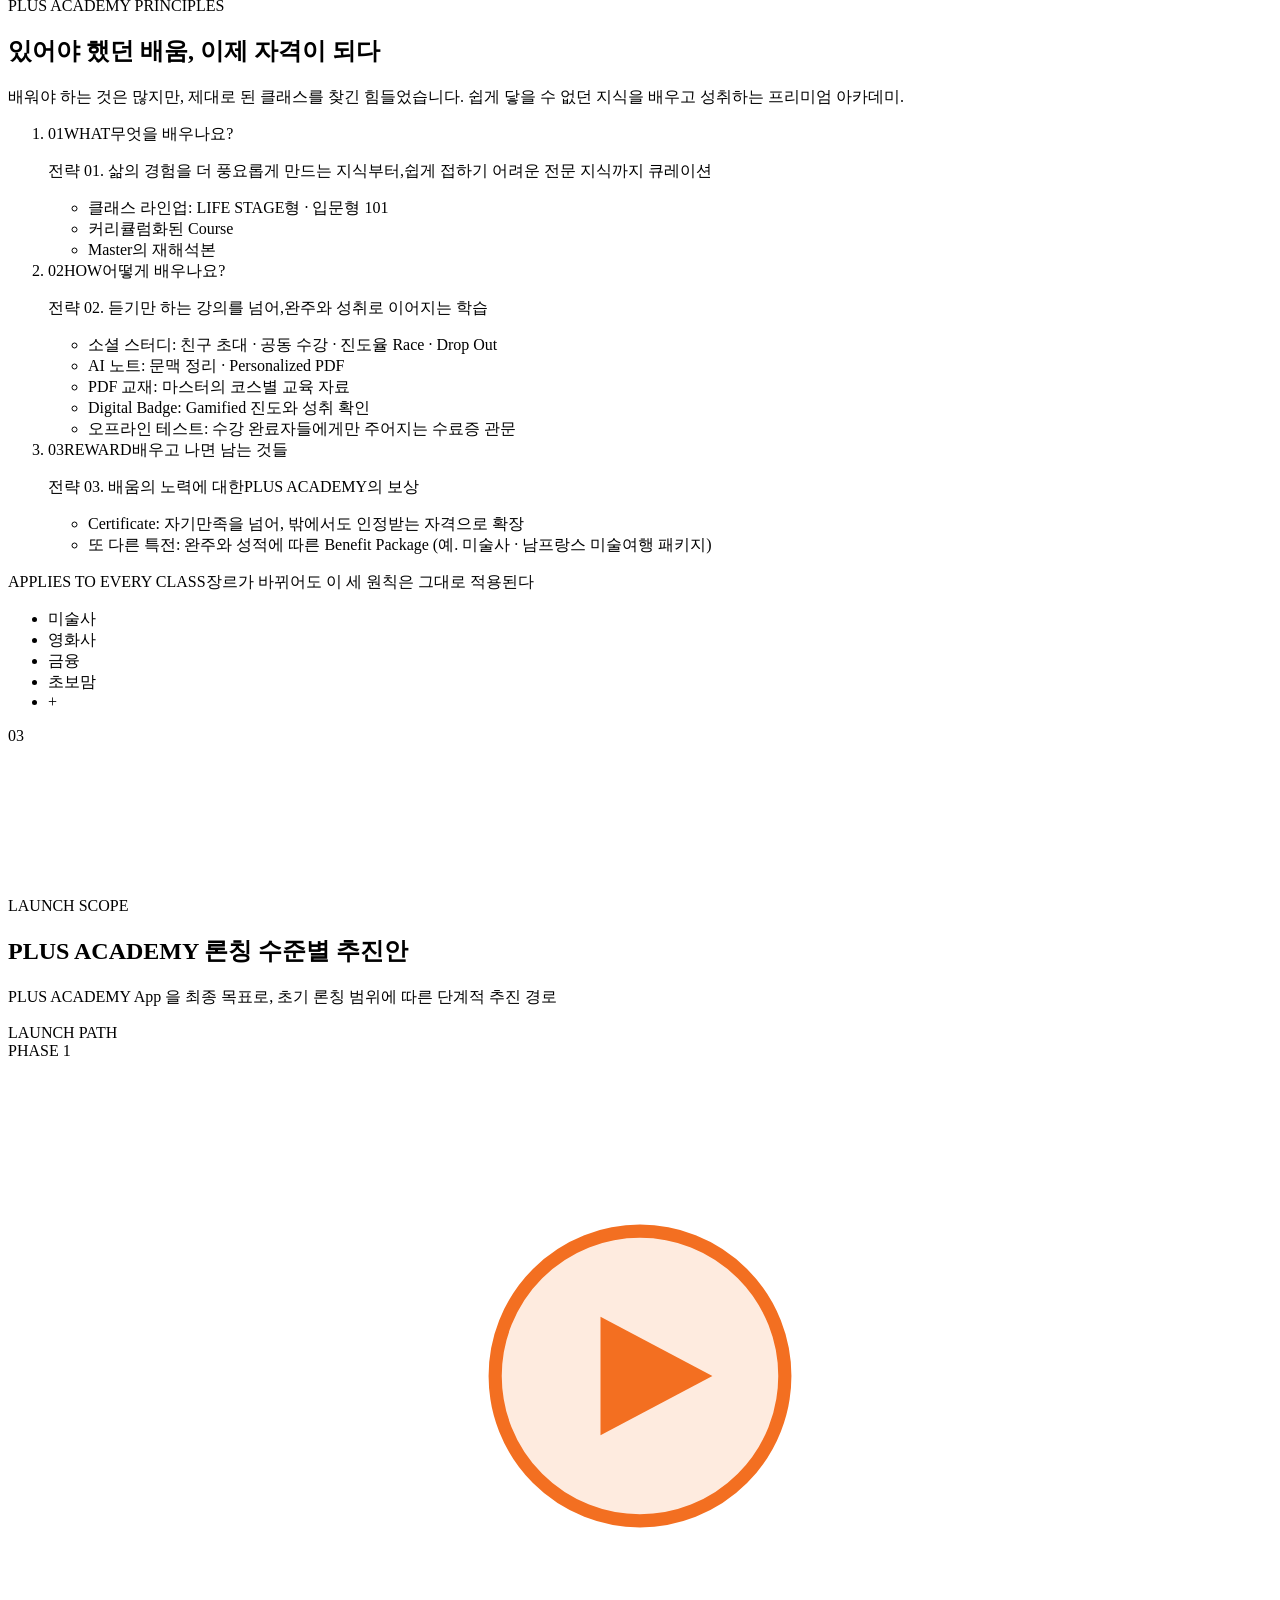
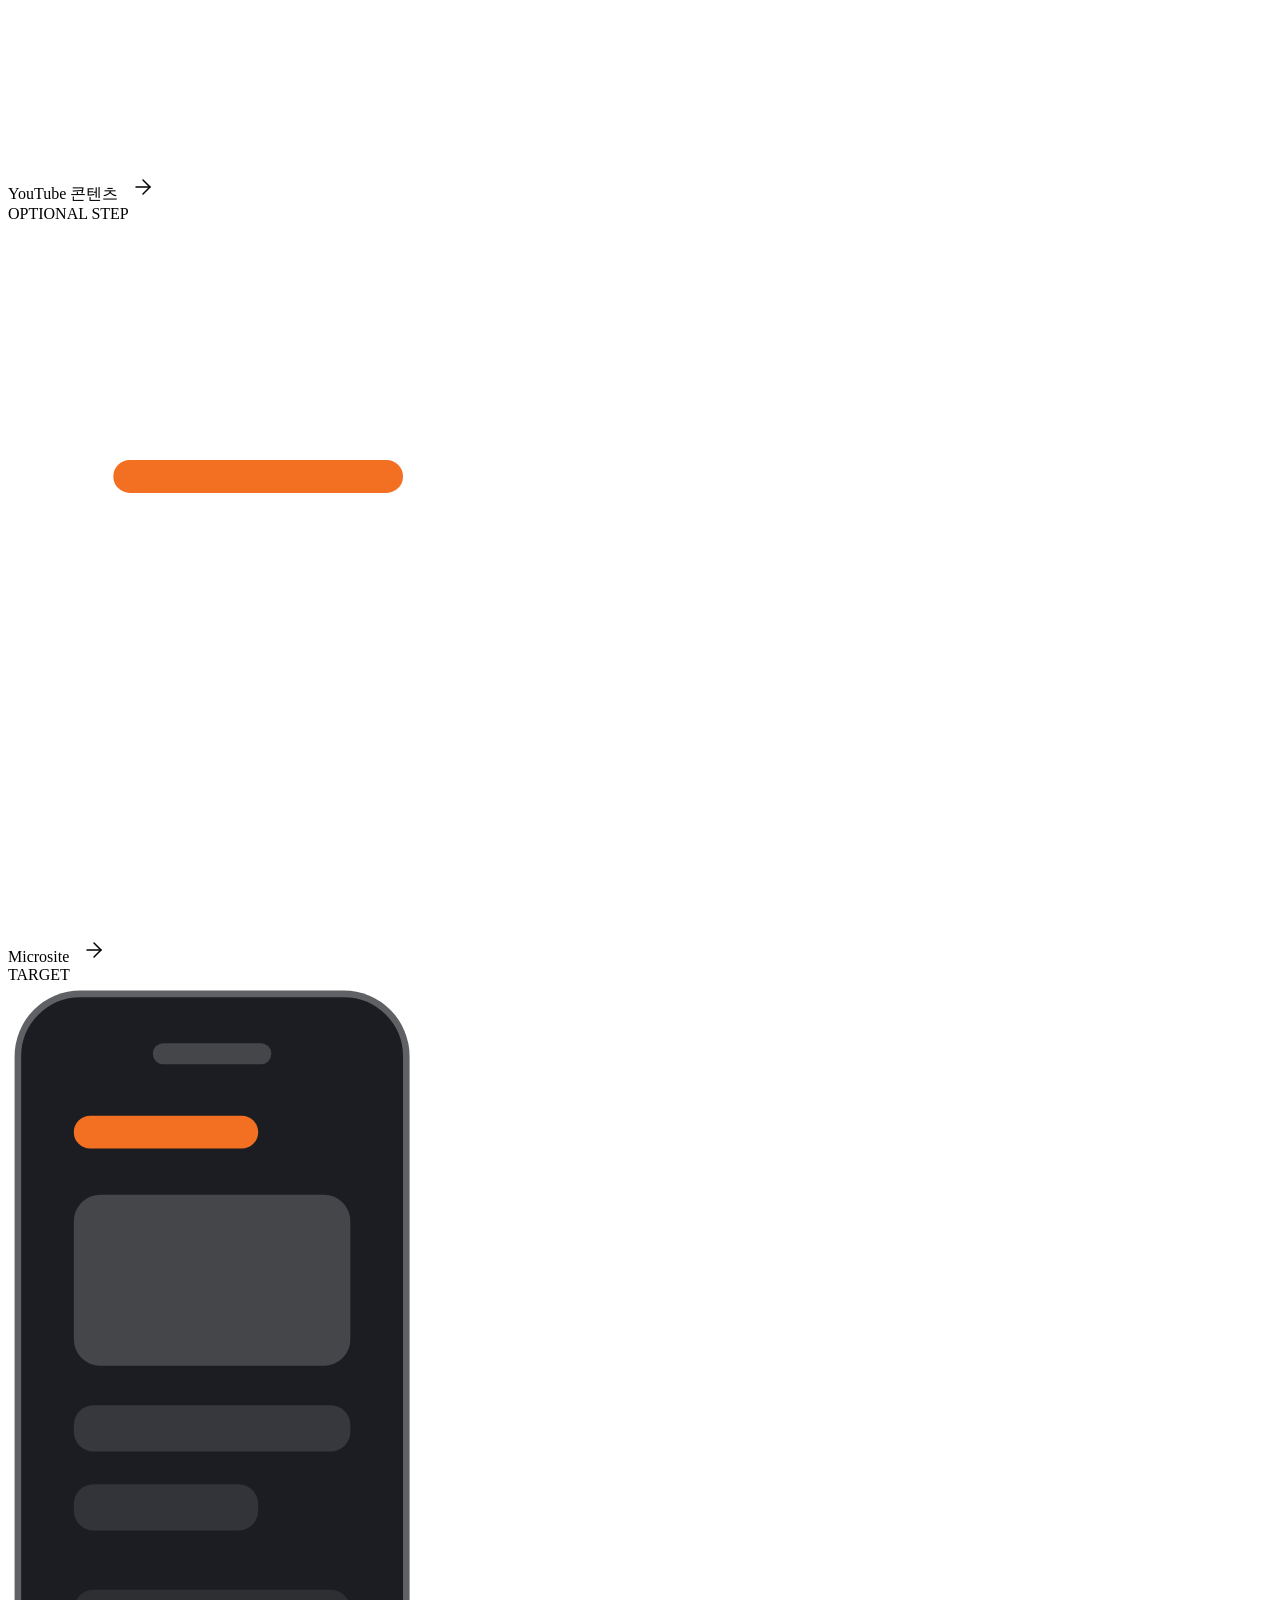
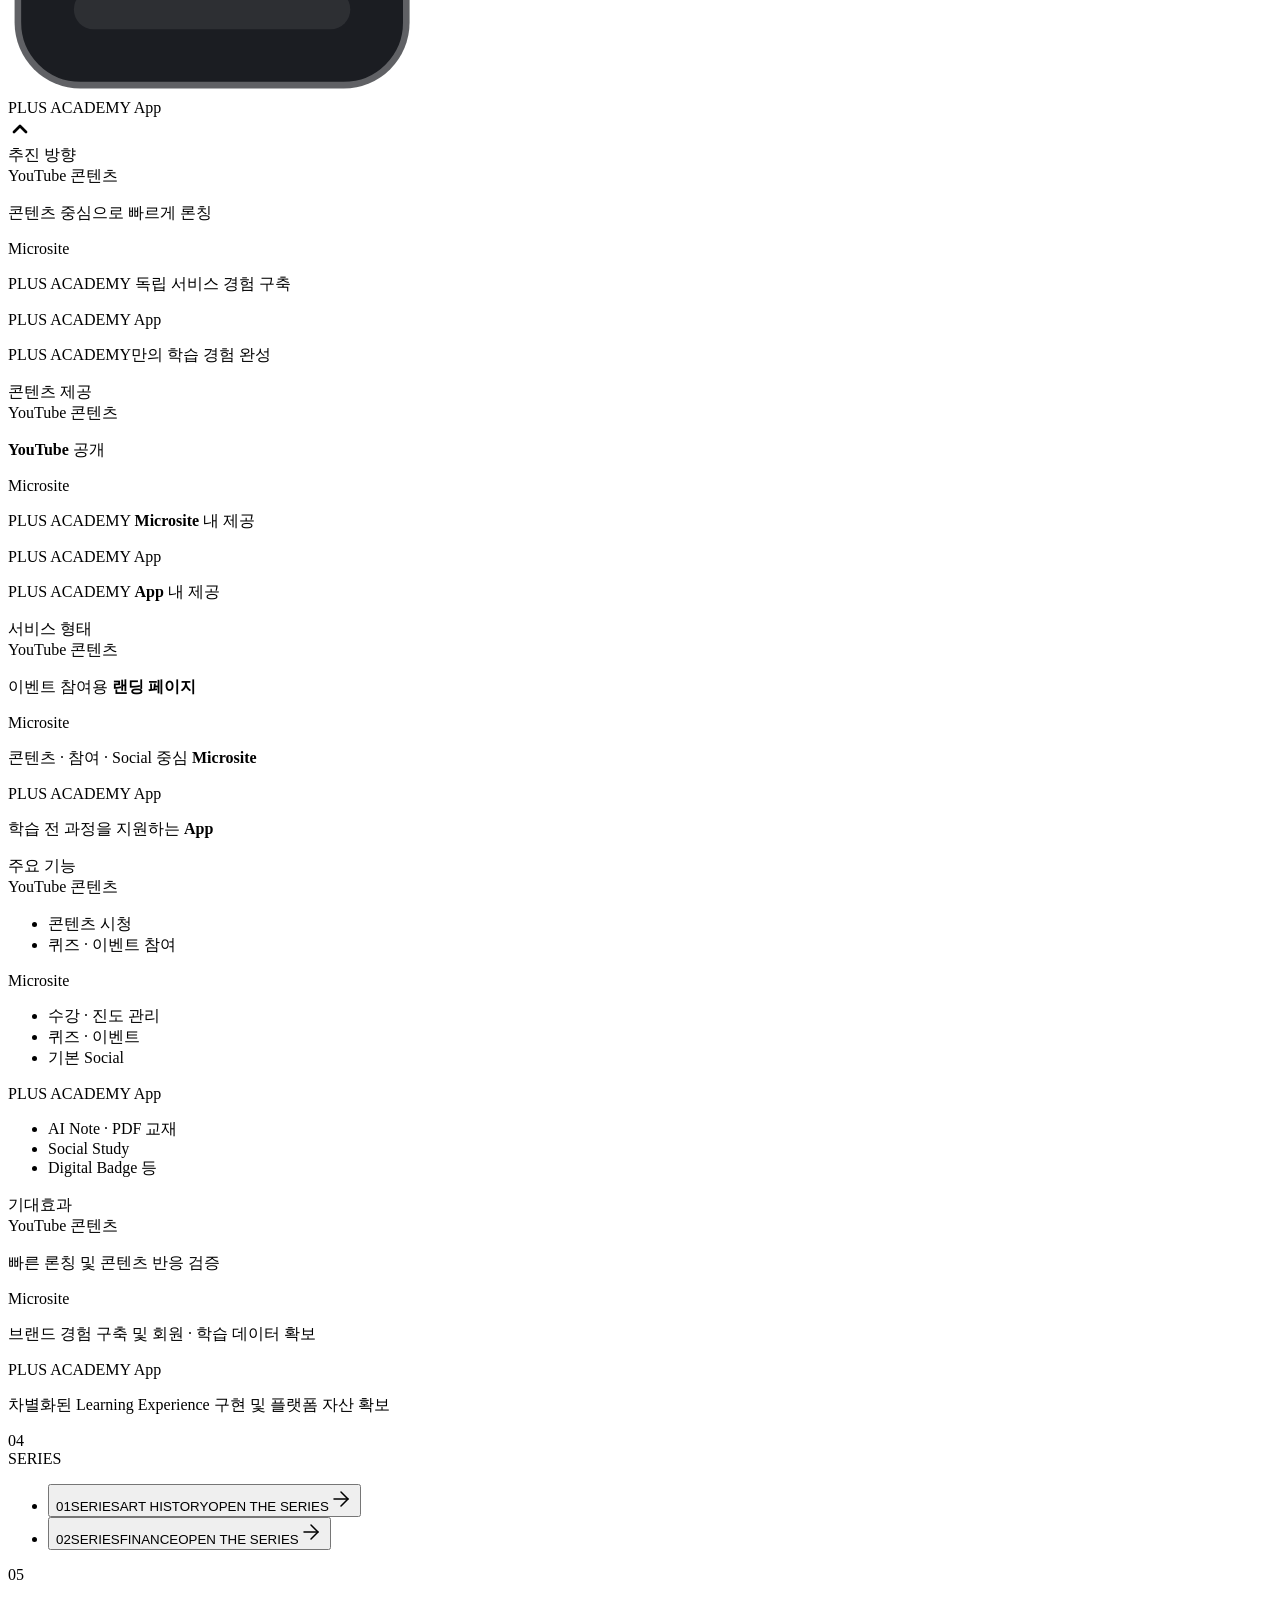
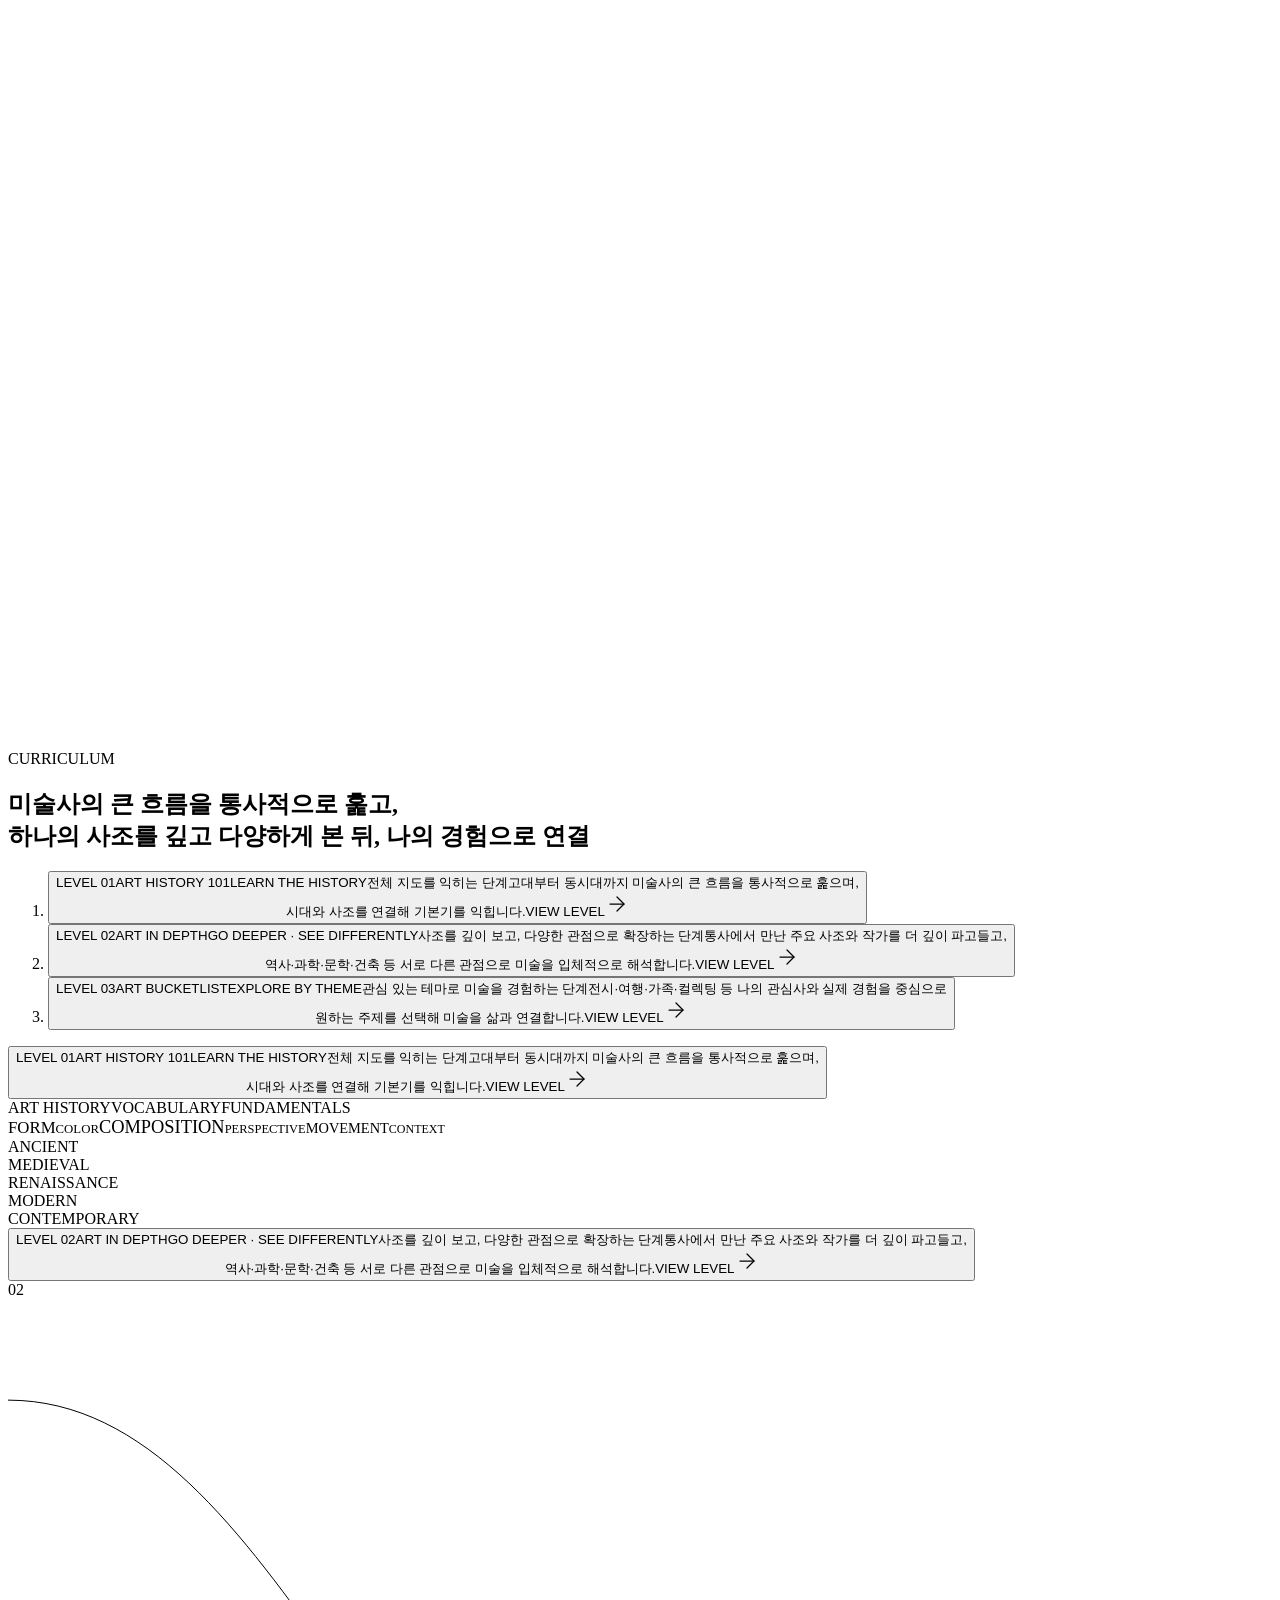
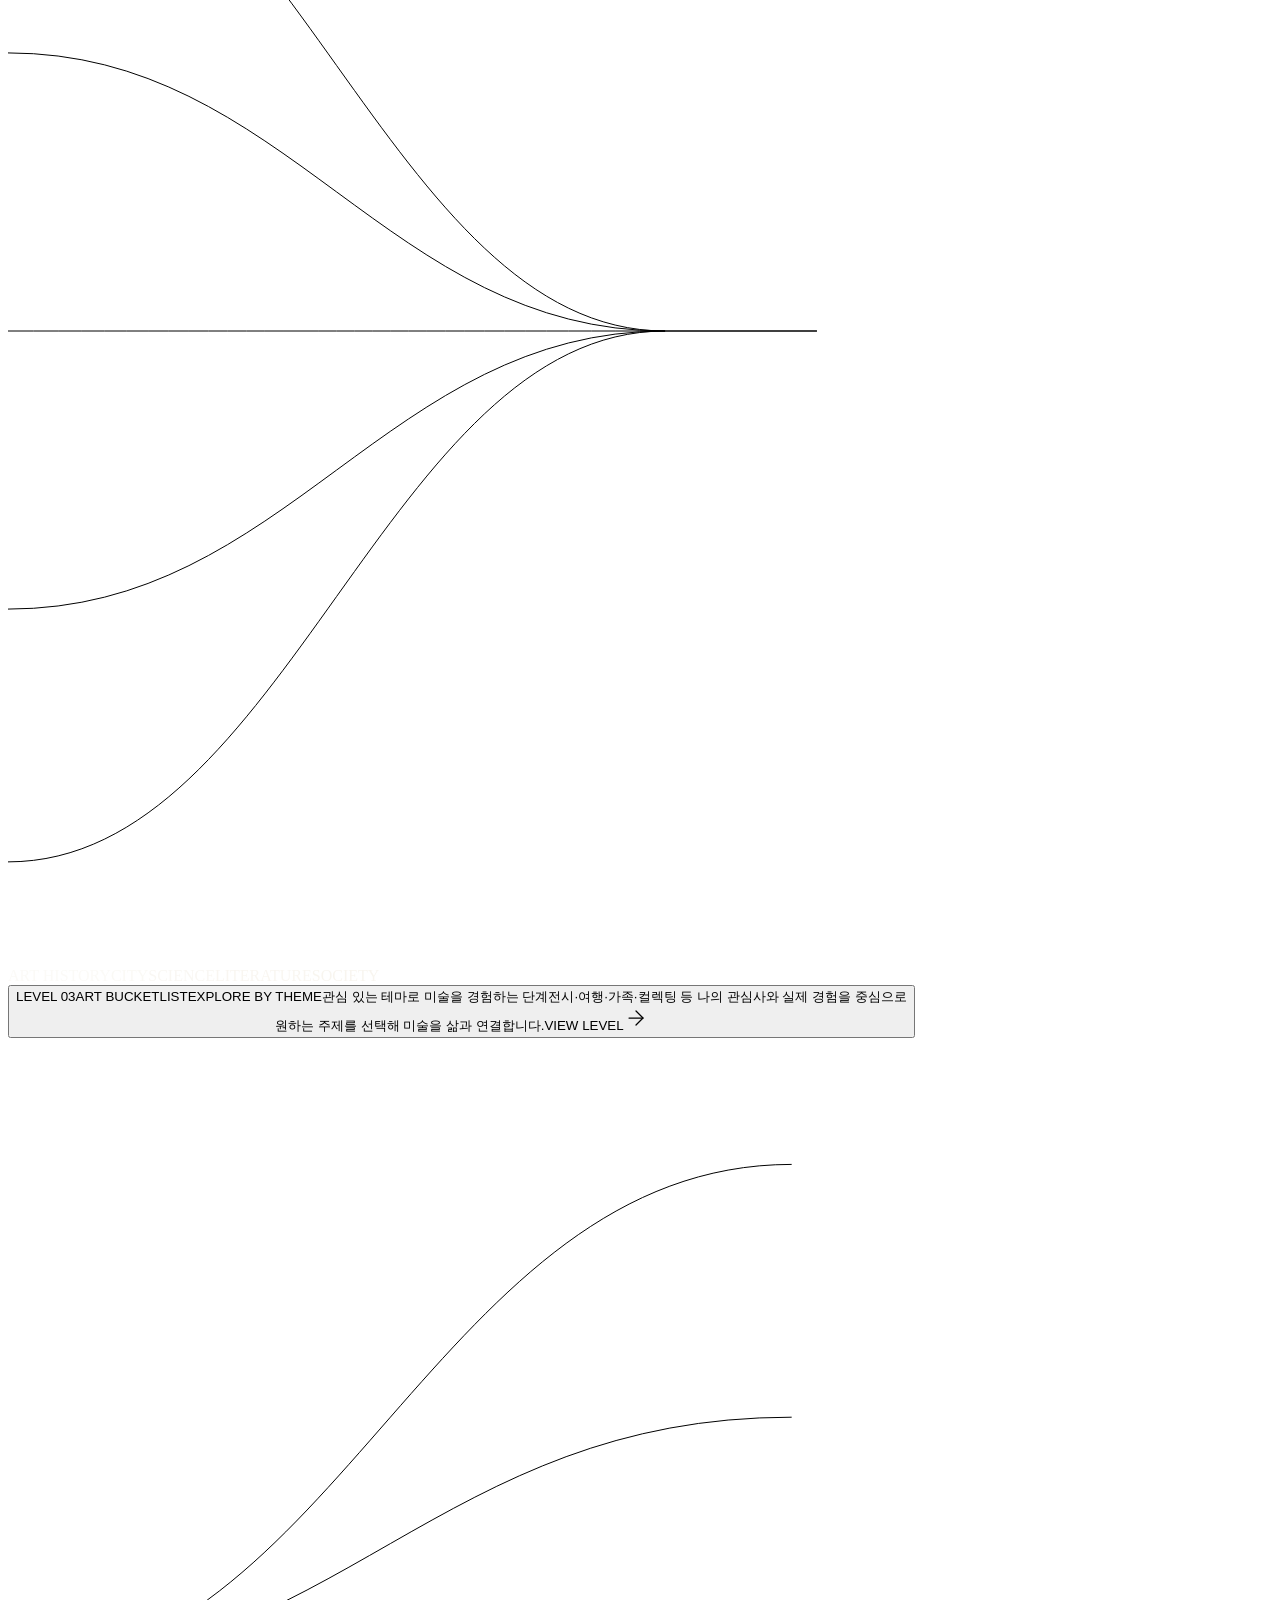
==== commit b3a2cf82: "배포 2026-09-03 01:55" ====
--- a/index.html
+++ b/index.html
@@ -1 +1 @@
-<!DOCTYPE html><html lang="ko" class="lifeplus_aba14885-module__V3WEWW__variable h-full antialiased"><head><meta charSet="utf-8"/><meta name="viewport" content="width=device-width, initial-scale=1"/><link rel="preload" href="/art-class-preview/_next/static/media/LIFEPLUS_Bold-s.p.1lmuoppls8mga.woff2" as="font" crossorigin="" type="font/woff2"/><link rel="preload" href="/art-class-preview/_next/static/media/LIFEPLUS_Light-s.p.1aa454ektq5c1.woff2" as="font" crossorigin="" type="font/woff2"/><link rel="preload" href="/art-class-preview/_next/static/media/LIFEPLUS_Medium-s.p.3uga725774t65.woff2" as="font" crossorigin="" type="font/woff2"/><link rel="preload" href="/art-class-preview/masters/01.jpg" as="image"/><link rel="preload" href="/art-class-preview/masters/02.jpg" as="image"/><link rel="preload" href="/art-class-preview/masters/03.jpg" as="image"/><link rel="preload" href="/art-class-preview/masters/04.jpg" as="image"/><link rel="preload" href="/art-class-preview/masters/05.jpg" as="image"/><link rel="preload" href="/art-class-preview/masters/06.jpg" as="image"/><link rel="preload" href="/art-class-preview/voices/01.jpg" as="image"/><link rel="preload" href="/art-class-preview/voices/02.jpg" as="image"/><link rel="preload" href="/art-class-preview/voices/03.jpg" as="image"/><link rel="preload" href="/art-class-preview/voices/04.jpg" as="image"/><link rel="stylesheet" href="/art-class-preview/_next/static/chunks/23cii-c3d9zl8.css" data-precedence="next"/><link rel="preload" as="script" fetchPriority="low" href="/art-class-preview/_next/static/chunks/3l04zcqx63h3y.js"/><script src="/art-class-preview/_next/static/chunks/3-5905ntiw-2u.js" async=""></script><script src="/art-class-preview/_next/static/chunks/08ttfj81-47mu.js" async=""></script><script src="/art-class-preview/_next/static/chunks/turbopack-0uxd-oe94hp5s.js" async=""></script><script src="/art-class-preview/_next/static/chunks/3fntmmi971322.js" async="" crossorigin=""></script><script src="/art-class-preview/_next/static/chunks/43qoto6s55kod.js" async="" crossorigin=""></script><link rel="preload" href="/art-class-preview/voices/05.jpg" as="image"/><link rel="preload" href="/art-class-preview/voices/06.jpg" as="image"/><link rel="preload" as="image" href="/art-class-preview/quest/laocoon.jpg"/><link rel="preload" as="image" href="/art-class-preview/certificate/certificate.png"/><link rel="preload" as="image" href="/art-class-preview/certificate/badge.png"/><meta name="theme-color" content="#080b12"/><title>PLUS ACADEMY I. Art History</title><meta name="description" content="PLUS ACADEMY I. — 미술사 강의 프로그램 소개"/><meta name="robots" content="noindex, nofollow, nocache"/><meta name="next-size-adjust" content=""/><script src="/art-class-preview/_next/static/chunks/0cz1d0mv5g_q7.js" noModule=""></script></head><body class="min-h-full"><div hidden=""><!--$--><!--/$--></div><main class="relative w-full"><section id="cover" class="relative isolate flex min-h-screen w-full snap-start flex-col overflow-hidden bg-[#070a11]" style="min-height:100svh"><div class="pointer-events-none absolute inset-0 -z-10" aria-hidden="true"><div style="width:100%;height:100%" class="h-full w-full"></div><div class="absolute inset-0 bg-[radial-gradient(85%_65%_at_50%_50%,rgba(6,9,15,0.62)_0%,rgba(6,9,15,0.28)_52%,rgba(6,9,15,0)_100%)]"></div><div class="absolute inset-0 bg-[radial-gradient(125%_105%_at_50%_0%,rgba(6,9,15,0)_38%,rgba(6,9,15,0.62)_100%)]"></div><div class="absolute inset-x-0 bottom-0 h-[22%] bg-gradient-to-b from-transparent to-[#080b12]"></div></div><div class="relative flex w-full flex-1 flex-col px-6 pt-24 pb-28 sm:px-10 lg:px-16 xl:px-24"><div class="flex flex-1 flex-col items-center justify-center"><h1 class="flex flex-col items-center text-center text-white"><span class="hero-reveal text-[clamp(3rem,12.5vw,10rem)] leading-[0.86] font-bold tracking-[-0.035em] text-[#f7f5f1] [text-shadow:0_2px_60px_rgba(4,7,13,0.45)] md:text-[clamp(5rem,11vw,10rem)]" style="--reveal-delay:0.45s;--reveal-y:2rem;--reveal-duration:1.45s">PLUS ACADEMY</span></h1><div class="hero-reveal mt-10 flex flex-col items-center gap-4 sm:mt-12" style="--reveal-delay:1.05s;--reveal-y:1rem"><span aria-hidden="true" class="h-px w-10 bg-[#f36f21] sm:w-14"></span><ul class="flex flex-col items-start gap-2 text-[clamp(0.62rem,0.85vw,0.8rem)] tracking-[0.3em] text-white/75 [text-shadow:0_1px_18px_rgba(4,7,13,0.7)]"><li class="flex items-center gap-3.5"><span aria-hidden="true" class="h-px w-3 shrink-0 bg-white/45"></span><span class="-mr-[0.3em] whitespace-nowrap">WHY PLUS ACADEMY</span></li><li class="flex items-center gap-3.5"><span aria-hidden="true" class="h-px w-3 shrink-0 bg-white/45"></span><span class="-mr-[0.3em] whitespace-nowrap">FIRST SERIES : ART HISTORY</span></li></ul></div></div><div class="hero-reveal mt-16 flex justify-center" style="--reveal-delay:1.5s;--reveal-y:0.75rem"><button type="button" class="group inline-flex cursor-pointer flex-col items-center gap-3 text-white/72 transition-colors duration-500 hover:text-white/90 focus-visible:text-white/90 focus-visible:outline-none"><span class="-mr-[0.42em] text-[0.62rem] tracking-[0.42em] sm:text-[0.7rem]">SCROLL TO EXPLORE</span><svg xmlns="http://www.w3.org/2000/svg" width="24" height="24" viewBox="0 0 24 24" fill="none" stroke="currentColor" stroke-width="1" stroke-linecap="round" stroke-linejoin="round" class="lucide lucide-chevron-down hero-drift size-5 transition-transform duration-500 group-hover:translate-y-0.5" aria-hidden="true"><path d="m6 9 6 6 6-6"></path></svg><span class="sr-only">다음 섹션으로 이동</span></button></div></div></section><section id="academy" data-inview="false" class="relative isolate flex min-h-screen w-full snap-start flex-col overflow-hidden bg-[#f6f3ec] px-6 py-[clamp(0.9rem,2svh,3rem)] text-[#172234] sm:px-10 lg:px-12 xl:px-16" style="min-height:100svh"><div class="pointer-events-none absolute inset-0 -z-10" aria-hidden="true"><div class="absolute inset-0 bg-[linear-gradient(180deg,#fbf9f4_0%,#f6f3ec_46%,#f1ede4_100%)]"></div><div class="absolute inset-0 bg-[radial-gradient(62%_58%_at_88%_6%,rgba(243,111,33,0.13)_0%,rgba(243,111,33,0.04)_44%,transparent_74%)]"></div><div class="absolute inset-0 bg-[radial-gradient(58%_54%_at_6%_96%,rgba(44,81,131,0.10)_0%,rgba(44,81,131,0.03)_46%,transparent_76%)]"></div></div><div class="mx-auto grid w-full max-w-[1440px] flex-1 grid-cols-1 items-stretch gap-x-[clamp(2rem,3.4vw,3.75rem)] lg:grid-cols-[clamp(14rem,18.5vw,17.5rem)_minmax(0,1fr)]"><div aria-hidden="true" class="relative aspect-square w-full hidden lg:mt-[clamp(0.5rem,3svh,2.25rem)] lg:block lg:self-start"><svg viewBox="0 0 200 200" class="h-full w-full"><circle cx="100" cy="100" r="82" fill="none" stroke="#eae2d3" stroke-width="10"></circle><circle cx="100" cy="100" r="82" fill="none" stroke="#f36f21" stroke-width="1.4" stroke-dasharray="3 6.5" opacity="0.5"></circle><circle cx="100" cy="100" r="47" fill="none" stroke="#e0d8c8" stroke-width="0.8"></circle><polygon points="-3.5,-3 4.5,0 -3.5,3" fill="#f36f21" opacity="0.85" transform="translate(141 28.985916889676034) rotate(390)"></polygon><polygon points="-3.5,-3 4.5,0 -3.5,3" fill="#f36f21" opacity="0.85" transform="translate(182 100) rotate(90)"></polygon><polygon points="-3.5,-3 4.5,0 -3.5,3" fill="#f36f21" opacity="0.85" transform="translate(141 171.01408311032395) rotate(150)"></polygon><polygon points="-3.5,-3 4.5,0 -3.5,3" fill="#f36f21" opacity="0.85" transform="translate(59.00000000000002 171.01408311032398) rotate(210)"></polygon><polygon points="-3.5,-3 4.5,0 -3.5,3" fill="#f36f21" opacity="0.85" transform="translate(18 100.00000000000001) rotate(270)"></polygon><polygon points="-3.5,-3 4.5,0 -3.5,3" fill="#f36f21" opacity="0.85" transform="translate(58.999999999999964 28.985916889676048) rotate(330)"></polygon></svg><span class="absolute top-1/2 left-1/2 -translate-x-1/2 -translate-y-1/2 text-center text-[clamp(0.52rem,0.68vw,0.64rem)] font-bold tracking-[0.28em] whitespace-nowrap text-[#f36f21]">PLUS<br/>FLYWHEEL</span><span class="absolute flex w-[clamp(6rem,7vw,7rem)] -translate-x-1/2 -translate-y-1/2 flex-col items-center gap-0.5 rounded-[9px] border px-1.5 py-1.5 text-center border-transparent bg-[#172234] text-[#f7f4ee]" style="left:49.99999999999999%;top:9%"><span class="text-[clamp(0.55rem,0.68vw,0.64rem)] leading-[1.3] font-bold tracking-[-0.01em] break-keep">①<!-- --> <!-- -->라이프 캔버스</span><span class="text-[clamp(0.48rem,0.6vw,0.56rem)] leading-[1.3] break-keep opacity-72">고민·니즈를 읽는다</span></span><span class="absolute flex w-[clamp(6rem,7vw,7rem)] -translate-x-1/2 -translate-y-1/2 flex-col items-center gap-0.5 rounded-[9px] border px-1.5 py-1.5 text-center border-[#d3dcea] bg-[#e4eaf3] text-[#2f3f59]" style="left:85.50704155516198%;top:29.499999999999982%"><span class="text-[clamp(0.55rem,0.68vw,0.64rem)] leading-[1.3] font-bold tracking-[-0.01em] break-keep">②<!-- --> <!-- -->미디어·인플루언서</span><span class="text-[clamp(0.48rem,0.6vw,0.56rem)] leading-[1.3] break-keep opacity-72">믿는 사람이 알려준다</span></span><span class="absolute flex w-[clamp(6rem,7vw,7rem)] -translate-x-1/2 -translate-y-1/2 flex-col items-center gap-0.5 rounded-[9px] px-1.5 py-1.5 text-center border-[1.5px] border-[#f36f21] bg-[#fffdf8] text-[#172234] shadow-[0_6px_22px_rgba(243,111,33,0.28)]" style="left:85.50704155516199%;top:70.5%"><span class="text-[clamp(0.55rem,0.68vw,0.64rem)] leading-[1.3] font-bold tracking-[-0.01em] break-keep">③<!-- --> <!-- -->클래스·아카데미</span><span class="text-[clamp(0.48rem,0.6vw,0.56rem)] leading-[1.3] break-keep text-[#c2451f]">배우며 참여로 바뀐다</span></span><span class="absolute flex w-[clamp(6rem,7vw,7rem)] -translate-x-1/2 -translate-y-1/2 flex-col items-center gap-0.5 rounded-[9px] border px-1.5 py-1.5 text-center border-[#e6dfd3] bg-[#fffdf8] text-[#172234]" style="left:50%;top:91%"><span class="text-[clamp(0.55rem,0.68vw,0.64rem)] leading-[1.3] font-bold tracking-[-0.01em] break-keep">④<!-- --> <!-- -->비금융 서비스·앱</span><span class="text-[clamp(0.48rem,0.6vw,0.56rem)] leading-[1.3] break-keep opacity-72">CLOVR · 파이 · 큐브</span></span><span class="absolute flex w-[clamp(6rem,7vw,7rem)] -translate-x-1/2 -translate-y-1/2 flex-col items-center gap-0.5 rounded-[9px] border px-1.5 py-1.5 text-center border-[#e6dfd3] bg-[#fffdf8] text-[#172234]" style="left:14.49295844483801%;top:70.5%"><span class="text-[clamp(0.55rem,0.68vw,0.64rem)] leading-[1.3] font-bold tracking-[-0.01em] break-keep">⑤<!-- --> <!-- -->관계·데이터 축적</span><span class="text-[clamp(0.48rem,0.6vw,0.56rem)] leading-[1.3] break-keep opacity-72">고민이 무엇인지 안다</span></span><span class="absolute flex w-[clamp(6rem,7vw,7rem)] -translate-x-1/2 -translate-y-1/2 flex-col items-center gap-0.5 rounded-[9px] border px-1.5 py-1.5 text-center border-[#e6dfd3] bg-[#fffdf8] text-[#172234]" style="left:14.492958444838017%;top:29.499999999999996%"><span class="text-[clamp(0.55rem,0.68vw,0.64rem)] leading-[1.3] font-bold tracking-[-0.01em] break-keep">⑥<!-- --> <!-- -->금융 솔루션 연결</span><span class="text-[clamp(0.48rem,0.6vw,0.56rem)] leading-[1.3] break-keep opacity-72">필요한 순간에 답을 준다</span></span><span class="absolute flex items-center" style="left:calc(85.50704155516199% + clamp(2.9rem,3.3vw,3.4rem));right:calc(clamp(2rem,3.4vw,3.75rem) * -1);top:70.5%"><span class="h-px flex-1 border-t border-dashed border-[#f36f21]/70"></span><svg viewBox="0 0 8 10" class="ml-0.5 h-2.5 w-2 text-[#f36f21]"><path d="M1 1 L7 5 L1 9" fill="none" stroke="currentColor" stroke-width="1.6" stroke-linecap="round" stroke-linejoin="round"></path></svg></span></div><div role="button" tabindex="0" aria-expanded="false" aria-label="카드를 화면 가득 확대" class="relative flex min-h-0 flex-col justify-center border border-[#e6dfd3] bg-[#fdfbf6] focus-visible:outline-none cursor-zoom-in rounded-[24px] px-[clamp(1.4rem,2.6vw,3rem)] py-[clamp(1.1rem,2.6svh,2.25rem)] shadow-[0_12px_44px_rgba(74,62,44,0.08)] lg:self-center"><span aria-hidden="true" class="absolute flex size-8 items-center justify-center rounded-full border border-[#e0d8ca] bg-white/70 text-[#9c968b] top-4 right-4"><svg xmlns="http://www.w3.org/2000/svg" width="24" height="24" viewBox="0 0 24 24" fill="none" stroke="currentColor" stroke-width="1.5" stroke-linecap="round" stroke-linejoin="round" class="lucide lucide-maximize2 lucide-maximize-2 size-3.5" aria-hidden="true"><path d="M15 3h6v6"></path><path d="m21 3-7 7"></path><path d="m3 21 7-7"></path><path d="M9 21H3v-6"></path></svg></span><div class="flex min-h-0 flex-col justify-center"><header class="flex flex-col items-center text-center"><span class="slide-reveal flex items-center gap-4 text-[clamp(0.62rem,0.85vw,0.75rem)] tracking-[0.4em] text-[#9c968b]" style="--reveal-delay:0s;--reveal-y:0.75rem"><span aria-hidden="true" class="h-px w-8 shrink-0 bg-[#f36f21] sm:w-12"></span>WHY LEARNING?<span aria-hidden="true" class="h-px w-8 shrink-0 bg-[#f36f21] sm:w-12"></span></span><h2 class="slide-reveal mt-[clamp(0.7rem,1.8svh,1.15rem)] text-[clamp(1.3rem,2.3vw,2rem)] leading-[1.2] font-bold tracking-[-0.025em] break-keep text-[#172234]" style="--reveal-delay:0.1s">더 잘 살기 위해 배우는 것이다</h2><ul class="slide-reveal mt-[clamp(0.8rem,2svh,1.25rem)] flex flex-wrap items-center justify-center gap-2.5" style="--reveal-delay:0.2s"><li class="flex items-baseline gap-2.5 rounded-full border border-[#e6dfd3] bg-[#fffdf8] px-4 py-1.5"><span class="text-[0.68rem] font-bold tracking-[0.24em] text-[#172234]">MASTERY</span><span aria-hidden="true" class="text-[0.7rem] text-[#c3cad4]">·</span><span class="text-[0.82rem] leading-none text-[#6b675f]">숙련의 즐거움</span></li><li class="flex items-baseline gap-2.5 rounded-full border border-[#e6dfd3] bg-[#fffdf8] px-4 py-1.5"><span class="text-[0.68rem] font-bold tracking-[0.24em] text-[#172234]">SOCIAL</span><span aria-hidden="true" class="text-[0.7rem] text-[#c3cad4]">·</span><span class="text-[0.82rem] leading-none text-[#6b675f]">같은 관심사로 연결</span></li><li class="flex items-baseline gap-2.5 rounded-full border border-[#e6dfd3] bg-[#fffdf8] px-4 py-1.5"><span class="text-[0.68rem] font-bold tracking-[0.24em] text-[#172234]">EXPANSION</span><span aria-hidden="true" class="text-[0.7rem] text-[#c3cad4]">·</span><span class="text-[0.82rem] leading-none text-[#6b675f]">새로운 경험으로 확장</span></li></ul></header><span aria-hidden="true" class="flex flex-col items-center mx-auto h-[clamp(1.6rem,3.8svh,2.7rem)]"><span class="w-[2px] flex-1 rounded-full bg-[linear-gradient(180deg,rgba(243,111,33,0)_0%,rgba(243,111,33,0.62)_100%)]"></span><span class="flex shrink-0 items-center justify-center rounded-full bg-[#f36f21] size-[clamp(1.12rem,2.4svh,1.44rem)] shadow-[0_2px_8px_rgba(243,111,33,0.32)]"><svg viewBox="0 0 14 9" fill="none" class="w-[46%] text-white"><path d="M1.5 1.7 L7 7 L12.5 1.7" stroke="currentColor" stroke-width="2.3" stroke-linecap="round" stroke-linejoin="round"></path></svg></span></span><div class="slide-reveal rounded-[16px] border border-[#e6dfd3] bg-transparent px-[clamp(1.15rem,1.9vw,1.9rem)] py-[clamp(0.7rem,1.7svh,1.2rem)]" style="--reveal-delay:0.26s"><span class="flex flex-wrap items-baseline justify-center gap-x-4 gap-y-1"><span class="text-[0.72rem] font-bold tracking-[0.24em] text-[#f36f21]">PAIN POINT</span><span class="text-[0.6rem] tracking-[0.3em] text-[#a29c90]">WHERE LEARNING BREAKS</span></span><span aria-hidden="true" class="mt-[clamp(0.5rem,1.2svh,0.85rem)] block h-px w-full bg-[#e6dfd3]"></span><div class="mt-[clamp(0.45rem,1.1svh,0.8rem)] flex items-center"><ul class="flex flex-1 flex-wrap items-center gap-x-[clamp(0.5rem,0.9vw,1rem)] gap-y-1.5 justify-end"><li class="flex shrink-0 items-center gap-1.5 text-[clamp(0.58rem,0.75vw,0.76rem)] leading-[1.3] whitespace-nowrap text-[#7a746b]"><span aria-hidden="true" class="size-[4px] shrink-0 rounded-full bg-[#f36f21]"></span>전문 교육의 높은 진입장벽</li><li class="flex shrink-0 items-center gap-1.5 text-[clamp(0.58rem,0.75vw,0.76rem)] leading-[1.3] whitespace-nowrap text-[#7a746b]"><span aria-hidden="true" class="size-[4px] shrink-0 rounded-full bg-[#f36f21]"></span>체계적인 전문 학습의 부재</li><li class="flex shrink-0 items-center gap-1.5 text-[clamp(0.58rem,0.75vw,0.76rem)] leading-[1.3] whitespace-nowrap text-[#7a746b]"><span aria-hidden="true" class="size-[4px] shrink-0 rounded-full bg-[#f36f21]"></span>정보의 파편화와 품질 편차</li></ul><span aria-hidden="true" class="mx-[clamp(0.5rem,0.9vw,1rem)] h-3 w-px shrink-0 bg-[#e0d8ca]"></span><ul class="flex flex-1 flex-wrap items-center gap-x-[clamp(0.5rem,0.9vw,1rem)] gap-y-1.5 justify-start"><li class="flex shrink-0 items-center gap-1.5 text-[clamp(0.58rem,0.75vw,0.76rem)] leading-[1.3] whitespace-nowrap text-[#7a746b]"><span aria-hidden="true" class="size-[4px] shrink-0 rounded-full bg-[#f36f21]"></span>수동적 온라인 학습 경험</li><li class="flex shrink-0 items-center gap-1.5 text-[clamp(0.58rem,0.75vw,0.76rem)] leading-[1.3] whitespace-nowrap text-[#7a746b]"><span aria-hidden="true" class="size-[4px] shrink-0 rounded-full bg-[#f36f21]"></span>학습 성취도 확인의 한계</li><li class="flex shrink-0 items-center gap-1.5 text-[clamp(0.58rem,0.75vw,0.76rem)] leading-[1.3] whitespace-nowrap text-[#7a746b]"><span aria-hidden="true" class="size-[4px] shrink-0 rounded-full bg-[#f36f21]"></span>완주·성취 장치의 부재</li></ul></div></div><span aria-hidden="true" class="flex flex-col items-center mx-auto h-[clamp(1.2rem,2.8svh,2rem)]"><span class="w-[2px] flex-1 rounded-full bg-[linear-gradient(180deg,rgba(243,111,33,0)_0%,rgba(243,111,33,0.62)_100%)]"></span><span class="flex shrink-0 items-center justify-center rounded-full bg-[#f36f21] size-[clamp(1.12rem,2.4svh,1.44rem)] shadow-[0_2px_8px_rgba(243,111,33,0.32)]"><svg viewBox="0 0 14 9" fill="none" class="w-[46%] text-white"><path d="M1.5 1.7 L7 7 L12.5 1.7" stroke="currentColor" stroke-width="2.3" stroke-linecap="round" stroke-linejoin="round"></path></svg></span></span><div class="grid grid-cols-1 gap-x-[clamp(1rem,1.8vw,1.9rem)] gap-y-8 lg:grid-cols-2"><div class="slide-reveal flex flex-col rounded-[16px] border border-[#f0c5a1] bg-[linear-gradient(180deg,#ffe9d8_0%,#fff4ec_52%,#fffbf8_100%)] px-[clamp(1rem,1.6vw,1.6rem)] py-[clamp(0.85rem,2svh,1.4rem)] shadow-[0_6px_20px_rgba(243,111,33,0.13)]" style="--reveal-delay:0.3s"><div class="flex flex-wrap items-baseline gap-x-4 gap-y-1 border-b border-[#e6dfd3] pb-[clamp(0.6rem,1.5svh,0.9rem)]"><span class="text-[0.72rem] font-bold tracking-[0.24em] text-[#f36f21] tabular-nums">01<!-- --> · <!-- -->CONTENT</span><span class="text-[0.6rem] tracking-[0.3em] text-[#a29c90]">WHAT WE LEARN</span></div><h3 class="mt-[clamp(0.7rem,1.8svh,1.2rem)] text-[clamp(0.98rem,1.5vw,1.4rem)] leading-[1.35] font-bold tracking-[-0.02em] break-keep text-[#172234]">최상급의 지식을 접근 가능하게</h3><p class="mt-[clamp(0.5rem,1.2svh,0.85rem)] max-w-[58ch] text-[0.8rem] leading-[1.65] break-keep text-[#6b675f]">쉽게 접하기 어렵지만, 삶에서 제대로 배울 가치가 있는 주제를 엄선</p><div class="mt-auto pt-[clamp(0.8rem,2svh,1.35rem)]"><ul class="flex flex-wrap items-center gap-2"><li class="w-[clamp(3.5rem,4.2vw,4.4rem)] rounded-[9px] border py-1.5 text-center text-[clamp(0.76rem,0.95vw,0.88rem)] font-bold tracking-[-0.01em] border-[#f36f21] bg-[#f36f21]/8 text-[#c2451f]">미술사</li><li class="w-[clamp(3.5rem,4.2vw,4.4rem)] rounded-[9px] border py-1.5 text-center text-[clamp(0.76rem,0.95vw,0.88rem)] font-bold tracking-[-0.01em] border-[#e6dfd3] bg-[#f2eee5] text-[#413d35]">영화사</li><li class="w-[clamp(3.5rem,4.2vw,4.4rem)] rounded-[9px] border py-1.5 text-center text-[clamp(0.76rem,0.95vw,0.88rem)] font-bold tracking-[-0.01em] border-[#f36f21] bg-[#f36f21]/8 text-[#c2451f]">금융</li><li class="w-[clamp(3.5rem,4.2vw,4.4rem)] rounded-[9px] border py-1.5 text-center text-[clamp(0.76rem,0.95vw,0.88rem)] font-bold tracking-[-0.01em] border-[#e6dfd3] bg-[#f2eee5] text-[#413d35]">초보맘</li><li aria-hidden="true" class="w-[clamp(3.5rem,4.2vw,4.4rem)] rounded-[9px] border py-1.5 text-center text-[clamp(0.76rem,0.95vw,0.88rem)] tracking-[-0.01em] border-dashed border-[#d9d1c3] font-light text-[#b5aea2]">+</li></ul></div></div><div class="slide-reveal flex flex-col rounded-[16px] border border-[#f0c5a1] bg-[linear-gradient(180deg,#ffe9d8_0%,#fff4ec_52%,#fffbf8_100%)] px-[clamp(1rem,1.6vw,1.6rem)] py-[clamp(0.85rem,2svh,1.4rem)] shadow-[0_6px_20px_rgba(243,111,33,0.13)]" style="--reveal-delay:0.38s"><div class="flex flex-wrap items-baseline gap-x-4 gap-y-1 border-b border-[#e6dfd3] pb-[clamp(0.6rem,1.5svh,0.9rem)]"><span class="text-[0.72rem] font-bold tracking-[0.24em] text-[#f36f21] tabular-nums">02<!-- --> · <!-- -->LEARNING</span><span class="text-[0.6rem] tracking-[0.3em] text-[#a29c90]">HOW WE LEARN</span></div><h3 class="mt-[clamp(0.7rem,1.8svh,1.2rem)] text-[clamp(0.98rem,1.5vw,1.4rem)] leading-[1.35] font-bold tracking-[-0.02em] break-keep text-[#172234]">듣는 것을 넘어, 성취를 만드는 학습 체계</h3><p class="mt-[clamp(0.5rem,1.2svh,0.85rem)] max-w-[58ch] text-[0.8rem] leading-[1.65] break-keep text-[#6b675f]">배우고 이해하고, 완주와 성취까지 이어지는 PLUS ACADEMY만의 학습 방식</p><div class="mt-auto pt-[clamp(0.8rem,2svh,1.35rem)]"><div class="relative"><span aria-hidden="true" class="absolute top-[7px] right-1 left-1 h-px bg-[#ded6c8]"></span><ol class="relative grid grid-cols-4 gap-x-3"><li class="flex flex-col gap-2.5"><span aria-hidden="true" class="size-[15px] shrink-0 rounded-full border border-[#cec6b7] bg-[#fffdf8]"></span><span class="text-[clamp(0.56rem,0.7vw,0.66rem)] leading-[1.4] font-bold tracking-[0.06em] break-keep text-[#172234]">MICRO LEARNING</span></li><li class="flex flex-col gap-2.5"><span aria-hidden="true" class="size-[15px] shrink-0 rounded-full border border-[#cec6b7] bg-[#fffdf8]"></span><span class="text-[clamp(0.56rem,0.7vw,0.66rem)] leading-[1.4] font-bold tracking-[0.06em] break-keep text-[#172234]">MATERIALS</span></li><li class="flex flex-col gap-2.5"><span aria-hidden="true" class="size-[15px] shrink-0 rounded-full border border-[#cec6b7] bg-[#fffdf8]"></span><span class="text-[clamp(0.56rem,0.7vw,0.66rem)] leading-[1.4] font-bold tracking-[0.06em] break-keep text-[#172234]">TEST · QUEST</span></li><li class="flex flex-col gap-2.5"><span aria-hidden="true" class="size-[15px] shrink-0 rounded-full border border-[#cec6b7] bg-[#fffdf8]"></span><span class="text-[clamp(0.56rem,0.7vw,0.66rem)] leading-[1.4] font-bold tracking-[0.06em] break-keep text-[#172234]">ACHIEVEMENT</span></li></ol></div></div></div></div><span aria-hidden="true" class="h-[clamp(0.5rem,1.4svh,1.15rem)] shrink-0"></span><div class="slide-reveal flex flex-col items-center" style="--reveal-delay:0.62s"><svg aria-hidden="true" viewBox="0 0 100 12" preserveAspectRatio="none" class="h-[clamp(0.65rem,1.5svh,1rem)] w-full max-w-[62rem] text-[#dbc9ae]"><path d="M0 0 L50 11" stroke="currentColor" stroke-width="1.6" vector-effect="non-scaling-stroke" fill="none"></path><path d="M100 0 L50 11" stroke="currentColor" stroke-width="1.6" vector-effect="non-scaling-stroke" fill="none"></path></svg><span aria-hidden="true" class="flex flex-col items-center mt-1.5"><span class="flex shrink-0 items-center justify-center rounded-full bg-[#f36f21] size-[clamp(1.85rem,4.1svh,2.45rem)] shadow-[0_5px_20px_rgba(243,111,33,0.45)] ring-[6px] ring-[#f36f21]/14"><svg viewBox="0 0 14 9" fill="none" class="w-[46%] text-white"><path d="M1.5 1.7 L7 7 L12.5 1.7" stroke="currentColor" stroke-width="2.3" stroke-linecap="round" stroke-linejoin="round"></path></svg></span></span><div class="mt-[clamp(0.45rem,1.2svh,0.85rem)] w-full rounded-[16px] border border-[#eaa268] bg-[linear-gradient(180deg,#ffdcc0_0%,#ffeedf_55%,#fff8f2_100%)] px-6 py-[clamp(0.75rem,1.9svh,1.35rem)] text-center shadow-[0_5px_22px_rgba(243,111,33,0.18)]"><span class="text-[0.66rem] font-bold tracking-[0.38em] text-[#f36f21]">PLUS ACADEMY</span><p class="mx-auto mt-[clamp(0.45rem,1.2svh,0.8rem)] max-w-[74ch] text-[clamp(1.05rem,1.9vw,1.6rem)] leading-[1.35] font-bold tracking-[-0.025em] break-keep text-[#172234]">쉽게 만날 수 없던 수준 높은 지식을, 제대로 배우고 성취하는 아카데미</p></div></div></div></div></div><span class="slide-reveal absolute right-6 bottom-[clamp(0.9rem,2svh,3rem)] text-[0.7rem] tracking-[0.35em] text-[#a8a196] tabular-nums sm:right-10 lg:right-12 xl:right-16" style="--reveal-delay:0.8s">02</span></section><section id="series" data-inview="false" class="relative isolate flex min-h-screen w-full snap-start flex-col overflow-hidden bg-[var(--canvas)] px-6 py-[clamp(1rem,2.3svh,3rem)] text-[#f5f2ec] sm:px-10 lg:px-12 xl:px-16" style="min-height:100svh"><div class="pointer-events-none absolute inset-0 -z-10" aria-hidden="true"><div aria-hidden="true" class="pointer-events-none absolute inset-0"><div class="residual-field-mask absolute inset-0" style="opacity:0.32"><div style="width:100%;height:100%" class="h-full w-full"></div></div><div class="absolute inset-0" style="background-image:linear-gradient(100deg, rgba(11,17,27,1) 0%, rgba(11,17,27,0.93) 36%, rgba(11,17,27,0.6) 66%, rgba(11,17,27,0.34) 100%)"></div></div><div class="absolute inset-x-0 top-0 h-[42%] bg-gradient-to-b from-[var(--seam)] to-transparent"></div><div class="absolute inset-x-0 bottom-0 h-[28%] bg-gradient-to-b from-transparent to-[var(--seam)]"></div></div><div class="mx-auto flex w-full max-w-[1440px] flex-1 flex-col justify-center"><span class="slide-reveal mx-auto flex items-center gap-4 text-[clamp(0.62rem,0.85vw,0.75rem)] tracking-[0.4em] text-white/60" style="--reveal-delay:0s;--reveal-y:0.75rem"><span aria-hidden="true" class="h-px w-8 shrink-0 bg-[#f36f21] sm:w-12"></span>SERIES<span aria-hidden="true" class="h-px w-8 shrink-0 bg-[#f36f21] sm:w-12"></span></span><ul class="mt-[clamp(1.75rem,5svh,3.5rem)] grid grid-cols-1 gap-5 md:grid-cols-2 lg:gap-8"><li class="slide-reveal flex" style="--reveal-delay:0.2s"><button type="button" class="group relative flex w-full flex-col overflow-hidden rounded-[20px] border text-left min-h-[clamp(19rem,46svh,25rem)] px-[clamp(1.6rem,2.8vw,3rem)] py-[clamp(1.6rem,4.4svh,2.6rem)] transition-[border-color,box-shadow,transform] duration-500 cursor-pointer border-white/18 bg-white/[0.04] text-[#f7f4ee] hover:-translate-y-1 hover:border-[#f36f21]/80 hover:shadow-[0_18px_50px_rgba(243,111,33,0.16)] focus-visible:border-[#f36f21] focus-visible:outline-none"><span aria-hidden="true" class="pointer-events-none absolute inset-0 -z-10"><span class="absolute inset-0 transition-opacity duration-700 bg-[radial-gradient(120%_90%_at_85%_-10%,rgba(243,111,33,0.2)_0%,rgba(243,111,33,0.05)_40%,transparent_66%)] opacity-60 group-hover:opacity-100"></span><span class="absolute inset-x-0 bottom-0 h-1/2 bg-gradient-to-t from-black/25 to-transparent"></span></span><span class="flex items-start justify-between gap-4"><span class="flex items-baseline gap-3"><span aria-hidden="true" class="text-[clamp(2.6rem,5vw,4rem)] leading-[0.85] font-light tracking-[-0.04em] tabular-nums text-[#f36f21]/70">01</span><span class="text-[0.6rem] tracking-[0.34em] text-white/50">SERIES</span></span><span class="rounded-full border px-3.5 py-1.5 text-[0.58rem] tracking-[0.28em] whitespace-nowrap border-[#f36f21]/50 bg-[#f36f21]/10 text-[#f7b28a]">NOW OPEN</span></span><span class="mt-auto flex flex-col gap-5 pt-10"><span aria-hidden="true" class="h-px w-12 bg-[#f36f21]"></span><span class="text-[clamp(1.7rem,3.4vw,3rem)] leading-[1.1] font-bold tracking-[-0.02em] break-keep">ART HISTORY</span></span><span class="mt-7 flex items-center justify-between gap-4 border-t border-white/10 pt-5"><span class="text-[0.62rem] tracking-[0.3em] text-[#f36f21]">OPEN THE SERIES</span><span class="flex size-9 shrink-0 items-center justify-center rounded-full border border-[#f36f21]/50 transition-[background-color,border-color] duration-500 group-hover:border-[#f36f21] group-hover:bg-[#f36f21]"><svg xmlns="http://www.w3.org/2000/svg" width="24" height="24" viewBox="0 0 24 24" fill="none" stroke="currentColor" stroke-width="1.5" stroke-linecap="round" stroke-linejoin="round" class="lucide lucide-arrow-right size-4 text-[#f36f21] transition-[color,transform] duration-500 group-hover:translate-x-0.5 group-hover:text-white" aria-hidden="true"><path d="M5 12h14"></path><path d="m12 5 7 7-7 7"></path></svg></span></span></button></li><li class="slide-reveal flex" style="--reveal-delay:0.30000000000000004s"><button type="button" disabled="" class="group relative flex w-full flex-col overflow-hidden rounded-[20px] border text-left min-h-[clamp(19rem,46svh,25rem)] px-[clamp(1.6rem,2.8vw,3rem)] py-[clamp(1.6rem,4.4svh,2.6rem)] transition-[border-color,box-shadow,transform] duration-500 cursor-default border-white/10 bg-white/[0.02] text-white/35"><span aria-hidden="true" class="pointer-events-none absolute inset-0 -z-10"><span class="absolute inset-0 transition-opacity duration-700 bg-[radial-gradient(120%_90%_at_85%_-10%,rgba(255,255,255,0.05)_0%,transparent_55%)]"></span><span class="absolute inset-x-0 bottom-0 h-1/2 bg-gradient-to-t from-black/25 to-transparent"></span></span><span class="flex items-start justify-between gap-4"><span class="flex items-baseline gap-3"><span aria-hidden="true" class="text-[clamp(2.6rem,5vw,4rem)] leading-[0.85] font-light tracking-[-0.04em] tabular-nums text-white/14">02</span><span class="text-[0.6rem] tracking-[0.34em] text-white/25">SERIES</span></span><span class="rounded-full border px-3.5 py-1.5 text-[0.58rem] tracking-[0.28em] whitespace-nowrap border-white/12 text-white/30">COMING SOON</span></span><span class="mt-auto flex flex-col gap-5 pt-10"><span aria-hidden="true" class="h-px w-12 bg-white/15"></span><span class="text-[clamp(1.7rem,3.4vw,3rem)] leading-[1.1] font-bold tracking-[-0.02em] break-keep">Financial Literacy</span></span><span class="mt-7 flex items-center justify-between gap-4 border-t border-white/10 pt-5"><span class="text-[0.62rem] tracking-[0.3em] text-white/25">PREPARING</span></span></button></li></ul></div><span class="slide-reveal absolute right-6 bottom-[clamp(0.9rem,2svh,3rem)] text-[0.7rem] tracking-[0.35em] text-white/40 tabular-nums sm:right-10 lg:right-12 xl:right-16" style="--reveal-delay:0.6s">03</span></section><div class="hidden"><section data-inview="false" class="relative isolate flex min-h-screen w-full flex-col overflow-hidden bg-[var(--canvas)] text-[#f4f1ec] px-6 py-20 sm:px-10 sm:py-24 lg:px-16 lg:py-28 xl:px-24" style="min-height:100svh" id="strategy"><div class="pointer-events-none absolute inset-0 -z-10" aria-hidden="true"><div aria-hidden="true" class="pointer-events-none absolute inset-0"><div class="residual-field-mask absolute inset-0" style="opacity:0.55"><div style="width:100%;height:100%" class="h-full w-full"></div></div><div class="absolute inset-0" style="background-image:linear-gradient(100deg, rgba(11,17,27,1) 0%, rgba(11,17,27,0.93) 36%, rgba(11,17,27,0.6) 66%, rgba(11,17,27,0.34) 100%)"></div></div><div class="absolute inset-x-0 top-0 h-[42%] bg-gradient-to-b from-[var(--seam)] to-transparent"></div><div class="absolute inset-x-0 bottom-0 h-[28%] bg-gradient-to-b from-transparent to-[var(--seam)]"></div></div><div class="mx-auto flex w-full max-w-[1440px] flex-1 flex-col"><header class="flex flex-col"><span class="slide-reveal mb-7 flex items-center gap-4 text-[clamp(0.62rem,0.85vw,0.75rem)] tracking-[0.4em] text-white/62 sm:mb-9" style="--reveal-delay:0s;--reveal-y:0.75rem"><span aria-hidden="true" class="h-px w-8 shrink-0 bg-[#f36f21]/80 sm:w-12"></span>WHAT MAKES PLUS ACADEMY DIFFERENT</span><h2 class="slide-reveal max-w-[24ch] text-[clamp(1.9rem,4.2vw,3.5rem)] leading-[1.16] font-bold tracking-[-0.02em] break-keep text-[#f7f4ee]" style="--reveal-delay:0.1s">세련된 지식교양인들을 위한 <span class="whitespace-nowrap">끝판왕 ACADEMY</span></h2></header><div class="flex flex-1 flex-col justify-center py-16 lg:py-20"><ol class="grid grid-cols-1 gap-y-14 sm:gap-y-16 md:grid-cols-3 md:gap-x-10 lg:gap-x-16"><li class="slide-reveal relative flex flex-col md:min-h-[19rem]" style="--reveal-delay:0.35s;--reveal-y:1.75rem"><span class="flex items-baseline gap-4"><span aria-hidden="true" class="text-[clamp(3.25rem,7vw,6rem)] leading-[0.8] font-light tracking-[-0.04em] tabular-nums text-white/18">01</span><span class="text-[clamp(0.68rem,0.95vw,0.85rem)] font-bold tracking-[0.32em] text-[#f36f21]">WHAT</span></span><span aria-hidden="true" class="mt-8 mb-8 h-px w-full lg:mt-10 lg:mb-10 bg-white/18"></span><p class="text-[clamp(1.125rem,1.85vw,1.6rem)] font-bold tracking-[-0.01em] text-[#f7f4ee]"><span class="sr-only">전략 01. </span>강의실에만 있던 통사,<br/>온라인에서 처음으로</p><ul class="mt-5 flex flex-col gap-2.5 lg:mt-6"><li class="flex gap-3 text-[clamp(0.875rem,1.05vw,1rem)] leading-[1.7] break-keep text-white/75"><span aria-hidden="true" class="mt-[0.75em] h-px w-3 shrink-0 bg-white/35"></span>유일무이 전체 통사형 온라인 미술사 클래스</li><li class="flex gap-3 text-[clamp(0.875rem,1.05vw,1rem)] leading-[1.7] break-keep text-white/75"><span aria-hidden="true" class="mt-[0.75em] h-px w-3 shrink-0 bg-white/35"></span>고품질의 영상 콘텐츠 (미술자료 + 영상 Tone &amp; Manner)</li></ul></li><li class="slide-reveal relative flex flex-col md:min-h-[19rem]" style="--reveal-delay:0.49s;--reveal-y:1.75rem"><span class="flex items-baseline gap-4"><span aria-hidden="true" class="text-[clamp(3.25rem,7vw,6rem)] leading-[0.8] font-light tracking-[-0.04em] tabular-nums text-white/18">02</span><span class="text-[clamp(0.68rem,0.95vw,0.85rem)] font-bold tracking-[0.32em] text-[#f36f21]">WHO</span></span><span aria-hidden="true" class="mt-8 mb-8 h-px w-full lg:mt-10 lg:mb-10 bg-white/18"></span><p class="text-[clamp(1.125rem,1.85vw,1.6rem)] font-bold tracking-[-0.01em] text-[#f7f4ee]"><span class="sr-only">전략 02. </span>사조·연대기별<br/>최고의 MASTERS</p><ul class="mt-5 flex flex-col gap-2.5 lg:mt-6"><li class="flex gap-3 text-[clamp(0.875rem,1.05vw,1rem)] leading-[1.7] break-keep text-white/75"><span aria-hidden="true" class="mt-[0.75em] h-px w-3 shrink-0 bg-white/35"></span>전문성과 강의력을 겸비한 사조별 Master</li><li class="flex gap-3 text-[clamp(0.875rem,1.05vw,1rem)] leading-[1.7] break-keep text-white/75"><span aria-hidden="true" class="mt-[0.75em] h-px w-3 shrink-0 bg-white/35"></span>미술사를 오늘의 언어로 풀어내는 동시대 해석가들</li></ul></li><li class="slide-reveal relative flex flex-col md:min-h-[19rem]" style="--reveal-delay:0.63s;--reveal-y:1.75rem"><span class="flex items-baseline gap-4"><span aria-hidden="true" class="text-[clamp(3.25rem,7vw,6rem)] leading-[0.8] font-light tracking-[-0.04em] tabular-nums text-white/18">03</span><span class="text-[clamp(0.68rem,0.95vw,0.85rem)] font-bold tracking-[0.32em] text-[#f36f21]">HOW</span></span><span aria-hidden="true" class="mt-8 mb-8 h-px w-full lg:mt-10 lg:mb-10 bg-white/18"></span><p class="text-[clamp(1.125rem,1.85vw,1.6rem)] font-bold tracking-[-0.01em] text-[#f7f4ee]"><span class="sr-only">전략 03. </span>완주를 만드는 학습 경험과<br/>성취를 남기는 인증과 보상</p><ul class="mt-5 flex flex-col gap-2.5 lg:mt-6"><li class="flex gap-3 text-[clamp(0.875rem,1.05vw,1rem)] leading-[1.7] break-keep text-white/75"><span aria-hidden="true" class="mt-[0.75em] h-px w-3 shrink-0 bg-white/35"></span>마이크로러닝 형식 &amp; Gamified 학습체계</li><li class="flex gap-3 text-[clamp(0.875rem,1.05vw,1rem)] leading-[1.7] break-keep text-white/75"><span aria-hidden="true" class="mt-[0.75em] h-px w-3 shrink-0 bg-white/35"></span>난이도 있는 Final Test를 통한 성취 검증</li><li class="flex gap-3 text-[clamp(0.875rem,1.05vw,1rem)] leading-[1.7] break-keep text-white/75"><span aria-hidden="true" class="mt-[0.75em] h-px w-3 shrink-0 bg-white/35"></span>성취 등급에 따라 남는 인증과 차등 특전</li></ul></li></ol></div><footer class="flex justify-end"><span class="slide-reveal text-[0.7rem] tracking-[0.35em] text-white/40 tabular-nums" style="--reveal-delay:0.75s;--reveal-y:0.5rem">04</span></footer></div></section><section id="curriculum" class="relative isolate w-full bg-[var(--canvas)] text-[#f4f1ec] lg:h-[460vh]" style="--canvas:#131c2e"><div class="relative flex flex-col overflow-hidden px-6 py-16 sm:px-10 lg:sticky lg:top-0 lg:h-svh lg:px-16 lg:py-16 xl:px-24 xl:py-20"><div class="pointer-events-none absolute inset-0 -z-10" aria-hidden="true"><div aria-hidden="true" class="pointer-events-none absolute inset-0"><div class="residual-field-mask absolute inset-0" style="opacity:0.55"><div style="width:100%;height:100%" class="h-full w-full"></div></div><div class="absolute inset-0" style="background-image:linear-gradient(100deg, rgba(19,28,46,1) 0%, rgba(19,28,46,0.8556) 36%, rgba(19,28,46,0.552) 66%, rgba(19,28,46,0.3128) 100%)"></div></div><div class="absolute inset-0 bg-[radial-gradient(46%_52%_at_80%_54%,rgba(243,111,33,0.07)_0%,rgba(243,111,33,0)_72%)]"></div><div class="absolute inset-0 transition-opacity duration-1000 ease-out motion-reduce:transition-none opacity-100" style="background-image:radial-gradient(72% 62% at 76% 48%, rgba(44,81,131,0.24) 0%, rgba(44,81,131,0) 72%)"></div><div class="absolute inset-0 transition-opacity duration-1000 ease-out motion-reduce:transition-none opacity-0" style="background-color:rgba(5,7,12,0.28);background-image:radial-gradient(30% 38% at 80% 52%, rgba(194,69,31,0.26) 0%, rgba(194,69,31,0) 74%), radial-gradient(58% 64% at 72% 52%, rgba(18,34,64,0.42) 0%, rgba(18,34,64,0) 78%)"></div><div class="absolute inset-0 transition-opacity duration-1000 ease-out motion-reduce:transition-none opacity-0" style="background-image:radial-gradient(52% 54% at 68% 30%, rgba(44,81,131,0.22) 0%, rgba(44,81,131,0) 70%), radial-gradient(44% 46% at 88% 74%, rgba(194,69,31,0.18) 0%, rgba(194,69,31,0) 72%), radial-gradient(38% 40% at 58% 82%, rgba(240,230,216,0.07) 0%, rgba(240,230,216,0) 72%)"></div><div class="absolute inset-x-0 top-0 h-[32%] bg-gradient-to-b from-[var(--seam)] to-transparent"></div><div class="absolute inset-x-0 bottom-0 h-[24%] bg-gradient-to-b from-transparent to-[var(--seam)]"></div></div><header data-inview="false" class="flex flex-col"><span class="slide-reveal mb-7 flex items-center gap-4 text-[clamp(0.62rem,0.85vw,0.75rem)] tracking-[0.4em] text-white/45 sm:mb-9" style="--reveal-delay:0s;--reveal-y:0.75rem"><span aria-hidden="true" class="h-px w-8 shrink-0 bg-[#f36f21]/80 sm:w-12"></span>CURRICULUM</span><h2 class="slide-reveal text-[clamp(1.9rem,4.2vw,3.5rem)] leading-[1.16] font-bold tracking-[-0.02em] text-[#f7f4ee]" style="--reveal-delay:0.1s">미술사의 큰 흐름을 통사적으로 훑고,<br/>하나의 사조를 깊고 다양하게 본 뒤, 나의 경험으로 연결</h2></header><div class="mt-12 grid flex-1 grid-cols-1 gap-y-20 lg:mt-14 lg:min-h-0 lg:grid-cols-[minmax(0,0.85fr)_minmax(0,1.5fr)] lg:gap-x-16 xl:gap-x-24"><nav class="relative overflow-hidden pl-10 hidden lg:block lg:py-2" aria-label="커리큘럼 단계"><span aria-hidden="true" class="absolute top-0 bottom-0 left-0 w-px bg-white/15"></span><span aria-hidden="true" class="absolute top-0 left-0 w-px bg-gradient-to-b from-white/45 to-white/80" style="height:0%"></span><ol class="flex flex-col transition-transform duration-700 ease-out motion-reduce:transition-none" style="transform:translateY(-0vh)"><li class="relative flex flex-col lg:min-h-[30vh]" aria-current="step"><span aria-hidden="true" class="absolute top-[0.6em] -left-10 h-px transition-all duration-500 ease-out w-7 bg-white/70"></span><button type="button" aria-haspopup="dialog" aria-expanded="false" class="group block cursor-pointer text-left focus-visible:outline-none"><span class="flex items-baseline gap-5"><span class="text-[0.7rem] tracking-[0.3em] tabular-nums transition-colors duration-500 text-[#f36f21]">LEVEL <!-- -->01</span><span class="text-[clamp(1rem,1.5vw,1.35rem)] font-bold tracking-[0.2em] transition-colors duration-500 text-[#f7f4ee] group-focus-visible:text-[#f7f4ee]">ART HISTORY 101</span></span><span class="mt-3 block text-[0.55rem] tracking-[0.3em] transition-colors duration-500 text-white/45">LEARN THE HISTORY</span><span class="mt-3 block text-[clamp(0.82rem,1.02vw,0.95rem)] leading-[1.6] font-bold transition-colors duration-500 text-[#f7f4ee]">전체 지도를 익히는 단계</span><span class="mt-2 block text-[clamp(0.74rem,0.9vw,0.82rem)] leading-[1.8] transition-colors duration-500 text-white/58">고대부터 동시대까지 미술사의 큰 흐름을 통사적으로 훑으며,<br/>시대와 사조를 연결해 기본기를 익힙니다.</span><span class="mt-3 flex items-center gap-2 text-[0.58rem] tracking-[0.34em] transition-colors duration-500 text-white/55 group-hover:text-white/85 group-focus-visible:text-white/85">VIEW LEVEL<svg xmlns="http://www.w3.org/2000/svg" width="24" height="24" viewBox="0 0 24 24" fill="none" stroke="currentColor" stroke-width="1.25" stroke-linecap="round" stroke-linejoin="round" class="lucide lucide-arrow-right size-3 transition-transform duration-500 group-hover:translate-x-1 group-focus-visible:translate-x-1" aria-hidden="true"><path d="M5 12h14"></path><path d="m12 5 7 7-7 7"></path></svg></span></button></li><li class="relative flex flex-col lg:min-h-[30vh]"><span aria-hidden="true" class="absolute top-[0.6em] -left-10 h-px transition-all duration-500 ease-out w-4 bg-white/25"></span><button type="button" aria-haspopup="dialog" aria-expanded="false" class="group block cursor-pointer text-left focus-visible:outline-none"><span class="flex items-baseline gap-5"><span class="text-[0.7rem] tracking-[0.3em] tabular-nums transition-colors duration-500 text-white/40">LEVEL <!-- -->02</span><span class="text-[clamp(1rem,1.5vw,1.35rem)] font-bold tracking-[0.2em] transition-colors duration-500 text-white/55 group-hover:text-white/85 group-focus-visible:text-[#f7f4ee]">ART IN DEPTH</span></span><span class="mt-3 block text-[0.55rem] tracking-[0.3em] transition-colors duration-500 text-white/25">GO DEEPER · SEE DIFFERENTLY</span><span class="mt-3 block text-[clamp(0.82rem,1.02vw,0.95rem)] leading-[1.6] font-bold transition-colors duration-500 text-white/60">사조를 깊이 보고, 다양한 관점으로 확장하는 단계</span><span class="mt-2 block text-[clamp(0.74rem,0.9vw,0.82rem)] leading-[1.8] transition-colors duration-500 text-white/35">통사에서 만난 주요 사조와 작가를 더 깊이 파고들고,<br/>역사·과학·문학·건축 등 서로 다른 관점으로 미술을 입체적으로 해석합니다.</span><span class="mt-3 flex items-center gap-2 text-[0.58rem] tracking-[0.34em] transition-colors duration-500 text-white/35 group-hover:text-white/85 group-focus-visible:text-white/85">VIEW LEVEL<svg xmlns="http://www.w3.org/2000/svg" width="24" height="24" viewBox="0 0 24 24" fill="none" stroke="currentColor" stroke-width="1.25" stroke-linecap="round" stroke-linejoin="round" class="lucide lucide-arrow-right size-3 transition-transform duration-500 group-hover:translate-x-1 group-focus-visible:translate-x-1" aria-hidden="true"><path d="M5 12h14"></path><path d="m12 5 7 7-7 7"></path></svg></span></button></li><li class="relative flex flex-col lg:min-h-[30vh]"><span aria-hidden="true" class="absolute top-[0.6em] -left-10 h-px transition-all duration-500 ease-out w-4 bg-white/25"></span><button type="button" aria-haspopup="dialog" aria-expanded="false" class="group block cursor-pointer text-left focus-visible:outline-none"><span class="flex items-baseline gap-5"><span class="text-[0.7rem] tracking-[0.3em] tabular-nums transition-colors duration-500 text-white/40">LEVEL <!-- -->03</span><span class="text-[clamp(1rem,1.5vw,1.35rem)] font-bold tracking-[0.2em] transition-colors duration-500 text-white/55 group-hover:text-white/85 group-focus-visible:text-[#f7f4ee]">ART BUCKETLIST</span></span><span class="mt-3 block text-[0.55rem] tracking-[0.3em] transition-colors duration-500 text-white/25">EXPLORE BY THEME</span><span class="mt-3 block text-[clamp(0.82rem,1.02vw,0.95rem)] leading-[1.6] font-bold transition-colors duration-500 text-white/60">관심 있는 테마로 미술을 경험하는 단계</span><span class="mt-2 block text-[clamp(0.74rem,0.9vw,0.82rem)] leading-[1.8] transition-colors duration-500 text-white/35">전시·여행·가족·컬렉팅 등 나의 관심사와 실제 경험을 중심으로<br/>원하는 주제를 선택해 미술을 삶과 연결합니다.</span><span class="mt-3 flex items-center gap-2 text-[0.58rem] tracking-[0.34em] transition-colors duration-500 text-white/35 group-hover:text-white/85 group-focus-visible:text-white/85">VIEW LEVEL<svg xmlns="http://www.w3.org/2000/svg" width="24" height="24" viewBox="0 0 24 24" fill="none" stroke="currentColor" stroke-width="1.25" stroke-linecap="round" stroke-linejoin="round" class="lucide lucide-arrow-right size-3 transition-transform duration-500 group-hover:translate-x-1 group-focus-visible:translate-x-1" aria-hidden="true"><path d="M5 12h14"></path><path d="m12 5 7 7-7 7"></path></svg></span></button></li></ol></nav><div class="relative flex flex-col gap-24 sm:gap-28 lg:h-full lg:gap-0"><div data-inview="false" class="flex flex-col lg:absolute lg:inset-0 lg:transition-[opacity,transform] lg:duration-700 lg:ease-out motion-reduce:lg:transition-none lg:translate-y-0 lg:opacity-100"><button type="button" aria-haspopup="dialog" aria-expanded="false" class="group block cursor-pointer text-left focus-visible:outline-none lg:hidden"><span class="flex items-baseline gap-4"><span class="text-[0.7rem] tracking-[0.3em] text-[#f36f21] tabular-nums">LEVEL <!-- -->01</span><span class="text-[1.05rem] font-bold tracking-[0.2em] text-[#f7f4ee]">ART HISTORY 101</span></span><span class="mt-3 block text-[0.55rem] tracking-[0.28em] text-white/40">LEARN THE HISTORY</span><span class="mt-3 block text-[0.86rem] leading-[1.7] font-bold text-white/85">전체 지도를 익히는 단계</span><span class="mt-2 block text-[0.78rem] leading-[1.8] text-white/50">고대부터 동시대까지 미술사의 큰 흐름을 통사적으로 훑으며,<br/>시대와 사조를 연결해 기본기를 익힙니다.</span><span class="mt-3 flex items-center gap-2 text-[0.58rem] tracking-[0.34em] text-white/55 transition-colors duration-500 group-hover:text-white/85">VIEW LEVEL<svg xmlns="http://www.w3.org/2000/svg" width="24" height="24" viewBox="0 0 24 24" fill="none" stroke="currentColor" stroke-width="1.25" stroke-linecap="round" stroke-linejoin="round" class="lucide lucide-arrow-right size-3 transition-transform duration-500 group-hover:translate-x-1" aria-hidden="true"><path d="M5 12h14"></path><path d="m12 5 7 7-7 7"></path></svg></span></button><div class="mt-12 min-h-[15rem] flex-1 lg:mt-0 lg:min-h-0"><div class="relative h-full min-h-[15rem] w-full" aria-hidden="true"><div class="absolute inset-x-0 top-0 flex flex-wrap gap-x-8 gap-y-2"><span class="slide-reveal text-[0.55rem] tracking-[0.32em] text-white/50 sm:text-[0.62rem]" style="--reveal-delay:0.5s">ART HISTORY</span><span class="slide-reveal text-[0.55rem] tracking-[0.32em] text-white/50 sm:text-[0.62rem]" style="--reveal-delay:0.58s">VOCABULARY</span><span class="slide-reveal text-[0.55rem] tracking-[0.32em] text-white/50 sm:text-[0.62rem]" style="--reveal-delay:0.66s">FUNDAMENTALS</span></div><span class="slide-reveal font-light absolute text-[0.55rem] tracking-[0.3em] whitespace-nowrap sm:text-[0.62rem] text-white/75" style="left:4%;top:34%;font-size:1.05rem;--reveal-delay:0.65s">FORM</span><span class="slide-reveal font-light absolute text-[0.55rem] tracking-[0.3em] whitespace-nowrap sm:text-[0.62rem] text-white/55" style="left:28%;top:14%;font-size:0.8rem;--reveal-delay:0.74s">COLOR</span><span class="slide-reveal font-light absolute text-[0.55rem] tracking-[0.3em] whitespace-nowrap sm:text-[0.62rem] text-white/70" style="left:46%;top:40%;font-size:1.15rem;--reveal-delay:0.8300000000000001s">COMPOSITION</span><span class="slide-reveal font-light absolute text-[0.55rem] tracking-[0.3em] whitespace-nowrap sm:text-[0.62rem] text-white/50" style="left:20%;top:52%;font-size:0.78rem;--reveal-delay:0.92s">PERSPECTIVE</span><span class="slide-reveal font-light absolute text-[0.55rem] tracking-[0.3em] whitespace-nowrap sm:text-[0.62rem] text-white/62" style="left:70%;top:20%;font-size:0.9rem;--reveal-delay:1.01s">MOVEMENT</span><span class="slide-reveal font-light absolute text-[0.55rem] tracking-[0.3em] whitespace-nowrap sm:text-[0.62rem] text-white/48" style="left:78%;top:50%;font-size:0.75rem;--reveal-delay:1.1s">CONTEXT</span><div class="absolute inset-x-0 bottom-0"><span class="line-draw block h-px w-full origin-left bg-white/40" style="--reveal-delay:0.55s"></span><div class="grid grid-cols-5"><div class="flex flex-col items-center"><span class="slide-reveal h-2.5 w-px bg-white/45" style="--reveal-y:0px;--reveal-delay:0.9s"></span><span class="slide-reveal mt-4 text-center text-[0.5rem] tracking-[0.24em] text-white/62 sm:text-[0.58rem]" style="--reveal-delay:0.95s">ANCIENT</span></div><div class="flex flex-col items-center"><span class="slide-reveal h-2.5 w-px bg-white/45" style="--reveal-y:0px;--reveal-delay:0.97s"></span><span class="slide-reveal mt-4 text-center text-[0.5rem] tracking-[0.24em] text-white/62 sm:text-[0.58rem]" style="--reveal-delay:1.02s">MEDIEVAL</span></div><div class="flex flex-col items-center"><span class="slide-reveal h-2.5 w-px bg-white/45" style="--reveal-y:0px;--reveal-delay:1.04s"></span><span class="slide-reveal mt-4 text-center text-[0.5rem] tracking-[0.24em] text-white/62 sm:text-[0.58rem]" style="--reveal-delay:1.0899999999999999s">RENAISSANCE</span></div><div class="flex flex-col items-center"><span class="slide-reveal h-2.5 w-px bg-white/45" style="--reveal-y:0px;--reveal-delay:1.11s"></span><span class="slide-reveal mt-4 text-center text-[0.5rem] tracking-[0.24em] text-white/62 sm:text-[0.58rem]" style="--reveal-delay:1.16s">MODERN</span></div><div class="flex flex-col items-center"><span class="slide-reveal h-2.5 w-px bg-white/45" style="--reveal-y:0px;--reveal-delay:1.1800000000000002s"></span><span class="slide-reveal mt-4 text-center text-[0.5rem] tracking-[0.24em] text-white/62 sm:text-[0.58rem]" style="--reveal-delay:1.23s">CONTEMPORARY</span></div></div></div></div></div></div><div data-inview="false" class="flex flex-col lg:absolute lg:inset-0 lg:transition-[opacity,transform] lg:duration-700 lg:ease-out motion-reduce:lg:transition-none lg:pointer-events-none lg:translate-y-3 lg:opacity-0"><button type="button" aria-haspopup="dialog" aria-expanded="false" class="group block cursor-pointer text-left focus-visible:outline-none lg:hidden"><span class="flex items-baseline gap-4"><span class="text-[0.7rem] tracking-[0.3em] text-[#f36f21] tabular-nums">LEVEL <!-- -->02</span><span class="text-[1.05rem] font-bold tracking-[0.2em] text-[#f7f4ee]">ART IN DEPTH</span></span><span class="mt-3 block text-[0.55rem] tracking-[0.28em] text-white/40">GO DEEPER · SEE DIFFERENTLY</span><span class="mt-3 block text-[0.86rem] leading-[1.7] font-bold text-white/85">사조를 깊이 보고, 다양한 관점으로 확장하는 단계</span><span class="mt-2 block text-[0.78rem] leading-[1.8] text-white/50">통사에서 만난 주요 사조와 작가를 더 깊이 파고들고,<br/>역사·과학·문학·건축 등 서로 다른 관점으로 미술을 입체적으로 해석합니다.</span><span class="mt-3 flex items-center gap-2 text-[0.58rem] tracking-[0.34em] text-white/55 transition-colors duration-500 group-hover:text-white/85">VIEW LEVEL<svg xmlns="http://www.w3.org/2000/svg" width="24" height="24" viewBox="0 0 24 24" fill="none" stroke="currentColor" stroke-width="1.25" stroke-linecap="round" stroke-linejoin="round" class="lucide lucide-arrow-right size-3 transition-transform duration-500 group-hover:translate-x-1" aria-hidden="true"><path d="M5 12h14"></path><path d="m12 5 7 7-7 7"></path></svg></span></button><div class="mt-12 min-h-[15rem] flex-1 lg:mt-0 lg:min-h-0"><div class="relative h-full min-h-[15rem] w-full" aria-hidden="true"><span class="absolute right-0 -bottom-4 text-[clamp(6rem,14vw,11rem)] leading-none font-bold tracking-[-0.05em] text-white/[0.07] tabular-nums">02</span><svg class="draw-wipe absolute inset-0 h-full w-full" viewBox="0 0 100 100" preserveAspectRatio="none" fill="none" style="--reveal-delay:0.5s"><path d="M0,8 C22,8 30,50 52,50" stroke="currentColor" stroke-width="1" vector-effect="non-scaling-stroke" class="text-white/25"></path><path d="M0,28 C22,28 30,50 52,50" stroke="currentColor" stroke-width="1" vector-effect="non-scaling-stroke" class="text-white/25"></path><path d="M0,50 C22,50 30,50 52,50" stroke="currentColor" stroke-width="1" vector-effect="non-scaling-stroke" class="text-white/25"></path><path d="M0,72 C22,72 30,50 52,50" stroke="currentColor" stroke-width="1" vector-effect="non-scaling-stroke" class="text-white/25"></path><path d="M0,92 C22,92 30,50 52,50" stroke="currentColor" stroke-width="1" vector-effect="non-scaling-stroke" class="text-white/25"></path><path d="M52,50 L64,50" stroke="currentColor" stroke-width="1.5" vector-effect="non-scaling-stroke" class="text-[#f36f21]/60"></path></svg><div class="absolute top-1/2 left-[66%] flex -translate-y-1/2 flex-col gap-2.5 sm:gap-3"><span class="slide-reveal text-[0.55rem] tracking-[0.28em] whitespace-nowrap sm:text-[0.62rem]" style="color:rgba(247,244,238,0.48);--reveal-delay:0.8s">ART HISTORY</span><span class="slide-reveal text-[0.55rem] tracking-[0.28em] whitespace-nowrap sm:text-[0.62rem]" style="color:rgba(247,244,238,0.59);--reveal-delay:0.9s">CITY</span><span class="slide-reveal text-[0.55rem] tracking-[0.28em] whitespace-nowrap sm:text-[0.62rem]" style="color:rgba(247,244,238,0.7);--reveal-delay:1s">SCIENCE</span><span class="slide-reveal text-[0.55rem] tracking-[0.28em] whitespace-nowrap sm:text-[0.62rem]" style="color:rgba(247,244,238,0.81);--reveal-delay:1.1s">LITERATURE</span><span class="slide-reveal text-[0.55rem] tracking-[0.28em] whitespace-nowrap sm:text-[0.62rem]" style="color:rgba(247,244,238,0.9199999999999999);--reveal-delay:1.2000000000000002s">SOCIETY</span></div></div></div></div><div data-inview="false" class="flex flex-col lg:absolute lg:inset-0 lg:transition-[opacity,transform] lg:duration-700 lg:ease-out motion-reduce:lg:transition-none lg:pointer-events-none lg:translate-y-3 lg:opacity-0"><button type="button" aria-haspopup="dialog" aria-expanded="false" class="group block cursor-pointer text-left focus-visible:outline-none lg:hidden"><span class="flex items-baseline gap-4"><span class="text-[0.7rem] tracking-[0.3em] text-[#f36f21] tabular-nums">LEVEL <!-- -->03</span><span class="text-[1.05rem] font-bold tracking-[0.2em] text-[#f7f4ee]">ART BUCKETLIST</span></span><span class="mt-3 block text-[0.55rem] tracking-[0.28em] text-white/40">EXPLORE BY THEME</span><span class="mt-3 block text-[0.86rem] leading-[1.7] font-bold text-white/85">관심 있는 테마로 미술을 경험하는 단계</span><span class="mt-2 block text-[0.78rem] leading-[1.8] text-white/50">전시·여행·가족·컬렉팅 등 나의 관심사와 실제 경험을 중심으로<br/>원하는 주제를 선택해 미술을 삶과 연결합니다.</span><span class="mt-3 flex items-center gap-2 text-[0.58rem] tracking-[0.34em] text-white/55 transition-colors duration-500 group-hover:text-white/85">VIEW LEVEL<svg xmlns="http://www.w3.org/2000/svg" width="24" height="24" viewBox="0 0 24 24" fill="none" stroke="currentColor" stroke-width="1.25" stroke-linecap="round" stroke-linejoin="round" class="lucide lucide-arrow-right size-3 transition-transform duration-500 group-hover:translate-x-1" aria-hidden="true"><path d="M5 12h14"></path><path d="m12 5 7 7-7 7"></path></svg></span></button><div class="mt-12 min-h-[15rem] flex-1 lg:mt-0 lg:min-h-0"><div class="relative h-full min-h-[15rem] w-full" aria-hidden="true"><svg class="draw-wipe absolute inset-0 h-full w-full" viewBox="0 0 100 100" preserveAspectRatio="none" fill="none" style="--reveal-delay:0.5s"><path d="M0,50 C26,50 34,10 62,10" stroke="currentColor" stroke-width="1" vector-effect="non-scaling-stroke" class="text-white/30"></path><path d="M0,50 C26,50 34,30 62,30" stroke="currentColor" stroke-width="1" vector-effect="non-scaling-stroke" class="text-white/30"></path><path d="M0,50 C26,50 34,50 62,50" stroke="currentColor" stroke-width="1" vector-effect="non-scaling-stroke" class="text-white/30"></path><path d="M0,50 C26,50 34,70 62,70" stroke="currentColor" stroke-width="1" vector-effect="non-scaling-stroke" class="text-white/30"></path><path d="M0,50 C26,50 34,90 62,90" stroke="currentColor" stroke-width="1" vector-effect="non-scaling-stroke" class="text-white/30"></path></svg><span class="absolute top-1/2 left-0 h-1.5 w-1.5 -translate-y-1/2 rounded-full bg-[#f36f21]/70"></span><span class="slide-reveal absolute top-[calc(50%-1.5rem)] left-0 text-[0.5rem] tracking-[0.3em] whitespace-nowrap text-white/50 sm:text-[0.55rem]" style="--reveal-delay:0.45s">ART HISTORY 101</span><span class="slide-reveal -translate-y-1/2 font-light text-white/80 absolute text-[0.55rem] tracking-[0.3em] whitespace-nowrap sm:text-[0.62rem]" style="left:64%;top:10%;--reveal-delay:0.75s">BY EXHIBITION</span><span class="slide-reveal -translate-y-1/2 font-light text-white/80 absolute text-[0.55rem] tracking-[0.3em] whitespace-nowrap sm:text-[0.62rem]" style="left:64%;top:30%;--reveal-delay:0.85s">BY TRAVEL</span><span class="slide-reveal -translate-y-1/2 font-light text-white/80 absolute text-[0.55rem] tracking-[0.3em] whitespace-nowrap sm:text-[0.62rem]" style="left:64%;top:50%;--reveal-delay:0.95s">BY FAMILY</span><span class="slide-reveal -translate-y-1/2 font-light text-white/80 absolute text-[0.55rem] tracking-[0.3em] whitespace-nowrap sm:text-[0.62rem]" style="left:64%;top:70%;--reveal-delay:1.05s">BY COLLECTING</span><span class="slide-reveal -translate-y-1/2 font-light text-white/80 absolute text-[0.55rem] tracking-[0.3em] whitespace-nowrap sm:text-[0.62rem]" style="left:64%;top:90%;--reveal-delay:1.15s">BY THEME</span></div></div></div></div></div><footer class="mt-16 flex justify-end lg:mt-8"><span class="text-[0.7rem] tracking-[0.35em] text-white/25 tabular-nums">05</span></footer></div></section><section data-inview="false" class="relative isolate flex min-h-screen w-full flex-col overflow-hidden bg-[var(--canvas)] text-[#f4f1ec] px-6 py-20 sm:px-10 sm:py-24 lg:px-16 lg:py-28 xl:px-24" style="min-height:100svh" id="masters"><div class="pointer-events-none absolute inset-0 -z-10" aria-hidden="true"><div aria-hidden="true" class="pointer-events-none absolute inset-0"><div class="residual-field-mask absolute inset-0" style="opacity:0.55"><div style="width:100%;height:100%" class="h-full w-full"></div></div><div class="absolute inset-0" style="background-image:linear-gradient(100deg, rgba(11,17,27,1) 0%, rgba(11,17,27,0.93) 36%, rgba(11,17,27,0.6) 66%, rgba(11,17,27,0.34) 100%)"></div></div><div class="absolute inset-x-0 top-0 h-[42%] bg-gradient-to-b from-[var(--seam)] to-transparent"></div><div class="absolute inset-x-0 bottom-0 h-[28%] bg-gradient-to-b from-transparent to-[var(--seam)]"></div></div><div class="mx-auto flex w-full max-w-[1440px] flex-1 flex-col"><header class="flex flex-col"><span class="slide-reveal mb-7 flex items-center gap-4 text-[clamp(0.62rem,0.85vw,0.75rem)] tracking-[0.4em] text-white/62 sm:mb-9" style="--reveal-delay:0s;--reveal-y:0.75rem"><span aria-hidden="true" class="h-px w-8 shrink-0 bg-[#f36f21]/80 sm:w-12"></span>MASTERS</span><h2 class="slide-reveal max-w-[24ch] text-[clamp(1.9rem,4.2vw,3.5rem)] leading-[1.16] font-bold tracking-[-0.02em] break-keep text-[#f7f4ee]" style="--reveal-delay:0.1s">미술사의 큰 흐름을 이끄는 전문가와,<br/>동시대의 시선으로 확장하는 전문가</h2><p class="slide-reveal mt-6 max-w-[52ch] text-[clamp(0.875rem,1.05vw,1rem)] leading-[1.85] text-white/72" style="--reveal-delay:0.2s">6개의 Course를 이끄는 대표 강사진과<br/>각 Course의 ‘동시대 착지’를 완성하는 분야별 전문가가 함께합니다.</p></header><div class="flex flex-1 flex-col justify-center py-16 lg:py-20"><section aria-labelledby="masters-course" class="flex flex-col"><div class="flex flex-col"><h3 id="masters-course" class="slide-reveal flex items-center gap-4 text-[0.62rem] tracking-[0.34em] text-[#f7f4ee] lg:text-[0.68rem]" style="--reveal-delay:0.3s"><span aria-hidden="true" class="h-px w-8 shrink-0 bg-[#f36f21]/80"></span>COURSE MASTERS</h3><p class="slide-reveal mt-4 text-[0.86rem] leading-[1.75] text-white/62" style="--reveal-delay:0.36s">전문성 · 대중성 · 강의력 기반 검증</p></div><div class="slide-reveal mt-10 lg:mt-12" style="--reveal-delay:0.42s"><ol class="-mx-6 flex snap-x snap-mandatory gap-4 overflow-x-auto px-6 pb-2 sm:-mx-10 sm:px-10 lg:mx-0 lg:grid lg:grid-cols-6 lg:gap-5 lg:overflow-visible lg:px-0 lg:pb-0"><li class="slide-reveal w-[52vw] max-w-[16rem] shrink-0 snap-start lg:w-auto lg:max-w-none" style="--reveal-delay:0.44s;--reveal-y:1.5rem"><div class="flex h-full flex-col border border-white/12 bg-[#0b1119]"><div class="relative aspect-[4/5] w-full shrink-0 overflow-hidden"><img src="/art-class-preview/masters/01.jpg" alt="김진엽" class="absolute inset-0 h-full w-full object-cover brightness-[0.92] grayscale-[0.7]" style="object-position:center 22%"/><span aria-hidden="true" class="absolute inset-x-0 bottom-0 h-1/5 bg-[linear-gradient(180deg,rgba(11,17,25,0)_0%,rgba(11,17,25,0.85)_100%)]"></span></div><div class="flex flex-1 flex-col px-3 pt-3 pb-3 lg:px-3.5 lg:pt-3.5 lg:pb-3.5"><span class="flex items-center gap-2 text-[0.44rem] tracking-[0.22em] text-white/70 lg:text-[0.48rem]"><span aria-hidden="true" class="h-px w-3 shrink-0 bg-[#f36f21]"></span>COURSE <!-- -->01</span><span class="mt-1.5 text-[0.78rem] leading-[1.3] font-bold tracking-[-0.01em] break-keep text-[#f7f4ee] lg:text-[0.84rem]">고대와 중세</span><span class="mt-1 text-[0.6rem] leading-[1.45] break-keep text-white/68">신을 위한 미술, 인간을 향한 미술</span><div class="mt-auto flex flex-col pt-3"><span aria-hidden="true" class="mb-2 h-px w-full bg-white/22"></span><span class="text-[0.78rem] leading-[1.35] font-bold tracking-[-0.005em] break-keep text-[#f7f4ee]">김진엽<span class="ml-1.5 text-[0.55rem] font-normal text-white/68">서울대학교 교수</span></span><span class="mt-1 text-[0.55rem] leading-[1.45] break-keep text-[#e2b98a]">미학 이론을 대중 언어로 푸는 예술철학자</span></div></div></div></li><li class="slide-reveal w-[52vw] max-w-[16rem] shrink-0 snap-start lg:w-auto lg:max-w-none" style="--reveal-delay:0.5s;--reveal-y:1.5rem"><div class="flex h-full flex-col border border-white/12 bg-[#0b1119]"><div class="relative aspect-[4/5] w-full shrink-0 overflow-hidden"><img src="/art-class-preview/masters/02.jpg" alt="양정무" class="absolute inset-0 h-full w-full object-cover brightness-[0.92] grayscale-[0.7]" style="object-position:center 18%"/><span aria-hidden="true" class="absolute inset-x-0 bottom-0 h-1/5 bg-[linear-gradient(180deg,rgba(11,17,25,0)_0%,rgba(11,17,25,0.85)_100%)]"></span></div><div class="flex flex-1 flex-col px-3 pt-3 pb-3 lg:px-3.5 lg:pt-3.5 lg:pb-3.5"><span class="flex items-center gap-2 text-[0.44rem] tracking-[0.22em] text-white/70 lg:text-[0.48rem]"><span aria-hidden="true" class="h-px w-3 shrink-0 bg-[#f36f21]"></span>COURSE <!-- -->02</span><span class="mt-1.5 text-[0.78rem] leading-[1.3] font-bold tracking-[-0.01em] break-keep text-[#f7f4ee] lg:text-[0.84rem]">르네상스와 매너리즘</span><span class="mt-1 text-[0.6rem] leading-[1.45] break-keep text-white/68">인간이 세계의 중심에 서다</span><div class="mt-auto flex flex-col pt-3"><span aria-hidden="true" class="mb-2 h-px w-full bg-white/22"></span><span class="text-[0.78rem] leading-[1.35] font-bold tracking-[-0.005em] break-keep text-[#f7f4ee]">양정무<span class="ml-1.5 text-[0.55rem] font-normal text-white/68">한국예술종합학교 교수</span></span><span class="mt-1 text-[0.55rem] leading-[1.45] break-keep text-[#e2b98a]">「난처한 미술이야기」 밀리언셀러급 저자</span></div></div></div></li><li class="slide-reveal w-[52vw] max-w-[16rem] shrink-0 snap-start lg:w-auto lg:max-w-none" style="--reveal-delay:0.56s;--reveal-y:1.5rem"><div class="flex h-full flex-col border border-white/12 bg-[#0b1119]"><div class="relative aspect-[4/5] w-full shrink-0 overflow-hidden"><img src="/art-class-preview/masters/03.jpg" alt="최병진" class="absolute inset-0 h-full w-full object-cover brightness-[0.92] grayscale-[0.7]" style="object-position:center 24%"/><span aria-hidden="true" class="absolute inset-x-0 bottom-0 h-1/5 bg-[linear-gradient(180deg,rgba(11,17,25,0)_0%,rgba(11,17,25,0.85)_100%)]"></span></div><div class="flex flex-1 flex-col px-3 pt-3 pb-3 lg:px-3.5 lg:pt-3.5 lg:pb-3.5"><span class="flex items-center gap-2 text-[0.44rem] tracking-[0.22em] text-white/70 lg:text-[0.48rem]"><span aria-hidden="true" class="h-px w-3 shrink-0 bg-[#f36f21]"></span>COURSE <!-- -->03</span><span class="mt-1.5 text-[0.78rem] leading-[1.3] font-bold tracking-[-0.01em] break-keep text-[#f7f4ee] lg:text-[0.84rem]">바로크와 로코코</span><span class="mt-1 text-[0.6rem] leading-[1.45] break-keep text-white/68">드라마 · 권력 · 그리고 일상의 발견</span><div class="mt-auto flex flex-col pt-3"><span aria-hidden="true" class="mb-2 h-px w-full bg-white/22"></span><span class="text-[0.78rem] leading-[1.35] font-bold tracking-[-0.005em] break-keep text-[#f7f4ee]">최병진<span class="ml-1.5 text-[0.55rem] font-normal text-white/68">한국외대 이탈리아어과 교수</span></span><span class="mt-1 text-[0.55rem] leading-[1.45] break-keep text-[#e2b98a]">르네상스~로코코 전공, 피렌체 국립대 박사</span></div></div></div></li><li class="slide-reveal w-[52vw] max-w-[16rem] shrink-0 snap-start lg:w-auto lg:max-w-none" style="--reveal-delay:0.62s;--reveal-y:1.5rem"><div class="flex h-full flex-col border border-white/12 bg-[#0b1119]"><div class="relative aspect-[4/5] w-full shrink-0 overflow-hidden"><img src="/art-class-preview/masters/04.jpg" alt="전영백" class="absolute inset-0 h-full w-full object-cover brightness-[0.92] grayscale-[0.7]" style="object-position:center 24%"/><span aria-hidden="true" class="absolute inset-x-0 bottom-0 h-1/5 bg-[linear-gradient(180deg,rgba(11,17,25,0)_0%,rgba(11,17,25,0.85)_100%)]"></span></div><div class="flex flex-1 flex-col px-3 pt-3 pb-3 lg:px-3.5 lg:pt-3.5 lg:pb-3.5"><span class="flex items-center gap-2 text-[0.44rem] tracking-[0.22em] text-white/70 lg:text-[0.48rem]"><span aria-hidden="true" class="h-px w-3 shrink-0 bg-[#f36f21]"></span>COURSE <!-- -->04</span><span class="mt-1.5 text-[0.78rem] leading-[1.3] font-bold tracking-[-0.01em] break-keep text-[#f7f4ee] lg:text-[0.84rem]">신고전 · 낭만 · 사실 · 인상 · 후기인상 · 상징</span><span class="mt-1 text-[0.6rem] leading-[1.45] break-keep text-white/68">‘보는 법’의 혁명 — 근대의 문턱</span><div class="mt-auto flex flex-col pt-3"><span aria-hidden="true" class="mb-2 h-px w-full bg-white/22"></span><span class="text-[0.78rem] leading-[1.35] font-bold tracking-[-0.005em] break-keep text-[#f7f4ee]">전영백<span class="ml-1.5 text-[0.55rem] font-normal text-white/68">홍익대학교 교수</span></span><span class="mt-1 text-[0.55rem] leading-[1.45] break-keep text-[#e2b98a]">「세잔의 사과」 — 이즘의 탄생 전문</span></div></div></div></li><li class="slide-reveal w-[52vw] max-w-[16rem] shrink-0 snap-start lg:w-auto lg:max-w-none" style="--reveal-delay:0.6799999999999999s;--reveal-y:1.5rem"><div class="flex h-full flex-col border border-white/12 bg-[#0b1119]"><div class="relative aspect-[4/5] w-full shrink-0 overflow-hidden"><img src="/art-class-preview/masters/05.jpg" alt="우정아" class="absolute inset-0 h-full w-full object-cover brightness-[0.92] grayscale-[0.7]" style="object-position:center 24%"/><span aria-hidden="true" class="absolute inset-x-0 bottom-0 h-1/5 bg-[linear-gradient(180deg,rgba(11,17,25,0)_0%,rgba(11,17,25,0.85)_100%)]"></span></div><div class="flex flex-1 flex-col px-3 pt-3 pb-3 lg:px-3.5 lg:pt-3.5 lg:pb-3.5"><span class="flex items-center gap-2 text-[0.44rem] tracking-[0.22em] text-white/70 lg:text-[0.48rem]"><span aria-hidden="true" class="h-px w-3 shrink-0 bg-[#f36f21]"></span>COURSE <!-- -->05</span><span class="mt-1.5 text-[0.78rem] leading-[1.3] font-bold tracking-[-0.01em] break-keep text-[#f7f4ee] lg:text-[0.84rem]">20세기 초 아방가르드</span><span class="mt-1 text-[0.6rem] leading-[1.45] break-keep text-white/68">미술이 재현을 버리다</span><div class="mt-auto flex flex-col pt-3"><span aria-hidden="true" class="mb-2 h-px w-full bg-white/22"></span><span class="text-[0.78rem] leading-[1.35] font-bold tracking-[-0.005em] break-keep text-[#f7f4ee]">우정아<span class="ml-1.5 text-[0.55rem] font-normal text-white/68">포스텍(POSTECH) 교수</span></span><span class="mt-1 text-[0.55rem] leading-[1.45] break-keep text-[#e2b98a]">조선일보 ‘아트 스토리’ 장수 연재</span></div></div></div></li><li class="slide-reveal w-[52vw] max-w-[16rem] shrink-0 snap-start lg:w-auto lg:max-w-none" style="--reveal-delay:0.74s;--reveal-y:1.5rem"><div class="flex h-full flex-col border border-white/12 bg-[#0b1119]"><div class="relative aspect-[4/5] w-full shrink-0 overflow-hidden"><img src="/art-class-preview/masters/06.jpg" alt="김인혜" class="absolute inset-0 h-full w-full object-cover brightness-[0.92] grayscale-[0.7]" style="object-position:center 18%"/><span aria-hidden="true" class="absolute inset-x-0 bottom-0 h-1/5 bg-[linear-gradient(180deg,rgba(11,17,25,0)_0%,rgba(11,17,25,0.85)_100%)]"></span></div><div class="flex flex-1 flex-col px-3 pt-3 pb-3 lg:px-3.5 lg:pt-3.5 lg:pb-3.5"><span class="flex items-center gap-2 text-[0.44rem] tracking-[0.22em] text-white/70 lg:text-[0.48rem]"><span aria-hidden="true" class="h-px w-3 shrink-0 bg-[#f36f21]"></span>COURSE <!-- -->06</span><span class="mt-1.5 text-[0.78rem] leading-[1.3] font-bold tracking-[-0.01em] break-keep text-[#f7f4ee] lg:text-[0.84rem]">전후에서 동시대까지</span><span class="mt-1 text-[0.6rem] leading-[1.45] break-keep text-white/68">미술이란 무엇인가</span><div class="mt-auto flex flex-col pt-3"><span aria-hidden="true" class="mb-2 h-px w-full bg-white/22"></span><span class="text-[0.78rem] leading-[1.35] font-bold tracking-[-0.005em] break-keep text-[#f7f4ee]">김인혜<span class="ml-1.5 text-[0.55rem] font-normal text-white/68">국립현대미술관 학예연구실장</span></span><span class="mt-1 text-[0.55rem] leading-[1.45] break-keep text-[#e2b98a]">「살롱 드 경성」 베스트셀러 저자</span></div></div></div></li></ol></div></section><div class="slide-reveal mt-12 flex flex-col items-start gap-6 border-t border-white/14 pt-8 lg:mt-14 lg:flex-row lg:items-end lg:justify-between lg:gap-16 lg:pt-9"><p class="text-[clamp(0.95rem,1.25vw,1.15rem)] leading-[1.7] break-keep text-white/78">미술사는 전문가에게 배우고,<br/>오늘의 감각은 현업의 시선으로 확장합니다.</p><span aria-hidden="true" class="hidden h-px flex-1 bg-gradient-to-r from-white/18 to-transparent lg:block"></span></div><section aria-labelledby="masters-voices" class="mt-10 flex flex-col lg:mt-12"><div class="flex flex-col"><h3 id="masters-voices" class="slide-reveal flex items-center gap-4 text-[0.6rem] tracking-[0.32em] text-white/72 lg:text-[0.64rem]" style="--reveal-delay:0.3s"><span aria-hidden="true" class="h-px w-6 shrink-0 bg-white/35"></span>CONTEMPORARY VOICES</h3></div><div class="slide-reveal mt-9 lg:mt-10" style="--reveal-delay:0.48s"><ol class="-mx-6 flex snap-x snap-mandatory gap-4 overflow-x-auto px-6 pb-2 sm:-mx-10 sm:px-10 lg:mx-0 lg:grid lg:grid-cols-6 lg:gap-5 lg:overflow-visible lg:px-0 lg:pb-0"><li class="slide-reveal w-[52vw] max-w-[16rem] shrink-0 snap-start lg:w-auto lg:max-w-none" style="--reveal-delay:0.5s;--reveal-y:1rem"><div class="flex h-full flex-col border border-white/10 bg-[#0b1119]"><div class="relative aspect-[4/5] w-full shrink-0 overflow-hidden bg-white/[0.045]"><img src="/art-class-preview/voices/01.jpg" alt="유현준" class="absolute inset-0 h-full w-full object-cover brightness-[0.92] grayscale-[0.7]" style="object-position:center 26%"/><span aria-hidden="true" class="absolute inset-x-0 bottom-0 h-1/5 bg-[linear-gradient(180deg,rgba(11,17,25,0)_0%,rgba(11,17,25,0.85)_100%)]"></span></div><div class="flex flex-1 flex-col px-3 pt-3 pb-3 lg:px-3.5 lg:pt-3.5 lg:pb-3.5"><span class="flex items-center gap-2 text-[0.44rem] tracking-[0.22em] text-white/72 lg:text-[0.48rem]"><span aria-hidden="true" class="h-px w-3 shrink-0 bg-[#f36f21]"></span>COURSE <!-- -->01</span><span class="mt-1.5 text-[0.76rem] leading-[1.32] font-bold tracking-[-0.01em] break-keep text-[#f7f4ee] lg:text-[0.8rem]">권력의 이미지 문법</span><span class="mt-1 text-[0.58rem] leading-[1.45] break-keep text-white/68">로고 · 기념비 · 관공서 건축</span><div class="mt-auto flex flex-col pt-3"><span aria-hidden="true" class="mb-2 h-px w-full bg-white/22"></span><span class="text-[0.5rem] leading-[1.4] tracking-[0.14em] break-keep text-[#f0a071]">BRANDING / VISUAL CULTURE</span><span class="mt-1.5 text-[0.8rem] leading-[1.3] font-bold tracking-[-0.005em] text-[#f7f4ee]">유현준</span></div></div></div></li><li class="slide-reveal w-[52vw] max-w-[16rem] shrink-0 snap-start lg:w-auto lg:max-w-none" style="--reveal-delay:0.55s;--reveal-y:1rem"><div class="flex h-full flex-col border border-white/10 bg-[#0b1119]"><div class="relative aspect-[4/5] w-full shrink-0 overflow-hidden bg-white/[0.045]"><img src="/art-class-preview/voices/02.jpg" alt="정재승" class="absolute inset-0 h-full w-full object-cover brightness-[0.92] grayscale-[0.7]" style="object-position:center 28%"/><span aria-hidden="true" class="absolute inset-x-0 bottom-0 h-1/5 bg-[linear-gradient(180deg,rgba(11,17,25,0)_0%,rgba(11,17,25,0.85)_100%)]"></span></div><div class="flex flex-1 flex-col px-3 pt-3 pb-3 lg:px-3.5 lg:pt-3.5 lg:pb-3.5"><span class="flex items-center gap-2 text-[0.44rem] tracking-[0.22em] text-white/72 lg:text-[0.48rem]"><span aria-hidden="true" class="h-px w-3 shrink-0 bg-[#f36f21]"></span>COURSE <!-- -->02</span><span class="mt-1.5 text-[0.76rem] leading-[1.32] font-bold tracking-[-0.01em] break-keep text-[#f7f4ee] lg:text-[0.8rem]">미켈란젤로는 뇌를 그렸는가?</span><span class="mt-1 text-[0.58rem] leading-[1.45] break-keep text-white/68">해부학 · 뇌과학 · 인체 이미지</span><div class="mt-auto flex flex-col pt-3"><span aria-hidden="true" class="mb-2 h-px w-full bg-white/22"></span><span class="text-[0.5rem] leading-[1.4] tracking-[0.14em] break-keep text-[#f0a071]">ANATOMY / NEUROSCIENCE</span><span class="mt-1.5 text-[0.8rem] leading-[1.3] font-bold tracking-[-0.005em] text-[#f7f4ee]">정재승</span></div></div></div></li><li class="slide-reveal w-[52vw] max-w-[16rem] shrink-0 snap-start lg:w-auto lg:max-w-none" style="--reveal-delay:0.6s;--reveal-y:1rem"><div class="flex h-full flex-col border border-white/10 bg-[#0b1119]"><div class="relative aspect-[4/5] w-full shrink-0 overflow-hidden bg-white/[0.045]"><img src="/art-class-preview/voices/03.jpg" alt="안인모" class="absolute inset-0 h-full w-full object-cover brightness-[0.92] grayscale-[0.7]" style="object-position:center 24%"/><span aria-hidden="true" class="absolute inset-x-0 bottom-0 h-1/5 bg-[linear-gradient(180deg,rgba(11,17,25,0)_0%,rgba(11,17,25,0.85)_100%)]"></span></div><div class="flex flex-1 flex-col px-3 pt-3 pb-3 lg:px-3.5 lg:pt-3.5 lg:pb-3.5"><span class="flex items-center gap-2 text-[0.44rem] tracking-[0.22em] text-white/72 lg:text-[0.48rem]"><span aria-hidden="true" class="h-px w-3 shrink-0 bg-[#f36f21]"></span>COURSE <!-- -->03</span><span class="mt-1.5 text-[0.76rem] leading-[1.32] font-bold tracking-[-0.01em] break-keep text-[#f7f4ee] lg:text-[0.8rem]">바로크 음악과 회화</span><span class="mt-1 text-[0.58rem] leading-[1.45] break-keep text-white/68">음악 · 무대 · 공연</span><div class="mt-auto flex flex-col pt-3"><span aria-hidden="true" class="mb-2 h-px w-full bg-white/22"></span><span class="text-[0.5rem] leading-[1.4] tracking-[0.14em] break-keep text-[#f0a071]">MUSIC / PERFORMING ARTS</span><span class="mt-1.5 text-[0.8rem] leading-[1.3] font-bold tracking-[-0.005em] text-[#f7f4ee]">안인모</span></div></div></div></li><li class="slide-reveal w-[52vw] max-w-[16rem] shrink-0 snap-start lg:w-auto lg:max-w-none" style="--reveal-delay:0.65s;--reveal-y:1rem"><div class="flex h-full flex-col border border-white/10 bg-[#0b1119]"><div class="relative aspect-[4/5] w-full shrink-0 overflow-hidden bg-white/[0.045]"><img src="/art-class-preview/voices/04.jpg" alt="류한수" class="absolute inset-0 h-full w-full object-cover brightness-[0.92] grayscale-[0.7]" style="object-position:center 30%"/><span aria-hidden="true" class="absolute inset-x-0 bottom-0 h-1/5 bg-[linear-gradient(180deg,rgba(11,17,25,0)_0%,rgba(11,17,25,0.85)_100%)]"></span></div><div class="flex flex-1 flex-col px-3 pt-3 pb-3 lg:px-3.5 lg:pt-3.5 lg:pb-3.5"><span class="flex items-center gap-2 text-[0.44rem] tracking-[0.22em] text-white/72 lg:text-[0.48rem]"><span aria-hidden="true" class="h-px w-3 shrink-0 bg-[#f36f21]"></span>COURSE <!-- -->04</span><span class="mt-1.5 text-[0.76rem] leading-[1.32] font-bold tracking-[-0.01em] break-keep text-[#f7f4ee] lg:text-[0.8rem]">유럽은 왜 현대가 되었나</span><span class="mt-1 text-[0.58rem] leading-[1.45] break-keep text-white/68">역사 · 도시 · 사회 변동</span><div class="mt-auto flex flex-col pt-3"><span aria-hidden="true" class="mb-2 h-px w-full bg-white/22"></span><span class="text-[0.5rem] leading-[1.4] tracking-[0.14em] break-keep text-[#f0a071]">HISTORY / MODERNITY</span><span class="mt-1.5 text-[0.8rem] leading-[1.3] font-bold tracking-[-0.005em] text-[#f7f4ee]">류한수</span></div></div></div></li><li class="slide-reveal w-[52vw] max-w-[16rem] shrink-0 snap-start lg:w-auto lg:max-w-none" style="--reveal-delay:0.7s;--reveal-y:1rem"><div class="flex h-full flex-col border border-white/10 bg-[#0b1119]"><div class="relative aspect-[4/5] w-full shrink-0 overflow-hidden bg-white/[0.045]"><img src="/art-class-preview/voices/05.jpg" alt="김범준" class="absolute inset-0 h-full w-full object-cover brightness-[0.92] grayscale-[0.7]" style="object-position:center 30%"/><span aria-hidden="true" class="absolute inset-x-0 bottom-0 h-1/5 bg-[linear-gradient(180deg,rgba(11,17,25,0)_0%,rgba(11,17,25,0.85)_100%)]"></span></div><div class="flex flex-1 flex-col px-3 pt-3 pb-3 lg:px-3.5 lg:pt-3.5 lg:pb-3.5"><span class="flex items-center gap-2 text-[0.44rem] tracking-[0.22em] text-white/72 lg:text-[0.48rem]"><span aria-hidden="true" class="h-px w-3 shrink-0 bg-[#f36f21]"></span>COURSE <!-- -->05</span><span class="mt-1.5 text-[0.76rem] leading-[1.32] font-bold tracking-[-0.01em] break-keep text-[#f7f4ee] lg:text-[0.8rem]">시공간의 상대성</span><span class="mt-1 text-[0.58rem] leading-[1.45] break-keep text-white/68">물리학 · 시간 · 지각</span><div class="mt-auto flex flex-col pt-3"><span aria-hidden="true" class="mb-2 h-px w-full bg-white/22"></span><span class="text-[0.5rem] leading-[1.4] tracking-[0.14em] break-keep text-[#f0a071]">PHYSICS / SCIENCE</span><span class="mt-1.5 text-[0.8rem] leading-[1.3] font-bold tracking-[-0.005em] text-[#f7f4ee]">김범준</span></div></div></div></li><li class="slide-reveal w-[52vw] max-w-[16rem] shrink-0 snap-start lg:w-auto lg:max-w-none" style="--reveal-delay:0.75s;--reveal-y:1rem"><div class="flex h-full flex-col border border-white/10 bg-[#0b1119]"><div class="relative aspect-[4/5] w-full shrink-0 overflow-hidden bg-white/[0.045]"><img src="/art-class-preview/voices/06.jpg" alt="강이연" class="absolute inset-0 h-full w-full object-cover brightness-[0.92] grayscale-[0.7]" style="object-position:center 28%"/><span aria-hidden="true" class="absolute inset-x-0 bottom-0 h-1/5 bg-[linear-gradient(180deg,rgba(11,17,25,0)_0%,rgba(11,17,25,0.85)_100%)]"></span></div><div class="flex flex-1 flex-col px-3 pt-3 pb-3 lg:px-3.5 lg:pt-3.5 lg:pb-3.5"><span class="flex items-center gap-2 text-[0.44rem] tracking-[0.22em] text-white/72 lg:text-[0.48rem]"><span aria-hidden="true" class="h-px w-3 shrink-0 bg-[#f36f21]"></span>COURSE <!-- -->06</span><span class="mt-1.5 text-[0.76rem] leading-[1.32] font-bold tracking-[-0.01em] break-keep text-[#f7f4ee] lg:text-[0.8rem]">데이터도 예술이 될 수 있을까?</span><span class="mt-1 text-[0.58rem] leading-[1.45] break-keep text-white/68">데이터 · AI · 생성예술</span><div class="mt-auto flex flex-col pt-3"><span aria-hidden="true" class="mb-2 h-px w-full bg-white/22"></span><span class="text-[0.5rem] leading-[1.4] tracking-[0.14em] break-keep text-[#f0a071]">DATA / AI ART</span><span class="mt-1.5 text-[0.8rem] leading-[1.3] font-bold tracking-[-0.005em] text-[#f7f4ee]">강이연</span></div></div></div></li></ol></div></section></div><footer class="flex justify-end"><span class="slide-reveal text-[0.7rem] tracking-[0.35em] text-white/40 tabular-nums" style="--reveal-delay:0.75s;--reveal-y:0.5rem">06</span></footer></div></section><section id="quest" data-inview="false" class="relative isolate flex min-h-screen w-full flex-col overflow-hidden bg-[var(--canvas)] px-6 py-20 text-[#f4f1ec] sm:px-10 sm:py-24 lg:px-12 lg:py-24 xl:px-16" style="min-height:100svh"><div class="pointer-events-none absolute inset-0 -z-10" aria-hidden="true"><div aria-hidden="true" class="pointer-events-none absolute inset-0"><div class="residual-field-mask absolute inset-0" style="opacity:0.34"><div style="width:100%;height:100%" class="h-full w-full"></div></div><div class="absolute inset-0" style="background-image:linear-gradient(100deg, rgba(11,17,27,1) 0%, rgba(11,17,27,0.93) 36%, rgba(11,17,27,0.6) 66%, rgba(11,17,27,0.34) 100%)"></div></div><div class="absolute inset-x-0 top-0 h-[42%] bg-gradient-to-b from-[var(--seam)] to-transparent"></div><div class="absolute inset-x-0 bottom-0 h-[28%] bg-gradient-to-b from-transparent to-[var(--seam)]"></div></div><div class="mx-auto flex w-full max-w-[1440px] flex-1 flex-col"><header class="flex flex-col"><span class="slide-reveal mb-6 flex items-center gap-4 text-[clamp(0.62rem,0.85vw,0.75rem)] tracking-[0.4em] text-white/62 sm:mb-7" style="--reveal-delay:0s;--reveal-y:0.75rem"><span aria-hidden="true" class="h-px w-8 shrink-0 bg-[#f36f21]/80 sm:w-12"></span>QUEST &amp; TEST</span><h2 class="slide-reveal text-[clamp(1.6rem,3.2vw,2.7rem)] leading-[1.22] font-bold tracking-[-0.02em] break-keep text-[#f7f4ee]" style="--reveal-delay:0.1s">완주는 퀘스트로, 인증은 테스트로</h2></header><div class="mt-10 grid grid-cols-1 gap-y-14 lg:mt-12 lg:grid-cols-2 lg:gap-x-14 xl:gap-x-20"><div class="flex flex-col"><div class="flex flex-col"><span class="slide-reveal flex items-baseline gap-3" style="--reveal-delay:0.2s"><span class="text-[clamp(1.05rem,1.5vw,1.35rem)] font-bold tracking-[0.16em] text-[#f7f4ee]">QUEST</span><span class="text-[0.56rem] tracking-[0.3em] text-white/45">KEEP LEARNING</span></span><p class="slide-reveal mt-4 text-[clamp(0.86rem,1.05vw,0.98rem)] leading-[1.7] break-keep text-white/78" style="--reveal-delay:0.26s">시험이 아니라, 배우는 과정을 지속하게 만드는 장치</p><ul class="slide-reveal mt-5 flex flex-col gap-2.5" style="--reveal-delay:0.32s"><li class="flex gap-3 text-[0.76rem] leading-[1.7] break-keep text-white/58"><span aria-hidden="true" class="mt-[0.65em] h-px w-3 shrink-0 bg-white/35"></span>강의 또는 주요 학습 단위마다 Quest 제공</li><li class="flex gap-3 text-[0.76rem] leading-[1.7] break-keep text-white/58"><span aria-hidden="true" class="mt-[0.65em] h-px w-3 shrink-0 bg-white/35"></span>작품 관찰 · 선택형 질문 · 짧은 생각 기록</li><li class="flex gap-3 text-[0.76rem] leading-[1.7] break-keep text-white/58"><span aria-hidden="true" class="mt-[0.65em] h-px w-3 shrink-0 bg-white/35"></span>틀려도 다음 단계로 진행</li><li class="flex gap-3 text-[0.76rem] leading-[1.7] break-keep text-white/58"><span aria-hidden="true" class="mt-[0.65em] h-px w-3 shrink-0 bg-white/35"></span>완료 시 ART PASSPORT 에 Stamp 적립</li></ul></div><nav class="flex flex-wrap items-center gap-x-3 gap-y-2 slide-reveal mt-8" aria-label="Quest 흐름" style="--reveal-delay:0.42s"><button type="button" aria-pressed="true" class="cursor-pointer text-[0.56rem] tracking-[0.28em] whitespace-nowrap transition-colors duration-500 focus-visible:outline-none sm:text-[0.62rem] text-[#f7f4ee] focus-visible:text-[#f7f4ee]">QUICK CHECK</button><span aria-hidden="true" class="h-px w-5 shrink-0 bg-white/25 sm:w-7"></span><button type="button" aria-pressed="false" class="cursor-pointer text-[0.56rem] tracking-[0.28em] whitespace-nowrap transition-colors duration-500 focus-visible:outline-none sm:text-[0.62rem] text-white/45 hover:text-white/80 focus-visible:text-[#f7f4ee]">MY VIEW</button><span aria-hidden="true" class="h-px w-5 shrink-0 bg-white/25 sm:w-7"></span><button type="button" aria-pressed="false" class="cursor-pointer text-[0.56rem] tracking-[0.28em] whitespace-nowrap transition-colors duration-500 focus-visible:outline-none sm:text-[0.62rem] text-white/45 hover:text-white/80 focus-visible:text-[#f7f4ee]">AI RESPONSE</button><span aria-hidden="true" class="h-px w-5 shrink-0 bg-white/25 sm:w-7"></span><button type="button" aria-pressed="false" class="cursor-pointer text-[0.56rem] tracking-[0.28em] whitespace-nowrap transition-colors duration-500 focus-visible:outline-none sm:text-[0.62rem] text-white/45 hover:text-white/80 focus-visible:text-[#f7f4ee]">PLUS PASSPORT</button></nav><div class="relative mt-6"><div class="slide-reveal relative h-[31rem] overflow-hidden rounded-[10px] bg-white shadow-[0_45px_110px_-35px_rgba(0,0,0,0.7)] lg:h-[34rem]" style="--reveal-delay:0.45s;--reveal-y:1.5rem"><div class="absolute inset-0 flex flex-col px-5 py-6 transition-[opacity,transform] duration-500 ease-out motion-reduce:transition-none sm:px-7 sm:py-7 translate-y-0 opacity-100" data-active="true" aria-hidden="false"><div class="flex flex-col gap-3"><div class="flex items-baseline justify-between gap-4"><span class="text-[0.52rem] tracking-[0.28em] text-[#7d8794] sm:text-[0.56rem]">QUEST 01 · LECTURE 01</span><span class="text-[0.5rem] tracking-[0.28em] text-[#f36f21] sm:text-[0.54rem]">1 / 4 · QUICK CHECK</span></div><span aria-hidden="true" class="relative block h-px w-full bg-[#e9ecf1]"><span class="absolute inset-y-0 left-0 bg-[#f36f21] transition-[width] duration-700 ease-out motion-reduce:transition-none" style="width:25%"></span></span></div><p class="mt-7 text-[clamp(0.82rem,1vw,0.95rem)] leading-[1.6] font-bold text-[#172234]">고대 그리스 조각이 이집트 조각과 가장 크게 달라지기 시작한 지점은 무엇일까요?</p><ul class="mt-6 flex flex-col gap-2"><li class="flex items-center gap-3 border px-3.5 py-2.5 border-[#e5e7ec]"><span class="text-[0.56rem] tracking-[0.2em] text-[#8d97a6]">A</span><span class="text-[0.76rem] leading-[1.5] text-[#54606f]">재료의 변화</span></li><li class="flex items-center gap-3 border px-3.5 py-2.5 border-[#f36f21] bg-[#f36f21]/8"><span class="text-[0.56rem] tracking-[0.2em] text-[#f36f21]">B</span><span class="text-[0.76rem] leading-[1.5] text-[#172234]">인체 표현의 변화</span></li><li class="flex items-center gap-3 border px-3.5 py-2.5 border-[#e5e7ec]"><span class="text-[0.56rem] tracking-[0.2em] text-[#8d97a6]">C</span><span class="text-[0.76rem] leading-[1.5] text-[#54606f]">종교적 기능의 변화</span></li><li class="flex items-center gap-3 border px-3.5 py-2.5 border-[#e5e7ec]"><span class="text-[0.56rem] tracking-[0.2em] text-[#8d97a6]">D</span><span class="text-[0.76rem] leading-[1.5] text-[#54606f]">작품 크기의 변화</span></li></ul><div class="mt-auto pt-6"><span class="inline-flex items-center gap-2 bg-[#f36f21] px-4 py-2.5 text-[0.54rem] tracking-[0.26em] text-white sm:text-[0.58rem]">NEXT<svg xmlns="http://www.w3.org/2000/svg" width="24" height="24" viewBox="0 0 24 24" fill="none" stroke="currentColor" stroke-width="1.5" stroke-linecap="round" stroke-linejoin="round" class="lucide lucide-arrow-right size-3" aria-hidden="true"><path d="M5 12h14"></path><path d="m12 5 7 7-7 7"></path></svg></span></div></div><div class="absolute inset-0 flex flex-col px-5 py-6 transition-[opacity,transform] duration-500 ease-out motion-reduce:transition-none sm:px-7 sm:py-7 pointer-events-none translate-y-2 opacity-0" data-active="false" aria-hidden="true"><div class="flex flex-col gap-3"><div class="flex items-baseline justify-between gap-4"><span class="text-[0.52rem] tracking-[0.28em] text-[#7d8794] sm:text-[0.56rem]">QUEST 01 · LECTURE 01</span><span class="text-[0.5rem] tracking-[0.28em] text-[#f36f21] sm:text-[0.54rem]">2 / 4 · MY VIEW</span></div><span aria-hidden="true" class="relative block h-px w-full bg-[#e9ecf1]"><span class="absolute inset-y-0 left-0 bg-[#f36f21] transition-[width] duration-700 ease-out motion-reduce:transition-none" style="width:50%"></span></span></div><div class="mt-6 flex items-start gap-4 sm:gap-5"><div class="relative aspect-[3/4] w-24 shrink-0 overflow-hidden border border-[#e9e4db] bg-[#eae3d6] sm:w-28"><img src="/art-class-preview/quest/laocoon.jpg" alt="「라오콘 군상」" class="absolute inset-0 h-full w-full object-cover"/></div><div class="flex flex-col"><p class="text-[clamp(0.8rem,0.95vw,0.9rem)] leading-[1.6] font-bold text-[#172234]">이 작품에서 가장 먼저 눈에 들어오는 부분은 무엇인가요?</p><p class="mt-2 text-[0.72rem] leading-[1.6] text-[#54606f]">그 이유를 짧게 적어보세요.</p></div></div><div class="mt-4 flex-1 border border-[#e5e7ec] bg-[#f8f7f4] px-3.5 py-3"><span class="text-[0.72rem] leading-[1.6] text-[#9aa3af]">나의 생각을 자유롭게 적어보세요.</span></div><div class="mt-5"><span class="inline-flex items-center gap-2 bg-[#f36f21] px-4 py-2.5 text-[0.54rem] tracking-[0.26em] text-white sm:text-[0.58rem]">SAVE MY VIEW<svg xmlns="http://www.w3.org/2000/svg" width="24" height="24" viewBox="0 0 24 24" fill="none" stroke="currentColor" stroke-width="1.5" stroke-linecap="round" stroke-linejoin="round" class="lucide lucide-arrow-right size-3" aria-hidden="true"><path d="M5 12h14"></path><path d="m12 5 7 7-7 7"></path></svg></span></div></div><div class="absolute inset-0 flex flex-col px-5 py-6 transition-[opacity,transform] duration-500 ease-out motion-reduce:transition-none sm:px-7 sm:py-7 pointer-events-none translate-y-2 opacity-0" data-active="false" aria-hidden="true"><div class="flex flex-col gap-3"><div class="flex items-baseline justify-between gap-4"><span class="text-[0.52rem] tracking-[0.28em] text-[#7d8794] sm:text-[0.56rem]">QUEST 01 · LECTURE 01</span><span class="text-[0.5rem] tracking-[0.28em] text-[#f36f21] sm:text-[0.54rem]">3 / 4 · AI RESPONSE</span></div><span aria-hidden="true" class="relative block h-px w-full bg-[#e9ecf1]"><span class="absolute inset-y-0 left-0 bg-[#f36f21] transition-[width] duration-700 ease-out motion-reduce:transition-none" style="width:75%"></span></span></div><span class="mt-7 flex items-center gap-3 text-[0.52rem] tracking-[0.28em] text-[#7d8794] sm:text-[0.56rem]"><span aria-hidden="true" class="h-px w-5 shrink-0 bg-[#f36f21]"></span>REFLECTIVE FEEDBACK</span><p class="mt-5 text-[clamp(0.78rem,0.92vw,0.86rem)] leading-[1.85] text-[#3f4a5a]">당신이 ‘인체 표현’에 주목한 관점이 흥미롭습니다. 실제 고전기 그리스 조각에서는 인체의 균형과 움직임을 통해 새로운 미적 기준이 만들어졌습니다. 이번에는 자세와 무게 중심도 함께 살펴보세요.</p><div class="mt-auto border-t border-[#eef0f3] pt-5"><span class="text-[0.52rem] tracking-[0.26em] text-[#8d97a6] sm:text-[0.56rem]">채점이 아니라, 한 번 더 보게 하는 피드백입니다.</span></div></div><div class="absolute inset-0 flex flex-col px-5 py-6 transition-[opacity,transform] duration-500 ease-out motion-reduce:transition-none sm:px-7 sm:py-7 pointer-events-none translate-y-2 opacity-0" data-active="false" aria-hidden="true"><div class="flex flex-col gap-3"><div class="flex items-baseline justify-between gap-4"><span class="text-[0.52rem] tracking-[0.28em] text-[#7d8794] sm:text-[0.56rem]">QUEST 01 · LECTURE 01</span><span class="text-[0.5rem] tracking-[0.28em] text-[#f36f21] sm:text-[0.54rem]">4 / 4 · STAMPED</span></div><span aria-hidden="true" class="relative block h-px w-full bg-[#e9ecf1]"><span class="absolute inset-y-0 left-0 bg-[#f36f21] transition-[width] duration-700 ease-out motion-reduce:transition-none" style="width:100%"></span></span></div><div class="@container border border-[#e5e0d5] bg-[#faf8f3] mt-6"><div class="px-[1.4em] py-[1.2em]" style="font-size:clamp(4px, 2.4cqw, 10px)"><div class="flex items-baseline justify-between gap-[1.6em] border-b border-[#e5e0d5] pb-[1em]"><span class="text-[0.9em] tracking-[0.3em] text-[#8a857a]">PLUS PASSPORT</span><span class="text-[0.86em] tracking-[0.22em] tabular-nums"><span class="text-[#d85a30]">03</span><span class="text-[#a8a296]"> / <!-- -->11</span></span></div><ol class="mt-[1em] grid justify-items-center gap-[0.8em] grid-cols-3"><li class="relative w-full max-w-[10.2em]" style="transform:rotate(-1.6deg)"><div class="flex flex-col bg-white p-[0.4em] border border-[#e5e0d5]"><svg viewBox="0 0 122 130" class="w-full" role="img" aria-label="PREHISTORY"><rect width="122" height="130" fill="#C4A374"></rect><ellipse cx="30" cy="34" rx="34" ry="22" fill="#B8946A" opacity="0.55"></ellipse><ellipse cx="96" cy="96" rx="30" ry="24" fill="#CDAE81" opacity="0.5"></ellipse><ellipse cx="70" cy="18" rx="26" ry="12" fill="#B08A60" opacity="0.35"></ellipse><g fill="#3E3226"><ellipse cx="56" cy="72" rx="29" ry="16"></ellipse><circle cx="43" cy="61" r="14"></circle><circle cx="80" cy="72" r="11"></circle><path d="M86 64 104 74 86 82z"></path><path d="M27 62c-4-3-8-3-11 0 3 4 7 5 11 3z"></path><path d="M38 84h6l-2 20h-4z"></path><path d="M50 84h6l-2 20h-4z"></path><path d="M66 84h6l-2 20h-4z"></path><path d="M76 84h6l-2 20h-4z"></path></g><path d="M32 64c6-8 15-12 26-12 9 0 17 3 22 8-7 3-16 4-26 4-9 0-17 0-22 0z" fill="#A0522D" opacity="0.9"></path><path d="M84 58c5-2 9 0 10 4-4 0-7-1-10-4z" fill="#3E3226"></path><g fill="#A0522D" opacity="0.8"><rect x="18" y="100" width="5" height="13" rx="2.5"></rect><rect x="25" y="96" width="5" height="17" rx="2.5"></rect><rect x="32" y="98" width="5" height="15" rx="2.5"></rect><rect x="39" y="102" width="5" height="11" rx="2.5"></rect><rect x="20" y="110" width="22" height="12" rx="5"></rect></g><g fill="#3E3226" opacity="0.7"><circle cx="72" cy="118" r="2"></circle><circle cx="80" cy="118" r="2"></circle><circle cx="88" cy="118" r="2"></circle><circle cx="96" cy="118" r="2"></circle><circle cx="104" cy="118" r="2"></circle><circle cx="112" cy="118" r="2"></circle></g><rect x="2" y="2" width="118" height="126" fill="none" stroke="#ffffff" stroke-width="2.5" stroke-dasharray="2 5"></rect></svg><span class="mt-[0.63em] text-center text-[0.64em] tracking-[0.18em] text-[#8a857a]">PREHISTORY</span></div></li><li class="relative w-full max-w-[10.2em]" style="transform:rotate(1.2deg)"><div class="flex flex-col bg-white p-[0.4em] border border-[#e5e0d5]"><svg viewBox="0 0 122 130" class="w-full" role="img" aria-label="EGYPT"><rect width="122" height="76" fill="#E8C87A"></rect><rect y="76" width="122" height="54" fill="#D9B366"></rect><circle cx="88" cy="30" r="15" fill="#F0E4C0"></circle><path d="M12 76 34 40 56 76z" fill="#9A7A38"></path><path d="M74 76 92 48 110 76z" fill="#9A7A38"></path><path d="M28 88 61 34 94 88z" fill="#C9A24F"></path><path d="M61 34 94 88 61 88z" fill="#9A7A38"></path><g stroke="#8A6A2E" stroke-width="2.4" fill="none" stroke-linecap="round"><path d="M18 104c5-6 15-6 20 0-5 6-15 6-20 0z"></path><path d="M38 104l6 7M18 108l-4 6"></path></g><circle cx="28" cy="104" r="2.6" fill="#8A6A2E"></circle><g fill="#8A6A2E" opacity="0.55"><rect x="58" y="100" width="4" height="9" rx="1"></rect><rect x="66" y="100" width="4" height="6" rx="1"></rect><rect x="74" y="100" width="4" height="9" rx="1"></rect><rect x="82" y="100" width="4" height="6" rx="1"></rect><rect x="90" y="100" width="4" height="9" rx="1"></rect><rect x="98" y="100" width="4" height="6" rx="1"></rect><rect x="106" y="100" width="4" height="9" rx="1"></rect><rect x="58" y="116" width="52" height="2.5" rx="1.2"></rect></g><rect x="2" y="2" width="118" height="126" fill="none" stroke="#ffffff" stroke-width="2.5" stroke-dasharray="2 5"></rect></svg><span class="mt-[0.63em] text-center text-[0.64em] tracking-[0.18em] text-[#8a857a]">EGYPT</span></div></li><li class="relative w-full max-w-[10.2em]" style="transform:rotate(-0.8deg)"><div class="flex flex-col bg-white p-[0.4em] border border-[#e5e0d5]"><svg viewBox="0 0 122 130" class="w-full" role="img" aria-label="GREECE"><rect width="122" height="130" fill="#2C6E9E"></rect><g opacity="0.5"><rect x="8" y="26" width="18" height="104" fill="#F2EDE3" opacity="0.28"></rect><rect x="98" y="26" width="18" height="104" fill="#F2EDE3" opacity="0.28"></rect><g stroke="#2C6E9E" stroke-width="1.4" opacity="0.55"><path d="M13 30v100M18 30v100M23 30v100M103 30v100M108 30v100M113 30v100"></path></g><rect x="5" y="20" width="24" height="6" fill="#F2EDE3" opacity="0.36"></rect><rect x="95" y="20" width="24" height="6" fill="#F2EDE3" opacity="0.36"></rect></g><g fill="#F2EDE3"><circle cx="56" cy="60" r="23"></circle><path d="M68 38l8 16 10 13-10 4 3 7-7 3 1 9-13 4-14-6 4-42z"></path><rect x="48" y="84" width="18" height="18"></rect></g><path d="M76 54l10 13-10 4z" fill="#D6CEC0"></path><path d="M48 92c6 3 12 4 18 3v7H48z" fill="#D6CEC0"></path><g fill="#D6CEC0"><circle cx="46" cy="38" r="5.6"></circle><circle cx="57" cy="36" r="5.6"></circle><circle cx="66" cy="41" r="5.6"></circle><circle cx="37" cy="46" r="5.6"></circle><circle cx="34" cy="58" r="5.6"></circle><circle cx="38" cy="70" r="5.6"></circle></g><path d="M30 130c3-12 14-19 30-19s27 7 30 19z" fill="#F2EDE3"></path><rect x="2" y="2" width="118" height="126" fill="none" stroke="#ffffff" stroke-width="2.5" stroke-dasharray="2 5"></rect></svg><span class="mt-[0.63em] text-center text-[0.64em] tracking-[0.18em] text-[#8a857a]">GREECE</span></div><span class="absolute -top-[1.2em] -right-[1.2em] flex size-[4.4em] items-center justify-center rounded-full bg-[#d85a30] text-[0.5em] font-bold tracking-[0.06em] text-white">NEW</span></li><li class="relative w-full max-w-[10.2em] opacity-45" style="transform:rotate(1.8deg)"><div class="flex flex-col bg-white p-[0.4em] border border-[#ddd8cc]"><svg viewBox="0 0 122 130" class="w-full" role="img" aria-label="ROME"><rect width="122" height="130" fill="#EDEAE2"></rect><path d="M18 66a43 43 0 0 1 86 0z" fill="#C8C3B8"></path><path d="M30 66a31 31 0 0 1 62 0z" fill="#EDEAE2" opacity="0.55"></path><circle cx="61" cy="46" r="7" fill="#A8A296"></circle><path d="M22 90 61 66 100 90z" fill="#A8A296"></path><g fill="#C8C3B8"><rect x="27" y="92" width="7" height="30"></rect><rect x="39" y="92" width="7" height="30"></rect><rect x="51" y="92" width="7" height="30"></rect><rect x="63" y="92" width="7" height="30"></rect><rect x="75" y="92" width="7" height="30"></rect><rect x="87" y="92" width="7" height="30"></rect></g><rect x="20" y="88" width="82" height="5" fill="#A8A296"></rect><rect x="18" y="122" width="86" height="6" fill="#A8A296"></rect><rect x="2" y="2" width="118" height="126" fill="none" stroke="#ffffff" stroke-width="2.5" stroke-dasharray="2 5"></rect></svg><span class="mt-[0.63em] text-center text-[0.64em] tracking-[0.18em] text-[#a8a296]">ROME</span></div></li><li class="relative w-full max-w-[10.2em] opacity-45" style="transform:rotate(-1.2deg)"><div class="flex flex-col bg-white p-[0.4em] border border-[#ddd8cc]"><svg viewBox="0 0 122 130" class="w-full" role="img" aria-label="BYZANTINE"><rect width="122" height="130" fill="#EDEAE2"></rect><g fill="#C8C3B8" opacity="0.55"><rect x="1.5" y="1.5" width="7.5" height="7.5"></rect><rect x="11.5" y="1.5" width="7.5" height="7.5"></rect><rect x="21.5" y="1.5" width="7.5" height="7.5"></rect><rect x="31.5" y="1.5" width="7.5" height="7.5"></rect><rect x="41.5" y="1.5" width="7.5" height="7.5"></rect><rect x="51.5" y="1.5" width="7.5" height="7.5"></rect><rect x="61.5" y="1.5" width="7.5" height="7.5"></rect><rect x="71.5" y="1.5" width="7.5" height="7.5"></rect><rect x="81.5" y="1.5" width="7.5" height="7.5"></rect><rect x="91.5" y="1.5" width="7.5" height="7.5"></rect><rect x="101.5" y="1.5" width="7.5" height="7.5"></rect><rect x="111.5" y="1.5" width="7.5" height="7.5"></rect><rect x="1.5" y="11.5" width="7.5" height="7.5"></rect><rect x="11.5" y="11.5" width="7.5" height="7.5"></rect><rect x="21.5" y="11.5" width="7.5" height="7.5"></rect><rect x="31.5" y="11.5" width="7.5" height="7.5"></rect><rect x="41.5" y="11.5" width="7.5" height="7.5"></rect><rect x="51.5" y="11.5" width="7.5" height="7.5"></rect><rect x="61.5" y="11.5" width="7.5" height="7.5"></rect><rect x="71.5" y="11.5" width="7.5" height="7.5"></rect><rect x="81.5" y="11.5" width="7.5" height="7.5"></rect><rect x="91.5" y="11.5" width="7.5" height="7.5"></rect><rect x="101.5" y="11.5" width="7.5" height="7.5"></rect><rect x="111.5" y="11.5" width="7.5" height="7.5"></rect><rect x="1.5" y="21.5" width="7.5" height="7.5"></rect><rect x="11.5" y="21.5" width="7.5" height="7.5"></rect><rect x="21.5" y="21.5" width="7.5" height="7.5"></rect><rect x="31.5" y="21.5" width="7.5" height="7.5"></rect><rect x="41.5" y="21.5" width="7.5" height="7.5"></rect><rect x="51.5" y="21.5" width="7.5" height="7.5"></rect><rect x="61.5" y="21.5" width="7.5" height="7.5"></rect><rect x="71.5" y="21.5" width="7.5" height="7.5"></rect><rect x="81.5" y="21.5" width="7.5" height="7.5"></rect><rect x="91.5" y="21.5" width="7.5" height="7.5"></rect><rect x="101.5" y="21.5" width="7.5" height="7.5"></rect><rect x="111.5" y="21.5" width="7.5" height="7.5"></rect><rect x="1.5" y="31.5" width="7.5" height="7.5"></rect><rect x="11.5" y="31.5" width="7.5" height="7.5"></rect><rect x="21.5" y="31.5" width="7.5" height="7.5"></rect><rect x="31.5" y="31.5" width="7.5" height="7.5"></rect><rect x="41.5" y="31.5" width="7.5" height="7.5"></rect><rect x="51.5" y="31.5" width="7.5" height="7.5"></rect><rect x="61.5" y="31.5" width="7.5" height="7.5"></rect><rect x="71.5" y="31.5" width="7.5" height="7.5"></rect><rect x="81.5" y="31.5" width="7.5" height="7.5"></rect><rect x="91.5" y="31.5" width="7.5" height="7.5"></rect><rect x="101.5" y="31.5" width="7.5" height="7.5"></rect><rect x="111.5" y="31.5" width="7.5" height="7.5"></rect><rect x="1.5" y="41.5" width="7.5" height="7.5"></rect><rect x="11.5" y="41.5" width="7.5" height="7.5"></rect><rect x="21.5" y="41.5" width="7.5" height="7.5"></rect><rect x="31.5" y="41.5" width="7.5" height="7.5"></rect><rect x="41.5" y="41.5" width="7.5" height="7.5"></rect><rect x="51.5" y="41.5" width="7.5" height="7.5"></rect><rect x="61.5" y="41.5" width="7.5" height="7.5"></rect><rect x="71.5" y="41.5" width="7.5" height="7.5"></rect><rect x="81.5" y="41.5" width="7.5" height="7.5"></rect><rect x="91.5" y="41.5" width="7.5" height="7.5"></rect><rect x="101.5" y="41.5" width="7.5" height="7.5"></rect><rect x="111.5" y="41.5" width="7.5" height="7.5"></rect><rect x="1.5" y="51.5" width="7.5" height="7.5"></rect><rect x="11.5" y="51.5" width="7.5" height="7.5"></rect><rect x="21.5" y="51.5" width="7.5" height="7.5"></rect><rect x="31.5" y="51.5" width="7.5" height="7.5"></rect><rect x="41.5" y="51.5" width="7.5" height="7.5"></rect><rect x="51.5" y="51.5" width="7.5" height="7.5"></rect><rect x="61.5" y="51.5" width="7.5" height="7.5"></rect><rect x="71.5" y="51.5" width="7.5" height="7.5"></rect><rect x="81.5" y="51.5" width="7.5" height="7.5"></rect><rect x="91.5" y="51.5" width="7.5" height="7.5"></rect><rect x="101.5" y="51.5" width="7.5" height="7.5"></rect><rect x="111.5" y="51.5" width="7.5" height="7.5"></rect><rect x="1.5" y="61.5" width="7.5" height="7.5"></rect><rect x="11.5" y="61.5" width="7.5" height="7.5"></rect><rect x="21.5" y="61.5" width="7.5" height="7.5"></rect><rect x="31.5" y="61.5" width="7.5" height="7.5"></rect><rect x="41.5" y="61.5" width="7.5" height="7.5"></rect><rect x="51.5" y="61.5" width="7.5" height="7.5"></rect><rect x="61.5" y="61.5" width="7.5" height="7.5"></rect><rect x="71.5" y="61.5" width="7.5" height="7.5"></rect><rect x="81.5" y="61.5" width="7.5" height="7.5"></rect><rect x="91.5" y="61.5" width="7.5" height="7.5"></rect><rect x="101.5" y="61.5" width="7.5" height="7.5"></rect><rect x="111.5" y="61.5" width="7.5" height="7.5"></rect><rect x="1.5" y="71.5" width="7.5" height="7.5"></rect><rect x="11.5" y="71.5" width="7.5" height="7.5"></rect><rect x="21.5" y="71.5" width="7.5" height="7.5"></rect><rect x="31.5" y="71.5" width="7.5" height="7.5"></rect><rect x="41.5" y="71.5" width="7.5" height="7.5"></rect><rect x="51.5" y="71.5" width="7.5" height="7.5"></rect><rect x="61.5" y="71.5" width="7.5" height="7.5"></rect><rect x="71.5" y="71.5" width="7.5" height="7.5"></rect><rect x="81.5" y="71.5" width="7.5" height="7.5"></rect><rect x="91.5" y="71.5" width="7.5" height="7.5"></rect><rect x="101.5" y="71.5" width="7.5" height="7.5"></rect><rect x="111.5" y="71.5" width="7.5" height="7.5"></rect><rect x="1.5" y="81.5" width="7.5" height="7.5"></rect><rect x="11.5" y="81.5" width="7.5" height="7.5"></rect><rect x="21.5" y="81.5" width="7.5" height="7.5"></rect><rect x="31.5" y="81.5" width="7.5" height="7.5"></rect><rect x="41.5" y="81.5" width="7.5" height="7.5"></rect><rect x="51.5" y="81.5" width="7.5" height="7.5"></rect><rect x="61.5" y="81.5" width="7.5" height="7.5"></rect><rect x="71.5" y="81.5" width="7.5" height="7.5"></rect><rect x="81.5" y="81.5" width="7.5" height="7.5"></rect><rect x="91.5" y="81.5" width="7.5" height="7.5"></rect><rect x="101.5" y="81.5" width="7.5" height="7.5"></rect><rect x="111.5" y="81.5" width="7.5" height="7.5"></rect><rect x="1.5" y="91.5" width="7.5" height="7.5"></rect><rect x="11.5" y="91.5" width="7.5" height="7.5"></rect><rect x="21.5" y="91.5" width="7.5" height="7.5"></rect><rect x="31.5" y="91.5" width="7.5" height="7.5"></rect><rect x="41.5" y="91.5" width="7.5" height="7.5"></rect><rect x="51.5" y="91.5" width="7.5" height="7.5"></rect><rect x="61.5" y="91.5" width="7.5" height="7.5"></rect><rect x="71.5" y="91.5" width="7.5" height="7.5"></rect><rect x="81.5" y="91.5" width="7.5" height="7.5"></rect><rect x="91.5" y="91.5" width="7.5" height="7.5"></rect><rect x="101.5" y="91.5" width="7.5" height="7.5"></rect><rect x="111.5" y="91.5" width="7.5" height="7.5"></rect><rect x="1.5" y="101.5" width="7.5" height="7.5"></rect><rect x="11.5" y="101.5" width="7.5" height="7.5"></rect><rect x="21.5" y="101.5" width="7.5" height="7.5"></rect><rect x="31.5" y="101.5" width="7.5" height="7.5"></rect><rect x="41.5" y="101.5" width="7.5" height="7.5"></rect><rect x="51.5" y="101.5" width="7.5" height="7.5"></rect><rect x="61.5" y="101.5" width="7.5" height="7.5"></rect><rect x="71.5" y="101.5" width="7.5" height="7.5"></rect><rect x="81.5" y="101.5" width="7.5" height="7.5"></rect><rect x="91.5" y="101.5" width="7.5" height="7.5"></rect><rect x="101.5" y="101.5" width="7.5" height="7.5"></rect><rect x="111.5" y="101.5" width="7.5" height="7.5"></rect><rect x="1.5" y="111.5" width="7.5" height="7.5"></rect><rect x="11.5" y="111.5" width="7.5" height="7.5"></rect><rect x="21.5" y="111.5" width="7.5" height="7.5"></rect><rect x="31.5" y="111.5" width="7.5" height="7.5"></rect><rect x="41.5" y="111.5" width="7.5" height="7.5"></rect><rect x="51.5" y="111.5" width="7.5" height="7.5"></rect><rect x="61.5" y="111.5" width="7.5" height="7.5"></rect><rect x="71.5" y="111.5" width="7.5" height="7.5"></rect><rect x="81.5" y="111.5" width="7.5" height="7.5"></rect><rect x="91.5" y="111.5" width="7.5" height="7.5"></rect><rect x="101.5" y="111.5" width="7.5" height="7.5"></rect><rect x="111.5" y="111.5" width="7.5" height="7.5"></rect><rect x="1.5" y="121.5" width="7.5" height="7.5"></rect><rect x="11.5" y="121.5" width="7.5" height="7.5"></rect><rect x="21.5" y="121.5" width="7.5" height="7.5"></rect><rect x="31.5" y="121.5" width="7.5" height="7.5"></rect><rect x="41.5" y="121.5" width="7.5" height="7.5"></rect><rect x="51.5" y="121.5" width="7.5" height="7.5"></rect><rect x="61.5" y="121.5" width="7.5" height="7.5"></rect><rect x="71.5" y="121.5" width="7.5" height="7.5"></rect><rect x="81.5" y="121.5" width="7.5" height="7.5"></rect><rect x="91.5" y="121.5" width="7.5" height="7.5"></rect><rect x="101.5" y="121.5" width="7.5" height="7.5"></rect><rect x="111.5" y="121.5" width="7.5" height="7.5"></rect></g><path d="M22 130V60a39 39 0 0 1 78 0v70z" fill="#EDEAE2"></path><path d="M22 130V60a39 39 0 0 1 78 0v70" fill="none" stroke="#A8A296" stroke-width="3"></path><circle cx="61" cy="60" r="21" fill="#C8C3B8"></circle><circle cx="61" cy="60" r="21" fill="none" stroke="#A8A296" stroke-width="2"></circle><path d="M61 44c9 0 15 7 15 16s-6 17-15 17-15-8-15-17 6-16 15-16z" fill="#EDEAE2"></path><g fill="#A8A296"><circle cx="55" cy="58" r="2.2"></circle><circle cx="67" cy="58" r="2.2"></circle><rect x="60" y="60" width="2" height="8" rx="1"></rect></g><path d="M34 130c3-16 13-24 27-24s24 8 27 24z" fill="#A8A296"></path><path d="M55 106h12l-6 24z" fill="#C8C3B8"></path><rect x="2" y="2" width="118" height="126" fill="none" stroke="#ffffff" stroke-width="2.5" stroke-dasharray="2 5"></rect></svg><span class="mt-[0.63em] text-center text-[0.64em] tracking-[0.18em] text-[#a8a296]">BYZANTINE</span></div></li><li class="relative w-full max-w-[10.2em] opacity-45" style="transform:rotate(0.9deg)"><div class="flex flex-col bg-white p-[0.4em] border border-[#ddd8cc]"><svg viewBox="0 0 122 130" class="w-full" role="img" aria-label="GOTHIC"><rect width="122" height="130" fill="#EDEAE2"></rect><path d="M20 130V58C20 32 39 12 61 12s41 20 41 46v72z" fill="#C8C3B8" opacity="0.45"></path><path d="M20 130V58C20 32 39 12 61 12s41 20 41 46v72" fill="none" stroke="#A8A296" stroke-width="3"></path><circle cx="61" cy="66" r="34" fill="#EDEAE2" stroke="#A8A296" stroke-width="3"></circle><circle cx="61" cy="66" r="23" fill="none" stroke="#A8A296" stroke-width="1.6"></circle><g stroke="#A8A296" stroke-width="1.6"><path d="M61 66 L61 32" transform="rotate(0 61 66)"></path><path d="M61 66 L61 32" transform="rotate(30 61 66)"></path><path d="M61 66 L61 32" transform="rotate(60 61 66)"></path><path d="M61 66 L61 32" transform="rotate(90 61 66)"></path><path d="M61 66 L61 32" transform="rotate(120 61 66)"></path><path d="M61 66 L61 32" transform="rotate(150 61 66)"></path><path d="M61 66 L61 32" transform="rotate(180 61 66)"></path><path d="M61 66 L61 32" transform="rotate(210 61 66)"></path><path d="M61 66 L61 32" transform="rotate(240 61 66)"></path><path d="M61 66 L61 32" transform="rotate(270 61 66)"></path><path d="M61 66 L61 32" transform="rotate(300 61 66)"></path><path d="M61 66 L61 32" transform="rotate(330 61 66)"></path></g><g fill="#C8C3B8"><circle cx="61" cy="38" r="4.6" transform="rotate(15 61 66)"></circle><circle cx="61" cy="38" r="4.6" transform="rotate(75 61 66)"></circle><circle cx="61" cy="38" r="4.6" transform="rotate(135 61 66)"></circle><circle cx="61" cy="38" r="4.6" transform="rotate(195 61 66)"></circle><circle cx="61" cy="38" r="4.6" transform="rotate(255 61 66)"></circle><circle cx="61" cy="38" r="4.6" transform="rotate(315 61 66)"></circle></g><circle cx="61" cy="66" r="9" fill="#A8A296"></circle><rect x="2" y="2" width="118" height="126" fill="none" stroke="#ffffff" stroke-width="2.5" stroke-dasharray="2 5"></rect></svg><span class="mt-[0.63em] text-center text-[0.64em] tracking-[0.18em] text-[#a8a296]">GOTHIC</span></div></li></ol><div class="mt-[1em] flex items-center gap-[1.6em] border-t border-[#e5e0d5] pt-[1em]"><span class="flex shrink-0 items-center gap-[1em] text-[0.8em] tracking-[0.24em] text-[#8a857a]"><span aria-hidden="true" class="h-px w-[1.5em] shrink-0 bg-[#d85a30]"></span>NEXT MILESTONE · <!-- -->11<!-- --> STAMPS</span><span aria-hidden="true" class="ml-auto h-[0.6em] w-[9.6em] shrink-0 overflow-hidden rounded-full bg-[#e5e0d5]"><span class="block h-full rounded-full bg-[#d85a30]" style="width:27%"></span></span></div></div></div><div class="mt-auto pt-5"><p class="text-[0.6rem] tracking-[0.28em] text-[#172234] sm:text-[0.64rem]">QUEST 01 COMPLETED</p><p class="mt-2.5 text-[0.74rem] leading-[1.75] text-[#54606f]">오늘의 관점이 PLUS Passport에 기록되었습니다.</p><span class="inline-flex items-center gap-2 bg-[#f36f21] px-4 py-2.5 text-[0.54rem] tracking-[0.26em] text-white sm:text-[0.58rem] mt-4">VIEW PLUS PASSPORT<svg xmlns="http://www.w3.org/2000/svg" width="24" height="24" viewBox="0 0 24 24" fill="none" stroke="currentColor" stroke-width="1.5" stroke-linecap="round" stroke-linejoin="round" class="lucide lucide-arrow-right size-3" aria-hidden="true"><path d="M5 12h14"></path><path d="m12 5 7 7-7 7"></path></svg></span></div></div></div></div></div><div class="flex flex-col"><div class="flex flex-col"><span class="slide-reveal flex items-baseline gap-3" style="--reveal-delay:0.26s"><span class="text-[clamp(1.05rem,1.5vw,1.35rem)] font-bold tracking-[0.16em] text-[#f0a071]">FINAL TEST</span><span class="text-[0.56rem] tracking-[0.3em] text-white/45">PROVE YOUR KNOWLEDGE</span></span><p class="slide-reveal mt-4 text-[clamp(0.86rem,1.05vw,0.98rem)] leading-[1.7] break-keep text-white/78" style="--reveal-delay:0.32s">공식 인증을 받으려면 반드시 통과해야 하는 단 하나의 시험</p><ul class="slide-reveal mt-5 flex flex-col gap-2.5" style="--reveal-delay:0.38s"><li class="flex gap-3 text-[0.76rem] leading-[1.7] break-keep text-white/58"><span aria-hidden="true" class="mt-[0.65em] h-px w-3 shrink-0 bg-[#f36f21]"></span>강사진과 함께 설계한 FINAL TEST</li><li class="flex gap-3 text-[0.76rem] leading-[1.7] break-keep text-white/58"><span aria-hidden="true" class="mt-[0.65em] h-px w-3 shrink-0 bg-[#f36f21]"></span>전 과정 수강 후 100문항 응시 · 80점 이상 PASS</li><li class="flex gap-3 text-[0.76rem] leading-[1.7] break-keep text-white/58"><span aria-hidden="true" class="mt-[0.65em] h-px w-3 shrink-0 bg-[#f36f21]"></span>불합격 시 14일 후 재응시 · 횟수 제한 없음</li><li class="flex gap-3 text-[0.76rem] leading-[1.7] break-keep text-white/58"><span aria-hidden="true" class="mt-[0.65em] h-px w-3 shrink-0 bg-[#f36f21]"></span>통과 후 Certificate · Badge 발급</li></ul></div><nav class="flex flex-wrap items-center gap-x-3 gap-y-2 slide-reveal mt-8" aria-label="Quest 흐름" style="--reveal-delay:0.48s"><button type="button" aria-pressed="true" class="cursor-pointer text-[0.56rem] tracking-[0.28em] whitespace-nowrap transition-colors duration-500 focus-visible:outline-none sm:text-[0.62rem] text-[#f7f4ee] focus-visible:text-[#f7f4ee]">TEST BRIEF</button><span aria-hidden="true" class="h-px w-5 shrink-0 bg-white/25 sm:w-7"></span><button type="button" aria-pressed="false" class="cursor-pointer text-[0.56rem] tracking-[0.28em] whitespace-nowrap transition-colors duration-500 focus-visible:outline-none sm:text-[0.62rem] text-white/45 hover:text-white/80 focus-visible:text-[#f7f4ee]">PASS</button><span aria-hidden="true" class="h-px w-5 shrink-0 bg-white/25 sm:w-7"></span><button type="button" aria-pressed="false" class="cursor-pointer text-[0.56rem] tracking-[0.28em] whitespace-nowrap transition-colors duration-500 focus-visible:outline-none sm:text-[0.62rem] text-white/45 hover:text-white/80 focus-visible:text-[#f7f4ee]">NOT PASSED</button></nav><div class="relative mt-6"><div class="slide-reveal relative h-[31rem] overflow-hidden rounded-[10px] bg-white shadow-[0_45px_110px_-35px_rgba(0,0,0,0.7)] lg:h-[34rem]" style="--reveal-delay:0.5s;--reveal-y:1.5rem"><div class="absolute inset-0 flex flex-col px-5 py-6 transition-[opacity,transform] duration-500 ease-out motion-reduce:transition-none sm:px-7 sm:py-7 translate-y-0 opacity-100" data-active="true" aria-hidden="false"><div class="flex items-baseline justify-between gap-4 border-b border-[#e6e9ee] pb-3"><span class="text-[0.52rem] tracking-[0.28em] text-[#8d97a6] sm:text-[0.56rem]">FINAL TEST</span><span class="text-[0.52rem] tracking-[0.28em] sm:text-[0.56rem] text-[#172234]">ART HISTORY 101</span></div><p class="mt-7 text-[clamp(1.05rem,1.5vw,1.35rem)] leading-[1.35] font-bold tracking-[-0.015em] text-[#172234]">전 과정 수강 후 응시하는<br/>100문항의 단 하나의 시험</p><dl class="mt-7 grid grid-cols-3 border-t border-[#eef0f3]"><div class="flex flex-col border-b border-[#eef0f3] py-4"><dt class="text-[0.5rem] tracking-[0.24em] text-[#8d97a6]">QUESTIONS</dt><dd class="mt-2 text-[1.15rem] leading-none font-bold tracking-[-0.02em] text-[#172234] tabular-nums">100</dd></div><div class="flex flex-col border-b border-[#eef0f3] py-4"><dt class="text-[0.5rem] tracking-[0.24em] text-[#8d97a6]">TO PASS</dt><dd class="mt-2 text-[1.15rem] leading-none font-bold tracking-[-0.02em] text-[#172234] tabular-nums">80%</dd></div><div class="flex flex-col border-b border-[#eef0f3] py-4"><dt class="text-[0.5rem] tracking-[0.24em] text-[#8d97a6]">RETAKE</dt><dd class="mt-2 text-[1.15rem] leading-none font-bold tracking-[-0.02em] text-[#172234] tabular-nums">14 DAYS</dd></div></dl><ul class="mt-6 flex flex-col gap-2.5"><li class="flex gap-2.5 text-[0.72rem] leading-[1.7] text-[#54606f]"><span aria-hidden="true" class="mt-[0.6em] h-px w-3 shrink-0 bg-[#f36f21]"></span>객관식 100문항 · 초기에는 객관식 중심으로 운영</li><li class="flex gap-2.5 text-[0.72rem] leading-[1.7] text-[#54606f]"><span aria-hidden="true" class="mt-[0.6em] h-px w-3 shrink-0 bg-[#f36f21]"></span>이후 AI 채점과 전문가 Persona 기반 평가로 확장</li><li class="flex gap-2.5 text-[0.72rem] leading-[1.7] text-[#54606f]"><span aria-hidden="true" class="mt-[0.6em] h-px w-3 shrink-0 bg-[#f36f21]"></span>재응시 횟수 제한 없음</li></ul><div class="relative mt-6 min-h-0 flex-1 overflow-hidden"><span class="flex items-center gap-2.5 text-[0.46rem] tracking-[0.3em] text-[#aeb6c1] sm:text-[0.5rem]"><span aria-hidden="true" class="h-px w-3 shrink-0 bg-[#e2e6ec]"></span>SAMPLE QUESTIONS</span><ol class="mt-3.5 flex flex-col gap-3"><li class="flex gap-2.5 text-[0.68rem] leading-[1.75] break-keep text-[#54606f]/75"><span class="shrink-0 tabular-nums text-[#f36f21]/55">Q<!-- -->01</span>고대 이집트 미술에서 인물을 그릴 때 얼굴은 측면, 눈과 상체는 정면, 다리는 다시 측면으로 표현하는 원칙을 무엇이라 하는가?</li><li class="flex gap-2.5 text-[0.68rem] leading-[1.75] break-keep text-[#54606f]/52"><span class="shrink-0 tabular-nums text-[#f36f21]/30">Q<!-- -->02</span>바로크 회화에서 카라바조가 사용한, 빛과 어둠의 극단적 대비로 인물을 무대 위 조명처럼 극적으로 부각시키는 기법은?</li></ol><span aria-hidden="true" class="pointer-events-none absolute inset-x-0 bottom-0 h-9 bg-gradient-to-b from-transparent to-white"></span></div><div class="mt-auto border-t border-[#eef0f3] pt-5"><span class="text-[0.52rem] tracking-[0.28em] text-[#8d97a6] sm:text-[0.56rem]">통과 전에는 Certificate 도 Badge 도 발급되지 않습니다.</span></div></div><div class="absolute inset-0 flex flex-col px-5 py-6 transition-[opacity,transform] duration-500 ease-out motion-reduce:transition-none sm:px-7 sm:py-7 pointer-events-none translate-y-2 opacity-0" data-active="false" aria-hidden="true"><div class="flex items-baseline justify-between gap-4 border-b border-[#e6e9ee] pb-3"><span class="text-[0.52rem] tracking-[0.28em] text-[#8d97a6] sm:text-[0.56rem]">RESULT</span><span class="text-[0.52rem] tracking-[0.28em] sm:text-[0.56rem] text-[#172234]">2026. 06. 30</span></div><div class="mt-8 flex items-baseline gap-3"><span class="text-[clamp(2.6rem,4.6vw,3.6rem)] leading-none font-bold tracking-[-0.03em] text-[#172234] tabular-nums">86</span><span class="text-[1rem] leading-none text-[#8d97a6] tabular-nums">/ 100</span></div><span class="mt-5 inline-flex self-start border border-[#f36f21] bg-[#f36f21] px-3.5 py-1.5 text-[0.62rem] tracking-[0.28em] text-white">PASS</span><div class="mt-7"><span aria-hidden="true" class="relative block h-1.5 w-full bg-[#eef0f3]"><span class="absolute inset-y-0 left-0 w-[86%] bg-[#f36f21]"></span><span class="absolute inset-y-[-4px] left-[80%] w-px bg-[#172234]"></span></span><span class="mt-2 block text-[0.5rem] tracking-[0.24em] text-[#8d97a6] tabular-nums">PASS LINE 80</span></div><div class="mt-auto border-t border-[#eef0f3] pt-5"><p class="text-[0.6rem] tracking-[0.28em] text-[#172234] sm:text-[0.64rem]">CERTIFIED</p><p class="mt-2.5 text-[0.74rem] leading-[1.75] text-[#54606f]">Certificate 와 Verified Badge 가 발급되었습니다.</p></div></div><div class="absolute inset-0 flex flex-col px-5 py-6 transition-[opacity,transform] duration-500 ease-out motion-reduce:transition-none sm:px-7 sm:py-7 pointer-events-none translate-y-2 opacity-0" data-active="false" aria-hidden="true"><div class="flex items-baseline justify-between gap-4 border-b border-[#e6e9ee] pb-3"><span class="text-[0.52rem] tracking-[0.28em] text-[#8d97a6] sm:text-[0.56rem]">RESULT</span><span class="text-[0.52rem] tracking-[0.28em] sm:text-[0.56rem] text-[#172234]">2026. 06. 30</span></div><div class="mt-8 flex items-baseline gap-3"><span class="text-[clamp(2.6rem,4.6vw,3.6rem)] leading-none font-bold tracking-[-0.03em] text-[#8d97a6] tabular-nums">72</span><span class="text-[1rem] leading-none text-[#a3acb9] tabular-nums">/ 100</span></div><span class="mt-5 inline-flex self-start border border-[#c8ccd3] px-3.5 py-1.5 text-[0.62rem] tracking-[0.28em] text-[#54606f]">NOT PASSED</span><div class="mt-7"><span aria-hidden="true" class="relative block h-1.5 w-full bg-[#eef0f3]"><span class="absolute inset-y-0 left-0 w-[72%] bg-[#c8ccd3]"></span><span class="absolute inset-y-[-4px] left-[80%] w-px bg-[#172234]"></span></span><span class="mt-2 block text-[0.5rem] tracking-[0.24em] text-[#8d97a6] tabular-nums">PASS LINE 80</span></div><div class="mt-auto border-t border-[#eef0f3] pt-5"><p class="text-[0.6rem] tracking-[0.28em] text-[#172234] sm:text-[0.64rem]">RETAKE AVAILABLE IN 14 DAYS</p><p class="mt-2.5 text-[0.74rem] leading-[1.75] text-[#54606f]">2주 뒤 다시 응시할 수 있습니다. 재응시 횟수에는 제한이 없습니다.</p></div></div></div></div></div></div><div class="slide-reveal mt-14 border-t border-white/14 pt-7 lg:mt-16" style="--reveal-delay:0.75s"><ol class="flex flex-col gap-5 sm:flex-row sm:items-center sm:gap-0"><li class="flex items-center gap-5 sm:flex-1"><span class="flex flex-col"><span class="text-[0.68rem] tracking-[0.3em] text-[#f7f4ee]">WATCH</span><span class="mt-2 text-[0.7rem] leading-[1.6] text-white/45">강의를 듣는다</span></span><svg xmlns="http://www.w3.org/2000/svg" width="24" height="24" viewBox="0 0 24 24" fill="none" stroke="currentColor" stroke-width="1.25" stroke-linecap="round" stroke-linejoin="round" class="lucide lucide-arrow-right size-3.5 shrink-0 text-white/30 sm:mx-auto" aria-hidden="true"><path d="M5 12h14"></path><path d="m12 5 7 7-7 7"></path></svg></li><li class="flex items-center gap-5 sm:flex-1"><span class="flex flex-col"><span class="text-[0.68rem] tracking-[0.3em] text-[#f7f4ee]">QUEST</span><span class="mt-2 text-[0.7rem] leading-[1.6] text-white/45">참여하고 Stamp를 모은다</span></span><svg xmlns="http://www.w3.org/2000/svg" width="24" height="24" viewBox="0 0 24 24" fill="none" stroke="currentColor" stroke-width="1.25" stroke-linecap="round" stroke-linejoin="round" class="lucide lucide-arrow-right size-3.5 shrink-0 text-white/30 sm:mx-auto" aria-hidden="true"><path d="M5 12h14"></path><path d="m12 5 7 7-7 7"></path></svg></li><li class="flex items-center gap-5 sm:flex-1"><span class="flex flex-col"><span class="text-[0.68rem] tracking-[0.3em] text-[#f7f4ee]">FINAL TEST</span><span class="mt-2 text-[0.7rem] leading-[1.6] text-white/45">100문항에서 80점 이상 통과한다</span></span><svg xmlns="http://www.w3.org/2000/svg" width="24" height="24" viewBox="0 0 24 24" fill="none" stroke="currentColor" stroke-width="1.25" stroke-linecap="round" stroke-linejoin="round" class="lucide lucide-arrow-right size-3.5 shrink-0 text-white/30 sm:mx-auto" aria-hidden="true"><path d="M5 12h14"></path><path d="m12 5 7 7-7 7"></path></svg></li><li class="flex items-center gap-5 sm:flex-1"><span class="flex flex-col"><span class="text-[0.68rem] tracking-[0.3em] text-[#f0a071]">GET CERTIFIED</span><span class="mt-2 text-[0.7rem] leading-[1.6] text-white/45">공식 인증을 획득한다</span></span></li></ol></div><footer class="mt-8 flex justify-end"><span class="slide-reveal text-[0.7rem] tracking-[0.35em] text-white/40 tabular-nums" style="--reveal-delay:1.1s">07</span></footer></div></section><section id="certificate" data-inview="false" class="relative isolate flex min-h-screen w-full flex-col overflow-hidden bg-[var(--canvas)] px-6 py-16 text-[#f5f2ec] sm:px-10 sm:py-20 lg:px-12 lg:py-20 xl:px-16" style="min-height:100svh"><div class="pointer-events-none absolute inset-0 -z-10" aria-hidden="true"><div aria-hidden="true" class="pointer-events-none absolute inset-0"><div class="residual-field-mask absolute inset-0" style="opacity:0.34"><div style="width:100%;height:100%" class="h-full w-full"></div></div><div class="absolute inset-0" style="background-image:linear-gradient(100deg, rgba(11,17,27,1) 0%, rgba(11,17,27,0.93) 36%, rgba(11,17,27,0.6) 66%, rgba(11,17,27,0.34) 100%)"></div></div><div class="absolute inset-x-0 top-0 h-[42%] bg-gradient-to-b from-[var(--seam)] to-transparent"></div><div class="absolute inset-x-0 bottom-0 h-[28%] bg-gradient-to-b from-transparent to-[var(--seam)]"></div></div><div class="mx-auto flex w-full max-w-[1440px] flex-1 flex-col"><header class="flex flex-col"><span class="slide-reveal mb-6 flex items-center gap-4 text-[clamp(0.62rem,0.85vw,0.75rem)] tracking-[0.4em] text-[#8a857a] sm:mb-7" style="--reveal-delay:0s;--reveal-y:0.75rem"><span aria-hidden="true" class="h-px w-8 shrink-0 bg-[#d85a30] sm:w-12"></span>CREDENTIAL &amp; ACCESS</span><h2 class="slide-reveal text-[clamp(1.5rem,2.9vw,2.4rem)] leading-[1.25] font-bold tracking-[-0.02em] break-keep text-[#f5f2ec]" style="--reveal-delay:0.1s">인증은 기록을 넘어, 새로운 경험의 자격이 됩니다</h2></header><div class="mt-10 grid grid-cols-1 items-start gap-y-12 lg:mt-12 lg:grid-cols-[minmax(0,0.86fr)_minmax(0,1.14fr)] lg:gap-x-14 xl:gap-x-20"><div class="flex flex-col gap-11"><div class="flex flex-col"><span class="slide-reveal flex items-baseline gap-3.5" style="--reveal-delay:0.24s"><span class="text-[0.62rem] tracking-[0.24em] tabular-nums text-white/40">01</span><span class="font-bold tracking-[0.16em] text-[clamp(0.95rem,1.3vw,1.15rem)] text-[#f5f2ec]">ART PASSPORT</span><span class="text-[0.52rem] tracking-[0.28em] text-white/40">YOUR LEARNING RECORD</span></span><p class="slide-reveal mt-3 text-[clamp(0.8rem,0.98vw,0.9rem)] leading-[1.7] break-keep text-white/72" style="--reveal-delay:0.29s">강의를 듣고 Quest 를 수행할 때마다 Stamp 가 쌓이는 개인 학습 기록</p><p class="slide-reveal mt-1.5 text-[0.7rem] leading-[1.6] break-keep text-white/42" style="--reveal-delay:0.32s">공식 자격이 아니라, 학습 과정의 기록</p><div class="mt-4 w-full max-w-[26.5rem]"><div class="@container border border-[#e5e0d5] bg-[#faf8f3]"><div class="px-[1.4em] py-[1.2em]" style="font-size:clamp(4px, 2.4cqw, 10px)"><div class="flex items-baseline justify-between gap-[1.6em] border-b border-[#e5e0d5] pb-[1em]"><span class="text-[0.9em] tracking-[0.3em] text-[#8a857a]">PLUS PASSPORT</span><span class="text-[0.86em] tracking-[0.22em] tabular-nums"><span class="text-[#d85a30]">03</span><span class="text-[#a8a296]"> / <!-- -->11</span></span></div><ol class="mt-[1em] grid justify-items-center gap-[0.8em] grid-cols-6 text-[0.5em]"><li class="relative w-full max-w-[10.2em]" style="transform:rotate(-1.6deg)"><div class="flex flex-col bg-white p-[0.4em] border border-[#e5e0d5]"><svg viewBox="0 0 122 130" class="w-full" role="img" aria-label="PREHISTORY"><rect width="122" height="130" fill="#C4A374"></rect><ellipse cx="30" cy="34" rx="34" ry="22" fill="#B8946A" opacity="0.55"></ellipse><ellipse cx="96" cy="96" rx="30" ry="24" fill="#CDAE81" opacity="0.5"></ellipse><ellipse cx="70" cy="18" rx="26" ry="12" fill="#B08A60" opacity="0.35"></ellipse><g fill="#3E3226"><ellipse cx="56" cy="72" rx="29" ry="16"></ellipse><circle cx="43" cy="61" r="14"></circle><circle cx="80" cy="72" r="11"></circle><path d="M86 64 104 74 86 82z"></path><path d="M27 62c-4-3-8-3-11 0 3 4 7 5 11 3z"></path><path d="M38 84h6l-2 20h-4z"></path><path d="M50 84h6l-2 20h-4z"></path><path d="M66 84h6l-2 20h-4z"></path><path d="M76 84h6l-2 20h-4z"></path></g><path d="M32 64c6-8 15-12 26-12 9 0 17 3 22 8-7 3-16 4-26 4-9 0-17 0-22 0z" fill="#A0522D" opacity="0.9"></path><path d="M84 58c5-2 9 0 10 4-4 0-7-1-10-4z" fill="#3E3226"></path><g fill="#A0522D" opacity="0.8"><rect x="18" y="100" width="5" height="13" rx="2.5"></rect><rect x="25" y="96" width="5" height="17" rx="2.5"></rect><rect x="32" y="98" width="5" height="15" rx="2.5"></rect><rect x="39" y="102" width="5" height="11" rx="2.5"></rect><rect x="20" y="110" width="22" height="12" rx="5"></rect></g><g fill="#3E3226" opacity="0.7"><circle cx="72" cy="118" r="2"></circle><circle cx="80" cy="118" r="2"></circle><circle cx="88" cy="118" r="2"></circle><circle cx="96" cy="118" r="2"></circle><circle cx="104" cy="118" r="2"></circle><circle cx="112" cy="118" r="2"></circle></g><rect x="2" y="2" width="118" height="126" fill="none" stroke="#ffffff" stroke-width="2.5" stroke-dasharray="2 5"></rect></svg><span class="mt-[0.63em] text-center text-[0.64em] tracking-[0.18em] text-[#8a857a]">PREHISTORY</span></div></li><li class="relative w-full max-w-[10.2em]" style="transform:rotate(1.2deg)"><div class="flex flex-col bg-white p-[0.4em] border border-[#e5e0d5]"><svg viewBox="0 0 122 130" class="w-full" role="img" aria-label="EGYPT"><rect width="122" height="76" fill="#E8C87A"></rect><rect y="76" width="122" height="54" fill="#D9B366"></rect><circle cx="88" cy="30" r="15" fill="#F0E4C0"></circle><path d="M12 76 34 40 56 76z" fill="#9A7A38"></path><path d="M74 76 92 48 110 76z" fill="#9A7A38"></path><path d="M28 88 61 34 94 88z" fill="#C9A24F"></path><path d="M61 34 94 88 61 88z" fill="#9A7A38"></path><g stroke="#8A6A2E" stroke-width="2.4" fill="none" stroke-linecap="round"><path d="M18 104c5-6 15-6 20 0-5 6-15 6-20 0z"></path><path d="M38 104l6 7M18 108l-4 6"></path></g><circle cx="28" cy="104" r="2.6" fill="#8A6A2E"></circle><g fill="#8A6A2E" opacity="0.55"><rect x="58" y="100" width="4" height="9" rx="1"></rect><rect x="66" y="100" width="4" height="6" rx="1"></rect><rect x="74" y="100" width="4" height="9" rx="1"></rect><rect x="82" y="100" width="4" height="6" rx="1"></rect><rect x="90" y="100" width="4" height="9" rx="1"></rect><rect x="98" y="100" width="4" height="6" rx="1"></rect><rect x="106" y="100" width="4" height="9" rx="1"></rect><rect x="58" y="116" width="52" height="2.5" rx="1.2"></rect></g><rect x="2" y="2" width="118" height="126" fill="none" stroke="#ffffff" stroke-width="2.5" stroke-dasharray="2 5"></rect></svg><span class="mt-[0.63em] text-center text-[0.64em] tracking-[0.18em] text-[#8a857a]">EGYPT</span></div></li><li class="relative w-full max-w-[10.2em]" style="transform:rotate(-0.8deg)"><div class="flex flex-col bg-white p-[0.4em] border border-[#e5e0d5]"><svg viewBox="0 0 122 130" class="w-full" role="img" aria-label="GREECE"><rect width="122" height="130" fill="#2C6E9E"></rect><g opacity="0.5"><rect x="8" y="26" width="18" height="104" fill="#F2EDE3" opacity="0.28"></rect><rect x="98" y="26" width="18" height="104" fill="#F2EDE3" opacity="0.28"></rect><g stroke="#2C6E9E" stroke-width="1.4" opacity="0.55"><path d="M13 30v100M18 30v100M23 30v100M103 30v100M108 30v100M113 30v100"></path></g><rect x="5" y="20" width="24" height="6" fill="#F2EDE3" opacity="0.36"></rect><rect x="95" y="20" width="24" height="6" fill="#F2EDE3" opacity="0.36"></rect></g><g fill="#F2EDE3"><circle cx="56" cy="60" r="23"></circle><path d="M68 38l8 16 10 13-10 4 3 7-7 3 1 9-13 4-14-6 4-42z"></path><rect x="48" y="84" width="18" height="18"></rect></g><path d="M76 54l10 13-10 4z" fill="#D6CEC0"></path><path d="M48 92c6 3 12 4 18 3v7H48z" fill="#D6CEC0"></path><g fill="#D6CEC0"><circle cx="46" cy="38" r="5.6"></circle><circle cx="57" cy="36" r="5.6"></circle><circle cx="66" cy="41" r="5.6"></circle><circle cx="37" cy="46" r="5.6"></circle><circle cx="34" cy="58" r="5.6"></circle><circle cx="38" cy="70" r="5.6"></circle></g><path d="M30 130c3-12 14-19 30-19s27 7 30 19z" fill="#F2EDE3"></path><rect x="2" y="2" width="118" height="126" fill="none" stroke="#ffffff" stroke-width="2.5" stroke-dasharray="2 5"></rect></svg><span class="mt-[0.63em] text-center text-[0.64em] tracking-[0.18em] text-[#8a857a]">GREECE</span></div><span class="absolute -top-[1.2em] -right-[1.2em] flex size-[4.4em] items-center justify-center rounded-full bg-[#d85a30] text-[0.5em] font-bold tracking-[0.06em] text-white">NEW</span></li><li class="relative w-full max-w-[10.2em] opacity-45" style="transform:rotate(1.8deg)"><div class="flex flex-col bg-white p-[0.4em] border border-[#ddd8cc]"><svg viewBox="0 0 122 130" class="w-full" role="img" aria-label="ROME"><rect width="122" height="130" fill="#EDEAE2"></rect><path d="M18 66a43 43 0 0 1 86 0z" fill="#C8C3B8"></path><path d="M30 66a31 31 0 0 1 62 0z" fill="#EDEAE2" opacity="0.55"></path><circle cx="61" cy="46" r="7" fill="#A8A296"></circle><path d="M22 90 61 66 100 90z" fill="#A8A296"></path><g fill="#C8C3B8"><rect x="27" y="92" width="7" height="30"></rect><rect x="39" y="92" width="7" height="30"></rect><rect x="51" y="92" width="7" height="30"></rect><rect x="63" y="92" width="7" height="30"></rect><rect x="75" y="92" width="7" height="30"></rect><rect x="87" y="92" width="7" height="30"></rect></g><rect x="20" y="88" width="82" height="5" fill="#A8A296"></rect><rect x="18" y="122" width="86" height="6" fill="#A8A296"></rect><rect x="2" y="2" width="118" height="126" fill="none" stroke="#ffffff" stroke-width="2.5" stroke-dasharray="2 5"></rect></svg><span class="mt-[0.63em] text-center text-[0.64em] tracking-[0.18em] text-[#a8a296]">ROME</span></div></li><li class="relative w-full max-w-[10.2em] opacity-45" style="transform:rotate(-1.2deg)"><div class="flex flex-col bg-white p-[0.4em] border border-[#ddd8cc]"><svg viewBox="0 0 122 130" class="w-full" role="img" aria-label="BYZANTINE"><rect width="122" height="130" fill="#EDEAE2"></rect><g fill="#C8C3B8" opacity="0.55"><rect x="1.5" y="1.5" width="7.5" height="7.5"></rect><rect x="11.5" y="1.5" width="7.5" height="7.5"></rect><rect x="21.5" y="1.5" width="7.5" height="7.5"></rect><rect x="31.5" y="1.5" width="7.5" height="7.5"></rect><rect x="41.5" y="1.5" width="7.5" height="7.5"></rect><rect x="51.5" y="1.5" width="7.5" height="7.5"></rect><rect x="61.5" y="1.5" width="7.5" height="7.5"></rect><rect x="71.5" y="1.5" width="7.5" height="7.5"></rect><rect x="81.5" y="1.5" width="7.5" height="7.5"></rect><rect x="91.5" y="1.5" width="7.5" height="7.5"></rect><rect x="101.5" y="1.5" width="7.5" height="7.5"></rect><rect x="111.5" y="1.5" width="7.5" height="7.5"></rect><rect x="1.5" y="11.5" width="7.5" height="7.5"></rect><rect x="11.5" y="11.5" width="7.5" height="7.5"></rect><rect x="21.5" y="11.5" width="7.5" height="7.5"></rect><rect x="31.5" y="11.5" width="7.5" height="7.5"></rect><rect x="41.5" y="11.5" width="7.5" height="7.5"></rect><rect x="51.5" y="11.5" width="7.5" height="7.5"></rect><rect x="61.5" y="11.5" width="7.5" height="7.5"></rect><rect x="71.5" y="11.5" width="7.5" height="7.5"></rect><rect x="81.5" y="11.5" width="7.5" height="7.5"></rect><rect x="91.5" y="11.5" width="7.5" height="7.5"></rect><rect x="101.5" y="11.5" width="7.5" height="7.5"></rect><rect x="111.5" y="11.5" width="7.5" height="7.5"></rect><rect x="1.5" y="21.5" width="7.5" height="7.5"></rect><rect x="11.5" y="21.5" width="7.5" height="7.5"></rect><rect x="21.5" y="21.5" width="7.5" height="7.5"></rect><rect x="31.5" y="21.5" width="7.5" height="7.5"></rect><rect x="41.5" y="21.5" width="7.5" height="7.5"></rect><rect x="51.5" y="21.5" width="7.5" height="7.5"></rect><rect x="61.5" y="21.5" width="7.5" height="7.5"></rect><rect x="71.5" y="21.5" width="7.5" height="7.5"></rect><rect x="81.5" y="21.5" width="7.5" height="7.5"></rect><rect x="91.5" y="21.5" width="7.5" height="7.5"></rect><rect x="101.5" y="21.5" width="7.5" height="7.5"></rect><rect x="111.5" y="21.5" width="7.5" height="7.5"></rect><rect x="1.5" y="31.5" width="7.5" height="7.5"></rect><rect x="11.5" y="31.5" width="7.5" height="7.5"></rect><rect x="21.5" y="31.5" width="7.5" height="7.5"></rect><rect x="31.5" y="31.5" width="7.5" height="7.5"></rect><rect x="41.5" y="31.5" width="7.5" height="7.5"></rect><rect x="51.5" y="31.5" width="7.5" height="7.5"></rect><rect x="61.5" y="31.5" width="7.5" height="7.5"></rect><rect x="71.5" y="31.5" width="7.5" height="7.5"></rect><rect x="81.5" y="31.5" width="7.5" height="7.5"></rect><rect x="91.5" y="31.5" width="7.5" height="7.5"></rect><rect x="101.5" y="31.5" width="7.5" height="7.5"></rect><rect x="111.5" y="31.5" width="7.5" height="7.5"></rect><rect x="1.5" y="41.5" width="7.5" height="7.5"></rect><rect x="11.5" y="41.5" width="7.5" height="7.5"></rect><rect x="21.5" y="41.5" width="7.5" height="7.5"></rect><rect x="31.5" y="41.5" width="7.5" height="7.5"></rect><rect x="41.5" y="41.5" width="7.5" height="7.5"></rect><rect x="51.5" y="41.5" width="7.5" height="7.5"></rect><rect x="61.5" y="41.5" width="7.5" height="7.5"></rect><rect x="71.5" y="41.5" width="7.5" height="7.5"></rect><rect x="81.5" y="41.5" width="7.5" height="7.5"></rect><rect x="91.5" y="41.5" width="7.5" height="7.5"></rect><rect x="101.5" y="41.5" width="7.5" height="7.5"></rect><rect x="111.5" y="41.5" width="7.5" height="7.5"></rect><rect x="1.5" y="51.5" width="7.5" height="7.5"></rect><rect x="11.5" y="51.5" width="7.5" height="7.5"></rect><rect x="21.5" y="51.5" width="7.5" height="7.5"></rect><rect x="31.5" y="51.5" width="7.5" height="7.5"></rect><rect x="41.5" y="51.5" width="7.5" height="7.5"></rect><rect x="51.5" y="51.5" width="7.5" height="7.5"></rect><rect x="61.5" y="51.5" width="7.5" height="7.5"></rect><rect x="71.5" y="51.5" width="7.5" height="7.5"></rect><rect x="81.5" y="51.5" width="7.5" height="7.5"></rect><rect x="91.5" y="51.5" width="7.5" height="7.5"></rect><rect x="101.5" y="51.5" width="7.5" height="7.5"></rect><rect x="111.5" y="51.5" width="7.5" height="7.5"></rect><rect x="1.5" y="61.5" width="7.5" height="7.5"></rect><rect x="11.5" y="61.5" width="7.5" height="7.5"></rect><rect x="21.5" y="61.5" width="7.5" height="7.5"></rect><rect x="31.5" y="61.5" width="7.5" height="7.5"></rect><rect x="41.5" y="61.5" width="7.5" height="7.5"></rect><rect x="51.5" y="61.5" width="7.5" height="7.5"></rect><rect x="61.5" y="61.5" width="7.5" height="7.5"></rect><rect x="71.5" y="61.5" width="7.5" height="7.5"></rect><rect x="81.5" y="61.5" width="7.5" height="7.5"></rect><rect x="91.5" y="61.5" width="7.5" height="7.5"></rect><rect x="101.5" y="61.5" width="7.5" height="7.5"></rect><rect x="111.5" y="61.5" width="7.5" height="7.5"></rect><rect x="1.5" y="71.5" width="7.5" height="7.5"></rect><rect x="11.5" y="71.5" width="7.5" height="7.5"></rect><rect x="21.5" y="71.5" width="7.5" height="7.5"></rect><rect x="31.5" y="71.5" width="7.5" height="7.5"></rect><rect x="41.5" y="71.5" width="7.5" height="7.5"></rect><rect x="51.5" y="71.5" width="7.5" height="7.5"></rect><rect x="61.5" y="71.5" width="7.5" height="7.5"></rect><rect x="71.5" y="71.5" width="7.5" height="7.5"></rect><rect x="81.5" y="71.5" width="7.5" height="7.5"></rect><rect x="91.5" y="71.5" width="7.5" height="7.5"></rect><rect x="101.5" y="71.5" width="7.5" height="7.5"></rect><rect x="111.5" y="71.5" width="7.5" height="7.5"></rect><rect x="1.5" y="81.5" width="7.5" height="7.5"></rect><rect x="11.5" y="81.5" width="7.5" height="7.5"></rect><rect x="21.5" y="81.5" width="7.5" height="7.5"></rect><rect x="31.5" y="81.5" width="7.5" height="7.5"></rect><rect x="41.5" y="81.5" width="7.5" height="7.5"></rect><rect x="51.5" y="81.5" width="7.5" height="7.5"></rect><rect x="61.5" y="81.5" width="7.5" height="7.5"></rect><rect x="71.5" y="81.5" width="7.5" height="7.5"></rect><rect x="81.5" y="81.5" width="7.5" height="7.5"></rect><rect x="91.5" y="81.5" width="7.5" height="7.5"></rect><rect x="101.5" y="81.5" width="7.5" height="7.5"></rect><rect x="111.5" y="81.5" width="7.5" height="7.5"></rect><rect x="1.5" y="91.5" width="7.5" height="7.5"></rect><rect x="11.5" y="91.5" width="7.5" height="7.5"></rect><rect x="21.5" y="91.5" width="7.5" height="7.5"></rect><rect x="31.5" y="91.5" width="7.5" height="7.5"></rect><rect x="41.5" y="91.5" width="7.5" height="7.5"></rect><rect x="51.5" y="91.5" width="7.5" height="7.5"></rect><rect x="61.5" y="91.5" width="7.5" height="7.5"></rect><rect x="71.5" y="91.5" width="7.5" height="7.5"></rect><rect x="81.5" y="91.5" width="7.5" height="7.5"></rect><rect x="91.5" y="91.5" width="7.5" height="7.5"></rect><rect x="101.5" y="91.5" width="7.5" height="7.5"></rect><rect x="111.5" y="91.5" width="7.5" height="7.5"></rect><rect x="1.5" y="101.5" width="7.5" height="7.5"></rect><rect x="11.5" y="101.5" width="7.5" height="7.5"></rect><rect x="21.5" y="101.5" width="7.5" height="7.5"></rect><rect x="31.5" y="101.5" width="7.5" height="7.5"></rect><rect x="41.5" y="101.5" width="7.5" height="7.5"></rect><rect x="51.5" y="101.5" width="7.5" height="7.5"></rect><rect x="61.5" y="101.5" width="7.5" height="7.5"></rect><rect x="71.5" y="101.5" width="7.5" height="7.5"></rect><rect x="81.5" y="101.5" width="7.5" height="7.5"></rect><rect x="91.5" y="101.5" width="7.5" height="7.5"></rect><rect x="101.5" y="101.5" width="7.5" height="7.5"></rect><rect x="111.5" y="101.5" width="7.5" height="7.5"></rect><rect x="1.5" y="111.5" width="7.5" height="7.5"></rect><rect x="11.5" y="111.5" width="7.5" height="7.5"></rect><rect x="21.5" y="111.5" width="7.5" height="7.5"></rect><rect x="31.5" y="111.5" width="7.5" height="7.5"></rect><rect x="41.5" y="111.5" width="7.5" height="7.5"></rect><rect x="51.5" y="111.5" width="7.5" height="7.5"></rect><rect x="61.5" y="111.5" width="7.5" height="7.5"></rect><rect x="71.5" y="111.5" width="7.5" height="7.5"></rect><rect x="81.5" y="111.5" width="7.5" height="7.5"></rect><rect x="91.5" y="111.5" width="7.5" height="7.5"></rect><rect x="101.5" y="111.5" width="7.5" height="7.5"></rect><rect x="111.5" y="111.5" width="7.5" height="7.5"></rect><rect x="1.5" y="121.5" width="7.5" height="7.5"></rect><rect x="11.5" y="121.5" width="7.5" height="7.5"></rect><rect x="21.5" y="121.5" width="7.5" height="7.5"></rect><rect x="31.5" y="121.5" width="7.5" height="7.5"></rect><rect x="41.5" y="121.5" width="7.5" height="7.5"></rect><rect x="51.5" y="121.5" width="7.5" height="7.5"></rect><rect x="61.5" y="121.5" width="7.5" height="7.5"></rect><rect x="71.5" y="121.5" width="7.5" height="7.5"></rect><rect x="81.5" y="121.5" width="7.5" height="7.5"></rect><rect x="91.5" y="121.5" width="7.5" height="7.5"></rect><rect x="101.5" y="121.5" width="7.5" height="7.5"></rect><rect x="111.5" y="121.5" width="7.5" height="7.5"></rect></g><path d="M22 130V60a39 39 0 0 1 78 0v70z" fill="#EDEAE2"></path><path d="M22 130V60a39 39 0 0 1 78 0v70" fill="none" stroke="#A8A296" stroke-width="3"></path><circle cx="61" cy="60" r="21" fill="#C8C3B8"></circle><circle cx="61" cy="60" r="21" fill="none" stroke="#A8A296" stroke-width="2"></circle><path d="M61 44c9 0 15 7 15 16s-6 17-15 17-15-8-15-17 6-16 15-16z" fill="#EDEAE2"></path><g fill="#A8A296"><circle cx="55" cy="58" r="2.2"></circle><circle cx="67" cy="58" r="2.2"></circle><rect x="60" y="60" width="2" height="8" rx="1"></rect></g><path d="M34 130c3-16 13-24 27-24s24 8 27 24z" fill="#A8A296"></path><path d="M55 106h12l-6 24z" fill="#C8C3B8"></path><rect x="2" y="2" width="118" height="126" fill="none" stroke="#ffffff" stroke-width="2.5" stroke-dasharray="2 5"></rect></svg><span class="mt-[0.63em] text-center text-[0.64em] tracking-[0.18em] text-[#a8a296]">BYZANTINE</span></div></li><li class="relative w-full max-w-[10.2em] opacity-45" style="transform:rotate(0.9deg)"><div class="flex flex-col bg-white p-[0.4em] border border-[#ddd8cc]"><svg viewBox="0 0 122 130" class="w-full" role="img" aria-label="GOTHIC"><rect width="122" height="130" fill="#EDEAE2"></rect><path d="M20 130V58C20 32 39 12 61 12s41 20 41 46v72z" fill="#C8C3B8" opacity="0.45"></path><path d="M20 130V58C20 32 39 12 61 12s41 20 41 46v72" fill="none" stroke="#A8A296" stroke-width="3"></path><circle cx="61" cy="66" r="34" fill="#EDEAE2" stroke="#A8A296" stroke-width="3"></circle><circle cx="61" cy="66" r="23" fill="none" stroke="#A8A296" stroke-width="1.6"></circle><g stroke="#A8A296" stroke-width="1.6"><path d="M61 66 L61 32" transform="rotate(0 61 66)"></path><path d="M61 66 L61 32" transform="rotate(30 61 66)"></path><path d="M61 66 L61 32" transform="rotate(60 61 66)"></path><path d="M61 66 L61 32" transform="rotate(90 61 66)"></path><path d="M61 66 L61 32" transform="rotate(120 61 66)"></path><path d="M61 66 L61 32" transform="rotate(150 61 66)"></path><path d="M61 66 L61 32" transform="rotate(180 61 66)"></path><path d="M61 66 L61 32" transform="rotate(210 61 66)"></path><path d="M61 66 L61 32" transform="rotate(240 61 66)"></path><path d="M61 66 L61 32" transform="rotate(270 61 66)"></path><path d="M61 66 L61 32" transform="rotate(300 61 66)"></path><path d="M61 66 L61 32" transform="rotate(330 61 66)"></path></g><g fill="#C8C3B8"><circle cx="61" cy="38" r="4.6" transform="rotate(15 61 66)"></circle><circle cx="61" cy="38" r="4.6" transform="rotate(75 61 66)"></circle><circle cx="61" cy="38" r="4.6" transform="rotate(135 61 66)"></circle><circle cx="61" cy="38" r="4.6" transform="rotate(195 61 66)"></circle><circle cx="61" cy="38" r="4.6" transform="rotate(255 61 66)"></circle><circle cx="61" cy="38" r="4.6" transform="rotate(315 61 66)"></circle></g><circle cx="61" cy="66" r="9" fill="#A8A296"></circle><rect x="2" y="2" width="118" height="126" fill="none" stroke="#ffffff" stroke-width="2.5" stroke-dasharray="2 5"></rect></svg><span class="mt-[0.63em] text-center text-[0.64em] tracking-[0.18em] text-[#a8a296]">GOTHIC</span></div></li></ol><div class="mt-[1em] flex items-center gap-[1.6em] border-t border-[#e5e0d5] pt-[1em]"><span class="flex shrink-0 items-center gap-[1em] text-[0.8em] tracking-[0.24em] text-[#8a857a]"><span aria-hidden="true" class="h-px w-[1.5em] shrink-0 bg-[#d85a30]"></span>NEXT MILESTONE · <!-- -->11<!-- --> STAMPS</span><span aria-hidden="true" class="ml-auto h-[0.6em] w-[9.6em] shrink-0 overflow-hidden rounded-full bg-[#e5e0d5]"><span class="block h-full rounded-full bg-[#d85a30]" style="width:27%"></span></span></div></div></div></div></div><div class="flex flex-col"><span class="slide-reveal flex items-baseline gap-3.5" style="--reveal-delay:0.34s"><span class="text-[0.62rem] tracking-[0.24em] tabular-nums text-white/40">02</span><span class="font-bold tracking-[0.16em] text-[clamp(0.95rem,1.3vw,1.15rem)] text-[#f5f2ec]">CERTIFICATE</span><span class="text-[0.52rem] tracking-[0.28em] text-white/40">PROOF OF COMPLETION</span></span><p class="slide-reveal mt-3 text-[clamp(0.8rem,0.98vw,0.9rem)] leading-[1.7] break-keep text-white/72" style="--reveal-delay:0.39s">코스 수강 완료와 Final Test 통과를 함께 확인하는 공식 수료증</p><p class="slide-reveal mt-1.5 text-[0.7rem] leading-[1.6] break-keep text-white/42" style="--reveal-delay:0.42000000000000004s">강연자 6인의 서명이 들어가는 문서</p><div class="mt-3.5 w-full max-w-[26.5rem] overflow-hidden rounded-[3px] bg-[#f7f5f0] ring-1 ring-white/10"><img src="/art-class-preview/certificate/certificate.png" alt="PLUS ACADEMY 수료증 — Certificate of Completion" class="block h-auto w-full"/></div></div></div><div class="flex flex-col"><div class="flex flex-col"><span class="slide-reveal flex items-baseline gap-3.5" style="--reveal-delay:0.44s"><span class="text-[0.62rem] tracking-[0.24em] tabular-nums text-[#d85a30]">03</span><span class="font-bold tracking-[0.16em] text-[clamp(1.15rem,1.7vw,1.5rem)] text-[#f5f2ec]">VERIFIED BADGE</span><span class="text-[0.52rem] tracking-[0.28em] text-white/40">NOT GIVEN. EARNED.</span></span><p class="slide-reveal mt-3 text-[clamp(0.8rem,0.98vw,0.9rem)] leading-[1.7] break-keep text-white/72" style="--reveal-delay:0.49s">Final Test 를 통과한 사람에게만 발급되는 공식 인증 표식</p><p class="slide-reveal mt-1.5 text-[0.7rem] leading-[1.6] break-keep text-white/42" style="--reveal-delay:0.52s">PLUS ACADEMY 가 정한 기준을 통과했다는 지위</p><div class="mt-6 grid grid-cols-1 gap-8 sm:grid-cols-[minmax(0,17rem)_minmax(0,1fr)] sm:gap-6 lg:gap-8 xl:grid-cols-[minmax(0,18.4rem)_minmax(0,1fr)]"><div class="relative w-full max-w-[19rem] slide-reveal mx-0" style="--reveal-delay:0.52s;--reveal-y:1.5rem"><div class="relative aspect-[9/18.6] w-full rounded-[2.2rem] border border-white/14 bg-[#0d1119] p-2 shadow-[0_45px_110px_-40px_rgba(0,0,0,0.9)]"><div class="relative flex h-full flex-col overflow-hidden rounded-[1.75rem] bg-[#111621]"><span aria-hidden="true" class="pointer-events-none absolute inset-0 bg-[radial-gradient(78%_46%_at_50%_20%,rgba(216,90,48,0.16)_0%,rgba(216,90,48,0)_70%)]"></span><div class="relative flex items-center justify-between px-5 pt-3.5"><span class="text-[0.5rem] tracking-[0.1em] text-white/45 tabular-nums">9:41</span><span aria-hidden="true" class="h-4 w-16 rounded-full bg-black/70"></span><span aria-hidden="true" class="flex items-center gap-1"><span class="w-[2px] rounded-sm bg-white/45" style="height:3px"></span><span class="w-[2px] rounded-sm bg-white/45" style="height:5px"></span><span class="w-[2px] rounded-sm bg-white/45" style="height:7px"></span></span></div><div class="relative flex flex-1 flex-col overflow-hidden px-5 pt-4 pb-5"><span class="text-[0.46rem] tracking-[0.32em] text-white/40">MY PROFILE</span><div class="mt-3 flex items-center gap-3"><span aria-hidden="true" class="flex size-9 shrink-0 items-center justify-center rounded-full border border-white/16 text-[0.6rem] tracking-[0.06em] text-white/55">SH</span><span class="flex min-w-0 flex-col"><span class="flex items-center gap-1.5 text-[0.78rem] leading-none font-bold tracking-[0.02em] text-[#f7f4ee]">SEUNGHEE HAN<span aria-hidden="true" class="inline-flex size-[1.15em] shrink-0 items-center justify-center align-[-0.15em]"><svg viewBox="0 0 24 24" class="h-full w-full"><path d="M12 1.6 14.4 3.9 17.6 3.3 18.8 6.3 21.9 7.5 21.3 10.7 23.6 13 21.3 15.3 21.9 18.5 18.8 19.7 17.6 22.7 14.4 22.1 12 24.4 9.6 22.1 6.4 22.7 5.2 19.7 2.1 18.5 2.7 15.3 0.4 13 2.7 10.7 2.1 7.5 5.2 6.3 6.4 3.3 9.6 3.9z" fill="#f36f21"></path><path d="M7.6 12.4 10.6 15.4 16.4 9.6" fill="none" stroke="#ffffff" stroke-width="2.2" stroke-linecap="round" stroke-linejoin="round"></path></svg></span></span><span class="mt-1.5 text-[0.5rem] tracking-[0.2em] text-white/45">ART HISTORY 101</span></span></div><div class="mt-4 flex flex-col items-center"><img src="/art-class-preview/certificate/badge.png" alt="ART HISTORY 101 VERIFIED 배지" class="h-auto w-[50%]"/><span class="mt-3 text-[0.66rem] tracking-[0.16em] text-[#f7f4ee]">ART HISTORY 101</span><span class="mt-1.5 inline-flex items-center gap-1.5 border border-[#d85a30]/70 px-2 py-1 text-[0.46rem] tracking-[0.26em] text-[#f0a071]">VERIFIED</span><span class="mt-2 text-[0.5rem] leading-[1.6] text-white/45">Final Test Passed · 2026.08.12</span><span class="text-[0.5rem] text-white/32">Issued by PLUS ACADEMY</span></div><div class="mt-4 flex items-center gap-3 border border-white/12 bg-white/[0.04] px-3 py-2.5"><span aria-hidden="true" class="flex size-6 shrink-0 items-center justify-center rounded-full border border-[#d85a30]/60 text-[0.5rem] text-[#f0a071]">✓</span><span class="flex min-w-0 flex-1 flex-col"><span class="text-[0.46rem] tracking-[0.24em] text-white/55">VERIFIED MEMBER ACCESS</span><span class="mt-1 text-[0.5rem] tracking-[0.16em] text-[#f0a071]">5 BENEFITS UNLOCKED</span></span><span aria-hidden="true" class="text-[0.6rem] text-white/30">›</span></div><span class="mt-4 text-[0.44rem] tracking-[0.26em] text-white/40">MY BADGES</span><ul class="mt-2.5 flex flex-col gap-1.5"><li class="flex items-center gap-2.5 border px-2.5 py-1.5 border-[#d85a30]/60 bg-[#d85a30]/10"><span aria-hidden="true" class="size-4 shrink-0 rounded-full bg-[linear-gradient(140deg,#f6d68e_0%,#c8913a_55%,#7c4c14_100%)]"></span><span class="flex-1 truncate text-[0.5rem] tracking-[0.16em] text-[#f7f4ee]">ART HISTORY 101</span><span class="text-[0.4rem] tracking-[0.2em] text-[#f0a071]">EARNED</span></li><li class="flex items-center gap-2.5 border px-2.5 py-1.5 border-white/10 bg-white/[0.03]"><span aria-hidden="true" class="size-4 shrink-0 rounded-full border border-white/15 bg-white/[0.04]"></span><span class="flex-1 truncate text-[0.5rem] tracking-[0.16em] text-white/38">ART IN DEPTH 01</span><span class="text-[0.4rem] tracking-[0.2em] text-white/28">LOCKED</span></li><li class="flex items-center gap-2.5 border px-2.5 py-1.5 border-white/10 bg-white/[0.03]"><span aria-hidden="true" class="size-4 shrink-0 rounded-full border border-white/15 bg-white/[0.04]"></span><span class="flex-1 truncate text-[0.5rem] tracking-[0.16em] text-white/38">ART BUCKETLIST 01</span><span class="text-[0.4rem] tracking-[0.2em] text-white/28">LOCKED</span></li></ul></div></div></div></div><div class="slide-reveal flex flex-col" style="--reveal-delay:0.6s"><span class="text-[0.56rem] tracking-[0.28em] text-[#f0a071]">EARN. VERIFIED. UNLOCK.</span><ol class="mt-5 flex flex-col gap-4 xl:mt-6 xl:gap-5"><li class="flex gap-3.5"><span aria-hidden="true" class="mt-[0.35em] flex size-5 shrink-0 items-center justify-center rounded-full border border-[#d85a30]/60 text-[0.5rem] text-[#f0a071] tabular-nums">01</span><span class="flex flex-col"><span class="text-[0.82rem] leading-[1.4] font-bold text-[#f5f2ec] xl:leading-[1.45]">최종 시험 통과</span><span class="mt-1.5 text-[0.7rem] leading-[1.65] break-keep text-white/48 xl:mt-2 xl:leading-[1.75]">모든 강의와 Quest 를 마치고 Final Test 를 통과합니다.</span></span></li><li class="flex gap-3.5"><span aria-hidden="true" class="mt-[0.35em] flex size-5 shrink-0 items-center justify-center rounded-full border border-[#d85a30]/60 text-[0.5rem] text-[#f0a071] tabular-nums">02</span><span class="flex flex-col"><span class="text-[0.82rem] leading-[1.4] font-bold text-[#f5f2ec] xl:leading-[1.45]">공식 인증 배지 발급</span><span class="mt-1.5 text-[0.7rem] leading-[1.65] break-keep text-white/48 xl:mt-2 xl:leading-[1.75]">PLUS ACADEMY 가 보증하는 Verified Badge 를 획득합니다.</span></span></li><li class="flex gap-3.5"><span aria-hidden="true" class="mt-[0.35em] flex size-5 shrink-0 items-center justify-center rounded-full border border-[#d85a30]/60 text-[0.5rem] text-[#f0a071] tabular-nums">03</span><span class="flex flex-col"><span class="text-[0.82rem] leading-[1.4] font-bold text-[#f5f2ec] xl:leading-[1.45]">특별한 경험 오픈</span><span class="mt-1.5 text-[0.7rem] leading-[1.65] break-keep text-white/48 xl:mt-2 xl:leading-[1.75]">인증 회원만을 위한 전시·강연·멤버십 이벤트가 열립니다.</span></span></li></ol><span class="mt-7 flex items-center gap-3 text-[0.54rem] tracking-[0.28em] text-[#f0a071] xl:mt-8"><span aria-hidden="true" class="h-px w-4 shrink-0 bg-[#d85a30]"></span>VERIFIED MEMBER ACCESS</span><ul class="mt-4 flex flex-col border-t border-white/12 xl:mt-5"><li class="flex flex-col gap-0.5 border-b border-white/12 py-2.5 sm:flex-row sm:items-baseline sm:justify-between sm:gap-5 xl:py-3.5"><span class="text-[0.7rem] tracking-[0.14em] text-[#f5f2ec]">VIP EXHIBITION PREVIEW</span><span class="text-[0.66rem] leading-[1.5] break-keep text-white/45">신규 전시 개막 전 사전 관람</span></li><li class="flex flex-col gap-0.5 border-b border-white/12 py-2.5 sm:flex-row sm:items-baseline sm:justify-between sm:gap-5 xl:py-3.5"><span class="text-[0.7rem] tracking-[0.14em] text-[#f5f2ec]">PRIVATE OPENING</span><span class="text-[0.66rem] leading-[1.5] break-keep text-white/45">초대 인원만 참석하는 오프닝</span></li><li class="flex flex-col gap-0.5 border-b border-white/12 py-2.5 sm:flex-row sm:items-baseline sm:justify-between sm:gap-5 xl:py-3.5"><span class="text-[0.7rem] tracking-[0.14em] text-[#f5f2ec]">MEMBER EVENT</span><span class="text-[0.66rem] leading-[1.5] break-keep text-white/45">인증 회원 대상 정기 모임</span></li><li class="flex flex-col gap-0.5 border-b border-white/12 py-2.5 sm:flex-row sm:items-baseline sm:justify-between sm:gap-5 xl:py-3.5"><span class="text-[0.7rem] tracking-[0.14em] text-[#f5f2ec]">SPECIAL LECTURE</span><span class="text-[0.66rem] leading-[1.5] break-keep text-white/45">강연자와 직접 만나는 자리</span></li><li class="flex flex-col gap-0.5 border-b border-white/12 py-2.5 sm:flex-row sm:items-baseline sm:justify-between sm:gap-5 xl:py-3.5"><span class="text-[0.7rem] tracking-[0.14em] text-[#f5f2ec]">CURATOR SESSION</span><span class="text-[0.66rem] leading-[1.5] break-keep text-white/45">큐레이터의 전시 해설 세션</span></li></ul><p class="mt-4 text-[0.68rem] leading-[1.7] break-keep text-white/42 xl:mt-5 xl:leading-[1.8]">6개월마다 열리는 신규 전시 VIP Opening 초대 등, 인증이 오프라인 경험으로 이어집니다.</p></div></div></div></div></div><div class="slide-reveal mt-14 border-t border-white/14 pt-7 lg:mt-16" style="--reveal-delay:0.8s"><ol class="flex flex-wrap items-center gap-x-3 gap-y-3"><li class="flex items-center gap-3"><span class="text-[0.62rem] tracking-[0.26em] text-white/55">WATCH</span><svg xmlns="http://www.w3.org/2000/svg" width="24" height="24" viewBox="0 0 24 24" fill="none" stroke="currentColor" stroke-width="1.25" stroke-linecap="round" stroke-linejoin="round" class="lucide lucide-arrow-right size-3 shrink-0 text-white/25" aria-hidden="true"><path d="M5 12h14"></path><path d="m12 5 7 7-7 7"></path></svg></li><li class="flex items-center gap-3"><span class="text-[0.62rem] tracking-[0.26em] text-white/55">QUEST</span><svg xmlns="http://www.w3.org/2000/svg" width="24" height="24" viewBox="0 0 24 24" fill="none" stroke="currentColor" stroke-width="1.25" stroke-linecap="round" stroke-linejoin="round" class="lucide lucide-arrow-right size-3 shrink-0 text-white/25" aria-hidden="true"><path d="M5 12h14"></path><path d="m12 5 7 7-7 7"></path></svg></li><li class="flex items-center gap-3"><span class="text-[0.62rem] tracking-[0.26em] text-white/55">FINAL TEST</span><svg xmlns="http://www.w3.org/2000/svg" width="24" height="24" viewBox="0 0 24 24" fill="none" stroke="currentColor" stroke-width="1.25" stroke-linecap="round" stroke-linejoin="round" class="lucide lucide-arrow-right size-3 shrink-0 text-white/25" aria-hidden="true"><path d="M5 12h14"></path><path d="m12 5 7 7-7 7"></path></svg></li><li class="flex items-center gap-3"><span class="text-[0.62rem] tracking-[0.26em] text-white/55">CERTIFICATE</span><svg xmlns="http://www.w3.org/2000/svg" width="24" height="24" viewBox="0 0 24 24" fill="none" stroke="currentColor" stroke-width="1.25" stroke-linecap="round" stroke-linejoin="round" class="lucide lucide-arrow-right size-3 shrink-0 text-white/25" aria-hidden="true"><path d="M5 12h14"></path><path d="m12 5 7 7-7 7"></path></svg></li><li class="flex items-center gap-3"><span class="text-[0.62rem] tracking-[0.26em] text-[#f0a071]">VERIFIED BADGE</span><svg xmlns="http://www.w3.org/2000/svg" width="24" height="24" viewBox="0 0 24 24" fill="none" stroke="currentColor" stroke-width="1.25" stroke-linecap="round" stroke-linejoin="round" class="lucide lucide-arrow-right size-3 shrink-0 text-white/25" aria-hidden="true"><path d="M5 12h14"></path><path d="m12 5 7 7-7 7"></path></svg></li><li class="flex items-center gap-3"><span class="text-[0.62rem] tracking-[0.26em] text-[#f0a071]">ACCESS</span></li></ol></div><footer class="mt-8 flex justify-end"><span class="slide-reveal text-[0.7rem] tracking-[0.35em] text-white/40 tabular-nums" style="--reveal-delay:1.1s">08</span></footer></div></section><section id="budget" data-inview="false" class="relative isolate flex min-h-screen w-full flex-col overflow-hidden bg-[var(--canvas)] px-6 py-16 text-[#f5f2ec] sm:px-10 sm:py-20 lg:px-12 lg:py-20 xl:px-16" style="min-height:100svh"><div class="pointer-events-none absolute inset-0 -z-10" aria-hidden="true"><div aria-hidden="true" class="pointer-events-none absolute inset-0"><div class="residual-field-mask absolute inset-0" style="opacity:0.34"><div style="width:100%;height:100%" class="h-full w-full"></div></div><div class="absolute inset-0" style="background-image:linear-gradient(100deg, rgba(11,17,27,1) 0%, rgba(11,17,27,0.93) 36%, rgba(11,17,27,0.6) 66%, rgba(11,17,27,0.34) 100%)"></div></div><div class="absolute inset-x-0 top-0 h-[42%] bg-gradient-to-b from-[var(--seam)] to-transparent"></div><div class="absolute inset-x-0 bottom-0 h-[28%] bg-gradient-to-b from-transparent to-[var(--seam)]"></div></div><div class="mx-auto flex w-full max-w-[1440px] flex-1 flex-col"><header class="flex flex-col"><span class="slide-reveal mb-6 flex items-center gap-4 text-[clamp(0.62rem,0.85vw,0.75rem)] tracking-[0.4em] text-[#8a857a] sm:mb-7" style="--reveal-delay:0s;--reveal-y:0.75rem"><span aria-hidden="true" class="h-px w-8 shrink-0 bg-[#d85a30] sm:w-12"></span>BUDGET</span><h2 class="slide-reveal text-[clamp(1.5rem,2.9vw,2.4rem)] leading-[1.25] font-bold tracking-[-0.02em] break-keep text-[#f5f2ec]" style="--reveal-delay:0.1s">6개 코스 구축 기준, 총 소요 예산 4.32억</h2><p class="slide-reveal mt-5 max-w-[62ch] text-[0.92rem] leading-[1.8] text-white/62" style="--reveal-delay:0.18s">총 36개 강의 제작을 기준으로 콘텐츠 기획·강사·자료·영상 제작비와 플랫폼 구축, 저작권 대응 및 예비비까지 포함한 All-in 예산입니다.</p></header><div class="mt-9 grid grid-cols-1 gap-x-10 gap-y-11 sm:grid-cols-2 lg:mt-10 lg:grid-cols-[minmax(0,1fr)_minmax(0,0.72fr)_minmax(0,0.95fr)_minmax(0,1.12fr)] xl:gap-x-14"><div class="slide-reveal flex flex-col" style="--reveal-delay:0.26s"><div class="flex items-baseline gap-3 border-b border-white/20 pb-2.5"><span class="text-[0.72rem] font-bold tracking-[0.2em] text-[#f36f21] tabular-nums">01</span><h3 class="text-[1rem] font-bold tracking-[-0.01em] text-[#f5f2ec]">단가</h3><span class="ml-auto text-[0.66rem] tracking-[0.12em] whitespace-nowrap text-white/38">Unit Cost · 단위 : 만원</span></div><ul class="flex flex-col"><li class="grid grid-cols-[minmax(0,1fr)_auto] items-baseline gap-x-4 border-b border-white/8 py-2.5"><div class="min-w-0"><p class="text-[0.9rem] leading-[1.35] font-bold tracking-[-0.01em] text-[#f2efe9]">브랜드 디자인 패키지</p><p class="mt-1 text-[0.7rem] leading-[1.45] text-white/45">인트로·트랜지션·모션·자막 톤&amp;매너 가이드</p></div><div class="text-right"><span class="text-[1.05rem] leading-none font-bold tabular-nums text-[#f2efe9]">3,000</span><p class="mt-1.5 text-[0.66rem] whitespace-nowrap text-white/38 tabular-nums">1식</p></div></li><li class="grid grid-cols-[minmax(0,1fr)_auto] items-baseline gap-x-4 border-b border-white/8 py-2.5"><div class="min-w-0"><p class="text-[0.9rem] leading-[1.35] font-bold tracking-[-0.01em] text-[#f2efe9]">앵커 강사료</p><p class="mt-1 text-[0.7rem] leading-[1.45] text-white/45">코스 1개 분량 담당</p></div><div class="text-right"><span class="text-[1.05rem] leading-none font-bold tabular-nums text-[#f2efe9]">2,000</span><p class="mt-1.5 text-[0.66rem] whitespace-nowrap text-white/38 tabular-nums">코스당 · 2일 촬영 · 5시간</p></div></li><li class="grid grid-cols-[minmax(0,1fr)_auto] items-baseline gap-x-4 border-b border-white/8 py-2.5"><div class="min-w-0"><p class="text-[0.9rem] leading-[1.35] font-bold tracking-[-0.01em] text-[#f2efe9]">특별강사료</p><p class="mt-1 text-[0.7rem] leading-[1.45] text-white/45">동시대 착지 · 매치업 게스트</p></div><div class="text-right"><span class="text-[1.05rem] leading-none font-bold tabular-nums text-[#f2efe9]">500</span><p class="mt-1.5 text-[0.66rem] whitespace-nowrap text-white/38 tabular-nums">30분 영상 1편</p></div></li><li class="grid grid-cols-[minmax(0,1fr)_auto] items-baseline gap-x-4 border-b border-white/8 py-2.5"><div class="min-w-0"><p class="text-[0.9rem] leading-[1.35] font-bold tracking-[-0.01em] text-[#f2efe9]">자료비</p><p class="mt-1 text-[0.7rem] leading-[1.45] text-white/45">미술 이미지 저작권 라이선스</p></div><div class="text-right"><span class="text-[1.05rem] leading-none font-bold tabular-nums text-[#f2efe9]">1,000</span><p class="mt-1.5 text-[0.66rem] whitespace-nowrap text-white/38 tabular-nums">코스당 max</p></div></li><li class="grid grid-cols-[minmax(0,1fr)_auto] items-baseline gap-x-4 border-b border-white/8 py-2.5"><div class="min-w-0"><p class="text-[0.9rem] leading-[1.35] font-bold tracking-[-0.01em] text-[#f2efe9]">제작비</p><p class="mt-1 text-[0.7rem] leading-[1.45] text-white/45">촬영 · 편집 · 모션그래픽 · 자막</p></div><div class="text-right"><span class="text-[1.05rem] leading-none font-bold tabular-nums text-[#f2efe9]">1,000</span><p class="mt-1.5 text-[0.66rem] whitespace-nowrap text-white/38 tabular-nums">코스당</p></div></li></ul></div><div class="slide-reveal flex flex-col" style="--reveal-delay:0.32s"><div class="flex items-baseline gap-3 border-b border-white/20 pb-2.5"><span class="text-[0.72rem] font-bold tracking-[0.2em] text-[#f36f21] tabular-nums">02</span><h3 class="text-[1rem] font-bold tracking-[-0.01em] text-[#f5f2ec]">수량</h3><span class="ml-auto text-[0.66rem] tracking-[0.12em] whitespace-nowrap text-white/38">Quantity</span></div><ul class="flex flex-col"><li class="grid grid-cols-[minmax(0,1fr)_auto] items-baseline gap-x-4 border-b border-white/8 py-2.5"><div class="min-w-0"><p class="text-[0.9rem] leading-[1.35] font-bold tracking-[-0.01em] text-[#f2efe9]">코스 수</p><p class="mt-1 text-[0.7rem] leading-[1.45] text-white/45">통사 6개 코스</p></div><div class="text-right"><span class="text-[1.05rem] leading-none font-bold tabular-nums text-[#f2efe9]">6</span></div></li><li class="grid grid-cols-[minmax(0,1fr)_auto] items-baseline gap-x-4 border-b border-white/8 py-2.5"><div class="min-w-0"><p class="text-[0.9rem] leading-[1.35] font-bold tracking-[-0.01em] text-[#f2efe9]">앵커 수</p><p class="mt-1 text-[0.7rem] leading-[1.45] text-white/45">코스당 1명</p></div><div class="text-right"><span class="text-[1.05rem] leading-none font-bold tabular-nums text-[#f2efe9]">6</span></div></li><li class="grid grid-cols-[minmax(0,1fr)_auto] items-baseline gap-x-4 border-b border-white/8 py-2.5"><div class="min-w-0"><p class="text-[0.9rem] leading-[1.35] font-bold tracking-[-0.01em] text-[#f2efe9]">특별강사 편수<span class="ml-1.5 text-[0.72rem] text-[#f36f21]">★</span></p><p class="mt-1 text-[0.7rem] leading-[1.45] text-white/45">예산을 가장 크게 움직이는 변수</p></div><div class="text-right"><span class="text-[1.05rem] leading-none font-bold tabular-nums text-[#f2efe9]">6</span></div></li><li class="grid grid-cols-[minmax(0,1fr)_auto] items-baseline gap-x-4 border-b border-white/8 py-2.5"><div class="min-w-0"><p class="text-[0.9rem] leading-[1.35] font-bold tracking-[-0.01em] text-[#f2efe9]">자료비 적용 코스 수</p><p class="mt-1 text-[0.7rem] leading-[1.45] text-white/45">코스 수와 동일</p></div><div class="text-right"><span class="text-[1.05rem] leading-none font-bold tabular-nums text-[#f2efe9]">6</span></div></li></ul></div><div class="slide-reveal flex flex-col" style="--reveal-delay:0.38s"><div class="flex items-baseline gap-3 border-b border-white/20 pb-2.5"><span class="text-[0.72rem] font-bold tracking-[0.2em] text-[#f36f21] tabular-nums">03</span><h3 class="text-[1rem] font-bold tracking-[-0.01em] text-[#f5f2ec]">제작 원가</h3><span class="ml-auto text-[0.66rem] tracking-[0.12em] whitespace-nowrap text-white/38">단위 : 억원</span></div><ul class="flex flex-col"><li class="grid grid-cols-[minmax(0,1fr)_auto] items-baseline gap-x-4 border-b border-white/8 py-2.5"><div class="min-w-0"><p class="text-[0.9rem] leading-[1.35] font-bold tracking-[-0.01em] text-[#f2efe9]">브랜드 디자인 패키지</p></div><div class="text-right"><span class="text-[1.05rem] leading-none font-bold tabular-nums text-[#f2efe9]">0.3</span><p class="mt-1.5 text-[0.66rem] whitespace-nowrap text-white/38 tabular-nums">1식</p></div></li><li class="grid grid-cols-[minmax(0,1fr)_auto] items-baseline gap-x-4 border-b border-white/8 py-2.5"><div class="min-w-0"><p class="text-[0.9rem] leading-[1.35] font-bold tracking-[-0.01em] text-[#f2efe9]">앵커 강사료</p></div><div class="text-right"><span class="text-[1.05rem] leading-none font-bold tabular-nums text-[#f2efe9]">1.2</span><p class="mt-1.5 text-[0.66rem] whitespace-nowrap text-white/38 tabular-nums">6명 × 2,000</p></div></li><li class="grid grid-cols-[minmax(0,1fr)_auto] items-baseline gap-x-4 border-b border-white/8 py-2.5"><div class="min-w-0"><p class="text-[0.9rem] leading-[1.35] font-bold tracking-[-0.01em] text-[#f2efe9]">특별강사료</p></div><div class="text-right"><span class="text-[1.05rem] leading-none font-bold tabular-nums text-[#f2efe9]">0.3</span><p class="mt-1.5 text-[0.66rem] whitespace-nowrap text-white/38 tabular-nums">6편 × 500</p></div></li><li class="grid grid-cols-[minmax(0,1fr)_auto] items-baseline gap-x-4 border-b border-white/8 py-2.5"><div class="min-w-0"><p class="text-[0.9rem] leading-[1.35] font-bold tracking-[-0.01em] text-[#f2efe9]">자료비</p></div><div class="text-right"><span class="text-[1.05rem] leading-none font-bold tabular-nums text-[#f2efe9]">0.6</span><p class="mt-1.5 text-[0.66rem] whitespace-nowrap text-white/38 tabular-nums">6코스 × max</p></div></li><li class="grid grid-cols-[minmax(0,1fr)_auto] items-baseline gap-x-4 border-b border-white/8 py-2.5"><div class="min-w-0"><p class="text-[0.9rem] leading-[1.35] font-bold tracking-[-0.01em] text-[#f2efe9]">제작비</p></div><div class="text-right"><span class="text-[1.05rem] leading-none font-bold tabular-nums text-[#f2efe9]">0.6</span><p class="mt-1.5 text-[0.66rem] whitespace-nowrap text-white/38 tabular-nums">6코스 × 1,000</p></div></li></ul><div class="mt-3 flex items-baseline justify-between gap-4"><span class="text-[0.8rem] font-bold tracking-[-0.01em] text-[#f36f21]">제작 원가 합계</span><span class="text-[1.5rem] leading-none font-bold tracking-[-0.02em] tabular-nums text-[#f36f21]">3.0</span></div></div><div class="slide-reveal flex flex-col" style="--reveal-delay:0.44s"><div class="flex items-baseline gap-3 border-b border-white/20 pb-2.5"><span class="text-[0.72rem] font-bold tracking-[0.2em] text-[#f36f21] tabular-nums">04</span><h3 class="text-[1rem] font-bold tracking-[-0.01em] text-[#f5f2ec]">추가 · 옵션</h3><span class="ml-auto text-[0.66rem] tracking-[0.12em] whitespace-nowrap text-white/38">단위 : 억원</span></div><ul class="flex flex-col"><li class="grid grid-cols-[minmax(0,1fr)_auto] items-baseline gap-x-4 border-b border-white/8 py-2.5"><div class="min-w-0"><p class="text-[0.9rem] leading-[1.35] font-bold tracking-[-0.01em] text-[#f2efe9]">현대미술 저작권 버퍼</p><p class="mt-1 text-[0.7rem] leading-[1.45] text-white/45">피카소·마티스·워홀 등 SACK / ADAGP</p></div><div class="text-right"><span class="text-[1.05rem] leading-none font-bold tabular-nums text-[#f2efe9]">0.2</span><p class="mt-1.5 text-[0.66rem] whitespace-nowrap text-white/38 tabular-nums">코스 5 · 6</p></div></li><li class="grid grid-cols-[minmax(0,1fr)_auto] items-baseline gap-x-4 border-b border-white/8 py-2.5"><div class="min-w-0"><p class="text-[0.9rem] leading-[1.35] font-bold tracking-[-0.01em] text-[#f2efe9]">플랫폼 · LMS 구축</p><p class="mt-1 text-[0.7rem] leading-[1.45] text-white/45">스트리밍 · 결제 · 수료증 · 배지 · 시험 채점</p></div><div class="text-right"><span class="text-[1.05rem] leading-none font-bold tabular-nums text-[#f2efe9]">0.5</span><p class="mt-1.5 text-[0.66rem] whitespace-nowrap text-white/38 tabular-nums">1식</p></div></li><li class="grid grid-cols-[minmax(0,1fr)_auto] items-baseline gap-x-4 border-b border-white/8 py-2.5"><div class="min-w-0"><p class="text-[0.9rem] leading-[1.35] font-bold tracking-[-0.01em] text-[#f2efe9]">기획 · 대본 · 감수</p><p class="mt-1 text-[0.7rem] leading-[1.45] text-white/45">작가 · PD · 미술사 감수 (편집 외)</p></div><div class="text-right"><span class="text-[1.05rem] leading-none font-bold tabular-nums text-[#f2efe9]">0.3</span><p class="mt-1.5 text-[0.66rem] whitespace-nowrap text-white/38 tabular-nums">1식</p></div></li><li class="grid grid-cols-[minmax(0,1fr)_auto] items-baseline gap-x-4 border-b border-white/8 py-2.5"><div class="min-w-0"><p class="text-[0.9rem] leading-[1.35] font-bold tracking-[-0.01em] text-[#f2efe9]">마케팅 · 런칭</p><p class="mt-1 text-[0.7rem] leading-[1.45] text-white/45">집행이 정해지면 이 자리에 더한다</p></div><div class="text-right"><span class="text-[1.05rem] leading-none font-bold tabular-nums text-[#f2efe9]">0</span><p class="mt-1.5 text-[0.66rem] whitespace-nowrap text-white/38 tabular-nums">별도 집행</p></div></li><li class="grid grid-cols-[minmax(0,1fr)_auto] items-baseline gap-x-4 border-b border-white/8 py-2.5"><div class="min-w-0"><p class="text-[0.9rem] leading-[1.35] font-bold tracking-[-0.01em] text-[#f2efe9]">예비비</p><p class="mt-1 text-[0.7rem] leading-[1.45] text-white/45">재촬영 · 다국어 · 강사 추가 회차 대비</p></div><div class="text-right"><span class="text-[1.05rem] leading-none font-bold tabular-nums text-[#f2efe9]">0.32</span><p class="mt-1.5 text-[0.66rem] whitespace-nowrap text-white/38 tabular-nums">(제작원가 + 버퍼) × 10%</p></div></li></ul><div class="mt-3 flex items-baseline justify-between gap-4"><span class="text-[0.8rem] font-bold tracking-[-0.01em] text-[#f36f21]">옵션 합계</span><span class="text-[1.5rem] leading-none font-bold tracking-[-0.02em] tabular-nums text-[#f36f21]">1.32</span></div></div></div><div class="slide-reveal mt-9 flex flex-wrap items-baseline gap-x-6 gap-y-2 border-y border-[#d85a30]/45 bg-[#d85a30]/8 px-6 py-4" style="--reveal-delay:0.52s"><span class="text-[0.7rem] font-bold tracking-[0.28em] text-[#f36f21]">ALL-IN 총투자</span><span class="text-[0.82rem] text-white/55">제작 원가 3.0 + 추가·옵션 1.32</span><span class="ml-auto flex items-baseline gap-3"><span class="text-[1.9rem] leading-none font-bold tracking-[-0.02em] tabular-nums text-[#f7f4ee]">4.32</span><span class="text-[0.85rem] text-white/55">억원</span></span></div><p class="slide-reveal mt-5 max-w-[104ch] text-[0.72rem] leading-[1.7] text-white/42" style="--reveal-delay:0.6s">자료비 — 고대~인상주의(코스 1~4) 대부분 퍼블릭 도메인 · 20세기~동시대(코스 5·6) 저작권 존속으로 코스당 max 초과 가능 · 초과분은 ④ 현대미술 저작권 버퍼로 흡수</p><footer class="mt-auto flex justify-end pt-8"><span class="slide-reveal text-[0.7rem] tracking-[0.35em] text-white/40 tabular-nums" style="--reveal-delay:0.75s">09</span></footer></div></section></div></main><div class="fixed bottom-6 left-0 z-40 flex flex-col items-start gap-2 sm:top-1/2 sm:bottom-auto sm:-translate-y-1/2"><button type="button" aria-haspopup="dialog" aria-hidden="true" tabindex="-1" class="bottom-6 left-0 cursor-pointer border border-l-0 border-white/15 bg-[#0b111b]/70 text-[#f4f1ec] backdrop-blur-[2px] px-4 py-2.5 text-[0.7rem] tracking-[0.28em] transition-[opacity,transform,background-color,border-color] duration-500 ease-out hover:border-white/35 hover:bg-[#0b111b]/85 focus-visible:border-white/45 focus-visible:outline-none motion-reduce:transition-none sm:top-1/2 sm:bottom-auto sm:px-2.5 sm:py-6 sm:text-[0.68rem] pointer-events-none -translate-x-4 opacity-0 motion-reduce:translate-x-0 static z-auto sm:static sm:translate-y-0" aria-expanded="false"><span class="sm:[writing-mode:vertical-rl]">환경분석</span></button><button type="button" aria-haspopup="dialog" aria-hidden="true" tabindex="-1" class="bottom-6 left-0 cursor-pointer border border-l-0 border-white/15 bg-[#0b111b]/70 text-[#f4f1ec] backdrop-blur-[2px] px-4 py-2.5 text-[0.7rem] tracking-[0.28em] transition-[opacity,transform,background-color,border-color] duration-500 ease-out hover:border-white/35 hover:bg-[#0b111b]/85 focus-visible:border-white/45 focus-visible:outline-none motion-reduce:transition-none sm:top-1/2 sm:bottom-auto sm:px-2.5 sm:py-6 sm:text-[0.68rem] pointer-events-none -translate-x-4 opacity-0 motion-reduce:translate-x-0 static z-auto sm:static sm:translate-y-0" aria-expanded="false"><span class="sm:[writing-mode:vertical-rl]">인물 강사 후보</span></button></div><!--$--><!--/$--><script src="/art-class-preview/_next/static/chunks/3l04zcqx63h3y.js" id="_R_" async=""></script><script>(self.__next_f=self.__next_f||[]).push([0])</script><script>self.__next_f.push([1,"1:\"$Sreact.fragment\"\n2:I[39756,[\"/art-class-preview/_next/static/chunks/3fntmmi971322.js\"],\"default\"]\n3:I[37457,[\"/art-class-preview/_next/static/chunks/3fntmmi971322.js\"],\"default\"]\n4:I[46903,[\"/art-class-preview/_next/static/chunks/3fntmmi971322.js\",\"/art-class-preview/_next/static/chunks/43qoto6s55kod.js\"],\"GrainGradientHeroSection\"]\n5:I[89364,[\"/art-class-preview/_next/static/chunks/3fntmmi971322.js\",\"/art-class-preview/_next/static/chunks/43qoto6s55kod.js\"],\"AcademyDefinitionSection\"]\n6:I[60312,[\"/art-class-preview/_next/static/chunks/3fntmmi971322.js\",\"/art-class-preview/_next/static/chunks/43qoto6s55kod.js\"],\"SeriesSection\"]\n7:I[85177,[\"/art-class-preview/_next/static/chunks/3fntmmi971322.js\",\"/art-class-preview/_next/static/chunks/43qoto6s55kod.js\"],\"PresentationSection\"]\n8:I[96082,[\"/art-class-preview/_next/static/chunks/3fntmmi971322.js\",\"/art-class-preview/_next/static/chunks/43qoto6s55kod.js\"],\"ResidualGrainField\"]\n9:I[69152,[\"/art-class-preview/_next/static/chunks/3fntmmi971322.js\",\"/art-class-preview/_next/static/chunks/43qoto6s55kod.js\"],\"StrategyPrinciples\"]\na:I[1627,[\"/art-class-preview/_next/static/chunks/3fntmmi971322.js\",\"/art-class-preview/_next/static/chunks/43qoto6s55kod.js\"],\"CurriculumSection\"]\n1d:I[68027,[\"/art-class-preview/_next/static/chunks/3fntmmi971322.js\"],\"default\",1]\n:HL[\"/art-class-preview/_next/static/chunks/23cii-c3d9zl8.css\",\"style\"]\n:HL[\"/art-class-preview/_next/static/media/LIFEPLUS_Bold-s.p.1lmuoppls8mga.woff2\",\"font\",{\"crossOrigin\":\"\",\"type\":\"font/woff2\"}]\n:HL[\"/art-class-preview/_next/static/media/LIFEPLUS_Light-s.p.1aa454ektq5c1.woff2\",\"font\",{\"crossOrigin\":\"\",\"type\":\"font/woff2\"}]\n:HL[\"/art-class-preview/_next/static/media/LIFEPLUS_Medium-s.p.3uga725774t65.woff2\",\"font\",{\"crossOrigin\":\"\",\"type\":\"font/woff2\"}]\n:HL[\"/art-class-preview/masters/01.jpg\",\"image\"]\n0:{\"P\":null,\"c\":[\"\",\"\"],\"q\":\"\",\"i\":false,\"f\":[[[\"\",{\"children\":[\"__PAGE__\",{},\"$undefined\",\"$undefined\",4608]},\"$undefined\",\"$undefined\",4624],[[\"$\",\"$1\",\"c\",{\"children\":[[[\"$\",\"link\",\"0\",{\"rel\":\"stylesheet\",\"href\":\"/art-class-preview/_next/static/chunks/23cii-c3d9zl8.css\",\"precedence\":\"next\",\"crossOrigin\":\"$undefined\",\"nonce\":\"$undefined\"}],[\"$\",\"script\",\"script-0\",{\"src\":\"/art-class-preview/_next/static/chunks/3fntmmi971322.js\",\"async\":true,\"nonce\":\"$undefined\"}]],[\"$\",\"html\",null,{\"lang\":\"ko\",\"className\":\"lifeplus_aba14885-module__V3WEWW__variable h-full antialiased\",\"children\":[\"$\",\"body\",null,{\"className\":\"min-h-full\",\"children\":[\"$\",\"$L2\",null,{\"parallelRouterKey\":\"children\",\"error\":\"$undefined\",\"errorStyles\":\"$undefined\",\"errorScripts\":\"$undefined\",\"template\":[\"$\",\"$L3\",null,{}],\"templateStyles\":\"$undefined\",\"templateScripts\":\"$undefined\",\"notFound\":[[[\"$\",\"title\",null,{\"children\":\"404: This page could not be found.\"}],[\"$\",\"div\",null,{\"style\":{\"fontFamily\":\"system-ui,\\\"Segoe UI\\\",Roboto,Helvetica,Arial,sans-serif,\\\"Apple Color Emoji\\\",\\\"Segoe UI Emoji\\\"\",\"height\":\"100vh\",\"textAlign\":\"center\",\"display\":\"flex\",\"flexDirection\":\"column\",\"alignItems\":\"center\",\"justifyContent\":\"center\"},\"children\":[\"$\",\"div\",null,{\"children\":[[\"$\",\"style\",null,{\"dangerouslySetInnerHTML\":{\"__html\":\"body{color:#000;background:#fff;margin:0}.next-error-h1{border-right:1px solid rgba(0,0,0,.3)}@media (prefers-color-scheme:dark){body{color:#fff;background:#000}.next-error-h1{border-right:1px solid rgba(255,255,255,.3)}}\"}}],[\"$\",\"h1\",null,{\"className\":\"next-error-h1\",\"style\":{\"display\":\"inline-block\",\"margin\":\"0 20px 0 0\",\"padding\":\"0 23px 0 0\",\"fontSize\":24,\"fontWeight\":500,\"verticalAlign\":\"top\",\"lineHeight\":\"49px\"},\"children\":404}],[\"$\",\"div\",null,{\"style\":{\"display\":\"inline-block\"},\"children\":[\"$\",\"h2\",null,{\"style\":{\"fontSize\":14,\"fontWeight\":400,\"lineHeight\":\"49px\",\"margin\":0},\"children\":\"This page could not be found.\"}]}]]}]}]],[]],\"forbidden\":\"$undefined\",\"unauthorized\":\"$undefined\"}]}]}]]}],{\"children\":[[\"$\",\"$1\",\"c\",{\"children\":[[[\"$\",\"main\",null,{\"className\":\"relative w-full\",\"children\":[[\"$\",\"$L4\",null,{}],[\"$\",\"$L5\",null,{}],[\"$\",\"$L6\",null,{\"children\":[[\"$\",\"$L7\",null,{\"id\":\"strategy\",\"eyebrow\":\"WHAT MAKES PLUS ACADEMY DIFFERENT\",\"title\":[\"세련된 지식교양인들을 위한 \",[\"$\",\"span\",null,{\"className\":\"whitespace-nowrap\",\"children\":\"끝판왕 ACADEMY\"}]],\"slideNumber\":\"04\",\"background\":[\"$\",\"$L8\",null,{}],\"children\":[\"$\",\"$L9\",null,{}]}],[\"$\",\"$La\",null,{}],[\"$\",\"$L7\",null,{\"id\":\"masters\",\"eyebrow\":\"MASTERS\",\"title\":[\"미술사의 큰 흐름을 이끄는 전문가와,\",[\"$\",\"br\",null,{}],\"동시대의 시선으로 확장하는 전문가\"],\"subtitle\":[\"6개의 Course를 이끄는 대표 강사진과\",[\"$\",\"br\",null,{}],\"각 Course의 ‘동시대 착지’를 완성하는 분야별 전문가가 함께합니다.\"],\"slideNumber\":\"06\",\"background\":[\"$\",\"$L8\",null,{}],\"children\":[[\"$\",\"section\",null,{\"aria-labelledby\":\"masters-course\",\"className\":\"flex flex-col\",\"children\":[[\"$\",\"div\",null,{\"className\":\"flex flex-col\",\"children\":[[\"$\",\"h3\",null,{\"id\":\"masters-course\",\"className\":\"slide-reveal flex items-center gap-4 text-[0.62rem] tracking-[0.34em] text-[#f7f4ee] lg:text-[0.68rem]\",\"style\":{\"--reveal-delay\":\"0.3s\"},\"children\":[[\"$\",\"span\",null,{\"aria-hidden\":\"true\",\"className\":\"h-px w-8 shrink-0 bg-[#f36f21]/80\"}],\"COURSE MASTERS\"]}],[\"$\",\"p\",null,{\"className\":\"slide-reveal mt-4 text-[0.86rem] leading-[1.75] text-white/62\",\"style\":{\"--reveal-delay\":\"0.36s\"},\"children\":\"전문성 · 대중성 · 강의력 기반 검증\"}]]}],[\"$\",\"div\",null,{\"className\":\"slide-reveal mt-10 lg:mt-12\",\"style\":{\"--reveal-delay\":\"0.42s\"},\"children\":[\"$\",\"ol\",null,{\"className\":\"-mx-6 flex snap-x snap-mandatory gap-4 overflow-x-auto px-6 pb-2 sm:-mx-10 sm:px-10 lg:mx-0 lg:grid lg:grid-cols-6 lg:gap-5 lg:overflow-visible lg:px-0 lg:pb-0\",\"children\":[[\"$\",\"li\",\"01\",{\"className\":\"slide-reveal w-[52vw] max-w-[16rem] shrink-0 snap-start lg:w-auto lg:max-w-none\",\"style\":{\"--reveal-delay\":\"0.44s\",\"--reveal-y\":\"1.5rem\"},\"children\":[\"$\",\"div\",null,{\"className\":\"flex h-full flex-col border border-white/12 bg-[#0b1119]\",\"children\":[[\"$\",\"div\",null,{\"className\":\"relative aspect-[4/5] w-full shrink-0 overflow-hidden\",\"style\":\"$undefined\",\"children\":[[\"$\",\"img\",null,{\"src\":\"/art-class-preview/masters/01.jpg\",\"alt\":\"김진엽\",\"className\":\"absolute inset-0 h-full w-full object-cover brightness-[0.92] grayscale-[0.7]\",\"style\":{\"objectPosition\":\"center 22%\"}}],[\"$\",\"span\",null,{\"aria-hidden\":\"true\",\"className\":\"absolute inset-x-0 bottom-0 h-1/5 bg-[linear-gradient(180deg,rgba(11,17,25,0)_0%,rgba(11,17,25,0.85)_100%)]\"}]]}],[\"$\",\"div\",null,{\"className\":\"flex flex-1 flex-col px-3 pt-3 pb-3 lg:px-3.5 lg:pt-3.5 lg:pb-3.5\",\"children\":[\"$Lb\",\"$Lc\",\"$Ld\",\"$Le\"]}]]}]}],\"$Lf\",\"$L10\",\"$L11\",\"$L12\",\"$L13\"]}]}]]}],\"$L14\",\"$L15\"]}],\"$L16\",\"$L17\",\"$L18\"]}]]}],\"$L19\"],[\"$L1a\"],\"$L1b\"]}],{},null,false,null]},null,false,null],\"$L1c\",false]],\"m\":\"$undefined\",\"G\":[\"$1d\",[\"$L1e\"]],\"S\":true,\"h\":null,\"r\":\"$undefined\",\"s\":\"$undefined\",\"a\":\"$undefined\",\"l\":\"$undefined\",\"p\":\"$undefined\",\"d\":\"$undefined\",\"b\":\"ujny1koaMXXVgFsO1P-n6\"}\n24:I[69852,[\"/art-class-preview/_next/static/chunks/3fntmmi971322.js\",\"/art-class-preview/_next/static/chunks/43qoto6s55kod.js\"],\"QuestSection\"]\n25:I[80889,[\"/art-class-preview/_next/static/chunks/3fntmmi971322.js\",\"/art-class-preview/_next/static/chunks/43qoto6s55kod.js\"],\"CertificateSection\"]\n26:I[62271,[\"/art-class-preview/_next/static/chunks/3fntmmi971322.js\",\"/art-class-preview/_next/static/chunks/43qoto6s55kod.js\"],\"BudgetSection\"]\n27:I[92805,[\"/art-class-preview/_next/static/chunks/3fntmmi971322.js\",\"/art-class-preview/_next/static/chunks/43qoto6s55kod.js\"],\"PresentationChrome\"]\n28:I[97367,[\"/art-class-preview/_next/static/chunks/3fntmmi971322.js\"],\"OutletBoundary\"]\n29:\"$Sreact.suspense\"\n2b:I[97367,[\"/art-class-preview/_next/static/chunks/3fntmmi971322.js\"],\"ViewportBoundary\"]\n2d:I[97367,[\"/art-class-preview/_next/static/chunks/3fntmmi971322.js\"],\"MetadataBoundary\"]\n:HL[\"/art-class-preview/masters/02.jpg\",\"image\"]\n:HL[\"/art-class-preview/masters/03.jpg\",\"image\"]\n:HL[\"/art-class-preview/masters/04.jpg\",\"image\"]\n:HL[\"/art-class-preview/masters/05.jpg\",\"image\"]\n:HL[\"/art-class-preview/masters/06.jpg\",\"image\"]\n:HL[\"/art-class-preview/voices/01.jpg\",\"image\"]\n:HL[\"/art-class-preview/voices/02.jpg\",\"image\"]\nb:[\"$\",\"span\",null,{\"className\":\"flex items-center gap-2 text-[0.44rem] tracking-[0.22em] text-white/70 lg:text-[0.48rem]\",\"children\":[[\"$\",\"span\",null,{\"aria-hidden\":\"true\",\"className\":\"h-px w-3 shrink-0 bg-[#f36f21]\"}],\"COURSE \",\"01\"]}]\nc:[\"$\",\"span\",null,{\"className\":\"mt-1.5 text-[0.78rem] leading-[1.3] font-bold tracking-[-0.01em] break-keep text-[#f7f4ee] lg:text-[0.84rem]\",\"children\":\"고대와 중세\"}]\nd:[\"$\",\"span\",null,{\"className\":\"mt-1 text-[0.6rem] leading-[1.45] break-keep text-white/68\",\"children\":\"신을 위한 미술, 인간을 향한 미술\"}]\ne:[\"$\",\"div\",null,{\"className\":\"mt-auto flex flex-col pt-3\",\"children\":[[\"$\",\"span\",null,{\"aria-hidden\":\"true\",\"className\":\"mb-2 h-px w-full bg-white/22\"}],[\"$\",\"span\",null,{\"className\":\"text-[0.78rem] leading-[1.35] font-bold tracking-[-0.005em] break-keep text-[#f7f4ee]\",\"children\":[\"김진엽\",[\"$\",\"span\",null,{\"className\":\"ml-1.5 text-[0.55rem] font-normal text-white/68\",\"children\":\"서울대학교 교수\"}]]}],[\"$\",\"span\",null,{\"className\":\"mt-1 text-[0.55rem] leading-[1.45] break-keep text-[#e2b98a]\",\"children\":\"미학 이론을 대중 언어로 푸는 예술철학자\"}]]}]\nf:[\"$\",\"li\",\"02\",{\"className\":\"slide-reveal w-[52vw] max-w-[16rem] shrink-0 snap-start lg:w-auto lg:max-w-none\",\"style\":{\"--reveal-delay\":\"0.5s\",\"--reveal-y\":\"1.5rem\"},\"children\":[\"$\",\"div\",null,{\"className\":\"flex h-full flex-col border border-white/12 bg-[#0b1119]\",\"children\":[[\"$\",\"div\",null,{\"className\":\"relative aspect-[4/5] w-full shrink-0 overflow-hidden\",\"style\":\"$undefined\",\"children\":[[\"$\",\"img\",null,{\"src\":\"/art-class-preview/masters/02.jpg\",\"alt\":\"양정무\",\"className\":\"absolute inset-0 h-full w-full object-cover brightness-[0.92] grayscale-[0.7]\",\"style\":{\"objectPosition\":\"center 18%\"}}],[\"$\",\"span\",null,{\"aria-hidden\":\"true\",\"className\":\"absolute inset-x-0 bottom-0 h-1/5 bg-[linear-gradient(180deg,rgba(11,17,25,0)_0%,rgba(11,17,25,0.85)_100%)]\"}]]}],[\"$\",\"div\",null,{\"className\":\"flex flex-1 flex-col px-3 pt-3 pb-3 lg:px-3.5 lg:pt-3.5 lg:pb-3.5\",\"children\":[[\"$\",\"span\",null,{\"className\":\"flex items-center gap-2 text-[0.44rem] tracking-[0.22em] text-white/70 lg:text-[0.48rem]\",\"children\":[[\"$\",\"span\",null,{\"aria-hidden\":\"true\",\"className\":\"h-px w-3 shrink-0 bg-[#f36f21]\"}],\"COURSE \",\"02\"]}],[\"$\",\"span\",null,{\"className\":\"mt-1.5 text-[0.78rem] leading-[1.3] font-bold tracking-[-0.01em] break-keep text-[#f7f4ee] lg:text-[0.84rem]\",\"children\":\"르네상스와 매너리즘\"}],[\"$\",\"span\",null,{\"className\":\"mt-1 text-[0.6rem] leading-[1.45] break-keep text-white/68\",\"children\":\"인간이 세계의 중심에 서다\"}],[\"$\",\"div\",null,{\"className\":\"mt-auto flex flex-col pt-3\",\"children\":[[\"$\",\"span\",null,{\"aria-hidden\":\"true\",\"className\":\"mb-2 h-px w-full bg-white/22\"}],[\"$\",\"span\",null,{\"className\":\"text-[0.78rem] leading-[1.35] font-bold tracking-[-0.005em] break-keep text-[#f7f4ee]\",\"children\":[\"양정무\",[\"$\",\"span\",null,{\"className\":\"ml-1.5 text-[0.55rem] font-normal text-white/68\",\"children\":\"한국예술종합학교 교수\"}]]}],[\"$\",\"span\",null,{\"className\":\"mt-1 text-[0.55rem] leading-[1.45] break-keep text-[#e2b98a]\",\"children\":\"「난처한 미술이야기」 밀리언셀러급 저자\"}]]}]]}]]}]}]\n10:[\"$\",\"li\",\"03\",{\"className\":\"slide-reveal w-[52vw] max-w-[16rem] shrink-0 snap-start lg:w-auto lg:max-w-none\",\"style\":{\"--reveal-delay\":\"0.56s\",\"--reveal-y\":\"1.5rem\"},\"children\":[\"$\",\"div\",null,{\"className\":\"flex h-full flex-col border border-white/12 bg-[#0b1119]\",\"children\":[[\"$\",\"div\",null,{\"className\":\"relative aspect-[4/5] w-full shrink-0 overflow-hidden\",\"style\":\"$undefined\",\"children\":[[\"$\",\"img\",null,{\"src\":\"/art-class-preview/masters/03.jpg\",\"alt\":\"최병진\",\"className\":\"absolute inset-0 h-full w-full object-cover brightness-[0.92] grayscale-[0.7]\",\"style\":{\"objectPosition\":\"center 24%\"}}],[\"$\",\"span\",null,{\"aria-hidden\":\"true\",\"className\":\"absolute inset-x-0 bottom-0 h-1/5 bg-[linear-gradient(180deg,rgba(11,17,25,0)_0%,rgba(11,17,25,0.85)_100%)]\"}]]}],[\"$\",\"div\",null,{\"className\":\"flex flex-1 flex-col px-3 pt-3 pb-3 lg:px-3.5 lg:pt-3.5 lg:pb-3.5\",\"children\":[[\"$\",\"span\",null,{\"className\":\"flex items-center gap-2 text-[0.44rem] tracking-[0.22em] text-white/70 lg:text-[0.48rem]\",\"children\":[[\"$\",\"span\",null,{\"aria-hidden\":\"true\",\"className\":\"h-px w-3 shrink-0 bg-[#f36f21]\"}],\"COURSE \",\"03\"]}],[\"$\",\"span\",null,{\"className\":\"mt-1.5 text-[0.78rem] leading-[1.3] font-bold tracking-[-0.01em] break-keep text-[#f7f4ee] lg:text-[0.84rem]\",\"children\":\"바로크와 로코코\"}],[\"$\",\"span\",null,{\"className\":\"mt-1 text-[0.6rem] leading-[1.45] break-keep text-white/68\",\"children\":\"드라마 · 권력 · 그리고 일상의 발견\"}],[\"$\",\"div\",null,{\"className\":\"mt-auto flex flex-col pt-3\",\"children\":[[\"$\",\"span\",null,{\"aria-hidden\":\"true\",\"className\":\"mb-2 h-px w-full bg-white/22\"}],[\"$\",\"span\",null,{\"className\":\"text-[0.78rem] leading-[1.35] font-bold tracking-[-0.005em] break-keep text-[#f7f4ee]\",\"children\":[\"최병진\",[\"$\",\"span\",null,{\"className\":\"ml-1.5 text-[0.55rem] font-normal text-white/68\",\"children\":\"한국외대 이탈리아어과 교수\"}]]}],[\"$\",\"span\",null,{\"className\":\"mt-1 text-[0.55rem] leading-[1.45] break-keep text-[#e2b98a]\",\"children\":\"르네상스~로코코 전공, 피렌체 국립대 박사\"}]]}]]}]]}]}]\n11:[\"$\",\"li\",\"04\",{\"className\":\"slide-reveal w-[52vw] max-w-[16rem] shrink-0 snap-start lg:w-auto lg:max-w-none\",\"style\":{\"--reveal-delay\":\"0.62s\",\"--reveal-y\":\"1.5rem\"},\"children\":[\"$\",\"div\",null,{\"className\":\"flex h-full flex-col border border-white/12 bg-[#0b1119]\",\"children\":[[\"$\",\"div\",null,{\"className\":\"relative aspect-[4/5] w-full shrink-0 overflow-hidden\",\"style\":\"$undefined\",\"children\":[[\"$\",\"img\",null,{\"src\":\"/art-class-preview/masters/04.jpg\",\"alt\":\"전영백\",\"className\":\"absolute inset-0 h-full w-full object-cover brightness-[0.92] grayscale-[0.7]\",\"style\":{\"objectPosition\":\"center 24%\"}}],[\"$\",\"span\",null,{\"aria-hidden\":\"true\",\"className\":\"absolute inset-x-0 bottom-0 h-1/5 bg-[linear-gradient(180deg,rgba(11,17,25,0)_0%,rgba(11,17,25,0.85)_100%)]\"}]]}],[\"$\",\"div\",null,{\"className\":\"flex flex-1 flex-col px-3 pt-3 pb-3 lg:px-3.5 lg:pt-3.5 lg:pb-3.5\",\"children\":[[\"$\",\"span\",null,{\"className\":\"flex items-center gap-2 text-[0.44rem] tracking-[0.22em] text-white/70 lg:text-[0.48rem]\",\"children\":[[\"$\",\"span\",null,{\"aria-hidden\":\"true\",\"className\":\"h-px w-3 shrink-0 bg-[#f36f21]\"}],\"COURSE \",\"04\"]}],[\"$\",\"span\",null,{\"className\":\"mt-1.5 text-[0.78rem] leading-[1.3] font-bold tracking-[-0.01em] break-keep text-[#f7f4ee] lg:text-[0.84rem]\",\"children\":\"신고전 · 낭만 · 사실 · 인상 · 후기인상 · 상징\"}],[\"$\",\"span\",null,{\"className\":\"mt-1 text-[0.6rem] leading-[1.45] break-keep text-white/68\",\"children\":\"‘보는 법’의 혁명 — 근대의 문턱\"}],[\"$\",\"div\",null,{\"className\":\"mt-auto flex flex-col pt-3\",\"children\":[[\"$\",\"span\",null,{\"aria-hidden\":\"true\",\"className\":\"mb-2 h-px w-full bg-white/22\"}],[\"$\",\"span\",null,{\"className\":\"text-[0.78rem] leading-[1.35] font-bold tracking-[-0.005em] break-keep text-[#f7f4ee]\",\"children\":[\"전영백\",[\"$\",\"span\",null,{\"className\":\"ml-1.5 text-[0.55rem] font-normal text-white/68\",\"children\":\"홍익대학교 교수\"}]]}],[\"$\",\"span\",null,{\"className\":\"mt-1 text-[0.55rem] leading-[1.45] break-keep text-[#e2b98a]\",\"children\":\"「세잔의 사과」 — 이즘의 탄생 전문\"}]]}]]}]]}]}]\n12:[\"$\",\"li\",\"05\",{\"className\":\"slide-reveal w-[52vw] max-w-[16rem] shrink-0 snap-start lg:w-auto lg:max-w-none\",\"style\":{\"--reveal-delay\":\"0.6799999999999999s\",\"--reveal-y\":\"1.5rem\"},\"children\":[\"$\",\"div\",null,{\"className\":\"flex h-full flex-col border border-white/12 bg-[#0b1119]\",\"children\":[[\"$\",\"div\",null,{\"className\":\"relative aspect-[4/5] w-full shrink-0 overflow-hidden\",\"style\":\"$undefined\",\"children\":[[\"$\",\"img\",null,{\"src\":\"/art-class-preview/masters/05.jpg\",\"alt\":\"우정아\",\"className\":\"absolute inset-0 h-full w-full object-cover brightness-[0.92] grayscale-[0.7]\",\"style\":{\"objectPosition\":\"center 24%\"}}],[\"$\",\"span\",null,{\"aria-hidden\":\"true\",\"className\":\"absolute inset-x-0 bottom-0 h-1/5 bg-[linear-gradient(180deg,rgba(11,17,25,0)_0%,rgba(11,17,25,0.85)_100%)]\"}]]}],[\"$\",\"div\",null,{\"className\":\"flex flex-1 flex-col px-3 pt-3 pb-3 lg:px-3.5 lg:pt-3.5 lg:pb-3.5\",\"children\":[[\"$\",\"span\",null,{\"className\":\"flex items-center gap-2 text-[0.44rem] tracking-[0.22em] text-white/70 lg:text-[0.48rem]\",\"children\":[[\"$\",\"span\",null,{\"aria-hidden\":\"true\",\"className\":\"h-px w-3 shrink-0 bg-[#f36f21]\"}],\"COURSE \",\"05\"]}],[\"$\",\"span\",null,{\"className\":\"mt-1.5 text-[0.78rem] leading-[1.3] font-bold tracking-[-0.01em] break-keep text-[#f7f4ee] lg:text-[0.84rem]\",\"children\":\"20세기 초 아방가르드\"}],[\"$\",\"span\",null,{\"className\":\"mt-1 text-[0.6rem] leading-[1.45] break-keep text-white/68\",\"children\":\"미술이 재현을 버리다\"}],[\"$\",\"div\",null,{\"className\":\"mt-auto flex flex-col pt-3\",\"children\":[[\"$\",\"span\",null,{\"aria-hidden\":\"true\",\"className\":\"mb-2 h-px w-full bg-white/22\"}],[\"$\",\"span\",null,{\"className\":\"text-[0.78rem] leading-[1.35] font-bold tracking-[-0.005em] break-keep text-[#f7f4ee]\",\"children\":[\"우정아\",[\"$\",\"span\",null,{\"className\":\"ml-1.5 text-[0.55rem] font-normal text-white/68\",\"children\":\"포스텍(POSTECH) 교수\"}]]}],[\"$\",\"span\",null,{\"className\":\"mt-1 text-[0.55rem] leading-[1.45] break-keep text-[#e2b98a]\",\"children\":\"조선일보 ‘아트 스토리’ 장수 연재\"}]]}]]}]]}]}]\n13:[\"$\",\"li\",\"06\",{\"className\":\"slide-reveal w-[52vw] max-w-[16rem] shrink-0 snap-start lg:w-auto lg:max-w-none\",\"style\":{\"--reveal-delay\":\"0.74s\",\"--reveal-y\":\"1.5rem\"},\"children\":[\"$\",\"div\",null,{\"className\":\"flex h-full flex-col border border-white/12 bg-[#0b1119]\",\"children\":[[\"$\",\"div\",null,{\"className\":\"relative aspect-[4/5] w-full shrink-0 overflow-hidden\",\"style\":\"$undefined\",\"children\":[[\"$\",\"img\",null,{\"src\":\"/art-class-preview/masters/06.jpg\",\"alt\":\"김인혜\",\"className\":\"absolute inset-0 h-full w-full object-cover brightness-[0.92] grayscale-[0.7]\",\"style\":{\"objectPosition\":\"center 18%\"}}],[\"$\",\"span\",null,{\"aria-hidden\":\"true\",\"className\":\"absolute inset-x-0 bottom-0 h-1/5 bg-[linear-gradient(180deg,rgba(11,17,25,0)_0%,rgba(11,17,25,0.85)_100%)]\"}]]}],[\"$\",\"div\",null,{\"className\":\"flex flex-1 flex-col px-3 pt-3 pb-3 lg:px-3.5 lg:pt-3.5 lg:pb-3.5\",\"children\":[[\"$\",\"span\",null,{\"className\":\"flex items-center gap-2 text-[0.44rem] tracking-[0.22em] text-white/70 lg:text-[0.48rem]\",\"children\":[[\"$\",\"span\",null,{\"aria-hidden\":\"true\",\"className\":\"h-px w-3 shrink-0 bg-[#f36f21]\"}],\"COURSE \",\"06\"]}],[\"$\",\"span\",null,{\"className\":\"mt-1.5 text-[0.78rem] leading-[1.3] font-bold tracking-[-0.01em] break-keep text-[#f7f4ee] lg:text-[0.84rem]\",\"children\":\"전후에서 동시대까지\"}],[\"$\",\"span\",null,{\"className\":\"mt-1 text-[0.6rem] leading-[1.45] break-keep text-white/68\",\"children\":\"미술이란 무엇인가\"}],[\"$\",\"div\",null,{\"className\":\"mt-auto flex flex-col pt-3\",\"children\":[[\"$\",\"span\",null,{\"aria-hidden\":\"true\",\"className\":\"mb-2 h-px w-full bg-white/22\"}],[\"$\",\"span\",null,{\"className\":\"text-[0.78rem] leading-[1.35] font-bold tracking-[-0.005em] break-keep text-[#f7f4ee]\",\"children\":[\"김인혜\",[\"$\",\"span\",null,{\"className\":\"ml-1.5 text-[0.55rem] font-normal text-white/68\",\"children\":\"국립현대미술관 학예연구실장\"}]]}],[\"$\",\"span\",null,{\"className\":\"mt-1 text-[0.55rem] leading-[1.45] break-keep text-[#e2b98a]\",\"children\":\"「살롱 드 경성」 베스트셀러 저자\"}]]}]]}]]}]}]\n14:[\"$\",\"div\",null,{\"className\":\"slide-reveal mt-12 flex flex-col items-start gap-6 border-t border-white/14 pt-8 lg:mt-14 lg:flex-row lg:items-end lg:justify-between lg:gap-16 lg:pt-9\",\"children\":[[\"$\",\"p\",null,{\"className\":\"text-[clamp(0.95rem,1.25vw,1.15rem)] leading-[1.7] break-keep text-white/78\",\"children\":[\"미술사는 전문가에게 배우고,\",[\"$\",\"br\",null,{}],\"오늘의 감각은 현업의 시선으로 확장합니다.\"]}],[\"$\",\"span\",null,{\"aria-hidden\":\"true\",\"className\":\"hidden h-px flex-1 bg-gradient-to-r from-white/18 to-transparent lg:block\"}]]}]\n15:[\"$\",\"section\",null,{\"aria-labelledby\":\"masters-voices\",\"className\":\"mt-10 flex flex-col lg:mt-12\",\"children\":[[\"$\",\"div\",null,{\"className\":\"flex flex-col\",\"children\":[\"$\",\"h3\",null,{\"id\":\"masters-voices\",\"className\":\"slide-reveal flex items-center gap-4 text-[0.6rem] tracking-[0.32em] text-white/72 lg:text-[0.64rem]\",\"style\":{\"--reveal-delay\":\"0.3s\"},\"children\":[[\"$\",\"span\",null,{\"aria-hidden\":\"true\",\"className\":\"h-px w-6 shrink-0 bg-white/35\"}],\"CONTEMPORARY VOICES\"]}]}],[\"$\",\"div\",null,{\"className\":\"slide-reveal mt-9 lg:mt-10\",\"style\":{\"--reveal-delay\":\"0.48s\"},\"children\":[\"$\",\"ol\",null,{\"className\":\"-mx-6 flex snap-x snap-mandatory gap-4 overflow-x-auto px-6 pb-2 sm:-mx-10 sm:px-10 lg:mx-0 lg:grid lg:grid-cols-6 lg:gap-5 lg:overflow-visible lg:px-0 lg:pb-0\",\"children\":[[\"$\",\"li\",\"01\",{\"className\":\"slide-reveal w-[52vw] max-w-[16rem] shrink-0 snap-start lg:w-auto lg:max-w-none\",\"style\":{\"--reveal-delay\":\"0.5s\",\"--reveal-y\":\"1rem\"},\"children\":[\"$\",\"div\",null,{\"className\":\"flex h-full flex-col border border-white/10 bg-[#0b1119]\",\"children\":[[\"$\",\"div\",null,{\"className\":\"relative aspect-[4/5] w-full shrink-0 overflow-hidden bg-white/[0.045]\",\"children\":[[\"$\",\"img\",null,{\"src\":\"/art-class-preview/voices/01.jpg\",\"alt\":\"유현준\",\"className\":\"absolute inset-0 h-full w-full object-cover brightness-[0.92] grayscale-[0.7]\",\"style\":{\"objectPosition\":\"center 26%\"}}],[\"$\",\"span\",null,{\"aria-hidden\":\"true\",\"className\":\"absolute inset-x-0 bottom-0 h-1/5 bg-[linear-gradient(180deg,rgba(11,17,25,0)_0%,rgba(11,17,25,0.85)_100%)]\"}]]}],[\"$\",\"div\",null,{\"className\":\"flex flex-1 flex-col px-3 pt-3 pb-3 lg:px-3.5 lg:pt-3.5 lg:pb-3.5\",\"children\":[[\"$\",\"span\",null,{\"className\":\"flex items-center gap-2 text-[0.44rem] tracking-[0.22em] text-white/72 lg:text-[0.48rem]\",\"children\":[[\"$\",\"span\",null,{\"aria-hidden\":\"true\",\"className\":\"h-px w-3 shrink-0 bg-[#f36f21]\"}],\"COURSE \",\"01\"]}],[\"$\",\"span\",null,{\"className\":\"mt-1.5 text-[0.76rem] leading-[1.32] font-bold tracking-[-0.01em] break-keep text-[#f7f4ee] lg:text-[0.8rem]\",\"children\":\"권력의 이미지 문법\"}],[\"$\",\"span\",null,{\"className\":\"mt-1 text-[0.58rem] leading-[1.45] break-keep text-white/68\",\"children\":\"로고 · 기념비 · 관공서 건축\"}],[\"$\",\"div\",null,{\"className\":\"mt-auto flex flex-col pt-3\",\"children\":[[\"$\",\"span\",null,{\"aria-hidden\":\"true\",\"className\":\"mb-2 h-px w-full bg-white/22\"}],[\"$\",\"span\",null,{\"className\":\"text-[0.5rem] leading-[1.4] tracking-[0.14em] break-keep text-[#f0a071]\",\"children\":\"BRANDING / VISUAL CULTURE\"}],[\"$\",\"span\",null,{\"className\":\"mt-1.5 text-[0.8rem] leading-[1.3] font-bold tracking-[-0.005em] text-[#f7f4ee]\",\"children\":\"유현준\"}]]}]]}]]}]}],[\"$\",\"li\",\"02\",{\"className\":\"slide-reveal w-[52vw] max-w-[16rem] shrink-0 snap-start lg:w-auto lg:max-w-none\",\"style\":{\"--reveal-delay\":\"0.55s\",\"--reveal-y\":\"1rem\"},\"children\":[\"$\",\"div\",null,{\"className\":\"flex h-full flex-col border border-white/10 bg-[#0b1119]\",\"children\":[[\"$\",\"div\",null,{\"className\":\"relative aspect-[4/5] w-full shrink-0 overflow-hidden bg-white/[0.045]\",\"children\":[[\"$\",\"img\",null,{\"src\":\"/art-class-preview/voices/02.jpg\",\"alt\":\"정재승\",\"className\":\"absolute inset-0 h-full w-full object-cover brightness-[0.92] grayscale-[0.7]\",\"style\":{\"objectPosition\":\"center 28%\"}}],[\"$\",\"span\",null,{\"aria-hidden\":\"true\",\"className\":\"absolute inset-x-0 bottom-0 h-1/5 bg-[linear-gradient(180deg,rgba(11,17,25,0)_0%,rgba(11,17,25,0.85)_100%)]\"}]]}],[\"$\",\"div\",null,{\"className\":\"flex flex-1 flex-col px-3 pt-3 pb-3 lg:px-3.5 lg:pt-3.5 lg:pb-3.5\",\"children\":[[\"$\",\"span\",null,{\"className\":\"flex items-center gap-2 text-[0.44rem] tracking-[0.22em] text-white/72 lg:text-[0.48rem]\",\"children\":[[\"$\",\"span\",null,{\"aria-hidden\":\"true\",\"className\":\"h-px w-3 shrink-0 bg-[#f36f21]\"}],\"COURSE \",\"02\"]}],[\"$\",\"span\",null,{\"className\":\"mt-1.5 text-[0.76rem] leading-[1.32] font-bold tracking-[-0.01em] break-keep text-[#f7f4ee] lg:text-[0.8rem]\",\"children\":\"미켈란젤로는 뇌를 그렸는가?\"}],[\"$\",\"span\",null,{\"className\":\"mt-1 text-[0.58rem] leading-[1.45] break-keep text-white/68\",\"children\":\"해부학 · 뇌과학 · 인체 이미지\"}],\"$L1f\"]}]]}]}],\"$L20\",\"$L21\",\"$L22\",\"$L23\"]}]}]]}]\n16:[\"$\",\"$L24\",null,{}]\n17:[\"$\",\"$L25\",null,{}]\n18:[\"$\",\"$L26\",null,{}]\n19:[\"$\",\"$L27\",null,{}]\n1a:[\"$\",\"script\",\"script-0\",{\"src\":\"/art-class-preview/_next/static/chunks/43qoto6s55kod.js\",\"async\":true,\"nonce\":\"$undefined\"}]\n1b:[\"$\",\"$L28\",null,{\"children\":[\"$\",\"$29\",null,{\"name\":\"Next.MetadataOutlet\",\"children\":\"$@2a\"}]}]\n1c:[\"$\",\"$1\",\"h\",{\"children\":[null,[\"$\",\"$L2b\",null,{\"children\":\"$L2c\"}],[\"$\",\"div\",null,{\"hidden\":true,\"children\":[\"$\",\"$L2d\",null,{\"children\":[\"$\",\"$29\",null,{\"name\":\"Next.Metadata\",\"children\":\"$L2e\"}]}]}],[\"$\",\"meta\",null,{\"name\":\"next-size-adjust\",\"content\":\"\"}]]}]\n1e:[\"$\",\"link\",\"0\",{\"rel\":\"stylesheet\",\"href\":\"/art-class-preview/_next/static/chunks/23cii-c3d9zl8.css\",\"precedence\":\"next\",\"crossOrigin\":\"$undefined\",\"nonce\":\"$undefined\"}]\n:HL[\"/art-class-preview/voices/03.jpg\",\"image\"]\n:HL[\"/art-class-preview/voices/04.jpg\",\"image\"]\n:HL[\"/art-class-preview/voices/05.jpg\",\"image\"]\n:HL[\"/art-class-preview/voices/06.jpg\",\"image\"]\n1f:[\"$\",\"div\",null,{\"className\":\"mt-auto flex flex-col pt-3\",\"children\":[[\"$\",\"span\",null,{\"aria-hidden\":\"true\",\"className\":\"mb-2 h-px w-full bg-white/22\"}],[\"$\",\"span\",null,{\"className\":\"text-[0.5rem] leading-[1.4] tracking-[0.14em] break-keep text-[#f0a071]\",\"children\":\"ANATOMY / NEUROSCIENCE\"}],[\"$\",\"span\",null,{\"className\":\"mt-1.5 text-[0.8rem] leading-[1.3] font-bold tracking-[-0.005em] text-[#f7f4ee]\",\"children\":\"정재승\"}]]}]\n20:[\"$\",\"li\",\"03\",{\"className\":\"slide-reveal w-[52vw] max-w-[16rem] shrink-0 snap-start lg:w-auto lg:max-w-none\",\"style\":{\"--reveal-delay\":\"0.6s\",\"--reveal-y\":\"1rem\"},\"children\":[\"$\",\"div\",null,{\"className\":\"flex h-full flex-col border border-white/10 bg-[#0b1119]\",\"children\":[[\"$\",\"div\",null,{\"className\":\"relative aspect-[4/5] w-full shrink-0 overflow-hidden bg-white/[0.045]\",\"children\":[[\"$\",\"img\",null,{\"src\":\"/art-class-preview/voices/03.jpg\",\"alt\":\"안인모\",\"className\":\"absolute inset-0 h-full w-full object-cover brightness-[0.92] grayscale-[0.7]\",\"style\":{\"objectPosition\":\"center 24%\"}}],[\"$\",\"span\",null,{\"aria-hidden\":\"true\",\"className\":\"absolute inset-x-0 bottom-0 h-1/5 bg-[linear-gradient(180deg,rgba(11,17,25,0)_0%,rgba(11,17,25,0.85)_100%)]\"}]]}],[\"$\",\"div\",null,{\"className\":\"flex flex-1 flex-col px-3 pt-3 pb-3 lg:px-3.5 lg:pt-3.5 lg:pb-3.5\",\"children\":[[\"$\",\"span\",null,{\"className\":\"flex items-center gap-2 text-[0.44rem] tracking-[0.22em] text-white/72 lg:text-[0.48rem]\",\"children\":[[\"$\",\"span\",null,{\"aria-hidden\":\"true\",\"className\":\"h-px w-3 shrink-0 bg-[#f36f21]\"}],\"COURSE \",\"03\"]}],[\"$\",\"span\",null,{\"className\":\"mt-1.5 text-[0.76rem] leading-[1.32] font-bold tracking-[-0.01em] break-keep text-[#f7f4ee] lg:text-[0.8rem]\",\"children\":\"바로크 음악과 회화\"}],[\"$\",\"span\",null,{\"className\":\"mt-1 text-[0.58rem] leading-[1.45] break-keep text-white/68\",\"children\":\"음악 · 무대 · 공연\"}],[\"$\",\"div\",null,{\"className\":\"mt-auto flex flex-col pt-3\",\"children\":[[\"$\",\"span\",null,{\"aria-hidden\":\"true\",\"className\":\"mb-2 h-px w-full bg-white/22\"}],[\"$\",\"span\",null,{\"className\":\"text-[0.5rem] leading-[1.4] tracking-[0.14em] break-keep text-[#f0a071]\",\"children\":\"MUSIC / PERFORMING ARTS\"}],[\"$\",\"span\",null,{\"className\":\"mt-1.5 text-[0.8rem] leading-[1.3] font-bold tracking-[-0.005em] text-[#f7f4ee]\",\"children\":\"안인모\"}]]}]]}]]}]}]\n21:[\"$\",\"li\",\"04\",{\"className\":\"slide-reveal w-[52vw] max-w-[16rem] shrink-0 snap-start lg:w-auto lg:max-w-none\",\"style\":{\"--reveal-delay\":\"0.65s\",\"--reveal-y\":\"1rem\"},\"children\":[\"$\",\"div\",null,{\"className\":\"flex h-full flex-col border border-white/10 bg-[#0b1119]\",\"children\":[[\"$\",\"div\",null,{\"className\":\"relative aspect-[4/5] w-full shrink-0 overflow-hidden bg-white/[0.045]\",\"children\":[[\"$\",\"img\",null,{\"src\":\"/art-class-preview/voices/04.jpg\",\"alt\":\"류한수\",\"className\":\"absolute inset-0 h-full w-full object-cover brightness-[0.92] grayscale-[0.7]\",\"style\":{\"objectPosition\":\"center 30%\"}}],[\"$\",\"span\",null,{\"aria-hidden\":\"true\",\"className\":\"absolute inset-x-0 bottom-0 h-1/5 bg-[linear-gradient(180deg,rgba(11,17,25,0)_0%,rgba(11,17,25,0.85)_100%)]\"}]]}],[\"$\",\"div\",null,{\"className\":\"flex flex-1 flex-col px-3 pt-3 pb-3 lg:px-3.5 lg:pt-3.5 lg:pb-3.5\",\"children\":[[\"$\",\"span\",null,{\"className\":\"flex items-center gap-2 text-[0.44rem] tracking-[0.22em] text-white/72 lg:text-[0.48rem]\",\"children\":[[\"$\",\"span\",null,{\"aria-hidden\":\"true\",\"className\":\"h-px w-3 shrink-0 bg-[#f36f21]\"}],\"COURSE \",\"04\"]}],[\"$\",\"span\",null,{\"className\":\"mt-1.5 text-[0.76rem] leading-[1.32] font-bold tracking-[-0.01em] break-keep text-[#f7f4ee] lg:text-[0.8rem]\",\"children\":\"유럽은 왜 현대가 되었나\"}],[\"$\",\"span\",null,{\"className\":\"mt-1 text-[0.58rem] leading-[1.45] break-keep text-white/68\",\"children\":\"역사 · 도시 · 사회 변동\"}],[\"$\",\"div\",null,{\"className\":\"mt-auto flex flex-col pt-3\",\"children\":[[\"$\",\"span\",null,{\"aria-hidden\":\"true\",\"className\":\"mb-2 h-px w-full bg-white/22\"}],[\"$\",\"span\",null,{\"className\":\"text-[0.5rem] leading-[1.4] tracking-[0.14em] break-keep text-[#f0a071]\",\"children\":\"HISTORY / MODERNITY\"}],[\"$\",\"span\",null,{\"className\":\"mt-1.5 text-[0.8rem] leading-[1.3] font-bold tracking-[-0.005em] text-[#f7f4ee]\",\"children\":\"류한수\"}]]}]]}]]}]}]\n22:[\"$\",\"li\",\"05\",{\"className\":\"slide-reveal w-[52vw] max-w-[16rem] shrink-0 snap-start lg:w-auto lg:max-w-none\",\"style\":{\"--reveal-delay\":\"0.7s\",\"--reveal-y\":\"1rem\"},\"children\":[\"$\",\"div\",null,{\"className\":\"flex h-full flex-col border border-white/10 bg-[#0b1119]\",\"children\":[[\"$\",\"div\",null,{\"className\":\"relative aspect-[4/5] w-full shrink-0 overflow-hidden bg-white/[0.045]\",\"children\":[[\"$\",\"img\",null,{\"src\":\"/art-class-preview/voices/05.jpg\",\"alt\":\"김범준\",\"className\":\"absolute inset-0 h-full w-full object-cover brightness-[0.92] grayscale-[0.7]\",\"style\":{\"objectPosition\":\"center 30%\"}}],[\"$\",\"span\",null,{\"aria-hidden\":\"true\",\"className\":\"absolute inset-x-0 bottom-0 h-1/5 bg-[linear-gradient(180deg,rgba(11,17,25,0)_0%,rgba(11,17,25,0.85)_100%)]\"}]]}],[\"$\",\"div\",null,{\"className\":\"flex flex-1 flex-col px-3 pt-3 pb-3 lg:px-3.5 lg:pt-3.5 lg:pb-3.5\",\"children\":[[\"$\",\"span\",null,{\"className\":\"flex items-center gap-2 text-[0.44rem] tracking-[0.22em] text-white/72 lg:text-[0.48rem]\",\"children\":[[\"$\",\"span\",null,{\"aria-hidden\":\"true\",\"className\":\"h-px w-3 shrink-0 bg-[#f36f21]\"}],\"COURSE \",\"05\"]}],[\"$\",\"span\",null,{\"className\":\"mt-1.5 text-[0.76rem] leading-[1.32] font-bold tracking-[-0.01em] break-keep text-[#f7f4ee] lg:text-[0.8rem]\",\"children\":\"시공간의 상대성\"}],[\"$\",\"span\",null,{\"className\":\"mt-1 text-[0.58rem] leading-[1.45] break-keep text-white/68\",\"children\":\"물리학 · 시간 · 지각\"}],[\"$\",\"div\",null,{\"className\":\"mt-auto flex flex-col pt-3\",\"children\":[[\"$\",\"span\",null,{\"aria-hidden\":\"true\",\"className\":\"mb-2 h-px w-full bg-white/22\"}],[\"$\",\"span\",null,{\"className\":\"text-[0.5rem] leading-[1.4] tracking-[0.14em] break-keep text-[#f0a071]\",\"children\":\"PHYSICS / SCIENCE\"}],[\"$\",\"span\",null,{\"className\":\"mt-1.5 text-[0.8rem] leading-[1.3] font-bold tracking-[-0.005em] text-[#f7f4ee]\",\"children\":\"김범준\"}]]}]]}]]}]}]\n23:[\"$\",\"li\",\"06\",{\"className\":\"slide-reveal w-[52vw] max-w-[16rem] shrink-0 snap-start lg:w-auto lg:max-w-none\",\"style\":{\"--reveal-delay\":\"0.75s\",\"--reveal-y\":\"1rem\"},\"children\":[\"$\",\"div\",null,{\"className\":\"flex h-full flex-col border border-white/10 bg-[#0b1119]\",\"children\":[[\"$\",\"div\",null,{\"className\":\"relative aspect-[4/5] w-full shrink-0 overflow-hidden bg-white/[0.045]\",\"children\":[[\"$\",\"img\",null,{\"src\":\"/art-class-preview/voices/06.jpg\",\"alt\":\"강이연\",\"className\":\"absolute inset-0 h-full w-full object-cover brightness-[0.92] grayscale-[0.7]\",\"style\":{\"objectPosition\":\"center 28%\"}}],[\"$\",\"span\",null,{\"aria-hidden\":\"true\",\"className\":\"absolute inset-x-0 bottom-0 h-1/5 bg-[linear-gradient(180deg,rgba(11,17,25,0)_0%,rgba(11,17,25,0.85)_100%)]\"}]]}],[\"$\",\"div\",null,{\"className\":\"flex flex-1 flex-col px-3 pt-3 pb-3 lg:px-3.5 lg:pt-3.5 lg:pb-3.5\",\"children\":[[\"$\",\"span\",null,{\"className\":\"flex items-center gap-2 text-[0.44rem] tracking-[0.22em] text-white/72 lg:text-[0.48rem]\",\"children\":[[\"$\",\"span\",null,{\"aria-hidden\":\"true\",\"className\":\"h-px w-3 shrink-0 bg-[#f36f21]\"}],\"COURSE \",\"06\"]}],[\"$\",\"span\",null,{\"className\":\"mt-1.5 text-[0.76rem] leading-[1.32] font-bold tracking-[-0.01em] break-keep text-[#f7f4ee] lg:text-[0.8rem]\",\"children\":\"데이터도 예술이 될 수 있을까?\"}],[\"$\",\"span\",null,{\"className\":\"mt-1 text-[0.58rem] leading-[1.45] break-keep text-white/68\",\"children\":\"데이터 · AI · 생성예술\"}],[\"$\",\"div\",null,{\"className\":\"mt-auto flex flex-col pt-3\",\"children\":[[\"$\",\"span\",null,{\"aria-hidden\":\"true\",\"className\":\"mb-2 h-px w-full bg-white/22\"}],[\"$\",\"span\",null,{\"className\":\"text-[0.5rem] leading-[1.4] tracking-[0.14em] break-keep text-[#f0a071]\",\"children\":\"DATA / AI ART\"}],[\"$\",\"span\",null,{\"className\":\"mt-1.5 text-[0.8rem] leading-[1.3] font-bold tracking-[-0.005em] text-[#f7f4ee]\",\"children\":\"강이연\"}]]}]]}]]}]}]\n2c:[[\"$\",\"meta\",\"0\",{\"charSet\":\"utf-8\"}],[\"$\",\"meta\",\"1\",{\"name\":\"viewport\",\"content\":\"width=device-width, initial-scale=1\"}],[\"$\",\"meta\",\"2\",{\"name\":\"theme-color\",\"content\":\"#080b12\"}]]\n2a:null\n2e:[[\"$\",\"title\",\"0\",{\"children\":\"PLUS ACADEMY I. Art History\"}],[\"$\",\"meta\",\"1\",{\"name\":\"description\",\"content\":\"PLUS ACADEMY I. — 미술사 강의 프로그램 소개\"}],[\"$\",\"meta\",\"2\",{\"name\":\"robots\",\"content\":\"noindex, nofollow, nocache\"}]]\n"])</script></body></html>+<!DOCTYPE html><html lang="ko" class="lifeplus_aba14885-module__V3WEWW__variable h-full antialiased"><head><meta charSet="utf-8"/><meta name="viewport" content="width=device-width, initial-scale=1"/><link rel="preload" href="/art-class-preview/_next/static/media/LIFEPLUS_Bold-s.p.1lmuoppls8mga.woff2" as="font" crossorigin="" type="font/woff2"/><link rel="preload" href="/art-class-preview/_next/static/media/LIFEPLUS_Light-s.p.1aa454ektq5c1.woff2" as="font" crossorigin="" type="font/woff2"/><link rel="preload" href="/art-class-preview/_next/static/media/LIFEPLUS_Medium-s.p.3uga725774t65.woff2" as="font" crossorigin="" type="font/woff2"/><link rel="preload" href="/art-class-preview/masters/01.jpg" as="image"/><link rel="preload" href="/art-class-preview/masters/02.jpg" as="image"/><link rel="preload" href="/art-class-preview/masters/03.jpg" as="image"/><link rel="preload" href="/art-class-preview/masters/04.jpg" as="image"/><link rel="preload" href="/art-class-preview/masters/05.jpg" as="image"/><link rel="preload" href="/art-class-preview/masters/06.jpg" as="image"/><link rel="preload" href="/art-class-preview/voices/01.jpg" as="image"/><link rel="preload" href="/art-class-preview/voices/02.jpg" as="image"/><link rel="preload" href="/art-class-preview/voices/03.jpg" as="image"/><link rel="preload" href="/art-class-preview/voices/04.jpg" as="image"/><link rel="stylesheet" href="/art-class-preview/_next/static/chunks/3hb0s56b3xb6q.css" data-precedence="next"/><link rel="preload" as="script" fetchPriority="low" href="/art-class-preview/_next/static/chunks/3l04zcqx63h3y.js"/><script src="/art-class-preview/_next/static/chunks/3-5905ntiw-2u.js" async=""></script><script src="/art-class-preview/_next/static/chunks/08ttfj81-47mu.js" async=""></script><script src="/art-class-preview/_next/static/chunks/turbopack-0uxd-oe94hp5s.js" async=""></script><script src="/art-class-preview/_next/static/chunks/3fntmmi971322.js" async="" crossorigin=""></script><script src="/art-class-preview/_next/static/chunks/1uuc5oo2ofwdv.js" async="" crossorigin=""></script><script src="/art-class-preview/_next/static/chunks/0s3hj4u5yzecb.js" async="" crossorigin=""></script><link rel="preload" href="/art-class-preview/voices/05.jpg" as="image"/><link rel="preload" href="/art-class-preview/voices/06.jpg" as="image"/><link rel="preload" as="image" href="/art-class-preview/magazine/1.jpg"/><link rel="preload" as="image" href="/art-class-preview/magazine/2.jpg"/><link rel="preload" as="image" href="/art-class-preview/magazine/3.jpg"/><link rel="preload" as="image" href="/art-class-preview/certificate/certificate-card.jpg"/><link rel="preload" as="image" href="/art-class-preview/finance/shiller.jpg"/><link rel="preload" as="image" href="/art-class-preview/finance/shuka.jpg"/><link rel="preload" as="image" href="/art-class-preview/finance/references/money-explained.jpg"/><link rel="preload" as="image" href="/art-class-preview/finance/references/donui-eolgul.jpg"/><link rel="preload" as="image" href="/art-class-preview/finance/references/ray-dalio.jpg"/><link rel="preload" as="image" href="/art-class-preview/finance/advisors/shiller.jpg"/><link rel="preload" as="image" href="/art-class-preview/finance/advisors/lusardi.jpg"/><link rel="preload" as="image" href="/art-class-preview/finance/advisors/campbell.jpg"/><link rel="preload" as="image" href="/art-class-preview/finance/advisors/ahn.jpg"/><link rel="preload" as="image" href="/art-class-preview/finance/advisors/park.jpg"/><link rel="preload" as="image" href="/art-class-preview/finance/advisors/jung.jpg"/><link rel="preload" as="image" href="/art-class-preview/finance/advisors/min.jpg"/><link rel="preload" as="image" href="/art-class-preview/finance/advisors/joo.jpg"/><meta name="theme-color" content="#080b12"/><title>PLUS ACADEMY I. Art History</title><meta name="description" content="PLUS ACADEMY I. — 미술사 강의 프로그램 소개"/><meta name="robots" content="noindex, nofollow, nocache"/><meta name="next-size-adjust" content=""/><script src="/art-class-preview/_next/static/chunks/0cz1d0mv5g_q7.js" noModule=""></script></head><body class="min-h-full"><div hidden=""><!--$--><!--/$--></div><main class="relative w-full"><section id="cover" class="relative isolate flex min-h-screen w-full snap-start flex-col overflow-hidden bg-[#070a11]" style="min-height:100svh"><div class="pointer-events-none absolute inset-0 -z-10" aria-hidden="true"><div style="width:100%;height:100%" class="h-full w-full"></div><div class="absolute inset-0 bg-[radial-gradient(85%_65%_at_50%_50%,rgba(6,9,15,0.62)_0%,rgba(6,9,15,0.28)_52%,rgba(6,9,15,0)_100%)]"></div><div class="absolute inset-0 bg-[radial-gradient(125%_105%_at_50%_0%,rgba(6,9,15,0)_38%,rgba(6,9,15,0.62)_100%)]"></div><div class="absolute inset-x-0 bottom-0 h-[22%] bg-gradient-to-b from-transparent to-[#080b12]"></div></div><div class="relative flex w-full flex-1 flex-col px-6 pt-24 pb-28 sm:px-10 lg:px-16 xl:px-24"><div class="flex flex-1 flex-col items-center justify-center"><h1 class="flex flex-col items-center text-center text-white"><span class="hero-reveal text-[clamp(3rem,12.5vw,10rem)] leading-[0.86] font-bold tracking-[-0.035em] text-[#f7f5f1] [text-shadow:0_2px_60px_rgba(4,7,13,0.45)] md:text-[clamp(5rem,11vw,10rem)]" style="--reveal-delay:0.45s;--reveal-y:2rem;--reveal-duration:1.45s">PLUS ACADEMY</span></h1></div><div class="hero-reveal mt-16 flex justify-center" style="--reveal-delay:1.5s;--reveal-y:0.75rem"><button type="button" class="group inline-flex cursor-pointer flex-col items-center gap-3 text-white/72 transition-colors duration-500 hover:text-white/90 focus-visible:text-white/90 focus-visible:outline-none"><span class="-mr-[0.42em] text-[0.62rem] tracking-[0.42em] sm:text-[0.7rem]">SCROLL TO EXPLORE</span><svg xmlns="http://www.w3.org/2000/svg" width="24" height="24" viewBox="0 0 24 24" fill="none" stroke="currentColor" stroke-width="1" stroke-linecap="round" stroke-linejoin="round" class="lucide lucide-chevron-down hero-drift size-5 transition-transform duration-500 group-hover:translate-y-0.5" aria-hidden="true"><path d="m6 9 6 6 6-6"></path></svg><span class="sr-only">다음 섹션으로 이동</span></button></div></div></section><section id="academy" data-inview="false" class="relative isolate flex min-h-screen w-full snap-start flex-col overflow-hidden bg-[var(--canvas)] px-6 py-[clamp(0.9rem,2svh,3rem)] text-[#f4f1ec] sm:px-10 lg:px-12 xl:px-16" style="min-height:100svh"><div class="pointer-events-none absolute inset-0 -z-10" aria-hidden="true"><div aria-hidden="true" class="pointer-events-none absolute inset-0"><div class="residual-field-mask absolute inset-0" style="opacity:0.32"><div style="width:100%;height:100%" class="h-full w-full"></div></div><div class="absolute inset-0" style="background-image:linear-gradient(100deg, rgba(11,17,27,1) 0%, rgba(11,17,27,0.93) 36%, rgba(11,17,27,0.6) 66%, rgba(11,17,27,0.34) 100%)"></div></div><div class="absolute inset-x-0 top-0 h-[42%] bg-gradient-to-b from-[var(--seam)] to-transparent"></div><div class="absolute inset-x-0 bottom-0 h-[28%] bg-gradient-to-b from-transparent to-[var(--seam)]"></div></div><div class="mx-auto grid w-full max-w-[1440px] flex-1 grid-cols-1 items-stretch gap-x-[clamp(2rem,3.4vw,3.75rem)] lg:grid-cols-[clamp(16rem,21.5vw,20.5rem)_minmax(0,1fr)]"><div aria-hidden="true" class="relative aspect-square w-full hidden lg:mt-[clamp(0.5rem,3svh,2.25rem)] lg:block lg:self-start"><svg viewBox="0 0 100 100" class="h-full w-full"><circle cx="50" cy="50" r="30" fill="none" stroke="rgba(255,255,255,0.10)" stroke-width="6"></circle><polygon points="-2,-1.75 2.6,0 -2,1.75" fill="#e0631f" transform="translate(63.15113440367232 23.03617861102499) rotate(386)"></polygon><polygon points="-2,-1.75 2.6,0 -2,1.75" fill="#e0631f" transform="translate(79.23110194355705 43.25146836968404) rotate(437)"></polygon><polygon points="-2,-1.75 2.6,0 -2,1.75" fill="#e0631f" transform="translate(73.31437884370914 68.87961173149512) rotate(129)"></polygon><polygon points="-2,-1.75 2.6,0 -2,1.75" fill="#e0631f" transform="translate(50 80) rotate(180)"></polygon><polygon points="-2,-1.75 2.6,0 -2,1.75" fill="#e0631f" transform="translate(26.68562115629088 68.87961173149513) rotate(231)"></polygon><polygon points="-2,-1.75 2.6,0 -2,1.75" fill="#e0631f" transform="translate(20.768898056442943 43.25146836968405) rotate(283)"></polygon><polygon points="-2,-1.75 2.6,0 -2,1.75" fill="#e0631f" transform="translate(36.84886559632767 23.036178611024994) rotate(334)"></polygon><circle cx="50" cy="50" r="21" fill="none" stroke="#e0631f" stroke-width="0.5" stroke-dasharray="1.4 2.2" opacity="0.55"></circle><circle cx="50" cy="50" r="15.5" fill="#dd5a1c"></circle></svg><span class="absolute top-1/2 left-1/2 flex -translate-x-1/2 -translate-y-1/2 flex-col items-center gap-0.5 text-center whitespace-nowrap text-white"><span class="text-[clamp(0.72rem,1vw,0.92rem)] leading-none font-bold tracking-[0.06em]">PLUS</span><span class="text-[clamp(0.44rem,0.55vw,0.52rem)] leading-none tracking-[0.26em]">FLY WHEEL</span></span><span class="absolute top-[29.5%] left-1/2 -translate-x-1/2 -translate-y-1/2 rounded-full border border-[#f36f21]/45 bg-[#101725] px-2 py-[2px] text-[clamp(0.38rem,0.46vw,0.44rem)] tracking-[0.2em] whitespace-nowrap text-[#f7b98a]">TRUST BUILDING</span><span class="absolute flex w-[clamp(5rem,5.9vw,5.9rem)] -translate-x-1/2 -translate-y-1/2 flex-col items-center gap-0.5 rounded-[7px] border px-1 py-1.5 text-center border-white/16 bg-[#141c2a] text-[#f2efe9]" style="left:49.99999999999999%;top:4%"><span class="text-[clamp(0.48rem,0.58vw,0.55rem)] leading-[1.3] font-bold tracking-[-0.01em] break-keep">①<!-- --> <!-- -->라이프캔버스</span><span class="text-[clamp(0.42rem,0.5vw,0.48rem)] leading-[1.3] break-keep text-white/55">인생 고민 맵</span></span><span class="absolute flex w-[clamp(5rem,5.9vw,5.9rem)] -translate-x-1/2 -translate-y-1/2 flex-col items-center gap-0.5 rounded-[7px] border px-1 py-1.5 text-center border-white/16 bg-[#141c2a] text-[#f2efe9]" style="left:85.74871422702066%;top:21.05126201170746%"><span class="text-[clamp(0.48rem,0.58vw,0.55rem)] leading-[1.3] font-bold tracking-[-0.01em] break-keep">②<!-- --> <!-- -->미디어 · 유튜브</span><span class="text-[clamp(0.42rem,0.5vw,0.48rem)] leading-[1.3] break-keep text-white/55">사용자 유입</span></span><span class="absolute flex w-[clamp(5rem,5.9vw,5.9rem)] -translate-x-1/2 -translate-y-1/2 flex-col items-center gap-0.5 rounded-[7px] border px-1 py-1.5 text-center border-transparent bg-[#e0631f] text-white shadow-[0_5px_16px_rgba(224,99,31,0.35)]" style="left:94.82102298012083%;top:60.34774849981779%"><span class="text-[clamp(0.48rem,0.58vw,0.55rem)] leading-[1.3] font-bold tracking-[-0.01em] break-keep">③<!-- --> <!-- -->클래스 · 아카데미</span><span class="text-[clamp(0.42rem,0.5vw,0.48rem)] leading-[1.3] break-keep text-white/85">관여 전환 · 소재 검증</span></span><span class="absolute flex w-[clamp(5rem,5.9vw,5.9rem)] -translate-x-1/2 -translate-y-1/2 flex-col items-center gap-0.5 rounded-[7px] border px-1 py-1.5 text-center border-white/16 bg-[#141c2a] text-[#f2efe9]" style="left:70.16507275229756%;top:91.34452612976168%"><span class="text-[clamp(0.48rem,0.58vw,0.55rem)] leading-[1.3] font-bold tracking-[-0.01em] break-keep">④<!-- --> <!-- -->오프라인 경험</span><span class="text-[clamp(0.42rem,0.5vw,0.48rem)] leading-[1.3] break-keep text-white/55">63 · 퐁피두 등 자사 자산</span></span><span class="absolute flex w-[clamp(5rem,5.9vw,5.9rem)] -translate-x-1/2 -translate-y-1/2 flex-col items-center gap-0.5 rounded-[7px] border px-1 py-1.5 text-center border-white/16 bg-[#141c2a] text-[#f2efe9]" style="left:29.834927247702435%;top:91.34452612976168%"><span class="text-[clamp(0.48rem,0.58vw,0.55rem)] leading-[1.3] font-bold tracking-[-0.01em] break-keep">⑤<!-- --> <!-- -->비금융 앱</span><span class="text-[clamp(0.42rem,0.5vw,0.48rem)] leading-[1.3] break-keep text-white/55">일상 관계 지속</span></span><span class="absolute flex w-[clamp(5rem,5.9vw,5.9rem)] -translate-x-1/2 -translate-y-1/2 flex-col items-center gap-0.5 rounded-[7px] border px-1 py-1.5 text-center border-white/16 bg-[#141c2a] text-[#f2efe9]" style="left:5.178977019879177%;top:60.34774849981778%"><span class="text-[clamp(0.48rem,0.58vw,0.55rem)] leading-[1.3] font-bold tracking-[-0.01em] break-keep">⑥<!-- --> <!-- -->관계 · 데이터</span><span class="text-[clamp(0.42rem,0.5vw,0.48rem)] leading-[1.3] break-keep text-white/55">고객 축적</span></span><span class="absolute flex w-[clamp(5rem,5.9vw,5.9rem)] -translate-x-1/2 -translate-y-1/2 flex-col items-center gap-0.5 rounded-[7px] border px-1 py-1.5 text-center border-white/16 bg-[#141c2a] text-[#f2efe9]" style="left:14.251285772979344%;top:21.05126201170747%"><span class="text-[clamp(0.48rem,0.58vw,0.55rem)] leading-[1.3] font-bold tracking-[-0.01em] break-keep">⑦<!-- --> <!-- -->금융 솔루션 탑재</span><span class="text-[clamp(0.42rem,0.5vw,0.48rem)] leading-[1.3] break-keep text-white/55">본업 기여</span></span><span class="absolute flex items-center" style="left:calc(94.82102298012083% + clamp(2.4rem,2.8vw,2.85rem));right:calc(clamp(2rem,3.4vw,3.75rem) * -1);top:60.34774849981779%"><span class="h-px flex-1 border-t border-dashed border-[#e0631f]/70"></span><svg viewBox="0 0 8 10" class="ml-0.5 h-2.5 w-2 text-[#e0631f]"><path d="M1 1 L7 5 L1 9" fill="none" stroke="currentColor" stroke-width="1.6" stroke-linecap="round" stroke-linejoin="round"></path></svg></span></div><div role="button" tabindex="0" aria-expanded="false" aria-label="카드를 화면 가득 확대" class="relative flex min-h-0 flex-col justify-center border border-white/12 bg-[#111a27] focus-visible:outline-none cursor-zoom-in rounded-[24px] px-[clamp(1.4rem,2.6vw,3rem)] py-[clamp(1.1rem,2.6svh,2.25rem)] shadow-[0_14px_44px_rgba(0,0,0,0.42)] lg:self-center"><span aria-hidden="true" class="absolute flex size-8 items-center justify-center rounded-full border border-white/18 bg-white/[0.07] text-white/60 top-4 right-4"><svg xmlns="http://www.w3.org/2000/svg" width="24" height="24" viewBox="0 0 24 24" fill="none" stroke="currentColor" stroke-width="1.5" stroke-linecap="round" stroke-linejoin="round" class="lucide lucide-maximize2 lucide-maximize-2 size-3.5" aria-hidden="true"><path d="M15 3h6v6"></path><path d="m21 3-7 7"></path><path d="m3 21 7-7"></path><path d="M9 21H3v-6"></path></svg></span><div class="flex min-h-0 flex-col justify-center"><header class="flex flex-col items-center text-center"><span class="slide-reveal flex items-center gap-4 text-[clamp(0.62rem,0.85vw,0.75rem)] tracking-[0.4em] text-white/60" style="--reveal-delay:0s;--reveal-y:0.75rem"><span aria-hidden="true" class="h-px w-8 shrink-0 bg-[#f36f21] sm:w-12"></span>WHY LEARNING?<span aria-hidden="true" class="h-px w-8 shrink-0 bg-[#f36f21] sm:w-12"></span></span><h2 class="slide-reveal mt-[clamp(0.6rem,1.5svh,1.15rem)] text-[clamp(1.3rem,2.3vw,2rem)] leading-[1.2] font-bold tracking-[-0.025em] break-keep text-[#f7f4ee]" style="--reveal-delay:0.1s">배움의 3가지 이유</h2><ul class="slide-reveal mt-[clamp(0.55rem,1.45svh,1.15rem)] grid w-full grid-cols-1 gap-2 sm:grid-cols-3" style="--reveal-delay:0.2s"><li class="flex flex-col items-center gap-1.5 rounded-[10px] border border-[#f36f21]/28 bg-[linear-gradient(180deg,rgba(243,111,33,0.10)_0%,rgba(255,255,255,0.03)_100%)] px-3 py-[clamp(0.45rem,1.15svh,0.9rem)]"><span class="flex items-center gap-2"><span aria-hidden="true" class="text-[0.56rem] font-bold text-[#f36f21]/60 tabular-nums">0<!-- -->1</span><span class="text-[clamp(0.6rem,0.78vw,0.7rem)] font-bold tracking-[0.24em] text-[#f0a071]">MASTERY</span></span><span class="text-[clamp(0.88rem,1.15vw,1.05rem)] leading-[1.35] font-bold tracking-[-0.015em] break-keep text-[#f7f4ee]">숙련의 즐거움</span></li><li class="flex flex-col items-center gap-1.5 rounded-[10px] border border-[#f36f21]/28 bg-[linear-gradient(180deg,rgba(243,111,33,0.10)_0%,rgba(255,255,255,0.03)_100%)] px-3 py-[clamp(0.45rem,1.15svh,0.9rem)]"><span class="flex items-center gap-2"><span aria-hidden="true" class="text-[0.56rem] font-bold text-[#f36f21]/60 tabular-nums">0<!-- -->2</span><span class="text-[clamp(0.6rem,0.78vw,0.7rem)] font-bold tracking-[0.24em] text-[#f0a071]">SOCIAL</span></span><span class="text-[clamp(0.88rem,1.15vw,1.05rem)] leading-[1.35] font-bold tracking-[-0.015em] break-keep text-[#f7f4ee]">같은 관심사로 연결</span></li><li class="flex flex-col items-center gap-1.5 rounded-[10px] border border-[#f36f21]/28 bg-[linear-gradient(180deg,rgba(243,111,33,0.10)_0%,rgba(255,255,255,0.03)_100%)] px-3 py-[clamp(0.45rem,1.15svh,0.9rem)]"><span class="flex items-center gap-2"><span aria-hidden="true" class="text-[0.56rem] font-bold text-[#f36f21]/60 tabular-nums">0<!-- -->3</span><span class="text-[clamp(0.6rem,0.78vw,0.7rem)] font-bold tracking-[0.24em] text-[#f0a071]">EXPANSION</span></span><span class="text-[clamp(0.88rem,1.15vw,1.05rem)] leading-[1.35] font-bold tracking-[-0.015em] break-keep text-[#f7f4ee]">새로운 경험으로 확장</span></li></ul></header><span aria-hidden="true" class="flex flex-col items-center mx-auto h-[clamp(1.35rem,3.05svh,2.7rem)]"><span class="w-[2px] flex-1 rounded-full bg-[linear-gradient(180deg,rgba(243,111,33,0)_0%,rgba(243,111,33,0.62)_100%)]"></span><span class="flex shrink-0 items-center justify-center rounded-full bg-[#f36f21] size-[clamp(1.12rem,2.4svh,1.44rem)] shadow-[0_2px_8px_rgba(243,111,33,0.32)]"><svg viewBox="0 0 14 9" fill="none" class="w-[46%] text-white"><path d="M1.5 1.7 L7 7 L12.5 1.7" stroke="currentColor" stroke-width="2.3" stroke-linecap="round" stroke-linejoin="round"></path></svg></span></span><div class="slide-reveal" style="--reveal-delay:0.26s"><span class="flex flex-wrap items-baseline justify-center gap-x-4 gap-y-1"><span class="text-[0.72rem] font-bold tracking-[0.24em] text-[#f36f21]">PAIN POINT</span><span class="text-[0.6rem] tracking-[0.3em] text-white/45">WHERE LEARNING BREAKS</span></span><div class="grid grid-cols-1 gap-x-[clamp(1rem,1.8vw,1.9rem)] lg:grid-cols-2 mt-[clamp(0.5rem,1.2svh,0.85rem)] gap-y-3"><div class="rounded-[16px] border border-white/14 bg-transparent px-[clamp(1rem,1.6vw,1.6rem)] py-[clamp(0.6rem,1.5svh,1rem)]"><span class="flex items-baseline gap-2 border-b border-white/14 pb-[clamp(0.35rem,0.9svh,0.6rem)]"><span class="text-[0.66rem] font-bold tracking-[0.2em] text-white/40 tabular-nums">01</span><span class="text-[clamp(0.68rem,0.9vw,0.84rem)] leading-[1.35] font-bold tracking-[-0.01em] break-keep text-white/80">Legit한 교육의 부재</span></span><ul class="mt-[clamp(0.35rem,0.9svh,0.6rem)] flex flex-col gap-y-[clamp(0.15rem,0.5svh,0.3rem)]"><li class="flex items-center gap-1.5 text-[clamp(0.58rem,0.75vw,0.76rem)] leading-[1.35] text-pretty break-keep text-white/62"><span aria-hidden="true" class="size-[4px] shrink-0 rounded-full bg-[#f36f21]"></span>전문 교육의 accessibility (ex. 미술사 · 영화사)</li><li class="flex items-center gap-1.5 text-[clamp(0.58rem,0.75vw,0.76rem)] leading-[1.35] text-pretty break-keep text-white/62"><span aria-hidden="true" class="size-[4px] shrink-0 rounded-full bg-[#f36f21]"></span>파편화된 정보와 품질 편차 (ex. 금융)</li><li class="flex items-center gap-1.5 text-[clamp(0.58rem,0.75vw,0.76rem)] leading-[1.35] text-pretty break-keep text-white/62"><span aria-hidden="true" class="size-[4px] shrink-0 rounded-full bg-[#f36f21]"></span>체계적인 전문 학습 부재 (ex. 아들교육 · 초보맘)</li></ul></div><div class="rounded-[16px] border border-white/14 bg-transparent px-[clamp(1rem,1.6vw,1.6rem)] py-[clamp(0.6rem,1.5svh,1rem)]"><span class="flex items-baseline gap-2 border-b border-white/14 pb-[clamp(0.35rem,0.9svh,0.6rem)]"><span class="text-[0.66rem] font-bold tracking-[0.2em] text-white/40 tabular-nums">02</span><span class="text-[clamp(0.68rem,0.9vw,0.84rem)] leading-[1.35] font-bold tracking-[-0.01em] break-keep text-white/80">체계적이지 않은 학습 방식</span></span><ul class="mt-[clamp(0.35rem,0.9svh,0.6rem)] flex flex-col gap-y-[clamp(0.15rem,0.5svh,0.3rem)]"><li class="flex items-center gap-1.5 text-[clamp(0.58rem,0.75vw,0.76rem)] leading-[1.35] text-pretty break-keep text-white/62"><span aria-hidden="true" class="size-[4px] shrink-0 rounded-full bg-[#f36f21]"></span>수동적 온라인 학습 경험</li><li class="flex items-center gap-1.5 text-[clamp(0.58rem,0.75vw,0.76rem)] leading-[1.35] text-pretty break-keep text-white/62"><span aria-hidden="true" class="size-[4px] shrink-0 rounded-full bg-[#f36f21]"></span>학습 성취도 확인의 한계</li><li class="flex items-center gap-1.5 text-[clamp(0.58rem,0.75vw,0.76rem)] leading-[1.35] text-pretty break-keep text-white/62"><span aria-hidden="true" class="size-[4px] shrink-0 rounded-full bg-[#f36f21]"></span>완주·성취 장치의 부재</li></ul></div></div></div><div class="grid-cols-1 gap-x-[clamp(1rem,1.8vw,1.9rem)] lg:grid-cols-2 hidden lg:grid"><span aria-hidden="true" class="flex flex-col items-center mx-auto h-[clamp(1.2rem,2.8svh,2rem)]"><span class="w-[2px] flex-1 rounded-full bg-[linear-gradient(180deg,rgba(243,111,33,0)_0%,rgba(243,111,33,0.62)_100%)]"></span><span class="flex shrink-0 items-center justify-center rounded-full bg-[#f36f21] size-[clamp(1.12rem,2.4svh,1.44rem)] shadow-[0_2px_8px_rgba(243,111,33,0.32)]"><svg viewBox="0 0 14 9" fill="none" class="w-[46%] text-white"><path d="M1.5 1.7 L7 7 L12.5 1.7" stroke="currentColor" stroke-width="2.3" stroke-linecap="round" stroke-linejoin="round"></path></svg></span></span><span aria-hidden="true" class="flex flex-col items-center mx-auto h-[clamp(1.2rem,2.8svh,2rem)]"><span class="w-[2px] flex-1 rounded-full bg-[linear-gradient(180deg,rgba(243,111,33,0)_0%,rgba(243,111,33,0.62)_100%)]"></span><span class="flex shrink-0 items-center justify-center rounded-full bg-[#f36f21] size-[clamp(1.12rem,2.4svh,1.44rem)] shadow-[0_2px_8px_rgba(243,111,33,0.32)]"><svg viewBox="0 0 14 9" fill="none" class="w-[46%] text-white"><path d="M1.5 1.7 L7 7 L12.5 1.7" stroke="currentColor" stroke-width="2.3" stroke-linecap="round" stroke-linejoin="round"></path></svg></span></span></div><span aria-hidden="true" class="flex flex-col items-center mx-auto h-[clamp(1.2rem,2.8svh,2rem)] lg:hidden"><span class="w-[2px] flex-1 rounded-full bg-[linear-gradient(180deg,rgba(243,111,33,0)_0%,rgba(243,111,33,0.62)_100%)]"></span><span class="flex shrink-0 items-center justify-center rounded-full bg-[#f36f21] size-[clamp(1.12rem,2.4svh,1.44rem)] shadow-[0_2px_8px_rgba(243,111,33,0.32)]"><svg viewBox="0 0 14 9" fill="none" class="w-[46%] text-white"><path d="M1.5 1.7 L7 7 L12.5 1.7" stroke="currentColor" stroke-width="2.3" stroke-linecap="round" stroke-linejoin="round"></path></svg></span></span><div class="grid grid-cols-1 gap-x-[clamp(1rem,1.8vw,1.9rem)] lg:grid-cols-2 gap-y-8"><div class="slide-reveal flex flex-col rounded-[16px] border border-[#f36f21]/38 bg-[linear-gradient(180deg,rgba(243,111,33,0.16)_0%,rgba(243,111,33,0.06)_52%,rgba(255,255,255,0.03)_100%)] px-[clamp(1rem,1.6vw,1.6rem)] py-[clamp(0.85rem,2svh,1.4rem)] shadow-[0_8px_26px_rgba(0,0,0,0.3)]" style="--reveal-delay:0.3s"><div class="flex flex-wrap items-baseline gap-x-4 gap-y-1 border-b border-white/14 pb-[clamp(0.6rem,1.5svh,0.9rem)]"><span class="text-[0.72rem] font-bold tracking-[0.24em] text-[#f36f21] tabular-nums">01<!-- --> · <!-- -->CONTENT</span><span class="text-[0.6rem] tracking-[0.3em] text-white/45">WHAT WE LEARN</span></div><h3 class="mt-[clamp(0.7rem,1.8svh,1.2rem)] text-[clamp(0.98rem,1.5vw,1.4rem)] leading-[1.35] font-bold tracking-[-0.02em] break-keep text-[#f7f4ee]">최상급의 지식을 접근 가능하게</h3><p class="mt-[clamp(0.5rem,1.2svh,0.85rem)] max-w-[58ch] text-[0.8rem] leading-[1.65] text-pretty break-keep text-white/70">쉽게 접하기 어렵지만, 삶에서 제대로 배울 가치가 있는 주제를 엄선</p><div class="mt-auto pt-[clamp(0.8rem,2svh,1.35rem)]"><ul class="flex flex-wrap items-center gap-2"><li class="w-[clamp(3.5rem,4.2vw,4.4rem)] rounded-[9px] border py-1.5 text-center text-[clamp(0.76rem,0.95vw,0.88rem)] font-bold tracking-[-0.01em] border-[#f36f21]/80 bg-[#f36f21]/12 text-[#f7b98a]">미술사</li><li class="w-[clamp(3.5rem,4.2vw,4.4rem)] rounded-[9px] border py-1.5 text-center text-[clamp(0.76rem,0.95vw,0.88rem)] font-bold tracking-[-0.01em] border-white/22 text-white/70">영화사</li><li class="w-[clamp(3.5rem,4.2vw,4.4rem)] rounded-[9px] border py-1.5 text-center text-[clamp(0.76rem,0.95vw,0.88rem)] font-bold tracking-[-0.01em] border-[#f36f21]/80 bg-[#f36f21]/12 text-[#f7b98a]">금융</li><li class="w-[clamp(3.5rem,4.2vw,4.4rem)] rounded-[9px] border py-1.5 text-center text-[clamp(0.76rem,0.95vw,0.88rem)] font-bold tracking-[-0.01em] border-white/22 text-white/70">초보맘</li><li aria-hidden="true" class="w-[clamp(3.5rem,4.2vw,4.4rem)] rounded-[9px] border py-1.5 text-center text-[clamp(0.76rem,0.95vw,0.88rem)] tracking-[-0.01em] border-dashed border-white/22 font-light text-white/35">+</li></ul></div></div><div class="slide-reveal flex flex-col rounded-[16px] border border-[#f36f21]/38 bg-[linear-gradient(180deg,rgba(243,111,33,0.16)_0%,rgba(243,111,33,0.06)_52%,rgba(255,255,255,0.03)_100%)] px-[clamp(1rem,1.6vw,1.6rem)] py-[clamp(0.85rem,2svh,1.4rem)] shadow-[0_8px_26px_rgba(0,0,0,0.3)]" style="--reveal-delay:0.38s"><div class="flex flex-wrap items-baseline gap-x-4 gap-y-1 border-b border-white/14 pb-[clamp(0.6rem,1.5svh,0.9rem)]"><span class="text-[0.72rem] font-bold tracking-[0.24em] text-[#f36f21] tabular-nums">02<!-- --> · <!-- -->LEARNING</span><span class="text-[0.6rem] tracking-[0.3em] text-white/45">HOW WE LEARN</span></div><h3 class="mt-[clamp(0.7rem,1.8svh,1.2rem)] text-[clamp(0.98rem,1.5vw,1.4rem)] leading-[1.35] font-bold tracking-[-0.02em] break-keep text-[#f7f4ee]">단순 소비를 넘어, 완주·성취할 수 있는 학습 방식</h3><p class="mt-[clamp(0.5rem,1.2svh,0.85rem)] max-w-[58ch] text-[0.8rem] leading-[1.65] text-pretty break-keep text-white/70">배우고 이해하고, 완주와 성취까지 이어지는 PLUS ACADEMY만의 학습 방식</p><div class="mt-auto pt-[clamp(0.8rem,2svh,1.35rem)]"><div class="relative"><span aria-hidden="true" class="absolute top-[7px] right-1 left-1 h-px bg-white/18"></span><ol class="relative grid grid-cols-4 gap-x-3"><li class="flex flex-col gap-2.5"><span aria-hidden="true" class="size-[15px] shrink-0 rounded-full border border-white/35 bg-[#111a27]"></span><span class="text-[clamp(0.56rem,0.7vw,0.66rem)] leading-[1.4] font-bold tracking-[-0.01em] break-keep text-white/85">AI 노트</span></li><li class="flex flex-col gap-2.5"><span aria-hidden="true" class="size-[15px] shrink-0 rounded-full border border-white/35 bg-[#111a27]"></span><span class="text-[clamp(0.56rem,0.7vw,0.66rem)] leading-[1.4] font-bold tracking-[-0.01em] break-keep text-white/85">소셜 스터디</span></li><li class="flex flex-col gap-2.5"><span aria-hidden="true" class="size-[15px] shrink-0 rounded-full border border-white/35 bg-[#111a27]"></span><span class="text-[clamp(0.56rem,0.7vw,0.66rem)] leading-[1.4] font-bold tracking-[-0.01em] break-keep text-white/85">PDF 교재</span></li><li class="flex flex-col gap-2.5"><span aria-hidden="true" class="size-[15px] shrink-0 rounded-full border border-white/35 bg-[#111a27]"></span><span class="text-[clamp(0.56rem,0.7vw,0.66rem)] leading-[1.4] font-bold tracking-[-0.01em] break-keep text-white/85">Digital Badge</span></li></ol></div></div></div></div></div></div></div><span class="slide-reveal absolute right-6 bottom-[clamp(0.9rem,2svh,3rem)] text-[0.7rem] tracking-[0.35em] text-white/40 tabular-nums sm:right-10 lg:right-12 xl:right-16" style="--reveal-delay:0.8s">02</span></section><section data-inview="false" class="relative isolate flex min-h-screen w-full flex-col overflow-hidden bg-[var(--canvas)] text-[#f4f1ec] px-6 sm:px-10 lg:px-16 xl:px-24 py-[clamp(1.25rem,3svh,4rem)] sm:py-[clamp(1.25rem,3svh,4rem)] lg:py-[clamp(0.6rem,1.75svh,5rem)]" style="min-height:100svh" id="strategy"><div class="pointer-events-none absolute inset-0 -z-10" aria-hidden="true"><div aria-hidden="true" class="pointer-events-none absolute inset-0"><div class="residual-field-mask absolute inset-0" style="opacity:0.55"><div style="width:100%;height:100%" class="h-full w-full"></div></div><div class="absolute inset-0" style="background-image:linear-gradient(100deg, rgba(11,17,27,1) 0%, rgba(11,17,27,0.93) 36%, rgba(11,17,27,0.6) 66%, rgba(11,17,27,0.34) 100%)"></div></div><div class="absolute inset-x-0 top-0 h-[42%] bg-gradient-to-b from-[var(--seam)] to-transparent"></div><div class="absolute inset-x-0 bottom-0 h-[28%] bg-gradient-to-b from-transparent to-[var(--seam)]"></div></div><div class="mx-auto flex w-full max-w-[1440px] flex-1 flex-col"><header class="flex flex-col"><span class="slide-reveal mb-7 flex items-center gap-4 text-[clamp(0.62rem,0.85vw,0.75rem)] tracking-[0.4em] text-white/62 sm:mb-9" style="--reveal-delay:0s;--reveal-y:0.75rem"><span aria-hidden="true" class="h-px w-8 shrink-0 bg-[#f36f21]/80 sm:w-12"></span>PLUS ACADEMY PRINCIPLES</span><h2 class="slide-reveal max-w-[24ch] text-[clamp(1.9rem,4.2vw,3.5rem)] leading-[1.16] font-bold tracking-[-0.02em] break-keep text-[#f7f4ee]" style="--reveal-delay:0.1s">있어야 했던 배움, 이제 자격이 되다</h2><p class="slide-reveal text-[clamp(0.875rem,1.05vw,1rem)] text-white/72 mt-5 max-w-[68ch] leading-[1.7] text-pretty break-keep" style="--reveal-delay:0.2s">배워야 하는 것은 많지만, 제대로 된 클래스를 찾긴 힘들었습니다. 쉽게 닿을 수 없던 지식을 배우고 성취하는 프리미엄 아카데미.</p></header><div class="flex flex-1 flex-col justify-center py-[clamp(0.5rem,1.3svh,2rem)] lg:py-[clamp(0.5rem,1.3svh,2rem)]"><div class="flex flex-col gap-y-[clamp(0.85rem,2.1svh,2.25rem)]"><ol class="grid grid-cols-1 gap-y-14 sm:gap-y-16 md:grid-cols-3 md:grid-rows-[auto_auto_auto_auto_auto] md:gap-x-10 md:gap-y-0 lg:gap-x-16"><li class="slide-reveal relative flex flex-col md:row-span-5 md:grid md:grid-rows-subgrid" style="--reveal-delay:0.35s;--reveal-y:1.75rem"><span class="flex items-baseline gap-4"><span aria-hidden="true" class="text-[clamp(2.5rem,4.8vw,4rem)] leading-[0.8] font-light tracking-[-0.04em] tabular-nums text-white/18">01</span><span class="text-[clamp(0.68rem,0.95vw,0.85rem)] font-bold tracking-[0.32em] text-[#f36f21]">WHAT</span></span><span aria-hidden="true" class="mt-[clamp(0.8rem,1.9svh,1.5rem)] mb-[clamp(0.8rem,1.9svh,1.5rem)] h-px w-full bg-white/18"></span><span class="mb-[clamp(0.4rem,1svh,0.85rem)] text-[clamp(0.8rem,1vw,0.95rem)] leading-[1.5] tracking-[-0.01em] text-white/55">무엇을 배우나요?</span><p class="text-[clamp(1.05rem,1.7vw,1.45rem)] font-bold tracking-[-0.01em] text-balance break-keep text-[#f7f4ee]"><span class="sr-only">전략 01. </span><span class="block">삶의 경험을 더 풍요롭게 만드는 지식부터,</span><span class="block">쉽게 접하기 어려운 전문 지식까지 큐레이션</span></p><ul class="mt-[clamp(0.7rem,1.6svh,1.25rem)] flex flex-col gap-[clamp(0.28rem,0.62svh,0.55rem)]"><li class="flex gap-3 text-[clamp(0.82rem,1vw,0.95rem)] leading-[1.65] text-pretty break-keep text-white/75"><span aria-hidden="true" class="mt-[0.75em] h-px w-3 shrink-0 bg-white/35"></span>클래스 라인업: LIFE STAGE형 · 입문형 101</li><li class="flex gap-3 text-[clamp(0.82rem,1vw,0.95rem)] leading-[1.65] text-pretty break-keep text-white/75"><span aria-hidden="true" class="mt-[0.75em] h-px w-3 shrink-0 bg-white/35"></span>커리큘럼화된 Course</li><li class="flex gap-3 text-[clamp(0.82rem,1vw,0.95rem)] leading-[1.65] text-pretty break-keep text-white/75"><span aria-hidden="true" class="mt-[0.75em] h-px w-3 shrink-0 bg-white/35"></span>Master의 재해석본</li></ul></li><li class="slide-reveal relative flex flex-col md:row-span-5 md:grid md:grid-rows-subgrid" style="--reveal-delay:0.49s;--reveal-y:1.75rem"><span class="flex items-baseline gap-4"><span aria-hidden="true" class="text-[clamp(2.5rem,4.8vw,4rem)] leading-[0.8] font-light tracking-[-0.04em] tabular-nums text-white/18">02</span><span class="text-[clamp(0.68rem,0.95vw,0.85rem)] font-bold tracking-[0.32em] text-[#f36f21]">HOW</span></span><span aria-hidden="true" class="mt-[clamp(0.8rem,1.9svh,1.5rem)] mb-[clamp(0.8rem,1.9svh,1.5rem)] h-px w-full bg-white/18"></span><span class="mb-[clamp(0.4rem,1svh,0.85rem)] text-[clamp(0.8rem,1vw,0.95rem)] leading-[1.5] tracking-[-0.01em] text-white/55">어떻게 배우나요?</span><p class="text-[clamp(1.05rem,1.7vw,1.45rem)] font-bold tracking-[-0.01em] text-balance break-keep text-[#f7f4ee]"><span class="sr-only">전략 02. </span><span class="block">듣기만 하는 강의를 넘어,</span><span class="block">완주와 성취로 이어지는 학습</span></p><ul class="mt-[clamp(0.7rem,1.6svh,1.25rem)] flex flex-col gap-[clamp(0.28rem,0.62svh,0.55rem)]"><li class="flex gap-3 text-[clamp(0.82rem,1vw,0.95rem)] leading-[1.65] text-pretty break-keep text-white/75"><span aria-hidden="true" class="mt-[0.75em] h-px w-3 shrink-0 bg-white/35"></span>소셜 스터디: 친구 초대 · 공동 수강 · 진도율 Race · Drop Out</li><li class="flex gap-3 text-[clamp(0.82rem,1vw,0.95rem)] leading-[1.65] text-pretty break-keep text-white/75"><span aria-hidden="true" class="mt-[0.75em] h-px w-3 shrink-0 bg-white/35"></span>AI 노트: 문맥 정리 · Personalized PDF</li><li class="flex gap-3 text-[clamp(0.82rem,1vw,0.95rem)] leading-[1.65] text-pretty break-keep text-white/75"><span aria-hidden="true" class="mt-[0.75em] h-px w-3 shrink-0 bg-white/35"></span>PDF 교재: 마스터의 코스별 교육 자료</li><li class="flex gap-3 text-[clamp(0.82rem,1vw,0.95rem)] leading-[1.65] text-pretty break-keep text-white/75"><span aria-hidden="true" class="mt-[0.75em] h-px w-3 shrink-0 bg-white/35"></span>Digital Badge: Gamified 진도와 성취 확인</li><li class="flex gap-3 text-[clamp(0.82rem,1vw,0.95rem)] leading-[1.65] text-pretty break-keep text-white/75"><span aria-hidden="true" class="mt-[0.75em] h-px w-3 shrink-0 bg-white/35"></span>오프라인 테스트: 수강 완료자들에게만 주어지는 수료증 관문</li></ul></li><li class="slide-reveal relative flex flex-col md:row-span-5 md:grid md:grid-rows-subgrid" style="--reveal-delay:0.63s;--reveal-y:1.75rem"><span class="flex items-baseline gap-4"><span aria-hidden="true" class="text-[clamp(2.5rem,4.8vw,4rem)] leading-[0.8] font-light tracking-[-0.04em] tabular-nums text-white/18">03</span><span class="text-[clamp(0.68rem,0.95vw,0.85rem)] font-bold tracking-[0.32em] text-[#f36f21]">REWARD</span></span><span aria-hidden="true" class="mt-[clamp(0.8rem,1.9svh,1.5rem)] mb-[clamp(0.8rem,1.9svh,1.5rem)] h-px w-full bg-white/18"></span><span class="mb-[clamp(0.4rem,1svh,0.85rem)] text-[clamp(0.8rem,1vw,0.95rem)] leading-[1.5] tracking-[-0.01em] text-white/55">배우고 나면 남는 것들</span><p class="text-[clamp(1.05rem,1.7vw,1.45rem)] font-bold tracking-[-0.01em] text-balance break-keep text-[#f7f4ee]"><span class="sr-only">전략 03. </span><span class="block">배움의 노력에 대한</span><span class="block">PLUS ACADEMY의 보상</span></p><ul class="mt-[clamp(0.7rem,1.6svh,1.25rem)] flex flex-col gap-[clamp(0.28rem,0.62svh,0.55rem)]"><li class="flex gap-3 text-[clamp(0.82rem,1vw,0.95rem)] leading-[1.65] text-pretty break-keep text-white/75"><span aria-hidden="true" class="mt-[0.75em] h-px w-3 shrink-0 bg-white/35"></span>Certificate: 자기만족을 넘어, 밖에서도 인정받는 자격으로 확장</li><li class="flex gap-3 text-[clamp(0.82rem,1vw,0.95rem)] leading-[1.65] text-pretty break-keep text-white/75"><span aria-hidden="true" class="mt-[0.75em] h-px w-3 shrink-0 bg-white/35"></span>또 다른 특전: 완주와 성적에 따른 Benefit Package (예. 미술사 · 남프랑스 미술여행 패키지)</li></ul></li></ol><div class="slide-reveal flex flex-col gap-y-[clamp(0.85rem,2svh,1.25rem)] border-t border-white/18 pt-[clamp(0.85rem,2svh,1.35rem)] sm:flex-row sm:items-center sm:justify-between sm:gap-x-10" style="--reveal-delay:0.82s;--reveal-y:1rem"><span class="flex flex-col gap-1.5"><span class="text-[clamp(0.6rem,0.8vw,0.72rem)] tracking-[0.34em] text-[#f36f21]">APPLIES TO EVERY CLASS</span><span class="text-[clamp(0.85rem,1.15vw,1.05rem)] leading-[1.5] break-keep text-white/72">장르가 바뀌어도 이 세 원칙은 그대로 적용된다</span></span><ul class="flex flex-wrap items-center gap-2.5"><li class="w-[clamp(3.75rem,4.6vw,4.75rem)] rounded-[9px] border py-1.5 text-center text-[clamp(0.78rem,0.95vw,0.9rem)] font-bold tracking-[-0.01em] border-[#f36f21]/80 bg-[#f36f21]/12 text-[#f7b98a]">미술사</li><li class="w-[clamp(3.75rem,4.6vw,4.75rem)] rounded-[9px] border py-1.5 text-center text-[clamp(0.78rem,0.95vw,0.9rem)] font-bold tracking-[-0.01em] border-white/22 text-white/70">영화사</li><li class="w-[clamp(3.75rem,4.6vw,4.75rem)] rounded-[9px] border py-1.5 text-center text-[clamp(0.78rem,0.95vw,0.9rem)] font-bold tracking-[-0.01em] border-[#f36f21]/80 bg-[#f36f21]/12 text-[#f7b98a]">금융</li><li class="w-[clamp(3.75rem,4.6vw,4.75rem)] rounded-[9px] border py-1.5 text-center text-[clamp(0.78rem,0.95vw,0.9rem)] font-bold tracking-[-0.01em] border-white/22 text-white/70">초보맘</li><li aria-hidden="true" class="w-[clamp(3.75rem,4.6vw,4.75rem)] rounded-[9px] border py-1.5 text-center text-[clamp(0.78rem,0.95vw,0.9rem)] tracking-[-0.01em] border-dashed border-white/22 font-light text-white/35">+</li></ul></div></div></div><footer class="flex justify-end"><span class="slide-reveal text-[0.7rem] tracking-[0.35em] text-white/40 tabular-nums" style="--reveal-delay:0.75s;--reveal-y:0.5rem">03</span></footer></div></section><section data-inview="false" class="relative isolate flex min-h-screen w-full flex-col overflow-hidden bg-[var(--canvas)] text-[#f4f1ec] px-6 sm:px-10 lg:px-16 xl:px-24 py-[clamp(1.25rem,3svh,4rem)] sm:py-[clamp(1.25rem,3svh,4rem)] lg:py-[clamp(1rem,2.8svh,5rem)]" style="min-height:100svh" id="launch-scope"><div class="pointer-events-none absolute inset-0 -z-10" aria-hidden="true"><div aria-hidden="true" class="pointer-events-none absolute inset-0"><div class="residual-field-mask absolute inset-0" style="opacity:0.55"><div style="width:100%;height:100%" class="h-full w-full"></div></div><div class="absolute inset-0" style="background-image:linear-gradient(100deg, rgba(11,17,27,1) 0%, rgba(11,17,27,0.93) 36%, rgba(11,17,27,0.6) 66%, rgba(11,17,27,0.34) 100%)"></div></div><div class="absolute inset-x-0 top-0 h-[42%] bg-gradient-to-b from-[var(--seam)] to-transparent"></div><div class="absolute inset-x-0 bottom-0 h-[28%] bg-gradient-to-b from-transparent to-[var(--seam)]"></div></div><div class="mx-auto flex w-full max-w-[1440px] flex-1 flex-col"><header class="flex flex-col"><span class="slide-reveal mb-7 flex items-center gap-4 text-[clamp(0.62rem,0.85vw,0.75rem)] tracking-[0.4em] text-white/62 sm:mb-9" style="--reveal-delay:0s;--reveal-y:0.75rem"><span aria-hidden="true" class="h-px w-8 shrink-0 bg-[#f36f21]/80 sm:w-12"></span>LAUNCH SCOPE</span><h2 class="slide-reveal max-w-[24ch] text-[clamp(1.9rem,4.2vw,3.5rem)] leading-[1.16] font-bold tracking-[-0.02em] break-keep text-[#f7f4ee]" style="--reveal-delay:0.1s">PLUS ACADEMY 론칭 수준별 추진안</h2><p class="slide-reveal text-[clamp(0.875rem,1.05vw,1rem)] text-white/72 mt-5 max-w-[68ch] leading-[1.7] text-pretty break-keep" style="--reveal-delay:0.2s">PLUS ACADEMY App 을 최종 목표로, 초기 론칭 범위에 따른 단계적 추진 경로</p></header><div class="flex flex-1 flex-col justify-center py-[clamp(0.75rem,2svh,2rem)] lg:py-[clamp(0.75rem,2svh,2rem)]"><div class="flex flex-col gap-[clamp(0.7rem,1.8svh,1.3rem)]"><div class="grid grid-cols-1 gap-x-[clamp(1rem,2vw,2.25rem)] lg:grid-cols-[minmax(0,0.62fr)_repeat(3,minmax(0,1fr))] gap-y-[clamp(0.6rem,1.4svh,1rem)]"><span class="slide-reveal hidden items-end pb-1 text-[clamp(0.58rem,0.76vw,0.68rem)] tracking-[0.3em] text-white/40 lg:flex" style="--reveal-delay:0.1s;--reveal-y:0.5rem">LAUNCH PATH</span><div class="slide-reveal relative flex flex-col gap-[clamp(0.28rem,0.7svh,0.45rem)] rounded-[12px] px-[clamp(0.85rem,1.4vw,1.3rem)] py-[clamp(0.7rem,1.6svh,1.1rem)] border border-white/16 bg-white/[0.035]" style="--reveal-delay:0.18s;--reveal-y:0.75rem"><span class="text-[clamp(0.56rem,0.72vw,0.64rem)] font-bold tracking-[0.28em] text-white/45">PHASE 1</span><span class="mt-[clamp(0.15rem,0.4svh,0.3rem)] flex h-[clamp(2.3rem,4.4svh,3.3rem)] items-center"><svg viewBox="0 0 96 54" fill="none" class="h-full w-auto" aria-hidden="true"><rect x="0.5" y="0.5" width="95" height="53" rx="5" fill="rgba(255,255,255,0.07)" stroke="rgba(255,255,255,0.3)"></rect><circle cx="48" cy="24" r="11" fill="rgba(243,111,33,0.14)" stroke="#f36f21" stroke-width="1"></circle><path d="M45 19.5 L53.5 24 L45 28.5 Z" fill="#f36f21"></path><rect x="10" y="43" width="52" height="2" rx="1" fill="rgba(255,255,255,0.18)"></rect><rect x="10" y="43" width="18" height="2" rx="1" fill="rgba(255,255,255,0.45)"></rect><rect x="68" y="43" width="18" height="2" rx="1" fill="rgba(255,255,255,0.1)"></rect></svg></span><span class="mt-[clamp(0.25rem,0.6svh,0.45rem)] text-[clamp(1.02rem,1.4vw,1.32rem)] leading-[1.3] font-bold tracking-[-0.02em] break-keep text-white/95">YouTube 콘텐츠</span><svg xmlns="http://www.w3.org/2000/svg" width="24" height="24" viewBox="0 0 24 24" fill="none" stroke="currentColor" stroke-width="1.5" stroke-linecap="round" stroke-linejoin="round" class="lucide lucide-arrow-right absolute top-1/2 left-full hidden size-[clamp(0.85rem,1.15vw,1.05rem)] -translate-x-1/2 -translate-y-1/2 text-white/45 lg:block" aria-hidden="true" style="margin-left:calc(clamp(1rem, 2vw, 2.25rem) / 2)"><path d="M5 12h14"></path><path d="m12 5 7 7-7 7"></path></svg></div><div class="slide-reveal relative flex flex-col gap-[clamp(0.28rem,0.7svh,0.45rem)] rounded-[12px] px-[clamp(0.85rem,1.4vw,1.3rem)] py-[clamp(0.7rem,1.6svh,1.1rem)] border border-dashed border-white/20 bg-white/[0.02]" style="--reveal-delay:0.26s;--reveal-y:0.75rem"><span class="text-[clamp(0.56rem,0.72vw,0.64rem)] font-bold tracking-[0.28em] text-white/45">OPTIONAL STEP</span><span class="mt-[clamp(0.15rem,0.4svh,0.3rem)] flex h-[clamp(2.3rem,4.4svh,3.3rem)] items-center"><svg viewBox="0 0 96 54" fill="none" class="h-full w-auto" aria-hidden="true"><rect x="0.5" y="0.5" width="95" height="53" rx="5" fill="rgba(255,255,255,0.07)" stroke="rgba(255,255,255,0.3)"></rect><path d="M0.5 12.5 H95.5" stroke="rgba(255,255,255,0.3)"></path><circle cx="8" cy="6.5" r="1.6" fill="rgba(255,255,255,0.18)"></circle><circle cx="14" cy="6.5" r="1.6" fill="rgba(255,255,255,0.18)"></circle><circle cx="20" cy="6.5" r="1.6" fill="rgba(255,255,255,0.18)"></circle><rect x="8" y="18" width="22" height="2.5" rx="1.25" fill="#f36f21"></rect><rect x="8" y="24.5" width="80" height="13" rx="2" fill="rgba(255,255,255,0.18)"></rect><rect x="8" y="41" width="24" height="7" rx="2" fill="rgba(255,255,255,0.12)"></rect><rect x="36" y="41" width="24" height="7" rx="2" fill="rgba(255,255,255,0.12)"></rect><rect x="64" y="41" width="24" height="7" rx="2" fill="rgba(255,255,255,0.12)"></rect></svg></span><span class="mt-[clamp(0.25rem,0.6svh,0.45rem)] text-[clamp(1.02rem,1.4vw,1.32rem)] leading-[1.3] font-bold tracking-[-0.02em] break-keep text-white/95">Microsite</span><svg xmlns="http://www.w3.org/2000/svg" width="24" height="24" viewBox="0 0 24 24" fill="none" stroke="currentColor" stroke-width="1.5" stroke-linecap="round" stroke-linejoin="round" class="lucide lucide-arrow-right absolute top-1/2 left-full hidden size-[clamp(0.85rem,1.15vw,1.05rem)] -translate-x-1/2 -translate-y-1/2 text-white/45 lg:block" aria-hidden="true" style="margin-left:calc(clamp(1rem, 2vw, 2.25rem) / 2)"><path d="M5 12h14"></path><path d="m12 5 7 7-7 7"></path></svg></div><div class="slide-reveal relative flex flex-col gap-[clamp(0.28rem,0.7svh,0.45rem)] rounded-[12px] px-[clamp(0.85rem,1.4vw,1.3rem)] py-[clamp(0.7rem,1.6svh,1.1rem)] border border-[#f36f21]/45 bg-[#f36f21]/[0.06]" style="--reveal-delay:0.33999999999999997s;--reveal-y:0.75rem"><span class="text-[clamp(0.56rem,0.72vw,0.64rem)] font-bold tracking-[0.28em] text-[#f36f21]">TARGET</span><span class="mt-[clamp(0.15rem,0.4svh,0.3rem)] flex h-[clamp(2.3rem,4.4svh,3.3rem)] items-center"><svg viewBox="0 0 96 54" fill="none" class="h-full w-auto" aria-hidden="true"><rect x="26.5" y="4.5" width="69" height="45" rx="5" fill="rgba(255,255,255,0.07)" stroke="rgba(255,255,255,0.3)"></rect><path d="M26.5 14.5 H95.5" stroke="rgba(255,255,255,0.3)"></path><circle cx="33" cy="9.5" r="1.4" fill="rgba(255,255,255,0.18)"></circle><circle cx="38" cy="9.5" r="1.4" fill="rgba(255,255,255,0.18)"></circle><rect x="46" y="19" width="44" height="10" rx="2" fill="rgba(255,255,255,0.18)"></rect><rect x="46" y="32" width="20" height="5" rx="1.5" fill="rgba(255,255,255,0.12)"></rect><rect x="70" y="32" width="20" height="5" rx="1.5" fill="rgba(255,255,255,0.12)"></rect><rect x="46" y="40" width="44" height="4" rx="1.5" fill="rgba(255,255,255,0.1)"></rect><rect x="0.5" y="0.5" width="30" height="53" rx="5" fill="rgba(18,20,26,0.96)" stroke="rgba(255,255,255,0.3)"></rect><rect x="11" y="4.5" width="9" height="1.6" rx="0.8" fill="rgba(255,255,255,0.18)"></rect><rect x="5" y="10" width="14" height="2.5" rx="1.25" fill="#f36f21"></rect><rect x="5" y="16" width="21" height="13" rx="2" fill="rgba(255,255,255,0.18)"></rect><rect x="5" y="32" width="21" height="3.5" rx="1.5" fill="rgba(255,255,255,0.12)"></rect><rect x="5" y="38" width="14" height="3.5" rx="1.5" fill="rgba(255,255,255,0.1)"></rect><rect x="5" y="46" width="21" height="3" rx="1.5" fill="rgba(255,255,255,0.08)"></rect></svg></span><span class="mt-[clamp(0.25rem,0.6svh,0.45rem)] text-[clamp(1.02rem,1.4vw,1.32rem)] leading-[1.3] font-bold tracking-[-0.02em] break-keep text-white/95">PLUS ACADEMY App</span></div></div><div class="grid grid-cols-1 gap-x-[clamp(1rem,2vw,2.25rem)] lg:grid-cols-[minmax(0,0.62fr)_repeat(3,minmax(0,1fr))] hidden lg:grid"><span class="slide-reveal relative col-start-2 col-end-5 block h-[clamp(1.4rem,2.8svh,2rem)]" style="--edge:calc((100% - 2 * clamp(1rem, 2vw, 2.25rem)) / 6);--reveal-delay:0.42s;--reveal-y:0.4rem"><span aria-hidden="true" class="absolute top-0 left-[var(--edge)] h-1/2 w-[2px] bg-[rgba(243,111,33,0.8)]"></span><span aria-hidden="true" class="absolute top-[3px] right-[var(--edge)] h-[calc(50%-3px)] w-[2px] bg-[rgba(243,111,33,0.8)]"></span><span aria-hidden="true" class="absolute top-1/2 right-[var(--edge)] left-[var(--edge)] h-[2px] -translate-y-1/2 bg-[rgba(243,111,33,0.8)]"></span><svg xmlns="http://www.w3.org/2000/svg" width="24" height="24" viewBox="0 0 24 24" fill="none" stroke="currentColor" stroke-width="2.75" stroke-linecap="round" stroke-linejoin="round" class="lucide lucide-chevron-up absolute top-[-5px] right-[var(--edge)] size-[15px] translate-x-1/2 text-[#f36f21]" aria-hidden="true"><path d="m18 15-6-6-6 6"></path></svg></span></div><div class="flex flex-col"><div class="grid grid-cols-1 gap-x-[clamp(1rem,2vw,2.25rem)] lg:grid-cols-[minmax(0,0.62fr)_repeat(3,minmax(0,1fr))] slide-reveal gap-y-[clamp(0.3rem,0.7svh,0.5rem)] border-t border-white/[0.09] py-[clamp(0.45rem,1.1svh,0.8rem)]" style="--reveal-delay:0.5s;--reveal-y:0.6rem"><span class="text-[clamp(0.86rem,1.05vw,0.98rem)] leading-[1.4] font-bold tracking-[-0.01em] break-keep text-white/88 lg:pt-[0.15rem]">추진 방향</span><div class="lg:pt-[0.15rem]"><span class="mb-1 block text-[0.6rem] tracking-[0.2em] text-white/38 lg:hidden">YouTube 콘텐츠</span><p class="text-[clamp(0.95rem,1.22vw,1.14rem)] leading-[1.5] font-bold tracking-[-0.015em] break-keep text-white/92">콘텐츠 중심으로 빠르게 론칭</p></div><div class="lg:pt-[0.15rem]"><span class="mb-1 block text-[0.6rem] tracking-[0.2em] text-white/38 lg:hidden">Microsite</span><p class="text-[clamp(0.95rem,1.22vw,1.14rem)] leading-[1.5] font-bold tracking-[-0.015em] break-keep text-white/92">PLUS ACADEMY 독립 서비스 경험 구축</p></div><div class="lg:pt-[0.15rem]"><span class="mb-1 block text-[0.6rem] tracking-[0.2em] text-white/38 lg:hidden">PLUS ACADEMY App</span><p class="text-[clamp(0.95rem,1.22vw,1.14rem)] leading-[1.5] font-bold tracking-[-0.015em] break-keep text-white/92">PLUS ACADEMY만의 학습 경험 완성</p></div></div><div class="grid grid-cols-1 gap-x-[clamp(1rem,2vw,2.25rem)] lg:grid-cols-[minmax(0,0.62fr)_repeat(3,minmax(0,1fr))] slide-reveal gap-y-[clamp(0.3rem,0.7svh,0.5rem)] border-t border-white/[0.09] py-[clamp(0.45rem,1.1svh,0.8rem)]" style="--reveal-delay:0.5700000000000001s;--reveal-y:0.6rem"><span class="text-[clamp(0.86rem,1.05vw,0.98rem)] leading-[1.4] font-bold tracking-[-0.01em] break-keep text-white/88 lg:pt-[0.15rem]">콘텐츠 제공</span><div class="lg:pt-[0.15rem]"><span class="mb-1 block text-[0.6rem] tracking-[0.2em] text-white/38 lg:hidden">YouTube 콘텐츠</span><p class="text-[clamp(0.85rem,1.05vw,0.98rem)] leading-[1.6] break-keep text-white/68"><strong class="font-bold text-white/92">YouTube</strong> 공개</p></div><div class="lg:pt-[0.15rem]"><span class="mb-1 block text-[0.6rem] tracking-[0.2em] text-white/38 lg:hidden">Microsite</span><p class="text-[clamp(0.85rem,1.05vw,0.98rem)] leading-[1.6] break-keep text-white/68">PLUS ACADEMY <strong class="font-bold text-white/92">Microsite</strong> 내 제공</p></div><div class="lg:pt-[0.15rem]"><span class="mb-1 block text-[0.6rem] tracking-[0.2em] text-white/38 lg:hidden">PLUS ACADEMY App</span><p class="text-[clamp(0.85rem,1.05vw,0.98rem)] leading-[1.6] break-keep text-white/68">PLUS ACADEMY <strong class="font-bold text-white/92">App</strong> 내 제공</p></div></div><div class="grid grid-cols-1 gap-x-[clamp(1rem,2vw,2.25rem)] lg:grid-cols-[minmax(0,0.62fr)_repeat(3,minmax(0,1fr))] slide-reveal gap-y-[clamp(0.3rem,0.7svh,0.5rem)] border-t border-white/[0.09] py-[clamp(0.45rem,1.1svh,0.8rem)]" style="--reveal-delay:0.64s;--reveal-y:0.6rem"><span class="text-[clamp(0.86rem,1.05vw,0.98rem)] leading-[1.4] font-bold tracking-[-0.01em] break-keep text-white/88 lg:pt-[0.15rem]">서비스 형태</span><div class="lg:pt-[0.15rem]"><span class="mb-1 block text-[0.6rem] tracking-[0.2em] text-white/38 lg:hidden">YouTube 콘텐츠</span><p class="text-[clamp(0.85rem,1.05vw,0.98rem)] leading-[1.6] break-keep text-white/68">이벤트 참여용 <strong class="font-bold text-white/92">랜딩 페이지</strong></p></div><div class="lg:pt-[0.15rem]"><span class="mb-1 block text-[0.6rem] tracking-[0.2em] text-white/38 lg:hidden">Microsite</span><p class="text-[clamp(0.85rem,1.05vw,0.98rem)] leading-[1.6] break-keep text-white/68">콘텐츠 · 참여 · Social 중심 <strong class="font-bold text-white/92">Microsite</strong></p></div><div class="lg:pt-[0.15rem]"><span class="mb-1 block text-[0.6rem] tracking-[0.2em] text-white/38 lg:hidden">PLUS ACADEMY App</span><p class="text-[clamp(0.85rem,1.05vw,0.98rem)] leading-[1.6] break-keep text-white/68">학습 전 과정을 지원하는 <strong class="font-bold text-white/92">App</strong></p></div></div><div class="grid grid-cols-1 gap-x-[clamp(1rem,2vw,2.25rem)] lg:grid-cols-[minmax(0,0.62fr)_repeat(3,minmax(0,1fr))] slide-reveal gap-y-[clamp(0.3rem,0.7svh,0.5rem)] border-t border-white/[0.09] py-[clamp(0.45rem,1.1svh,0.8rem)]" style="--reveal-delay:0.71s;--reveal-y:0.6rem"><span class="text-[clamp(0.86rem,1.05vw,0.98rem)] leading-[1.4] font-bold tracking-[-0.01em] break-keep text-white/88 lg:pt-[0.15rem]">주요 기능</span><div class="lg:pt-[0.15rem]"><span class="mb-1 block text-[0.6rem] tracking-[0.2em] text-white/38 lg:hidden">YouTube 콘텐츠</span><ul class="flex flex-col gap-[0.15rem]"><li class="text-[clamp(0.85rem,1.05vw,0.98rem)] leading-[1.6] break-keep text-white/68">콘텐츠 시청</li><li class="text-[clamp(0.85rem,1.05vw,0.98rem)] leading-[1.6] break-keep text-white/68">퀴즈 · 이벤트 참여</li></ul></div><div class="lg:pt-[0.15rem]"><span class="mb-1 block text-[0.6rem] tracking-[0.2em] text-white/38 lg:hidden">Microsite</span><ul class="flex flex-col gap-[0.15rem]"><li class="text-[clamp(0.85rem,1.05vw,0.98rem)] leading-[1.6] break-keep text-white/68">수강 · 진도 관리</li><li class="text-[clamp(0.85rem,1.05vw,0.98rem)] leading-[1.6] break-keep text-white/68">퀴즈 · 이벤트</li><li class="text-[clamp(0.85rem,1.05vw,0.98rem)] leading-[1.6] break-keep text-white/68">기본 Social</li></ul></div><div class="lg:pt-[0.15rem]"><span class="mb-1 block text-[0.6rem] tracking-[0.2em] text-white/38 lg:hidden">PLUS ACADEMY App</span><ul class="flex flex-col gap-[0.15rem]"><li class="text-[clamp(0.85rem,1.05vw,0.98rem)] leading-[1.6] break-keep text-white/68">AI Note · PDF 교재</li><li class="text-[clamp(0.85rem,1.05vw,0.98rem)] leading-[1.6] break-keep text-white/68">Social Study</li><li class="text-[clamp(0.85rem,1.05vw,0.98rem)] leading-[1.6] break-keep text-white/68">Digital Badge 등</li></ul></div></div><div class="grid grid-cols-1 gap-x-[clamp(1rem,2vw,2.25rem)] lg:grid-cols-[minmax(0,0.62fr)_repeat(3,minmax(0,1fr))] slide-reveal gap-y-[clamp(0.3rem,0.7svh,0.5rem)] border-t border-white/[0.09] py-[clamp(0.45rem,1.1svh,0.8rem)]" style="--reveal-delay:0.78s;--reveal-y:0.6rem"><span class="text-[clamp(0.86rem,1.05vw,0.98rem)] leading-[1.4] font-bold tracking-[-0.01em] break-keep text-white/88 lg:pt-[0.15rem]">기대효과</span><div class="lg:pt-[0.15rem]"><span class="mb-1 block text-[0.6rem] tracking-[0.2em] text-white/38 lg:hidden">YouTube 콘텐츠</span><p class="text-[clamp(0.95rem,1.22vw,1.14rem)] leading-[1.5] font-bold tracking-[-0.015em] break-keep text-white/92">빠른 론칭 및 콘텐츠 반응 검증</p></div><div class="lg:pt-[0.15rem]"><span class="mb-1 block text-[0.6rem] tracking-[0.2em] text-white/38 lg:hidden">Microsite</span><p class="text-[clamp(0.95rem,1.22vw,1.14rem)] leading-[1.5] font-bold tracking-[-0.015em] break-keep text-white/92">브랜드 경험 구축 및 회원 · 학습 데이터 확보</p></div><div class="lg:pt-[0.15rem]"><span class="mb-1 block text-[0.6rem] tracking-[0.2em] text-white/38 lg:hidden">PLUS ACADEMY App</span><p class="text-[clamp(0.95rem,1.22vw,1.14rem)] leading-[1.5] font-bold tracking-[-0.015em] break-keep text-white/92">차별화된 Learning Experience 구현 및 플랫폼 자산 확보</p></div></div></div></div></div><footer class="flex justify-end"><span class="slide-reveal text-[0.7rem] tracking-[0.35em] text-white/40 tabular-nums" style="--reveal-delay:0.75s;--reveal-y:0.5rem">04</span></footer></div></section><section id="series" data-inview="false" class="relative isolate flex min-h-screen w-full snap-start flex-col overflow-hidden bg-[var(--canvas)] px-6 py-[clamp(1rem,2.3svh,3rem)] text-[#f5f2ec] sm:px-10 lg:px-12 xl:px-16" style="min-height:100svh"><div class="pointer-events-none absolute inset-0 -z-10" aria-hidden="true"><div aria-hidden="true" class="pointer-events-none absolute inset-0"><div class="residual-field-mask absolute inset-0" style="opacity:0.32"><div style="width:100%;height:100%" class="h-full w-full"></div></div><div class="absolute inset-0" style="background-image:linear-gradient(100deg, rgba(11,17,27,1) 0%, rgba(11,17,27,0.93) 36%, rgba(11,17,27,0.6) 66%, rgba(11,17,27,0.34) 100%)"></div></div><div class="absolute inset-x-0 top-0 h-[42%] bg-gradient-to-b from-[var(--seam)] to-transparent"></div><div class="absolute inset-x-0 bottom-0 h-[28%] bg-gradient-to-b from-transparent to-[var(--seam)]"></div></div><div class="mx-auto flex w-full max-w-[1440px] flex-1 flex-col justify-center"><span class="slide-reveal mx-auto flex items-center gap-4 text-[clamp(0.62rem,0.85vw,0.75rem)] tracking-[0.4em] text-white/60" style="--reveal-delay:0s;--reveal-y:0.75rem"><span aria-hidden="true" class="h-px w-8 shrink-0 bg-[#f36f21] sm:w-12"></span>SERIES<span aria-hidden="true" class="h-px w-8 shrink-0 bg-[#f36f21] sm:w-12"></span></span><ul class="mt-[clamp(1.75rem,5svh,3.5rem)] grid grid-cols-1 gap-5 md:grid-cols-2 lg:gap-8"><li class="slide-reveal flex" style="--reveal-delay:0.2s"><button type="button" class="group relative flex w-full flex-col overflow-hidden rounded-[20px] border text-left min-h-[clamp(19rem,46svh,25rem)] px-[clamp(1.6rem,2.8vw,3rem)] py-[clamp(1.6rem,4.4svh,2.6rem)] transition-[border-color,box-shadow,transform] duration-500 cursor-pointer border-white/18 bg-white/[0.04] text-[#f7f4ee] hover:-translate-y-1 focus-visible:outline-none hover:border-[#f36f21]/80 hover:shadow-[0_18px_50px_rgba(243,111,33,0.16)] focus-visible:border-[#f36f21]"><span aria-hidden="true" class="pointer-events-none absolute inset-0 -z-10"><span class="absolute inset-0 transition-opacity duration-700 bg-[radial-gradient(120%_90%_at_85%_-10%,rgba(243,111,33,0.2)_0%,rgba(243,111,33,0.05)_40%,transparent_66%)] opacity-60 group-hover:opacity-100"></span><span class="absolute inset-x-0 bottom-0 h-1/2 bg-gradient-to-t from-black/25 to-transparent"></span></span><span class="flex items-start gap-4"><span class="flex items-baseline gap-3"><span aria-hidden="true" class="text-[clamp(2.6rem,5vw,4rem)] leading-[0.85] font-light tracking-[-0.04em] tabular-nums text-[#f36f21]/70">01</span><span class="text-[0.6rem] tracking-[0.34em] text-white/50">SERIES</span></span></span><span class="mt-auto flex flex-col gap-5 pt-10"><span aria-hidden="true" class="h-px w-12 bg-[#f36f21]"></span><span class="text-[clamp(1.7rem,3.4vw,3rem)] leading-[1.1] font-bold tracking-[-0.02em] break-keep">ART HISTORY</span></span><span class="mt-7 flex items-center justify-between gap-4 border-t border-white/10 pt-5"><span class="text-[0.62rem] tracking-[0.3em] text-[#f36f21]">OPEN THE SERIES</span><span class="flex size-9 shrink-0 items-center justify-center rounded-full border transition-[background-color,border-color] duration-500 border-[#f36f21]/50 group-hover:border-[#f36f21] group-hover:bg-[#f36f21]"><svg xmlns="http://www.w3.org/2000/svg" width="24" height="24" viewBox="0 0 24 24" fill="none" stroke="currentColor" stroke-width="1.5" stroke-linecap="round" stroke-linejoin="round" class="lucide lucide-arrow-right size-4 transition-[color,transform] duration-500 group-hover:translate-x-0.5 group-hover:text-white text-[#f36f21]" aria-hidden="true"><path d="M5 12h14"></path><path d="m12 5 7 7-7 7"></path></svg></span></span></button></li><li class="slide-reveal flex" style="--reveal-delay:0.30000000000000004s"><button type="button" class="group relative flex w-full flex-col overflow-hidden rounded-[20px] border text-left min-h-[clamp(19rem,46svh,25rem)] px-[clamp(1.6rem,2.8vw,3rem)] py-[clamp(1.6rem,4.4svh,2.6rem)] transition-[border-color,box-shadow,transform] duration-500 cursor-pointer border-white/18 bg-white/[0.04] text-[#f7f4ee] hover:-translate-y-1 focus-visible:outline-none hover:border-[#e5c15c]/80 hover:shadow-[0_18px_50px_rgba(229,193,92,0.16)] focus-visible:border-[#e5c15c]"><span aria-hidden="true" class="pointer-events-none absolute inset-0 -z-10"><span class="absolute inset-0 transition-opacity duration-700 bg-[radial-gradient(120%_90%_at_85%_-10%,rgba(229,193,92,0.2)_0%,rgba(229,193,92,0.05)_40%,transparent_66%)] opacity-60 group-hover:opacity-100"></span><span class="absolute inset-x-0 bottom-0 h-1/2 bg-gradient-to-t from-black/25 to-transparent"></span></span><span class="flex items-start gap-4"><span class="flex items-baseline gap-3"><span aria-hidden="true" class="text-[clamp(2.6rem,5vw,4rem)] leading-[0.85] font-light tracking-[-0.04em] tabular-nums text-[#e5c15c]/70">02</span><span class="text-[0.6rem] tracking-[0.34em] text-white/50">SERIES</span></span></span><span class="mt-auto flex flex-col gap-5 pt-10"><span aria-hidden="true" class="h-px w-12 bg-[#e5c15c]"></span><span class="text-[clamp(1.7rem,3.4vw,3rem)] leading-[1.1] font-bold tracking-[-0.02em] break-keep">FINANCE</span></span><span class="mt-7 flex items-center justify-between gap-4 border-t border-white/10 pt-5"><span class="text-[0.62rem] tracking-[0.3em] text-[#e5c15c]">OPEN THE SERIES</span><span class="flex size-9 shrink-0 items-center justify-center rounded-full border transition-[background-color,border-color] duration-500 border-[#e5c15c]/50 group-hover:border-[#e5c15c] group-hover:bg-[#e5c15c]"><svg xmlns="http://www.w3.org/2000/svg" width="24" height="24" viewBox="0 0 24 24" fill="none" stroke="currentColor" stroke-width="1.5" stroke-linecap="round" stroke-linejoin="round" class="lucide lucide-arrow-right size-4 transition-[color,transform] duration-500 group-hover:translate-x-0.5 group-hover:text-white text-[#e5c15c]" aria-hidden="true"><path d="M5 12h14"></path><path d="m12 5 7 7-7 7"></path></svg></span></span></button></li></ul></div><span class="slide-reveal absolute right-6 bottom-[clamp(0.9rem,2svh,3rem)] text-[0.7rem] tracking-[0.35em] text-white/40 tabular-nums sm:right-10 lg:right-12 xl:right-16" style="--reveal-delay:0.6s">05</span></section><div class="hidden"><section id="curriculum" class="relative isolate w-full bg-[var(--canvas)] text-[#f4f1ec] lg:h-[460vh]" style="--canvas:#131c2e"><div class="relative flex flex-col overflow-hidden px-6 py-16 sm:px-10 lg:sticky lg:top-0 lg:h-svh lg:px-16 lg:py-16 xl:px-24 xl:py-20"><div class="pointer-events-none absolute inset-0 -z-10" aria-hidden="true"><div aria-hidden="true" class="pointer-events-none absolute inset-0"><div class="residual-field-mask absolute inset-0" style="opacity:0.55"><div style="width:100%;height:100%" class="h-full w-full"></div></div><div class="absolute inset-0" style="background-image:linear-gradient(100deg, rgba(19,28,46,1) 0%, rgba(19,28,46,0.8556) 36%, rgba(19,28,46,0.552) 66%, rgba(19,28,46,0.3128) 100%)"></div></div><div class="absolute inset-0 bg-[radial-gradient(46%_52%_at_80%_54%,rgba(243,111,33,0.07)_0%,rgba(243,111,33,0)_72%)]"></div><div class="absolute inset-0 transition-opacity duration-1000 ease-out motion-reduce:transition-none opacity-100" style="background-image:radial-gradient(72% 62% at 76% 48%, rgba(44,81,131,0.24) 0%, rgba(44,81,131,0) 72%)"></div><div class="absolute inset-0 transition-opacity duration-1000 ease-out motion-reduce:transition-none opacity-0" style="background-color:rgba(5,7,12,0.28);background-image:radial-gradient(30% 38% at 80% 52%, rgba(194,69,31,0.26) 0%, rgba(194,69,31,0) 74%), radial-gradient(58% 64% at 72% 52%, rgba(18,34,64,0.42) 0%, rgba(18,34,64,0) 78%)"></div><div class="absolute inset-0 transition-opacity duration-1000 ease-out motion-reduce:transition-none opacity-0" style="background-image:radial-gradient(52% 54% at 68% 30%, rgba(44,81,131,0.22) 0%, rgba(44,81,131,0) 70%), radial-gradient(44% 46% at 88% 74%, rgba(194,69,31,0.18) 0%, rgba(194,69,31,0) 72%), radial-gradient(38% 40% at 58% 82%, rgba(240,230,216,0.07) 0%, rgba(240,230,216,0) 72%)"></div><div class="absolute inset-x-0 top-0 h-[32%] bg-gradient-to-b from-[var(--seam)] to-transparent"></div><div class="absolute inset-x-0 bottom-0 h-[24%] bg-gradient-to-b from-transparent to-[var(--seam)]"></div></div><header data-inview="false" class="flex flex-col"><span class="slide-reveal mb-7 flex items-center gap-4 text-[clamp(0.62rem,0.85vw,0.75rem)] tracking-[0.4em] text-white/45 sm:mb-9" style="--reveal-delay:0s;--reveal-y:0.75rem"><span aria-hidden="true" class="h-px w-8 shrink-0 bg-[#f36f21]/80 sm:w-12"></span>CURRICULUM</span><h2 class="slide-reveal text-[clamp(1.9rem,4.2vw,3.5rem)] leading-[1.16] font-bold tracking-[-0.02em] text-[#f7f4ee]" style="--reveal-delay:0.1s">미술사의 큰 흐름을 통사적으로 훑고,<br/>하나의 사조를 깊고 다양하게 본 뒤, 나의 경험으로 연결</h2></header><div class="mt-12 grid flex-1 grid-cols-1 gap-y-20 lg:mt-14 lg:min-h-0 lg:grid-cols-[minmax(0,0.85fr)_minmax(0,1.5fr)] lg:gap-x-16 xl:gap-x-24"><nav class="relative overflow-hidden pl-10 hidden lg:block lg:py-2" aria-label="커리큘럼 단계"><span aria-hidden="true" class="absolute top-0 bottom-0 left-0 w-px bg-white/15"></span><span aria-hidden="true" class="absolute top-0 left-0 w-px bg-gradient-to-b from-white/45 to-white/80" style="height:0%"></span><ol class="flex flex-col transition-transform duration-700 ease-out motion-reduce:transition-none" style="transform:translateY(-0vh)"><li class="relative flex flex-col lg:min-h-[30vh]" aria-current="step"><span aria-hidden="true" class="absolute top-[0.6em] -left-10 h-px transition-all duration-500 ease-out w-7 bg-white/70"></span><button type="button" aria-haspopup="dialog" aria-expanded="false" class="group block cursor-pointer text-left focus-visible:outline-none"><span class="flex items-baseline gap-5"><span class="text-[0.7rem] tracking-[0.3em] tabular-nums transition-colors duration-500 text-[#f36f21]">LEVEL <!-- -->01</span><span class="text-[clamp(1rem,1.5vw,1.35rem)] font-bold tracking-[0.2em] transition-colors duration-500 text-[#f7f4ee] group-focus-visible:text-[#f7f4ee]">ART HISTORY 101</span></span><span class="mt-3 block text-[0.55rem] tracking-[0.3em] transition-colors duration-500 text-white/45">LEARN THE HISTORY</span><span class="mt-3 block text-[clamp(0.82rem,1.02vw,0.95rem)] leading-[1.6] font-bold transition-colors duration-500 text-[#f7f4ee]">전체 지도를 익히는 단계</span><span class="mt-2 block text-[clamp(0.74rem,0.9vw,0.82rem)] leading-[1.8] transition-colors duration-500 text-white/58">고대부터 동시대까지 미술사의 큰 흐름을 통사적으로 훑으며,<br/>시대와 사조를 연결해 기본기를 익힙니다.</span><span class="mt-3 flex items-center gap-2 text-[0.58rem] tracking-[0.34em] transition-colors duration-500 text-white/55 group-hover:text-white/85 group-focus-visible:text-white/85">VIEW LEVEL<svg xmlns="http://www.w3.org/2000/svg" width="24" height="24" viewBox="0 0 24 24" fill="none" stroke="currentColor" stroke-width="1.25" stroke-linecap="round" stroke-linejoin="round" class="lucide lucide-arrow-right size-3 transition-transform duration-500 group-hover:translate-x-1 group-focus-visible:translate-x-1" aria-hidden="true"><path d="M5 12h14"></path><path d="m12 5 7 7-7 7"></path></svg></span></button></li><li class="relative flex flex-col lg:min-h-[30vh]"><span aria-hidden="true" class="absolute top-[0.6em] -left-10 h-px transition-all duration-500 ease-out w-4 bg-white/25"></span><button type="button" aria-haspopup="dialog" aria-expanded="false" class="group block cursor-pointer text-left focus-visible:outline-none"><span class="flex items-baseline gap-5"><span class="text-[0.7rem] tracking-[0.3em] tabular-nums transition-colors duration-500 text-white/40">LEVEL <!-- -->02</span><span class="text-[clamp(1rem,1.5vw,1.35rem)] font-bold tracking-[0.2em] transition-colors duration-500 text-white/55 group-hover:text-white/85 group-focus-visible:text-[#f7f4ee]">ART IN DEPTH</span></span><span class="mt-3 block text-[0.55rem] tracking-[0.3em] transition-colors duration-500 text-white/25">GO DEEPER · SEE DIFFERENTLY</span><span class="mt-3 block text-[clamp(0.82rem,1.02vw,0.95rem)] leading-[1.6] font-bold transition-colors duration-500 text-white/60">사조를 깊이 보고, 다양한 관점으로 확장하는 단계</span><span class="mt-2 block text-[clamp(0.74rem,0.9vw,0.82rem)] leading-[1.8] transition-colors duration-500 text-white/35">통사에서 만난 주요 사조와 작가를 더 깊이 파고들고,<br/>역사·과학·문학·건축 등 서로 다른 관점으로 미술을 입체적으로 해석합니다.</span><span class="mt-3 flex items-center gap-2 text-[0.58rem] tracking-[0.34em] transition-colors duration-500 text-white/35 group-hover:text-white/85 group-focus-visible:text-white/85">VIEW LEVEL<svg xmlns="http://www.w3.org/2000/svg" width="24" height="24" viewBox="0 0 24 24" fill="none" stroke="currentColor" stroke-width="1.25" stroke-linecap="round" stroke-linejoin="round" class="lucide lucide-arrow-right size-3 transition-transform duration-500 group-hover:translate-x-1 group-focus-visible:translate-x-1" aria-hidden="true"><path d="M5 12h14"></path><path d="m12 5 7 7-7 7"></path></svg></span></button></li><li class="relative flex flex-col lg:min-h-[30vh]"><span aria-hidden="true" class="absolute top-[0.6em] -left-10 h-px transition-all duration-500 ease-out w-4 bg-white/25"></span><button type="button" aria-haspopup="dialog" aria-expanded="false" class="group block cursor-pointer text-left focus-visible:outline-none"><span class="flex items-baseline gap-5"><span class="text-[0.7rem] tracking-[0.3em] tabular-nums transition-colors duration-500 text-white/40">LEVEL <!-- -->03</span><span class="text-[clamp(1rem,1.5vw,1.35rem)] font-bold tracking-[0.2em] transition-colors duration-500 text-white/55 group-hover:text-white/85 group-focus-visible:text-[#f7f4ee]">ART BUCKETLIST</span></span><span class="mt-3 block text-[0.55rem] tracking-[0.3em] transition-colors duration-500 text-white/25">EXPLORE BY THEME</span><span class="mt-3 block text-[clamp(0.82rem,1.02vw,0.95rem)] leading-[1.6] font-bold transition-colors duration-500 text-white/60">관심 있는 테마로 미술을 경험하는 단계</span><span class="mt-2 block text-[clamp(0.74rem,0.9vw,0.82rem)] leading-[1.8] transition-colors duration-500 text-white/35">전시·여행·가족·컬렉팅 등 나의 관심사와 실제 경험을 중심으로<br/>원하는 주제를 선택해 미술을 삶과 연결합니다.</span><span class="mt-3 flex items-center gap-2 text-[0.58rem] tracking-[0.34em] transition-colors duration-500 text-white/35 group-hover:text-white/85 group-focus-visible:text-white/85">VIEW LEVEL<svg xmlns="http://www.w3.org/2000/svg" width="24" height="24" viewBox="0 0 24 24" fill="none" stroke="currentColor" stroke-width="1.25" stroke-linecap="round" stroke-linejoin="round" class="lucide lucide-arrow-right size-3 transition-transform duration-500 group-hover:translate-x-1 group-focus-visible:translate-x-1" aria-hidden="true"><path d="M5 12h14"></path><path d="m12 5 7 7-7 7"></path></svg></span></button></li></ol></nav><div class="relative flex flex-col gap-24 sm:gap-28 lg:h-full lg:gap-0"><div data-inview="false" class="flex flex-col lg:absolute lg:inset-0 lg:transition-[opacity,transform] lg:duration-700 lg:ease-out motion-reduce:lg:transition-none lg:translate-y-0 lg:opacity-100"><button type="button" aria-haspopup="dialog" aria-expanded="false" class="group block cursor-pointer text-left focus-visible:outline-none lg:hidden"><span class="flex items-baseline gap-4"><span class="text-[0.7rem] tracking-[0.3em] text-[#f36f21] tabular-nums">LEVEL <!-- -->01</span><span class="text-[1.05rem] font-bold tracking-[0.2em] text-[#f7f4ee]">ART HISTORY 101</span></span><span class="mt-3 block text-[0.55rem] tracking-[0.28em] text-white/40">LEARN THE HISTORY</span><span class="mt-3 block text-[0.86rem] leading-[1.7] font-bold text-white/85">전체 지도를 익히는 단계</span><span class="mt-2 block text-[0.78rem] leading-[1.8] text-white/50">고대부터 동시대까지 미술사의 큰 흐름을 통사적으로 훑으며,<br/>시대와 사조를 연결해 기본기를 익힙니다.</span><span class="mt-3 flex items-center gap-2 text-[0.58rem] tracking-[0.34em] text-white/55 transition-colors duration-500 group-hover:text-white/85">VIEW LEVEL<svg xmlns="http://www.w3.org/2000/svg" width="24" height="24" viewBox="0 0 24 24" fill="none" stroke="currentColor" stroke-width="1.25" stroke-linecap="round" stroke-linejoin="round" class="lucide lucide-arrow-right size-3 transition-transform duration-500 group-hover:translate-x-1" aria-hidden="true"><path d="M5 12h14"></path><path d="m12 5 7 7-7 7"></path></svg></span></button><div class="mt-12 min-h-[15rem] flex-1 lg:mt-0 lg:min-h-0"><div class="relative h-full min-h-[15rem] w-full" aria-hidden="true"><div class="absolute inset-x-0 top-0 flex flex-wrap gap-x-8 gap-y-2"><span class="slide-reveal text-[0.55rem] tracking-[0.32em] text-white/50 sm:text-[0.62rem]" style="--reveal-delay:0.5s">ART HISTORY</span><span class="slide-reveal text-[0.55rem] tracking-[0.32em] text-white/50 sm:text-[0.62rem]" style="--reveal-delay:0.58s">VOCABULARY</span><span class="slide-reveal text-[0.55rem] tracking-[0.32em] text-white/50 sm:text-[0.62rem]" style="--reveal-delay:0.66s">FUNDAMENTALS</span></div><span class="slide-reveal font-light absolute text-[0.55rem] tracking-[0.3em] whitespace-nowrap sm:text-[0.62rem] text-white/75" style="left:4%;top:34%;font-size:1.05rem;--reveal-delay:0.65s">FORM</span><span class="slide-reveal font-light absolute text-[0.55rem] tracking-[0.3em] whitespace-nowrap sm:text-[0.62rem] text-white/55" style="left:28%;top:14%;font-size:0.8rem;--reveal-delay:0.74s">COLOR</span><span class="slide-reveal font-light absolute text-[0.55rem] tracking-[0.3em] whitespace-nowrap sm:text-[0.62rem] text-white/70" style="left:46%;top:40%;font-size:1.15rem;--reveal-delay:0.8300000000000001s">COMPOSITION</span><span class="slide-reveal font-light absolute text-[0.55rem] tracking-[0.3em] whitespace-nowrap sm:text-[0.62rem] text-white/50" style="left:20%;top:52%;font-size:0.78rem;--reveal-delay:0.92s">PERSPECTIVE</span><span class="slide-reveal font-light absolute text-[0.55rem] tracking-[0.3em] whitespace-nowrap sm:text-[0.62rem] text-white/62" style="left:70%;top:20%;font-size:0.9rem;--reveal-delay:1.01s">MOVEMENT</span><span class="slide-reveal font-light absolute text-[0.55rem] tracking-[0.3em] whitespace-nowrap sm:text-[0.62rem] text-white/48" style="left:78%;top:50%;font-size:0.75rem;--reveal-delay:1.1s">CONTEXT</span><div class="absolute inset-x-0 bottom-0"><span class="line-draw block h-px w-full origin-left bg-white/40" style="--reveal-delay:0.55s"></span><div class="grid grid-cols-5"><div class="flex flex-col items-center"><span class="slide-reveal h-2.5 w-px bg-white/45" style="--reveal-y:0px;--reveal-delay:0.9s"></span><span class="slide-reveal mt-4 text-center text-[0.5rem] tracking-[0.24em] text-white/62 sm:text-[0.58rem]" style="--reveal-delay:0.95s">ANCIENT</span></div><div class="flex flex-col items-center"><span class="slide-reveal h-2.5 w-px bg-white/45" style="--reveal-y:0px;--reveal-delay:0.97s"></span><span class="slide-reveal mt-4 text-center text-[0.5rem] tracking-[0.24em] text-white/62 sm:text-[0.58rem]" style="--reveal-delay:1.02s">MEDIEVAL</span></div><div class="flex flex-col items-center"><span class="slide-reveal h-2.5 w-px bg-white/45" style="--reveal-y:0px;--reveal-delay:1.04s"></span><span class="slide-reveal mt-4 text-center text-[0.5rem] tracking-[0.24em] text-white/62 sm:text-[0.58rem]" style="--reveal-delay:1.0899999999999999s">RENAISSANCE</span></div><div class="flex flex-col items-center"><span class="slide-reveal h-2.5 w-px bg-white/45" style="--reveal-y:0px;--reveal-delay:1.11s"></span><span class="slide-reveal mt-4 text-center text-[0.5rem] tracking-[0.24em] text-white/62 sm:text-[0.58rem]" style="--reveal-delay:1.16s">MODERN</span></div><div class="flex flex-col items-center"><span class="slide-reveal h-2.5 w-px bg-white/45" style="--reveal-y:0px;--reveal-delay:1.1800000000000002s"></span><span class="slide-reveal mt-4 text-center text-[0.5rem] tracking-[0.24em] text-white/62 sm:text-[0.58rem]" style="--reveal-delay:1.23s">CONTEMPORARY</span></div></div></div></div></div></div><div data-inview="false" class="flex flex-col lg:absolute lg:inset-0 lg:transition-[opacity,transform] lg:duration-700 lg:ease-out motion-reduce:lg:transition-none lg:pointer-events-none lg:translate-y-3 lg:opacity-0"><button type="button" aria-haspopup="dialog" aria-expanded="false" class="group block cursor-pointer text-left focus-visible:outline-none lg:hidden"><span class="flex items-baseline gap-4"><span class="text-[0.7rem] tracking-[0.3em] text-[#f36f21] tabular-nums">LEVEL <!-- -->02</span><span class="text-[1.05rem] font-bold tracking-[0.2em] text-[#f7f4ee]">ART IN DEPTH</span></span><span class="mt-3 block text-[0.55rem] tracking-[0.28em] text-white/40">GO DEEPER · SEE DIFFERENTLY</span><span class="mt-3 block text-[0.86rem] leading-[1.7] font-bold text-white/85">사조를 깊이 보고, 다양한 관점으로 확장하는 단계</span><span class="mt-2 block text-[0.78rem] leading-[1.8] text-white/50">통사에서 만난 주요 사조와 작가를 더 깊이 파고들고,<br/>역사·과학·문학·건축 등 서로 다른 관점으로 미술을 입체적으로 해석합니다.</span><span class="mt-3 flex items-center gap-2 text-[0.58rem] tracking-[0.34em] text-white/55 transition-colors duration-500 group-hover:text-white/85">VIEW LEVEL<svg xmlns="http://www.w3.org/2000/svg" width="24" height="24" viewBox="0 0 24 24" fill="none" stroke="currentColor" stroke-width="1.25" stroke-linecap="round" stroke-linejoin="round" class="lucide lucide-arrow-right size-3 transition-transform duration-500 group-hover:translate-x-1" aria-hidden="true"><path d="M5 12h14"></path><path d="m12 5 7 7-7 7"></path></svg></span></button><div class="mt-12 min-h-[15rem] flex-1 lg:mt-0 lg:min-h-0"><div class="relative h-full min-h-[15rem] w-full" aria-hidden="true"><span class="absolute right-0 -bottom-4 text-[clamp(6rem,14vw,11rem)] leading-none font-bold tracking-[-0.05em] text-white/[0.07] tabular-nums">02</span><svg class="draw-wipe absolute inset-0 h-full w-full" viewBox="0 0 100 100" preserveAspectRatio="none" fill="none" style="--reveal-delay:0.5s"><path d="M0,8 C22,8 30,50 52,50" stroke="currentColor" stroke-width="1" vector-effect="non-scaling-stroke" class="text-white/25"></path><path d="M0,28 C22,28 30,50 52,50" stroke="currentColor" stroke-width="1" vector-effect="non-scaling-stroke" class="text-white/25"></path><path d="M0,50 C22,50 30,50 52,50" stroke="currentColor" stroke-width="1" vector-effect="non-scaling-stroke" class="text-white/25"></path><path d="M0,72 C22,72 30,50 52,50" stroke="currentColor" stroke-width="1" vector-effect="non-scaling-stroke" class="text-white/25"></path><path d="M0,92 C22,92 30,50 52,50" stroke="currentColor" stroke-width="1" vector-effect="non-scaling-stroke" class="text-white/25"></path><path d="M52,50 L64,50" stroke="currentColor" stroke-width="1.5" vector-effect="non-scaling-stroke" class="text-[#f36f21]/60"></path></svg><div class="absolute top-1/2 left-[66%] flex -translate-y-1/2 flex-col gap-2.5 sm:gap-3"><span class="slide-reveal text-[0.55rem] tracking-[0.28em] whitespace-nowrap sm:text-[0.62rem]" style="color:rgba(247,244,238,0.48);--reveal-delay:0.8s">ART HISTORY</span><span class="slide-reveal text-[0.55rem] tracking-[0.28em] whitespace-nowrap sm:text-[0.62rem]" style="color:rgba(247,244,238,0.59);--reveal-delay:0.9s">CITY</span><span class="slide-reveal text-[0.55rem] tracking-[0.28em] whitespace-nowrap sm:text-[0.62rem]" style="color:rgba(247,244,238,0.7);--reveal-delay:1s">SCIENCE</span><span class="slide-reveal text-[0.55rem] tracking-[0.28em] whitespace-nowrap sm:text-[0.62rem]" style="color:rgba(247,244,238,0.81);--reveal-delay:1.1s">LITERATURE</span><span class="slide-reveal text-[0.55rem] tracking-[0.28em] whitespace-nowrap sm:text-[0.62rem]" style="color:rgba(247,244,238,0.9199999999999999);--reveal-delay:1.2000000000000002s">SOCIETY</span></div></div></div></div><div data-inview="false" class="flex flex-col lg:absolute lg:inset-0 lg:transition-[opacity,transform] lg:duration-700 lg:ease-out motion-reduce:lg:transition-none lg:pointer-events-none lg:translate-y-3 lg:opacity-0"><button type="button" aria-haspopup="dialog" aria-expanded="false" class="group block cursor-pointer text-left focus-visible:outline-none lg:hidden"><span class="flex items-baseline gap-4"><span class="text-[0.7rem] tracking-[0.3em] text-[#f36f21] tabular-nums">LEVEL <!-- -->03</span><span class="text-[1.05rem] font-bold tracking-[0.2em] text-[#f7f4ee]">ART BUCKETLIST</span></span><span class="mt-3 block text-[0.55rem] tracking-[0.28em] text-white/40">EXPLORE BY THEME</span><span class="mt-3 block text-[0.86rem] leading-[1.7] font-bold text-white/85">관심 있는 테마로 미술을 경험하는 단계</span><span class="mt-2 block text-[0.78rem] leading-[1.8] text-white/50">전시·여행·가족·컬렉팅 등 나의 관심사와 실제 경험을 중심으로<br/>원하는 주제를 선택해 미술을 삶과 연결합니다.</span><span class="mt-3 flex items-center gap-2 text-[0.58rem] tracking-[0.34em] text-white/55 transition-colors duration-500 group-hover:text-white/85">VIEW LEVEL<svg xmlns="http://www.w3.org/2000/svg" width="24" height="24" viewBox="0 0 24 24" fill="none" stroke="currentColor" stroke-width="1.25" stroke-linecap="round" stroke-linejoin="round" class="lucide lucide-arrow-right size-3 transition-transform duration-500 group-hover:translate-x-1" aria-hidden="true"><path d="M5 12h14"></path><path d="m12 5 7 7-7 7"></path></svg></span></button><div class="mt-12 min-h-[15rem] flex-1 lg:mt-0 lg:min-h-0"><div class="relative h-full min-h-[15rem] w-full" aria-hidden="true"><svg class="draw-wipe absolute inset-0 h-full w-full" viewBox="0 0 100 100" preserveAspectRatio="none" fill="none" style="--reveal-delay:0.5s"><path d="M0,50 C26,50 34,10 62,10" stroke="currentColor" stroke-width="1" vector-effect="non-scaling-stroke" class="text-white/30"></path><path d="M0,50 C26,50 34,30 62,30" stroke="currentColor" stroke-width="1" vector-effect="non-scaling-stroke" class="text-white/30"></path><path d="M0,50 C26,50 34,50 62,50" stroke="currentColor" stroke-width="1" vector-effect="non-scaling-stroke" class="text-white/30"></path><path d="M0,50 C26,50 34,70 62,70" stroke="currentColor" stroke-width="1" vector-effect="non-scaling-stroke" class="text-white/30"></path><path d="M0,50 C26,50 34,90 62,90" stroke="currentColor" stroke-width="1" vector-effect="non-scaling-stroke" class="text-white/30"></path></svg><span class="absolute top-1/2 left-0 h-1.5 w-1.5 -translate-y-1/2 rounded-full bg-[#f36f21]/70"></span><span class="slide-reveal absolute top-[calc(50%-1.5rem)] left-0 text-[0.5rem] tracking-[0.3em] whitespace-nowrap text-white/50 sm:text-[0.55rem]" style="--reveal-delay:0.45s">ART HISTORY 101</span><span class="slide-reveal -translate-y-1/2 font-light text-white/80 absolute text-[0.55rem] tracking-[0.3em] whitespace-nowrap sm:text-[0.62rem]" style="left:64%;top:10%;--reveal-delay:0.75s">BY EXHIBITION</span><span class="slide-reveal -translate-y-1/2 font-light text-white/80 absolute text-[0.55rem] tracking-[0.3em] whitespace-nowrap sm:text-[0.62rem]" style="left:64%;top:30%;--reveal-delay:0.85s">BY TRAVEL</span><span class="slide-reveal -translate-y-1/2 font-light text-white/80 absolute text-[0.55rem] tracking-[0.3em] whitespace-nowrap sm:text-[0.62rem]" style="left:64%;top:50%;--reveal-delay:0.95s">BY FAMILY</span><span class="slide-reveal -translate-y-1/2 font-light text-white/80 absolute text-[0.55rem] tracking-[0.3em] whitespace-nowrap sm:text-[0.62rem]" style="left:64%;top:70%;--reveal-delay:1.05s">BY COLLECTING</span><span class="slide-reveal -translate-y-1/2 font-light text-white/80 absolute text-[0.55rem] tracking-[0.3em] whitespace-nowrap sm:text-[0.62rem]" style="left:64%;top:90%;--reveal-delay:1.15s">BY THEME</span></div></div></div></div></div><footer class="mt-16 flex justify-end lg:mt-8"><span class="text-[0.7rem] tracking-[0.35em] text-white/25 tabular-nums">06</span></footer></div></section><section data-inview="false" class="relative isolate flex min-h-screen w-full flex-col overflow-hidden bg-[var(--canvas)] text-[#f4f1ec] px-6 py-20 sm:px-10 sm:py-24 lg:px-16 lg:py-28 xl:px-24" style="min-height:100svh" id="masters"><div class="pointer-events-none absolute inset-0 -z-10" aria-hidden="true"><div aria-hidden="true" class="pointer-events-none absolute inset-0"><div class="residual-field-mask absolute inset-0" style="opacity:0.55"><div style="width:100%;height:100%" class="h-full w-full"></div></div><div class="absolute inset-0" style="background-image:linear-gradient(100deg, rgba(11,17,27,1) 0%, rgba(11,17,27,0.93) 36%, rgba(11,17,27,0.6) 66%, rgba(11,17,27,0.34) 100%)"></div></div><div class="absolute inset-x-0 top-0 h-[42%] bg-gradient-to-b from-[var(--seam)] to-transparent"></div><div class="absolute inset-x-0 bottom-0 h-[28%] bg-gradient-to-b from-transparent to-[var(--seam)]"></div></div><div class="mx-auto flex w-full max-w-[1440px] flex-1 flex-col"><header class="flex flex-col"><span class="slide-reveal mb-7 flex items-center gap-4 text-[clamp(0.62rem,0.85vw,0.75rem)] tracking-[0.4em] text-white/62 sm:mb-9" style="--reveal-delay:0s;--reveal-y:0.75rem"><span aria-hidden="true" class="h-px w-8 shrink-0 bg-[#f36f21]/80 sm:w-12"></span>MASTERS</span><h2 class="slide-reveal max-w-[24ch] text-[clamp(1.9rem,4.2vw,3.5rem)] leading-[1.16] font-bold tracking-[-0.02em] break-keep text-[#f7f4ee]" style="--reveal-delay:0.1s">미술사의 큰 흐름을 이끄는 전문가와,<br/>동시대의 시선으로 확장하는 전문가</h2><p class="slide-reveal mt-6 max-w-[52ch] text-[clamp(0.875rem,1.05vw,1rem)] leading-[1.85] text-white/72" style="--reveal-delay:0.2s">6개의 Course를 이끄는 대표 강사진과<br/>각 Course의 ‘동시대 착지’를 완성하는 분야별 전문가가 함께합니다.</p></header><div class="flex flex-1 flex-col justify-center py-16 lg:py-20"><section aria-labelledby="masters-course" class="flex flex-col"><div class="flex flex-col"><h3 id="masters-course" class="slide-reveal flex items-center gap-4 text-[0.62rem] tracking-[0.34em] text-[#f7f4ee] lg:text-[0.68rem]" style="--reveal-delay:0.3s"><span aria-hidden="true" class="h-px w-8 shrink-0 bg-[#f36f21]/80"></span>COURSE MASTERS</h3><p class="slide-reveal mt-4 text-[0.86rem] leading-[1.75] text-white/62" style="--reveal-delay:0.36s">전문성 · 대중성 · 강의력 기반 검증</p></div><div class="slide-reveal mt-10 lg:mt-12" style="--reveal-delay:0.42s"><ol class="-mx-6 flex snap-x snap-mandatory gap-4 overflow-x-auto px-6 pb-2 sm:-mx-10 sm:px-10 lg:mx-0 lg:grid lg:grid-cols-6 lg:gap-5 lg:overflow-visible lg:px-0 lg:pb-0"><li class="slide-reveal w-[52vw] max-w-[16rem] shrink-0 snap-start lg:w-auto lg:max-w-none" style="--reveal-delay:0.44s;--reveal-y:1.5rem"><div class="flex h-full flex-col border border-white/12 bg-[#0b1119]"><div class="relative aspect-[4/5] w-full shrink-0 overflow-hidden"><img src="/art-class-preview/masters/01.jpg" alt="김진엽" class="absolute inset-0 h-full w-full object-cover brightness-[0.92] grayscale-[0.7]" style="object-position:center 22%"/><span aria-hidden="true" class="absolute inset-x-0 bottom-0 h-1/5 bg-[linear-gradient(180deg,rgba(11,17,25,0)_0%,rgba(11,17,25,0.85)_100%)]"></span></div><div class="flex flex-1 flex-col px-3 pt-3 pb-3 lg:px-3.5 lg:pt-3.5 lg:pb-3.5"><span class="flex items-center gap-2 text-[0.44rem] tracking-[0.22em] text-white/70 lg:text-[0.48rem]"><span aria-hidden="true" class="h-px w-3 shrink-0 bg-[#f36f21]"></span>COURSE <!-- -->01</span><span class="mt-1.5 text-[0.78rem] leading-[1.3] font-bold tracking-[-0.01em] break-keep text-[#f7f4ee] lg:text-[0.84rem]">고대와 중세</span><span class="mt-1 text-[0.6rem] leading-[1.45] break-keep text-white/68">신을 위한 미술, 인간을 향한 미술</span><div class="mt-auto flex flex-col pt-3"><span aria-hidden="true" class="mb-2 h-px w-full bg-white/22"></span><span class="text-[0.78rem] leading-[1.35] font-bold tracking-[-0.005em] break-keep text-[#f7f4ee]">김진엽<span class="ml-1.5 text-[0.55rem] font-normal text-white/68">서울대학교 교수</span></span><span class="mt-1 text-[0.55rem] leading-[1.45] break-keep text-[#e2b98a]">미학 이론을 대중 언어로 푸는 예술철학자</span></div></div></div></li><li class="slide-reveal w-[52vw] max-w-[16rem] shrink-0 snap-start lg:w-auto lg:max-w-none" style="--reveal-delay:0.5s;--reveal-y:1.5rem"><div class="flex h-full flex-col border border-white/12 bg-[#0b1119]"><div class="relative aspect-[4/5] w-full shrink-0 overflow-hidden"><img src="/art-class-preview/masters/02.jpg" alt="양정무" class="absolute inset-0 h-full w-full object-cover brightness-[0.92] grayscale-[0.7]" style="object-position:center 18%"/><span aria-hidden="true" class="absolute inset-x-0 bottom-0 h-1/5 bg-[linear-gradient(180deg,rgba(11,17,25,0)_0%,rgba(11,17,25,0.85)_100%)]"></span></div><div class="flex flex-1 flex-col px-3 pt-3 pb-3 lg:px-3.5 lg:pt-3.5 lg:pb-3.5"><span class="flex items-center gap-2 text-[0.44rem] tracking-[0.22em] text-white/70 lg:text-[0.48rem]"><span aria-hidden="true" class="h-px w-3 shrink-0 bg-[#f36f21]"></span>COURSE <!-- -->02</span><span class="mt-1.5 text-[0.78rem] leading-[1.3] font-bold tracking-[-0.01em] break-keep text-[#f7f4ee] lg:text-[0.84rem]">르네상스와 매너리즘</span><span class="mt-1 text-[0.6rem] leading-[1.45] break-keep text-white/68">인간이 세계의 중심에 서다</span><div class="mt-auto flex flex-col pt-3"><span aria-hidden="true" class="mb-2 h-px w-full bg-white/22"></span><span class="text-[0.78rem] leading-[1.35] font-bold tracking-[-0.005em] break-keep text-[#f7f4ee]">양정무<span class="ml-1.5 text-[0.55rem] font-normal text-white/68">한국예술종합학교 교수</span></span><span class="mt-1 text-[0.55rem] leading-[1.45] break-keep text-[#e2b98a]">「난처한 미술이야기」 밀리언셀러급 저자</span></div></div></div></li><li class="slide-reveal w-[52vw] max-w-[16rem] shrink-0 snap-start lg:w-auto lg:max-w-none" style="--reveal-delay:0.56s;--reveal-y:1.5rem"><div class="flex h-full flex-col border border-white/12 bg-[#0b1119]"><div class="relative aspect-[4/5] w-full shrink-0 overflow-hidden"><img src="/art-class-preview/masters/03.jpg" alt="최병진" class="absolute inset-0 h-full w-full object-cover brightness-[0.92] grayscale-[0.7]" style="object-position:center 24%"/><span aria-hidden="true" class="absolute inset-x-0 bottom-0 h-1/5 bg-[linear-gradient(180deg,rgba(11,17,25,0)_0%,rgba(11,17,25,0.85)_100%)]"></span></div><div class="flex flex-1 flex-col px-3 pt-3 pb-3 lg:px-3.5 lg:pt-3.5 lg:pb-3.5"><span class="flex items-center gap-2 text-[0.44rem] tracking-[0.22em] text-white/70 lg:text-[0.48rem]"><span aria-hidden="true" class="h-px w-3 shrink-0 bg-[#f36f21]"></span>COURSE <!-- -->03</span><span class="mt-1.5 text-[0.78rem] leading-[1.3] font-bold tracking-[-0.01em] break-keep text-[#f7f4ee] lg:text-[0.84rem]">바로크와 로코코</span><span class="mt-1 text-[0.6rem] leading-[1.45] break-keep text-white/68">드라마 · 권력 · 그리고 일상의 발견</span><div class="mt-auto flex flex-col pt-3"><span aria-hidden="true" class="mb-2 h-px w-full bg-white/22"></span><span class="text-[0.78rem] leading-[1.35] font-bold tracking-[-0.005em] break-keep text-[#f7f4ee]">최병진<span class="ml-1.5 text-[0.55rem] font-normal text-white/68">한국외대 이탈리아어과 교수</span></span><span class="mt-1 text-[0.55rem] leading-[1.45] break-keep text-[#e2b98a]">르네상스~로코코 전공, 피렌체 국립대 박사</span></div></div></div></li><li class="slide-reveal w-[52vw] max-w-[16rem] shrink-0 snap-start lg:w-auto lg:max-w-none" style="--reveal-delay:0.62s;--reveal-y:1.5rem"><div class="flex h-full flex-col border border-white/12 bg-[#0b1119]"><div class="relative aspect-[4/5] w-full shrink-0 overflow-hidden"><img src="/art-class-preview/masters/04.jpg" alt="전영백" class="absolute inset-0 h-full w-full object-cover brightness-[0.92] grayscale-[0.7]" style="object-position:center 24%"/><span aria-hidden="true" class="absolute inset-x-0 bottom-0 h-1/5 bg-[linear-gradient(180deg,rgba(11,17,25,0)_0%,rgba(11,17,25,0.85)_100%)]"></span></div><div class="flex flex-1 flex-col px-3 pt-3 pb-3 lg:px-3.5 lg:pt-3.5 lg:pb-3.5"><span class="flex items-center gap-2 text-[0.44rem] tracking-[0.22em] text-white/70 lg:text-[0.48rem]"><span aria-hidden="true" class="h-px w-3 shrink-0 bg-[#f36f21]"></span>COURSE <!-- -->04</span><span class="mt-1.5 text-[0.78rem] leading-[1.3] font-bold tracking-[-0.01em] break-keep text-[#f7f4ee] lg:text-[0.84rem]">신고전 · 낭만 · 사실 · 인상 · 후기인상 · 상징</span><span class="mt-1 text-[0.6rem] leading-[1.45] break-keep text-white/68">‘보는 법’의 혁명 — 근대의 문턱</span><div class="mt-auto flex flex-col pt-3"><span aria-hidden="true" class="mb-2 h-px w-full bg-white/22"></span><span class="text-[0.78rem] leading-[1.35] font-bold tracking-[-0.005em] break-keep text-[#f7f4ee]">전영백<span class="ml-1.5 text-[0.55rem] font-normal text-white/68">홍익대학교 교수</span></span><span class="mt-1 text-[0.55rem] leading-[1.45] break-keep text-[#e2b98a]">「세잔의 사과」 — 이즘의 탄생 전문</span></div></div></div></li><li class="slide-reveal w-[52vw] max-w-[16rem] shrink-0 snap-start lg:w-auto lg:max-w-none" style="--reveal-delay:0.6799999999999999s;--reveal-y:1.5rem"><div class="flex h-full flex-col border border-white/12 bg-[#0b1119]"><div class="relative aspect-[4/5] w-full shrink-0 overflow-hidden"><img src="/art-class-preview/masters/05.jpg" alt="우정아" class="absolute inset-0 h-full w-full object-cover brightness-[0.92] grayscale-[0.7]" style="object-position:center 24%"/><span aria-hidden="true" class="absolute inset-x-0 bottom-0 h-1/5 bg-[linear-gradient(180deg,rgba(11,17,25,0)_0%,rgba(11,17,25,0.85)_100%)]"></span></div><div class="flex flex-1 flex-col px-3 pt-3 pb-3 lg:px-3.5 lg:pt-3.5 lg:pb-3.5"><span class="flex items-center gap-2 text-[0.44rem] tracking-[0.22em] text-white/70 lg:text-[0.48rem]"><span aria-hidden="true" class="h-px w-3 shrink-0 bg-[#f36f21]"></span>COURSE <!-- -->05</span><span class="mt-1.5 text-[0.78rem] leading-[1.3] font-bold tracking-[-0.01em] break-keep text-[#f7f4ee] lg:text-[0.84rem]">20세기 초 아방가르드</span><span class="mt-1 text-[0.6rem] leading-[1.45] break-keep text-white/68">미술이 재현을 버리다</span><div class="mt-auto flex flex-col pt-3"><span aria-hidden="true" class="mb-2 h-px w-full bg-white/22"></span><span class="text-[0.78rem] leading-[1.35] font-bold tracking-[-0.005em] break-keep text-[#f7f4ee]">우정아<span class="ml-1.5 text-[0.55rem] font-normal text-white/68">포스텍(POSTECH) 교수</span></span><span class="mt-1 text-[0.55rem] leading-[1.45] break-keep text-[#e2